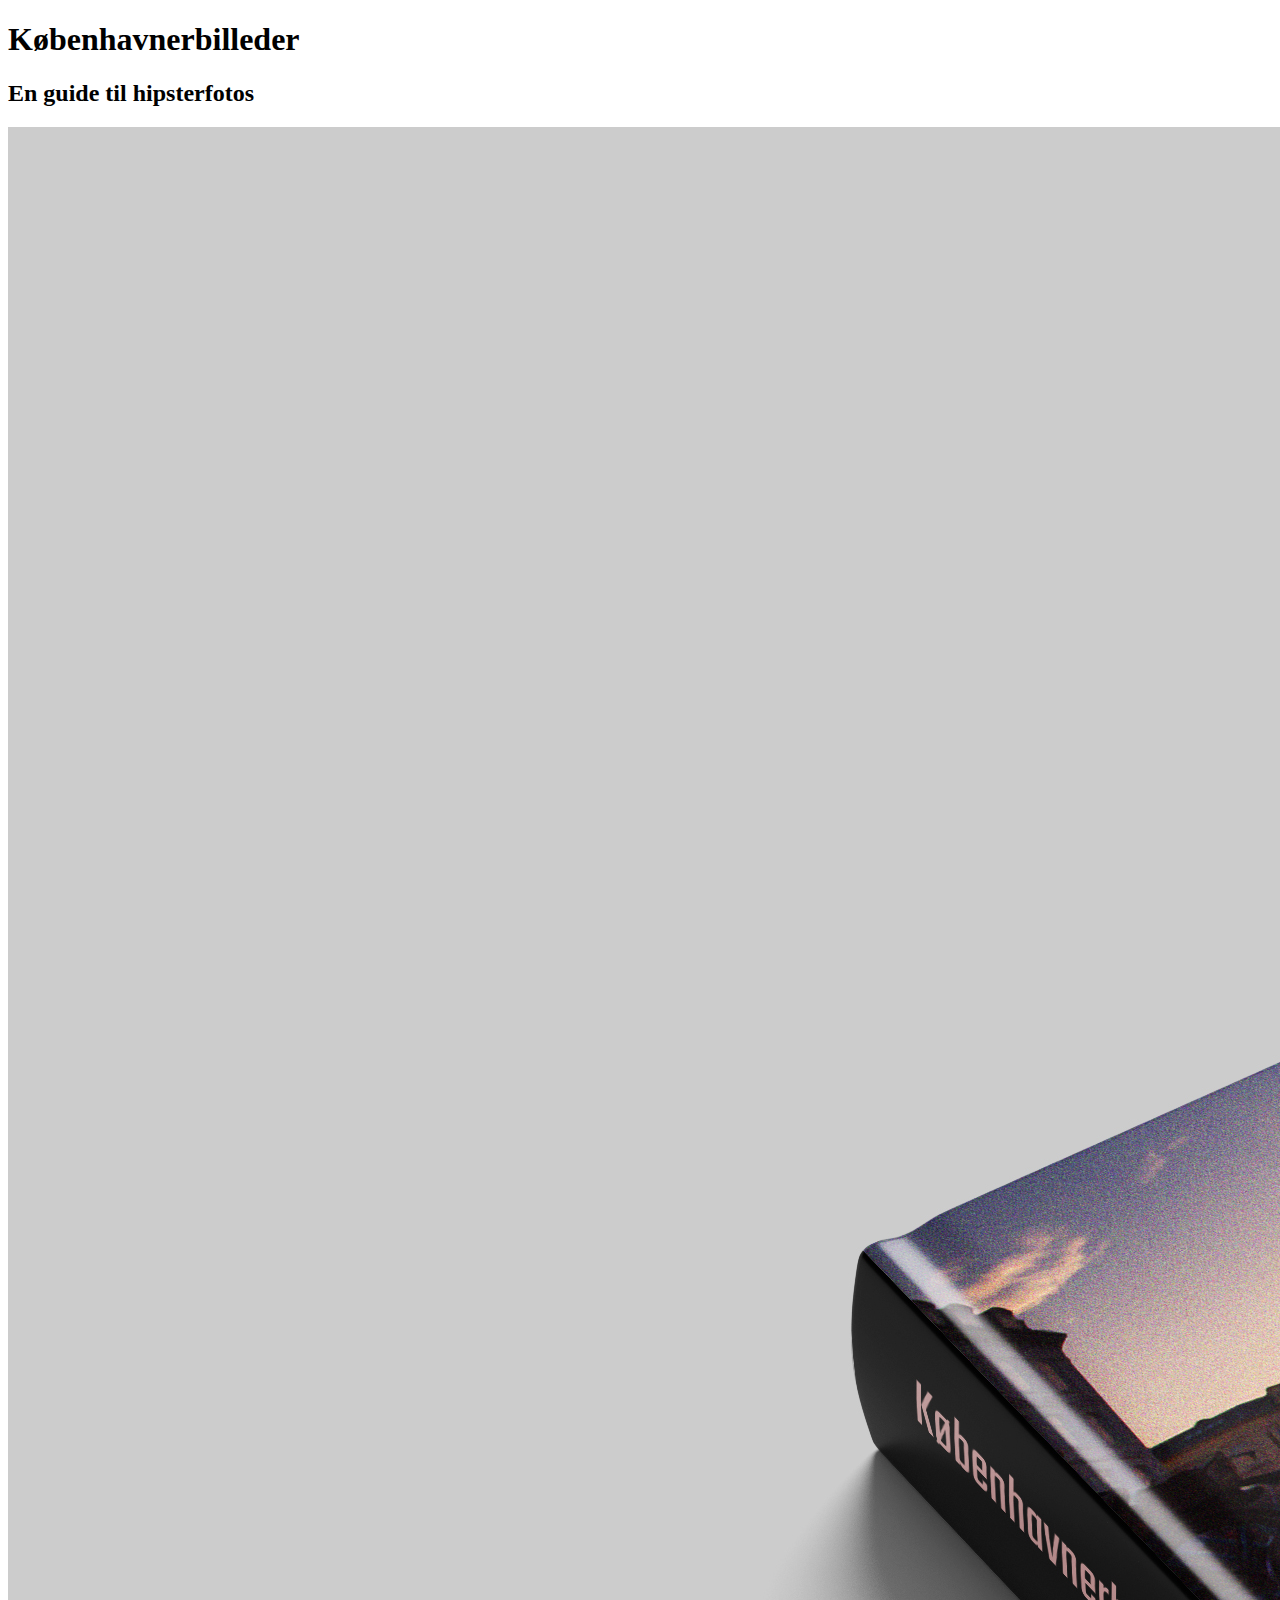
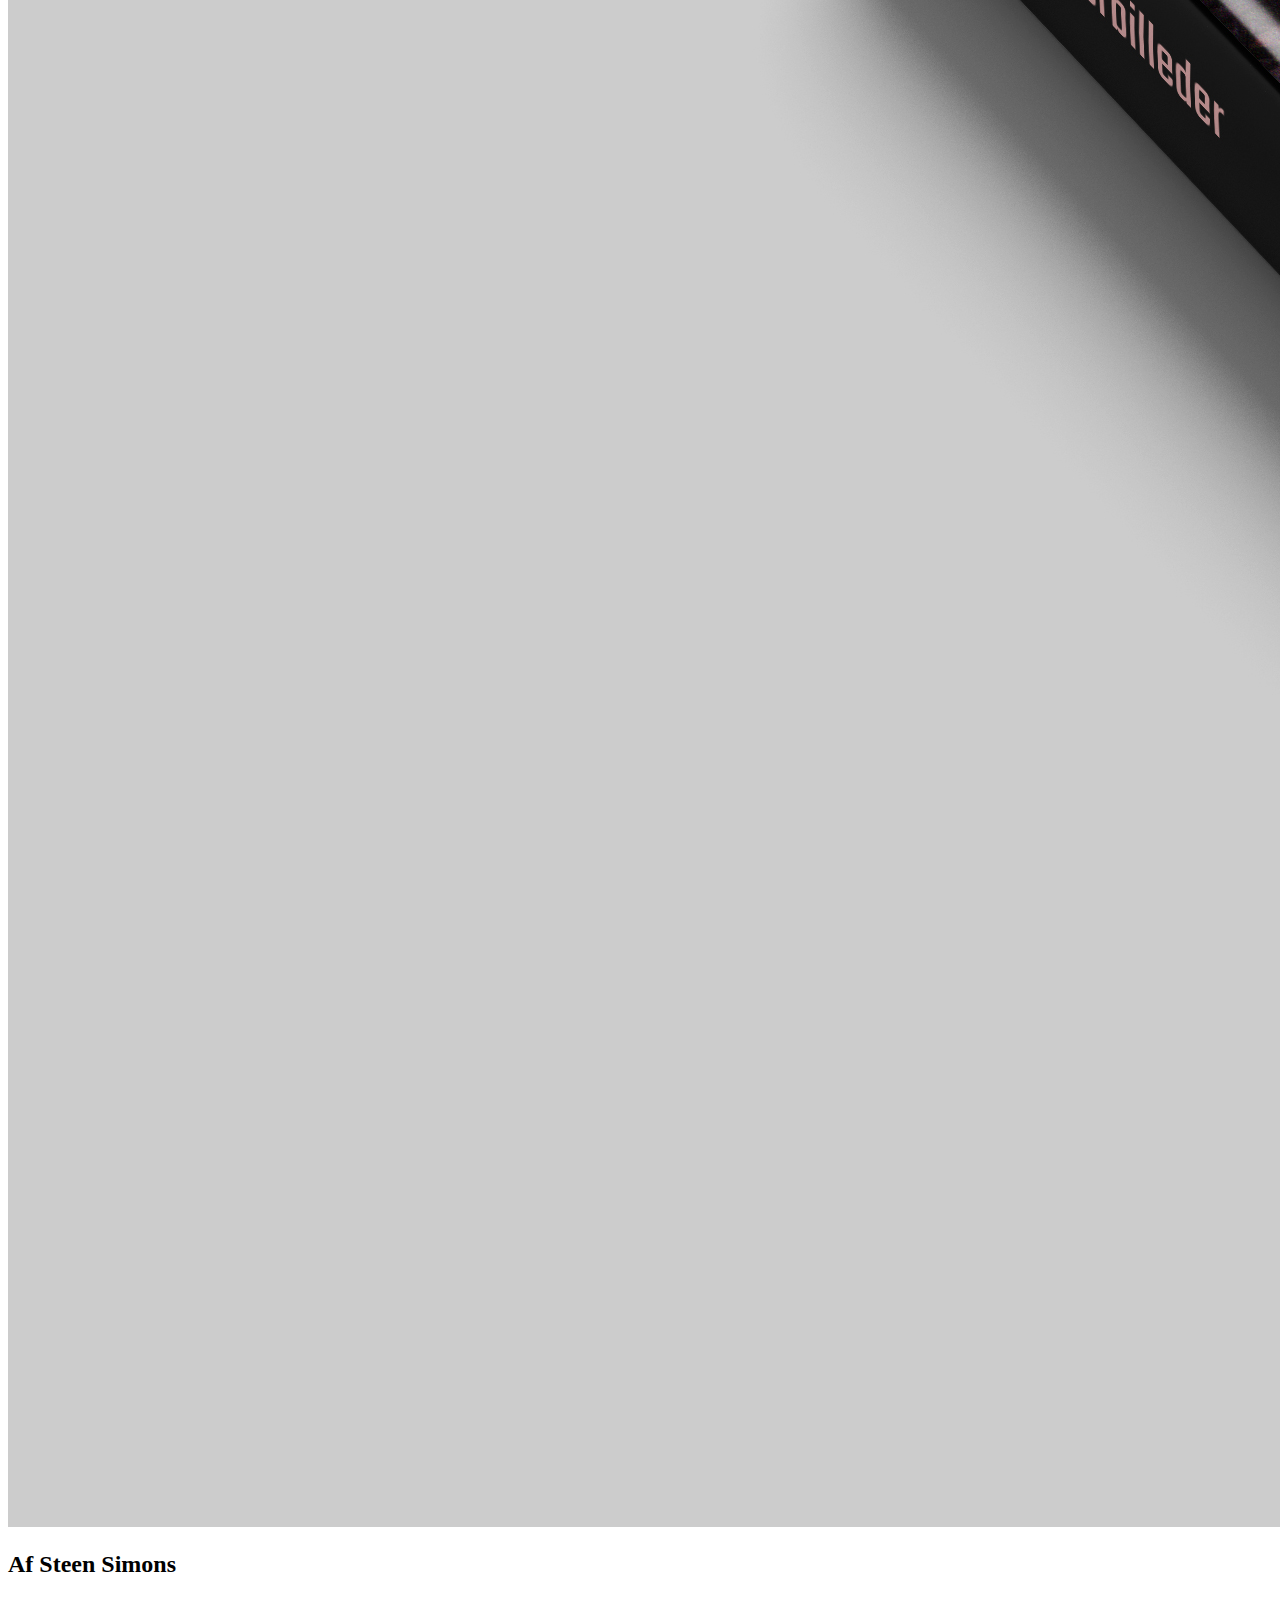
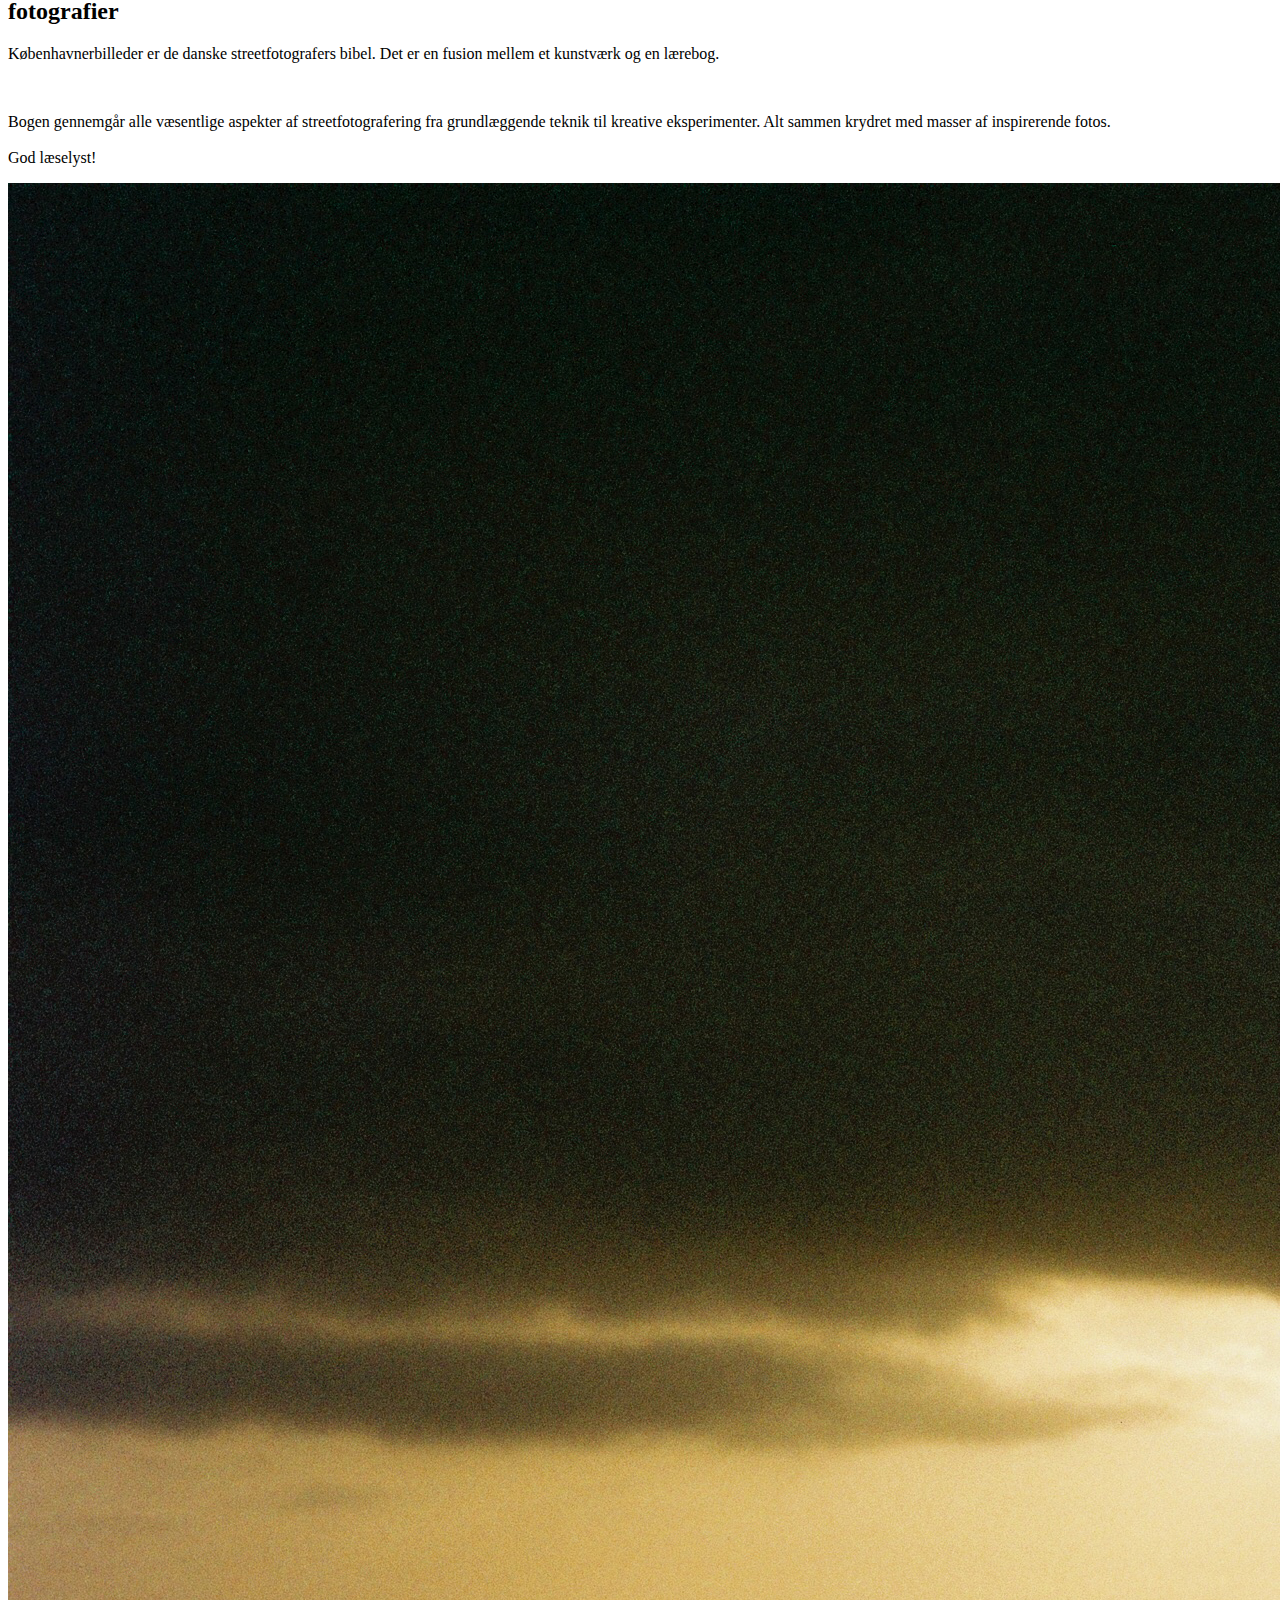
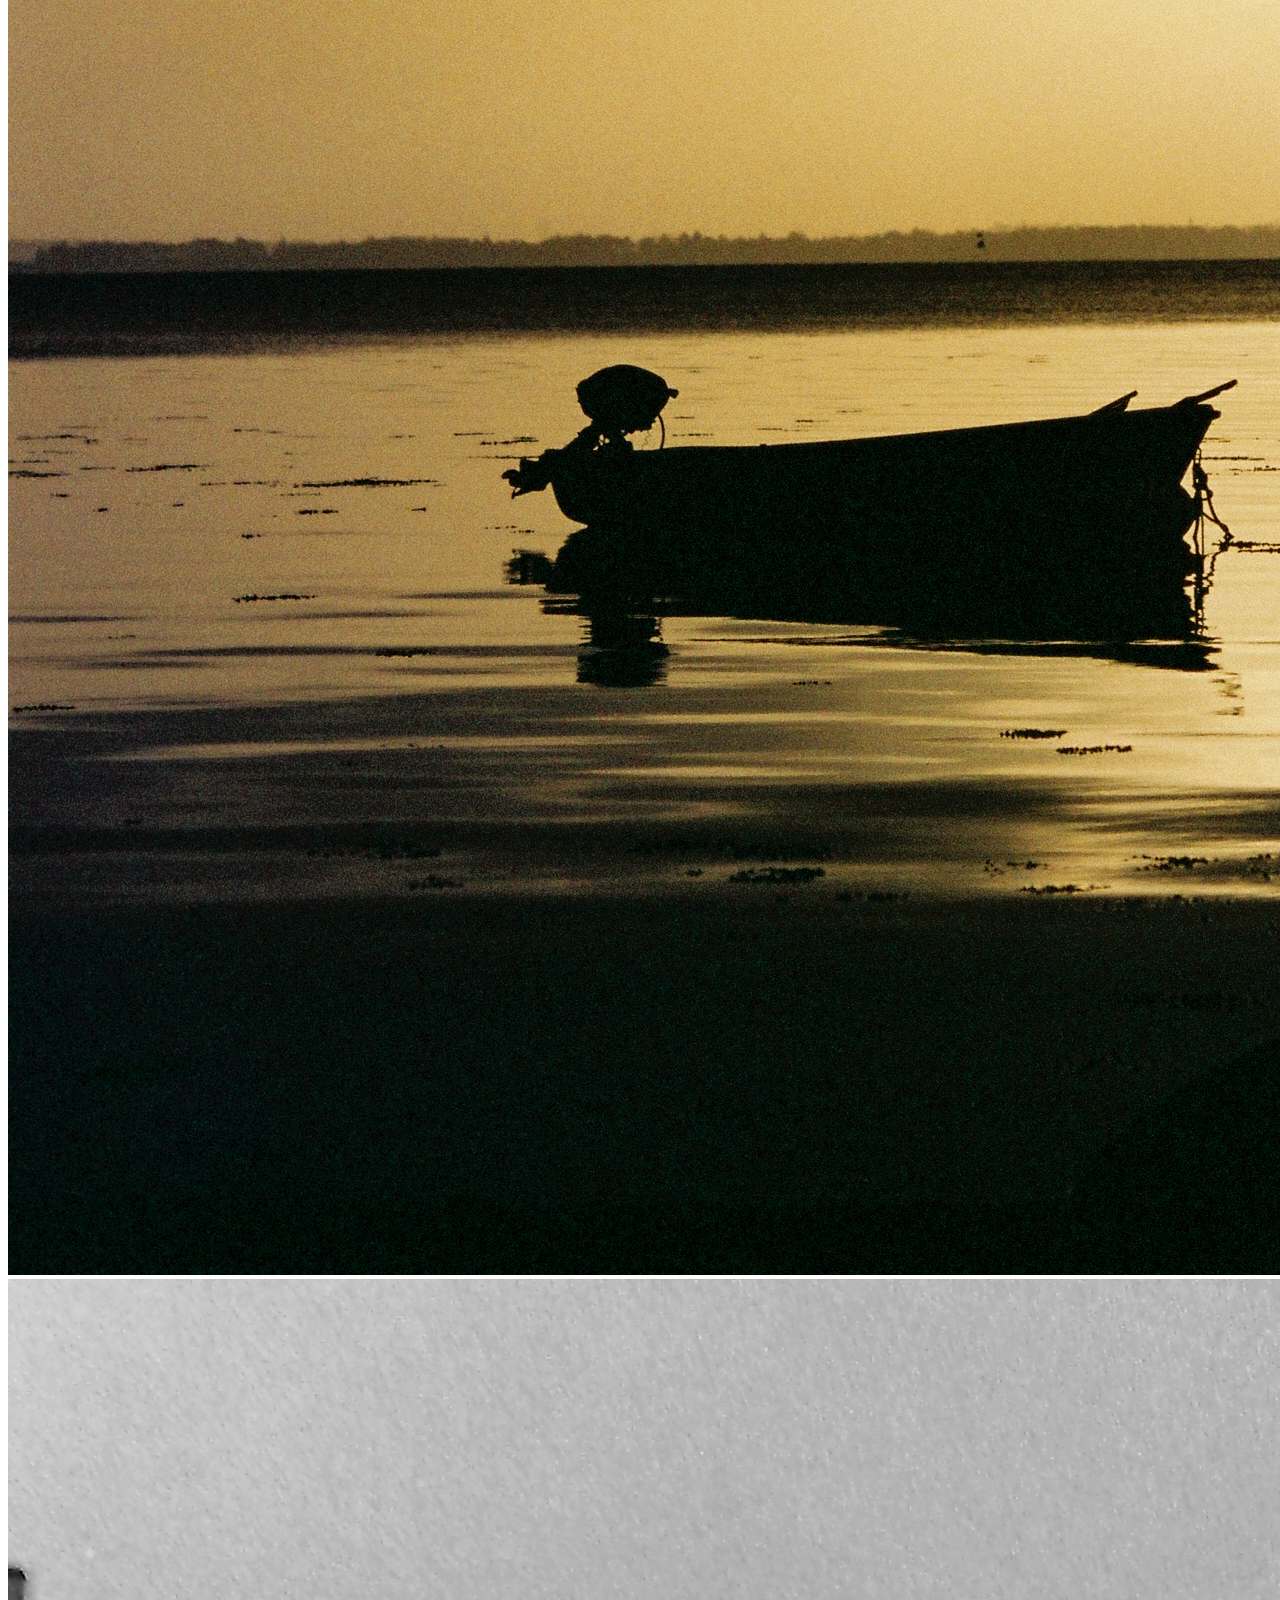
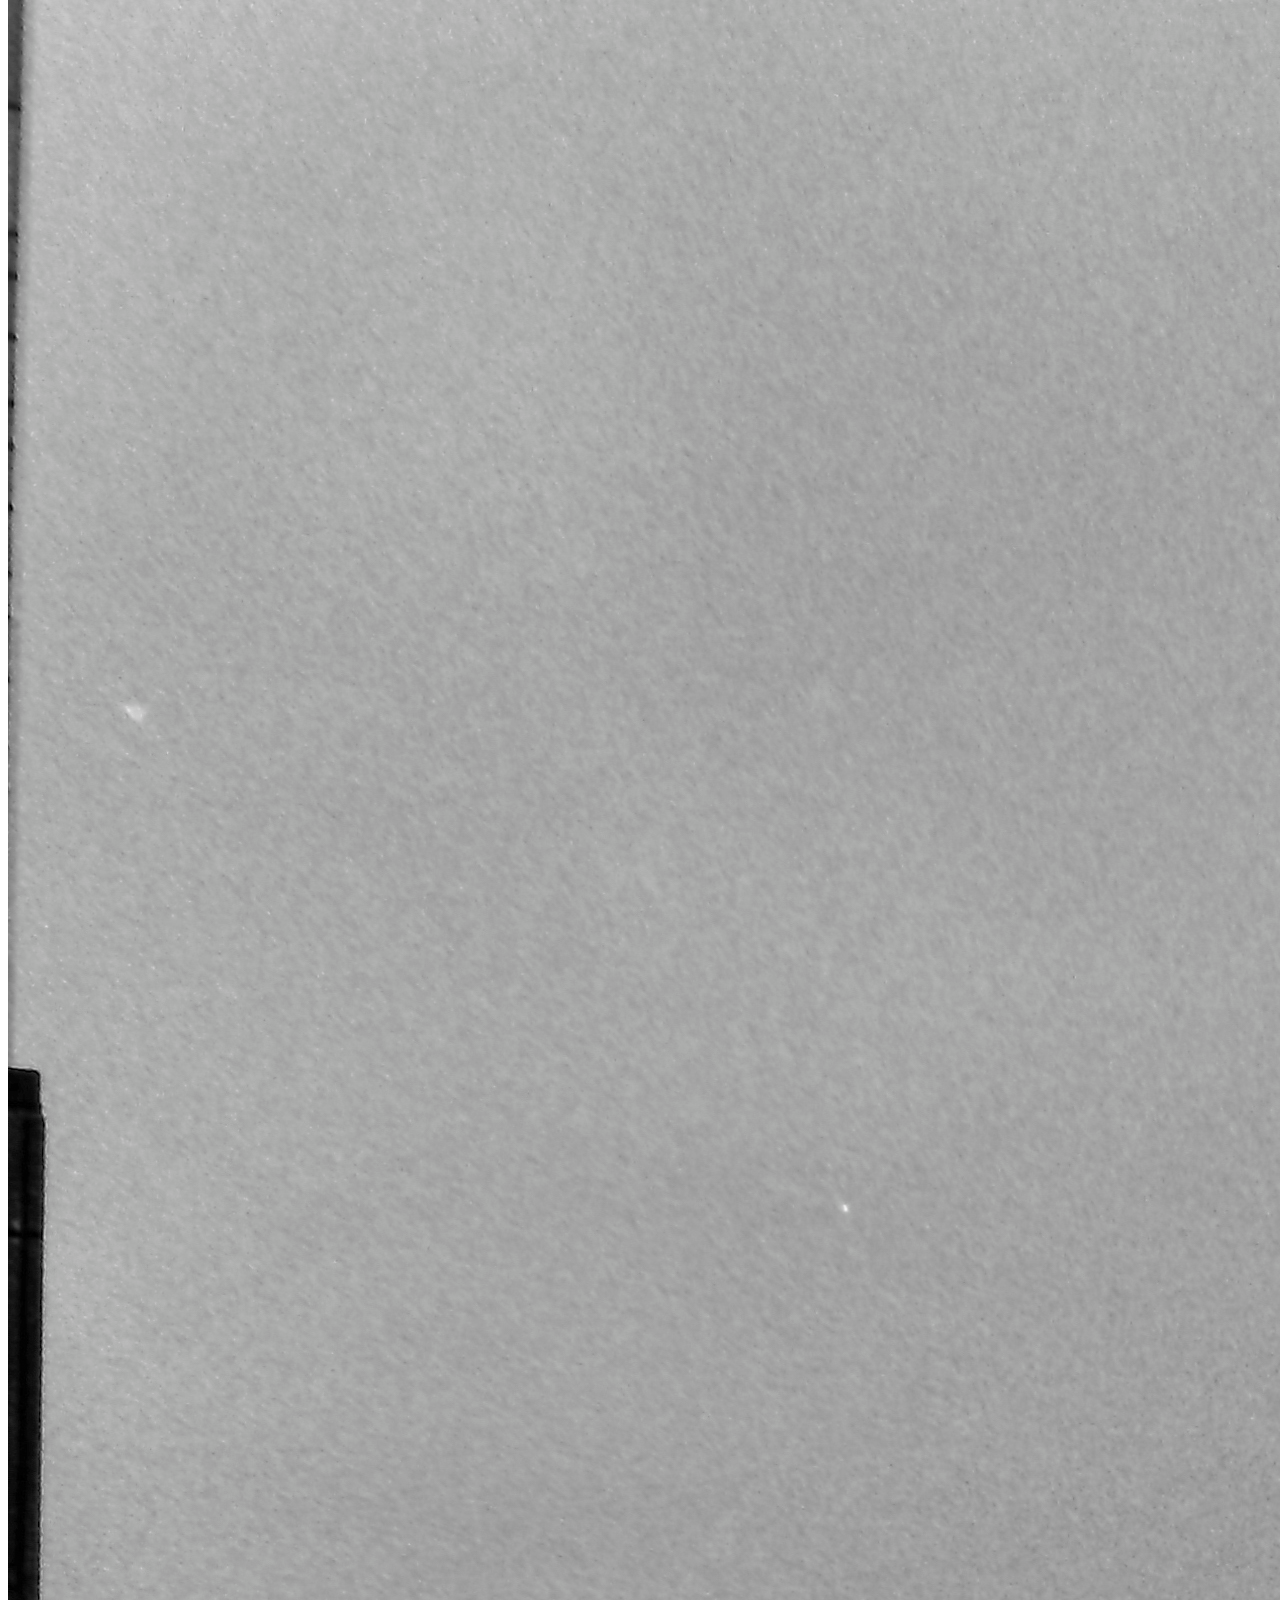
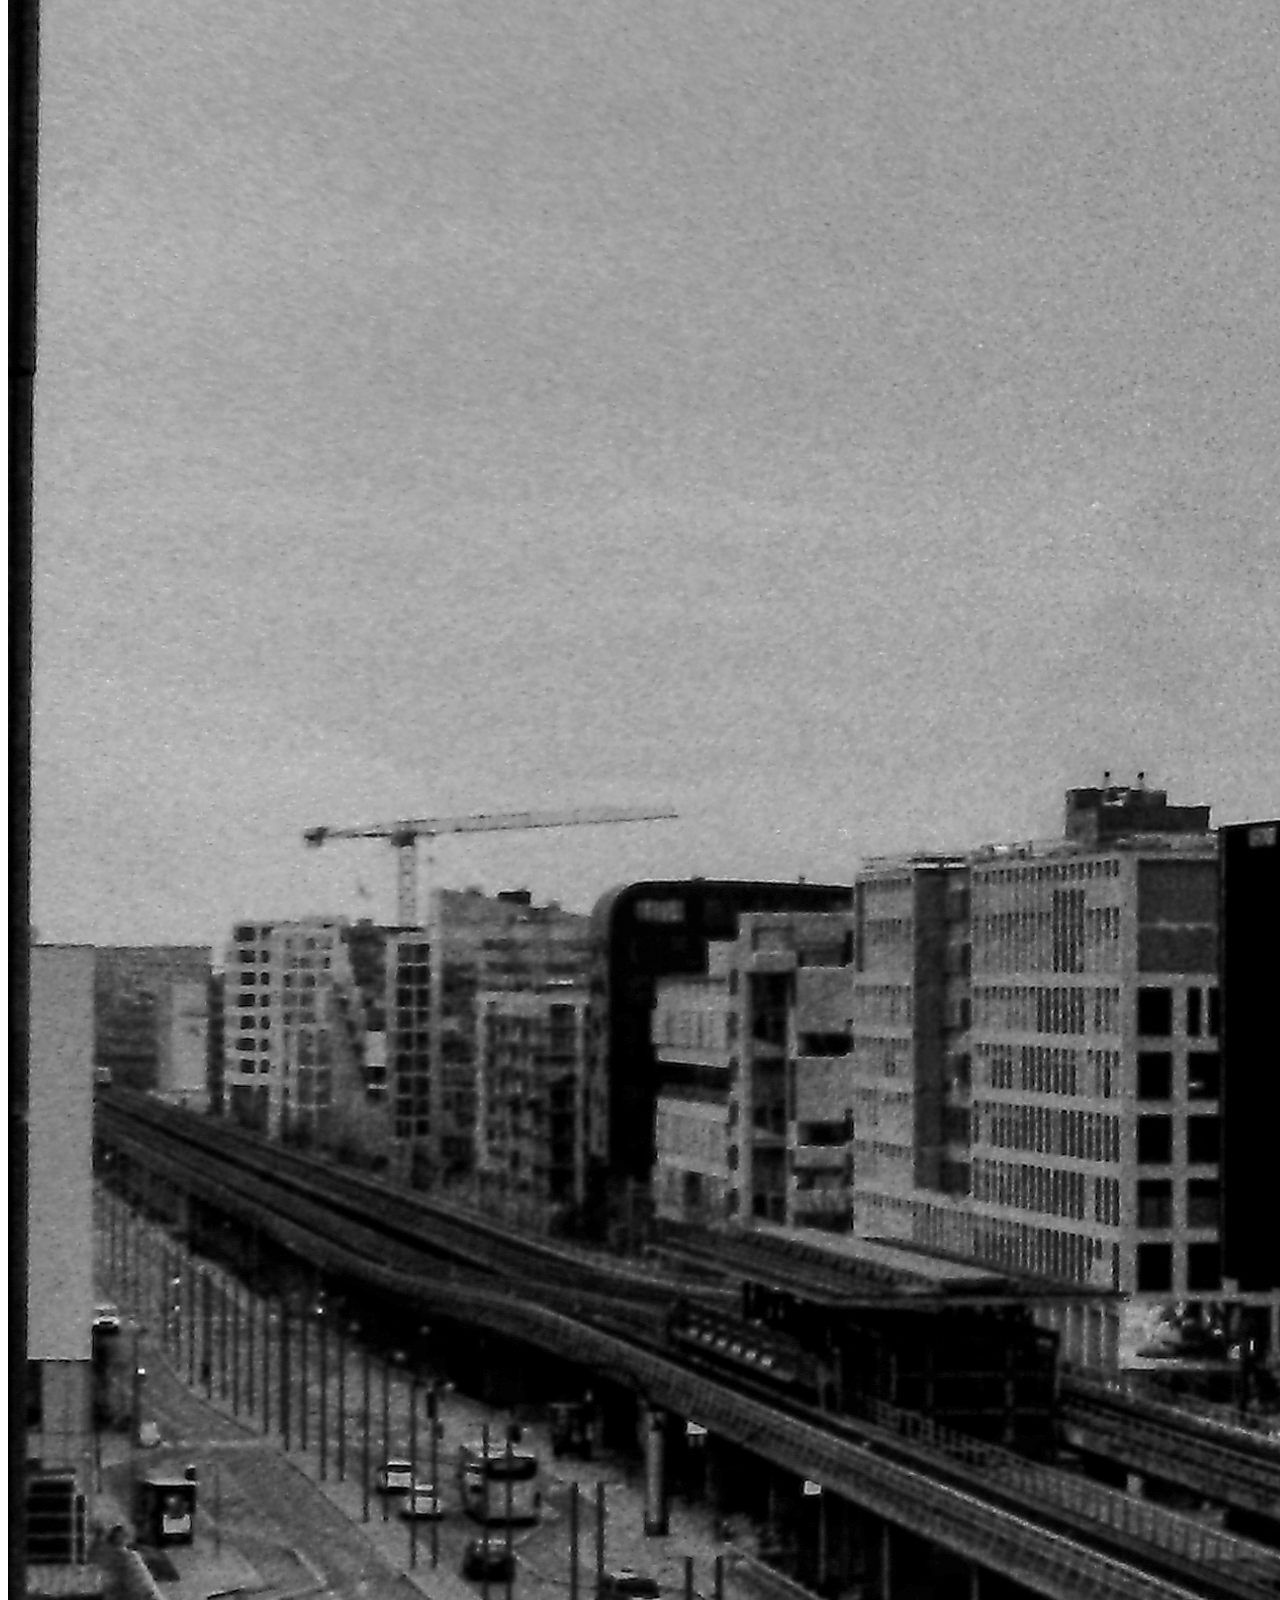
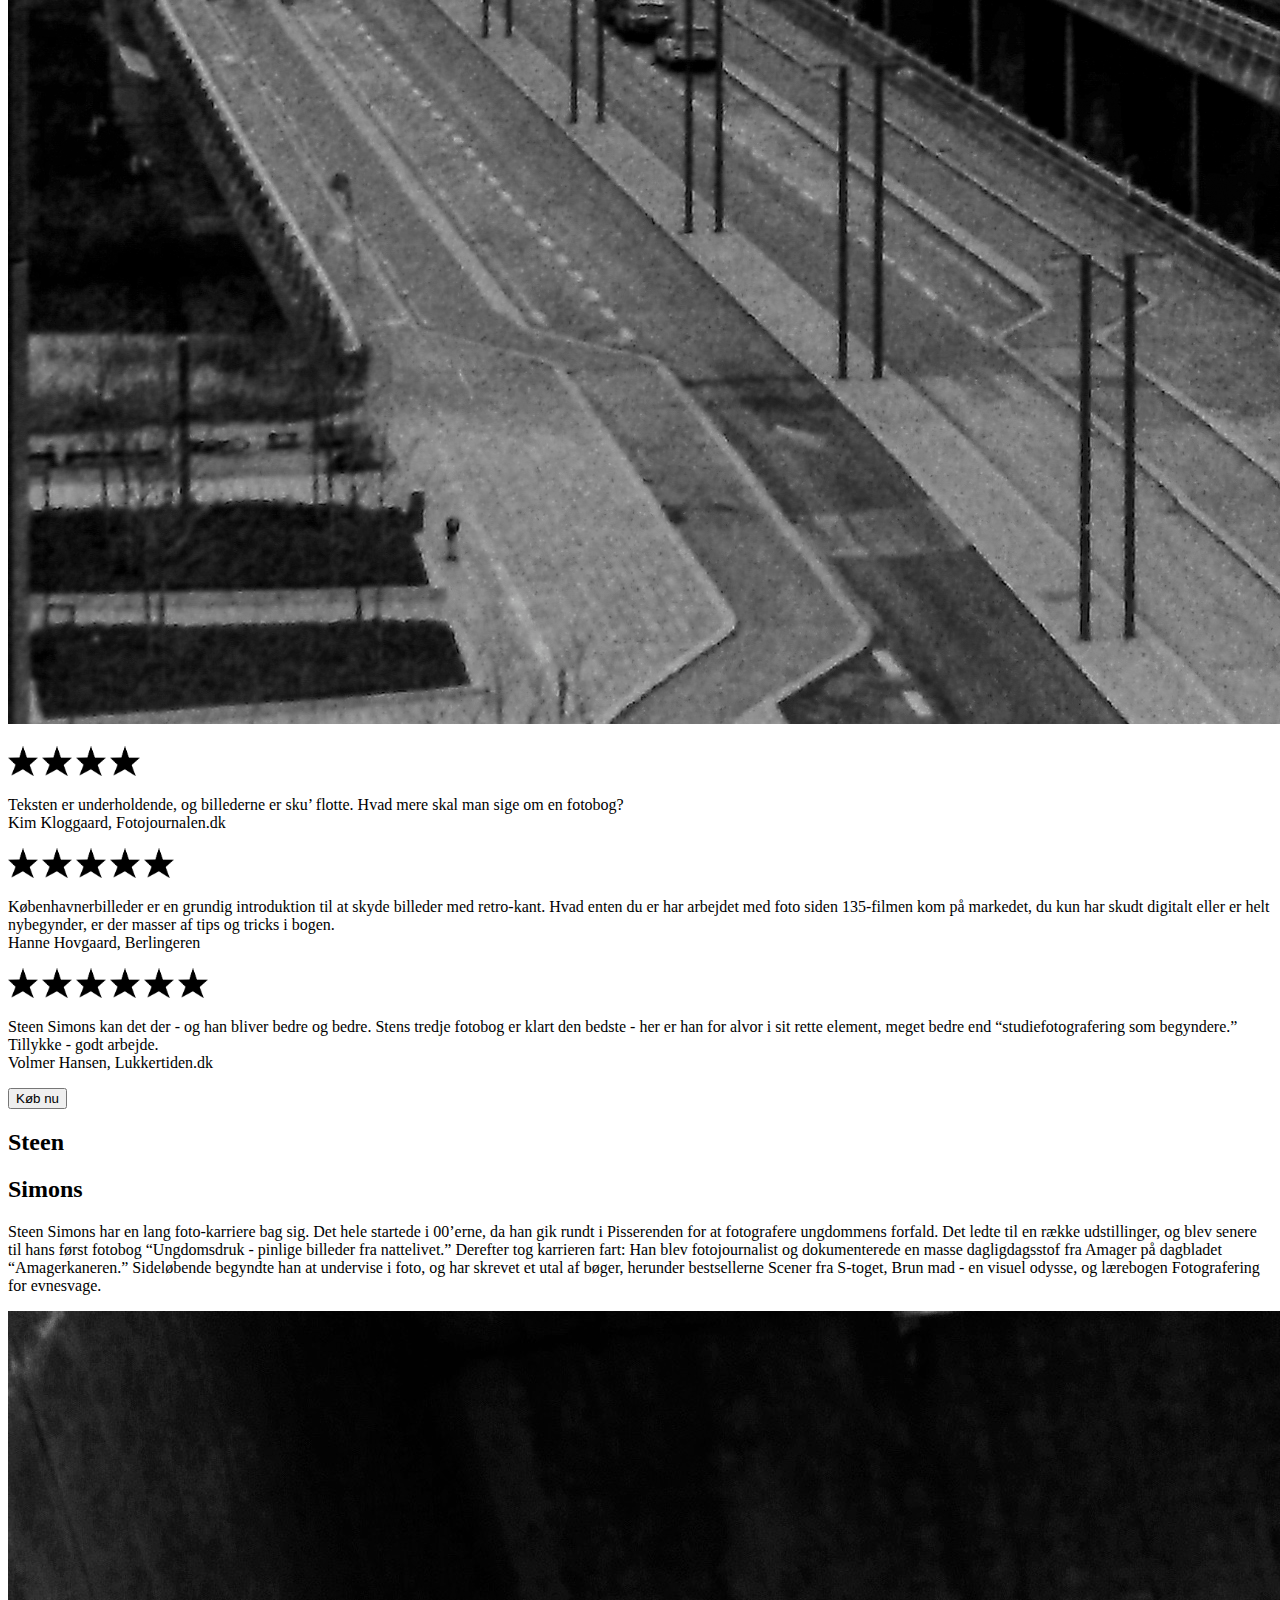
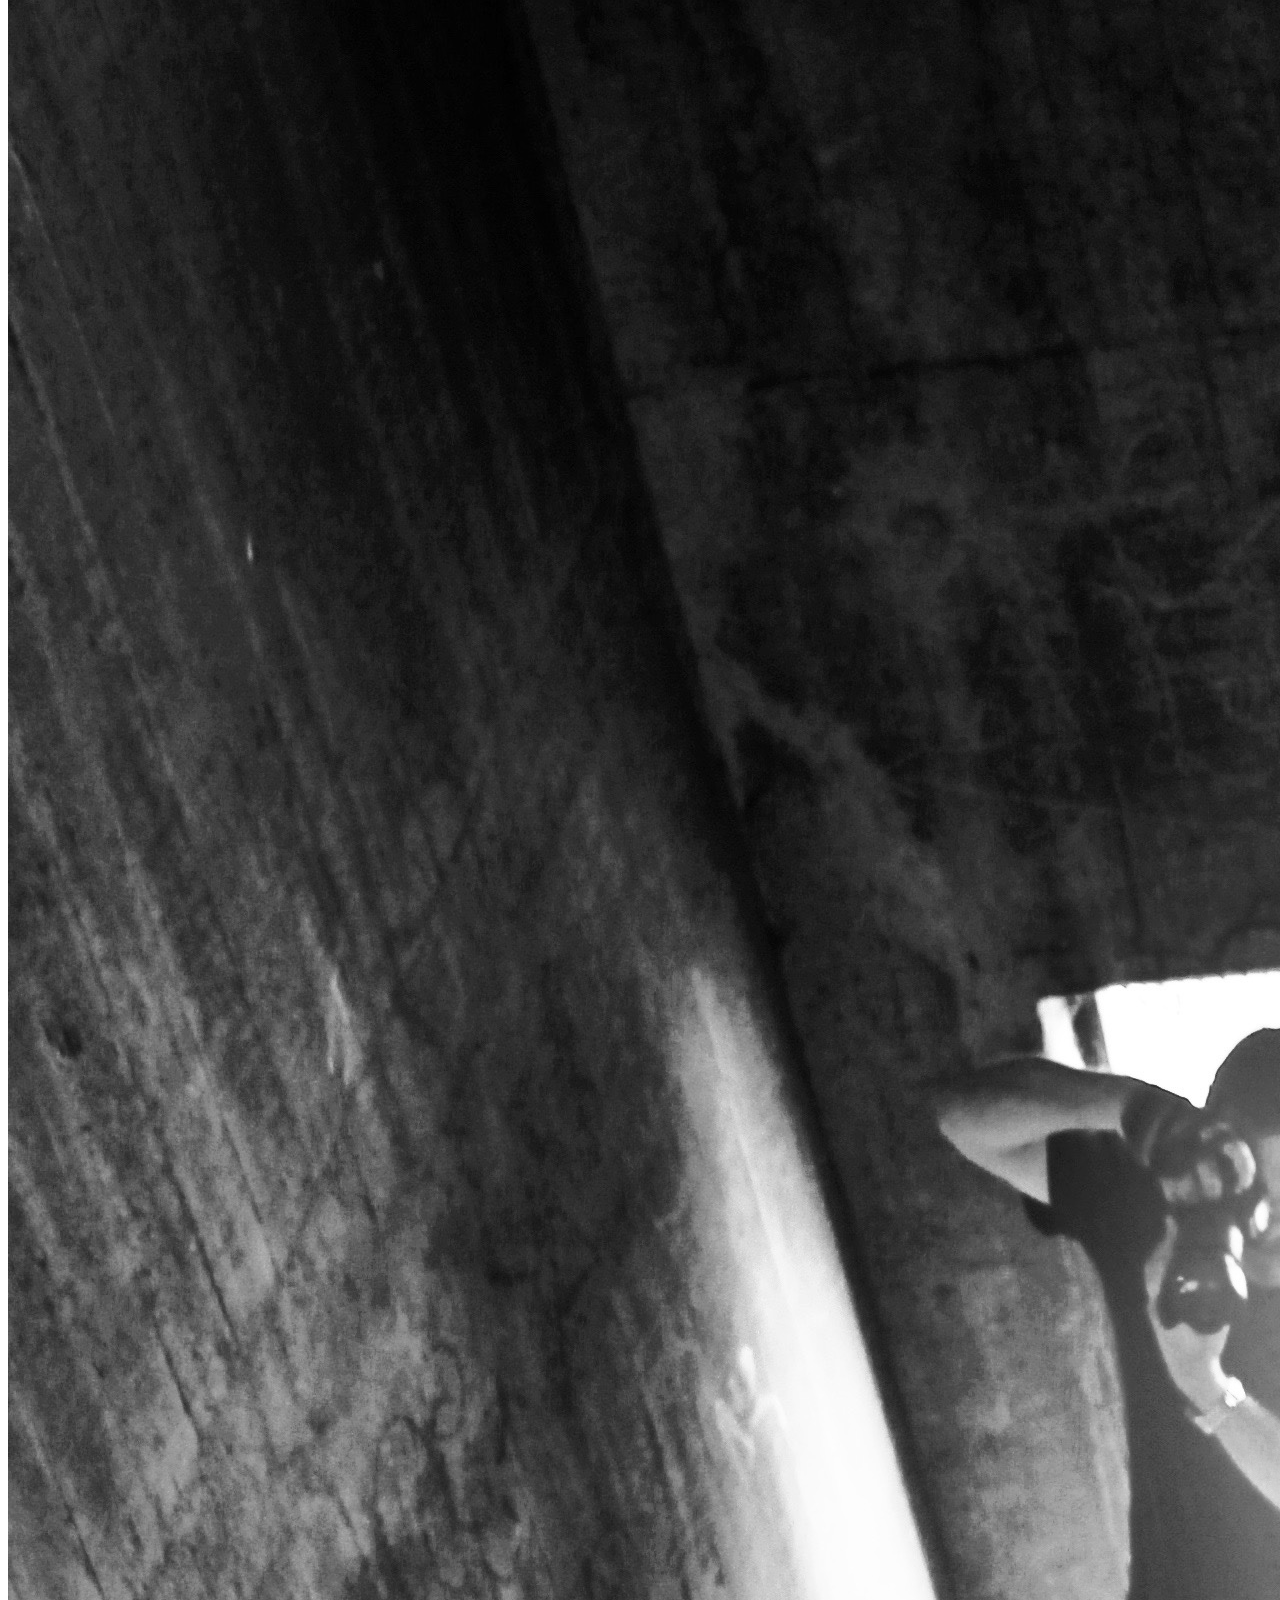
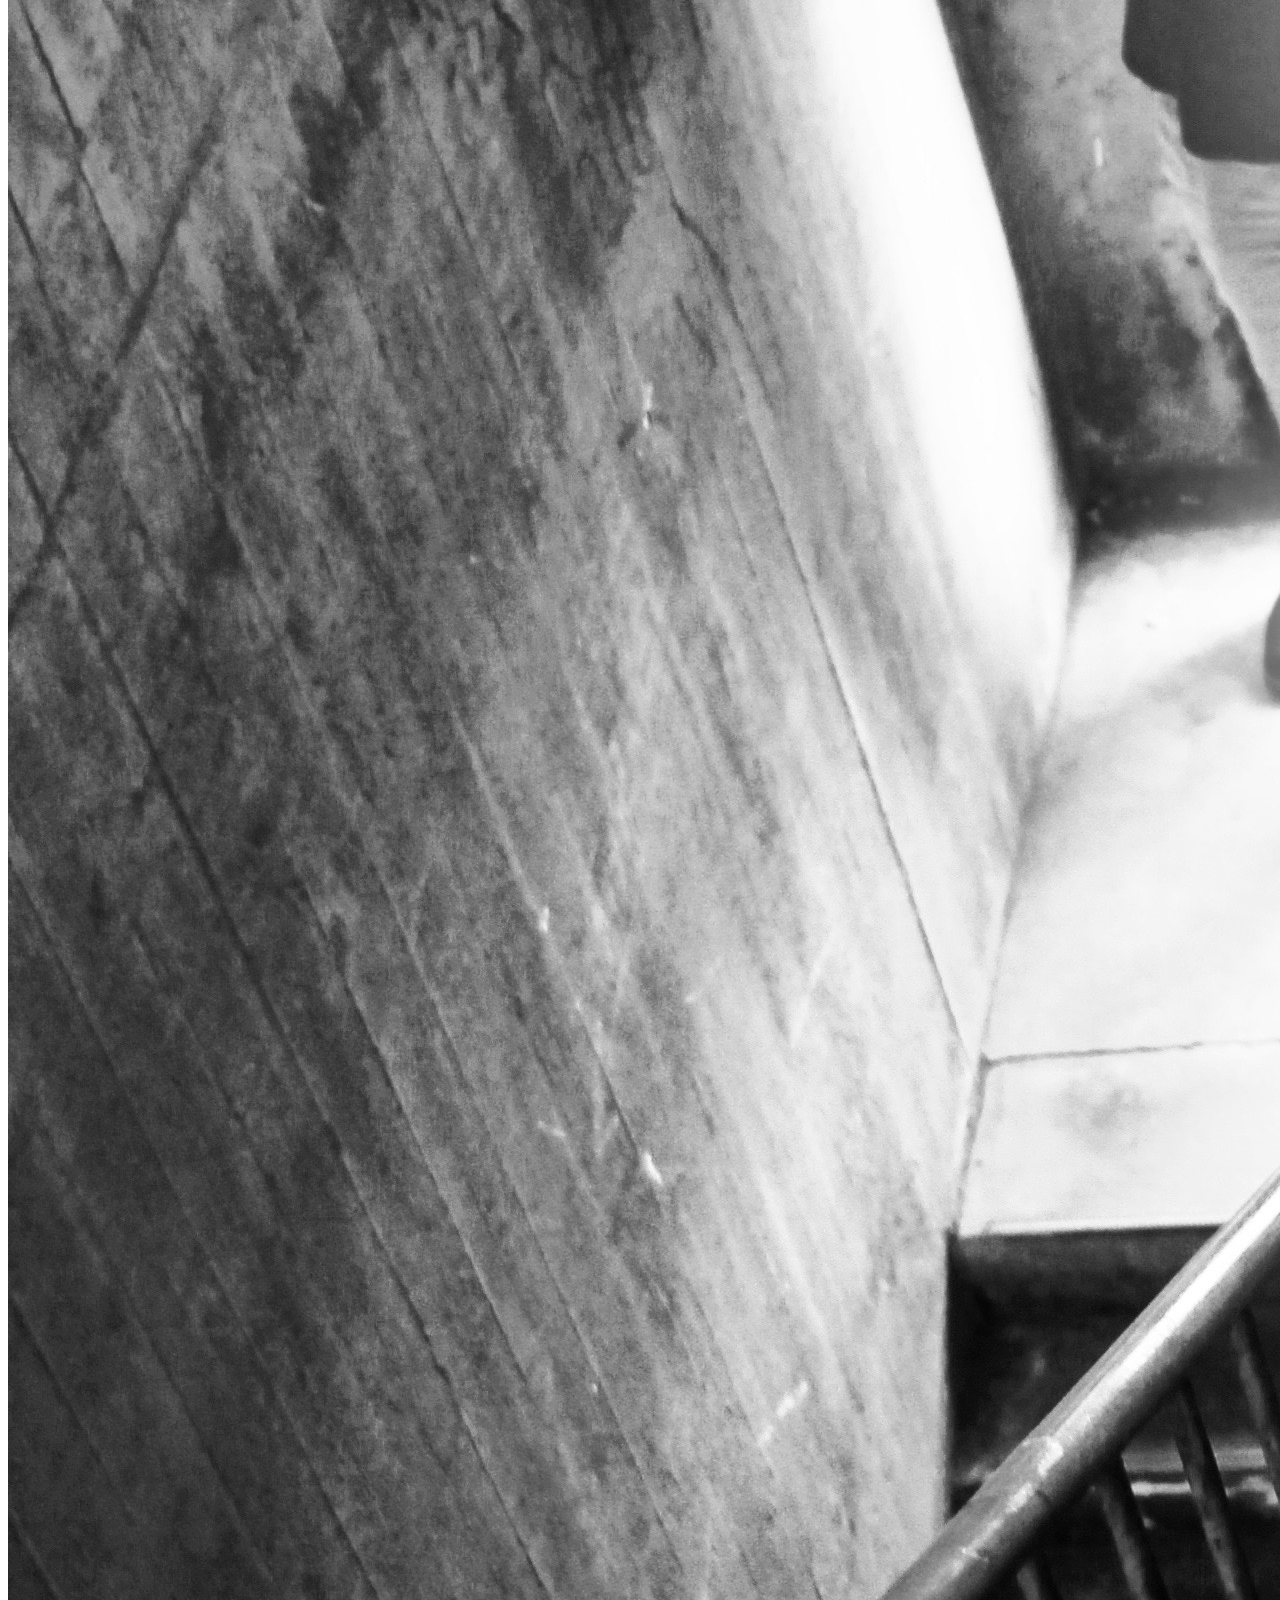
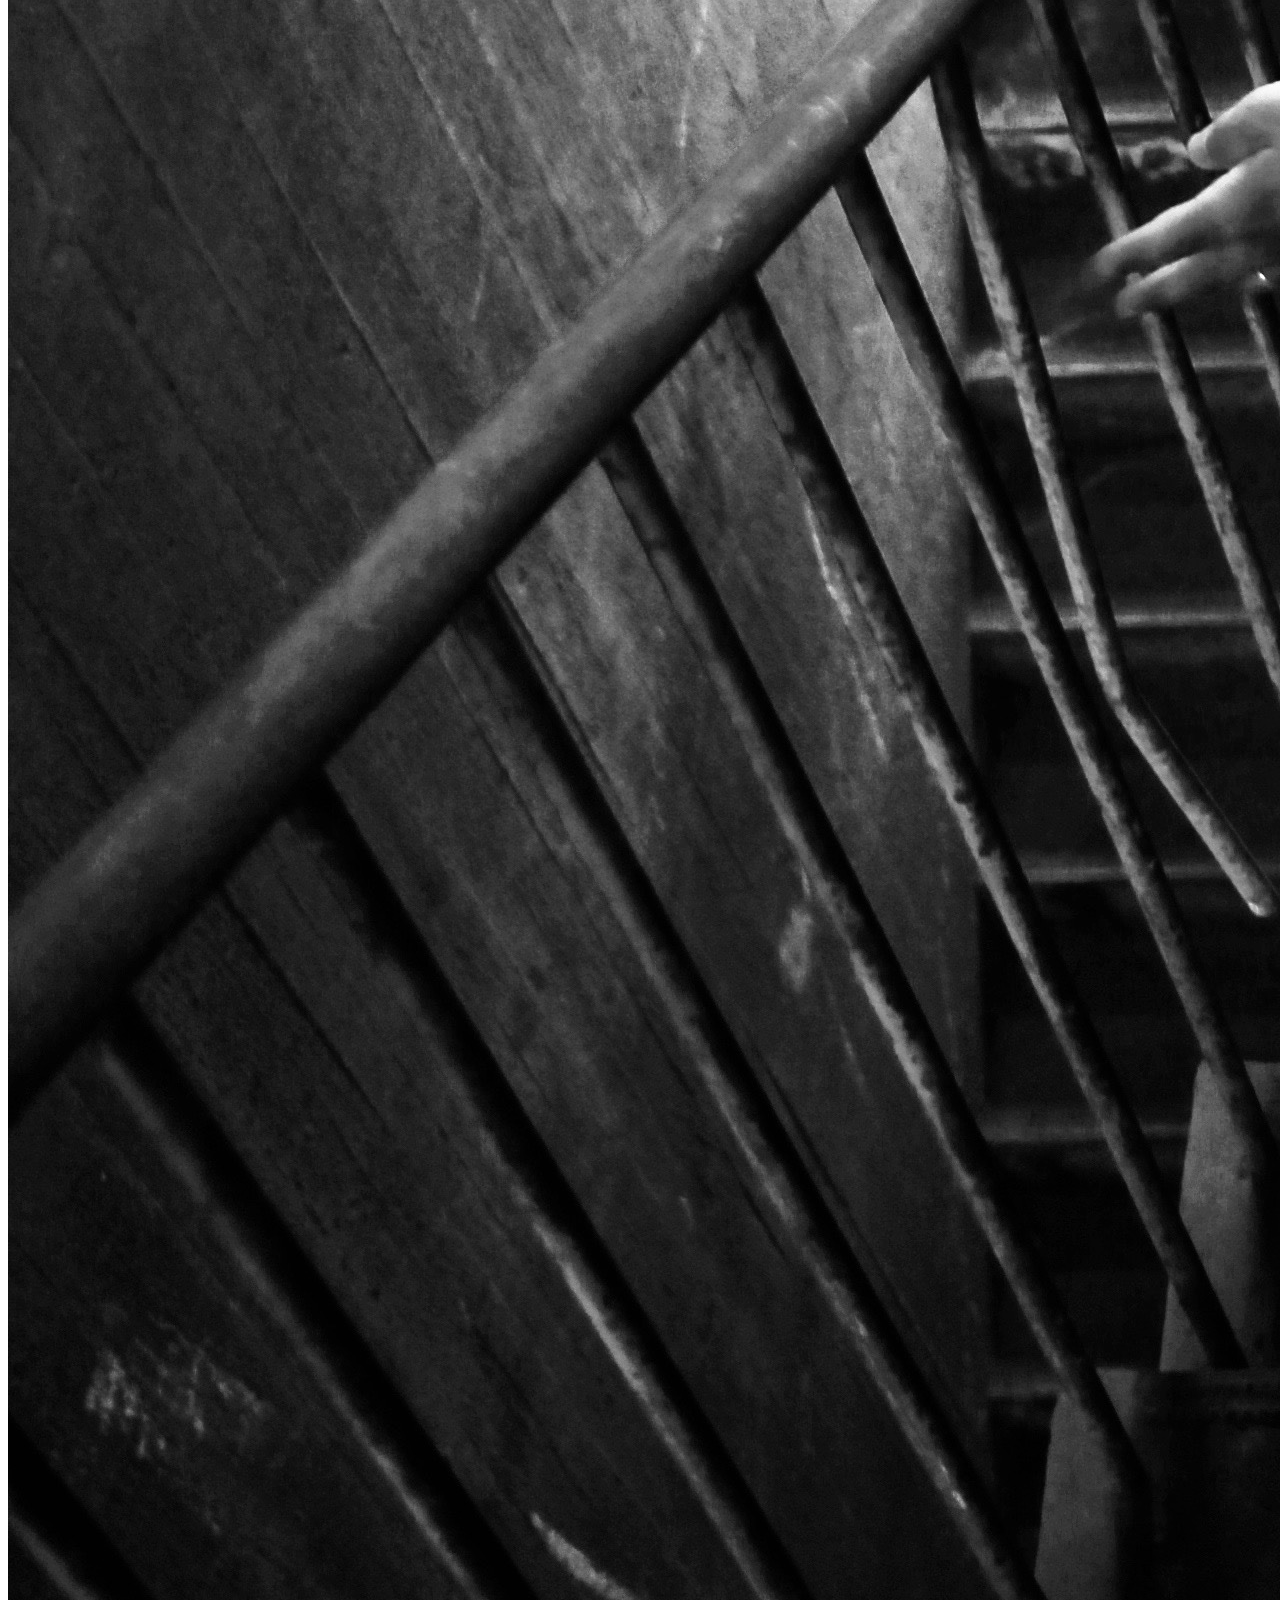
==== src/index.html @ a36d5477 "lala" ====
<!DOCTYPE html>
<html lang="en">
  <head>
    <meta charset="UTF-8" />
    <link rel="icon" type="image/svg+xml" href="/vite.svg" />
    <meta name="viewport" content="width=device-width, initial-scale=1.0" />
    <title>KØBENHAVNERBILLEDER</title>
    <link rel="preconnect" href="https://fonts.googleapis.com" />
    <link rel="preconnect" href="https://fonts.gstatic.com" crossorigin />
    <link
      href="https://fonts.googleapis.com/css2?family=Lexend+Peta:wght@400;600&display=swap"
      rel="stylesheet"
    />
  </head>
  <body class="bg-[#CDCDCD]">
    <main class="mx-auto p-4">
      <div class="text-slate-800 md:grid">
        <div class="md:grid-cols-2">
          <h1
            class="prose pt-7 pb-4 text-center text-2xl md:p-28 md:text-left md:text-6xl"
          >
            Københavnerbilleder
          </h1>
          <h2 class="text-1xl text-center italic md:text-center md:text-4xl">
            En guide til hipsterfotos
          </h2>
          <img class="p-10" src="kobenhavnerbilleder-sten-simons.jpg" alt="" />
          <h2
            class="prose pt-4 text-center text-sm uppercase md:p-20 md:pl-16 md:text-left md:text-5xl"
          >
            Af Steen Simons
          </h2>
        </div>
      </div>

      <div class="md:p-16">
        <h2
          class="prose pt-16 text-2xl font-semibold uppercase md:pb-10 md:text-5xl md:underline"
        >
          fotografier
        </h2>

        <div class="flex gap-4 pt-11">
          <p class="text-s prose md:prose md:text-2xl">
            Københavnerbilleder er de danske streetfotografers bibel. Det er en
            fusion mellem et kunstværk og en lærebog.
            <br />
          </p>
          <div class="">
            <img class="md:w-5/12 md:pb-6" src="kbh-by-night-3.jpg" alt="" />
          </div>
        </div>

        <div class="flex pt-4">
          <p class="text-s prose pb-10 pt-10 md:prose md:pb-20 md:text-2xl">
            Bogen gennemgår alle væsentlige aspekter af streetfotografering fra
            grundlæggende teknik til kreative eksperimenter. Alt sammen krydret
            med masser af inspirerende fotos. <br />
            <br />
            God læselyst!
          </p>
        </div>

        <section class="grid-cols-3 md:grid">
          <div>
            <img
              class="md:w-11/12"
              src="foraar-med-et-agfa-lebox-2-20.jpg"
              alt=""
            />
          </div>

          <div class="pt-4 md:pt-0">
            <img
              class="md:w-11/12"
              src="nikkormat-ft2-orestad-c-6.jpg"
              alt=""
            />
          </div>

          <div class="pt-4 md:pt-0">
            <img
              class="md:w-11/12 md:pt-0"
              src="nikkormat-ft2-remiseparken-7.jpg"
              alt=""
            />
          </div>
        </section>

        <section class="md:flex">
          <div>
            <div class="flex justify-center pt-10">
              <img width="30" src="star.png" alt="" />
              <img width="30" src="star.png" alt="" />
              <img width="30" src="star.png" alt="" />
              <img width="30" src="star.png" alt="" />
            </div>

            <p class="prose p-3 pt-4 text-sm italic">
              Teksten er underholdende, og billederne er sku’ flotte. Hvad mere
              skal man sige om en fotobog?
              <br />
              Kim Kloggaard, Fotojournalen.dk
            </p>
          </div>

          <div>
            <div class="flex justify-center pt-10">
              <img width="30" src="star.png" alt="" />
              <img width="30" src="star.png" alt="" />
              <img width="30" src="star.png" alt="" />
              <img width="30" src="star.png" alt="" />
              <img width="30" src="star.png" alt="" />
            </div>
            <p class="prose p-3 pt-4 text-sm italic">
              Københavnerbilleder er en grundig introduktion til at skyde
              billeder med retro-kant. Hvad enten du er har arbejdet med foto
              siden 135-filmen kom på markedet, du kun har skudt digitalt eller
              er helt nybegynder, er der masser af tips og tricks i bogen.
              <br />
              Hanne Hovgaard, Berlingeren
            </p>
          </div>

          <div>
            <div class="flex justify-center pt-11">
              <img width="30" src="star.png" alt="" />
              <img width="30" src="star.png" alt="" />
              <img width="30" src="star.png" alt="" />
              <img width="30" src="star.png" alt="" />
              <img width="30" src="star.png" alt="" />
              <img width="30" src="star.png" alt="" />
            </div>
            <p class="prose p-3 pt-4 text-sm italic">
              Steen Simons kan det der - og han bliver bedre og bedre. Stens
              tredje fotobog er klart den bedste - her er han for alvor i sit
              rette element, meget bedre end “studiefotografering som
              begyndere.” Tillykke - godt arbejde.
              <br />
              Volmer Hansen, Lukkertiden.dk
            </p>
          </div>
        </section>

        <div class="pt-20 text-center">
          <button
            class="text-m mb-8 rounded-md bg-slate-800 p-6 uppercase text-slate-200 hover:bg-slate-200 hover:text-slate-800"
          >
            Køb nu
          </button>
        </div>

        <section class="md:mt-10 md:flex md:flex-row-reverse">
          <div class="pt-11">
            <h2 class="prose text-3xl uppercase">Steen</h2>
            <h2 class="prose pb-3 text-3xl uppercase">Simons</h2>
            <p class="text-l">
              Steen Simons har en lang foto-karriere bag sig. Det hele startede
              i 00’erne, da han gik rundt i Pisserenden for at fotografere
              ungdommens forfald. Det ledte til en række udstillinger, og blev
              senere til hans først fotobog “Ungdomsdruk - pinlige billeder fra
              nattelivet.” Derefter tog karrieren fart: Han blev fotojournalist
              og dokumenterede en masse dagligdagsstof fra Amager på dagbladet
              “Amagerkaneren.” Sideløbende begyndte han at undervise i foto, og
              har skrevet et utal af bøger, herunder bestsellerne Scener fra
              S-toget, Brun mad - en visuel odysse, og lærebogen Fotografering
              for evnesvage.
            </p>
          </div>

          <div class="pt-6 pb-6 md:pt-10 md:pb-20">
            <img class="md:w-8/12" src="sten_simons.jpg" alt="" />
          </div>
        </section>

        <hr class="md:p-10" />

        <section class="grid-cols-3 md:grid md:gap-5 md:text-center">
          <div class="pb-6">
            <img
              class="md:w-11/12"
              src="vinter-2021-med-lomo-smena-17.jpg"
              alt=""
            />
          </div>

          <div class="pb-6">
            <img
              class="md:w-11/12"
              src="vinter-2021-med-lomo-smena-6.jpg"
              alt=""
            />
          </div>

          <div class="">
            <img
              class="md:w-12/12"
              src="pinhole-objektiver-ved-eghjorten-3.jpg"
              alt=""
            />
          </div>
        </section>
      </div>
    </main>

    <script type="module" src="./main.js"></script>
  </body>
</html>
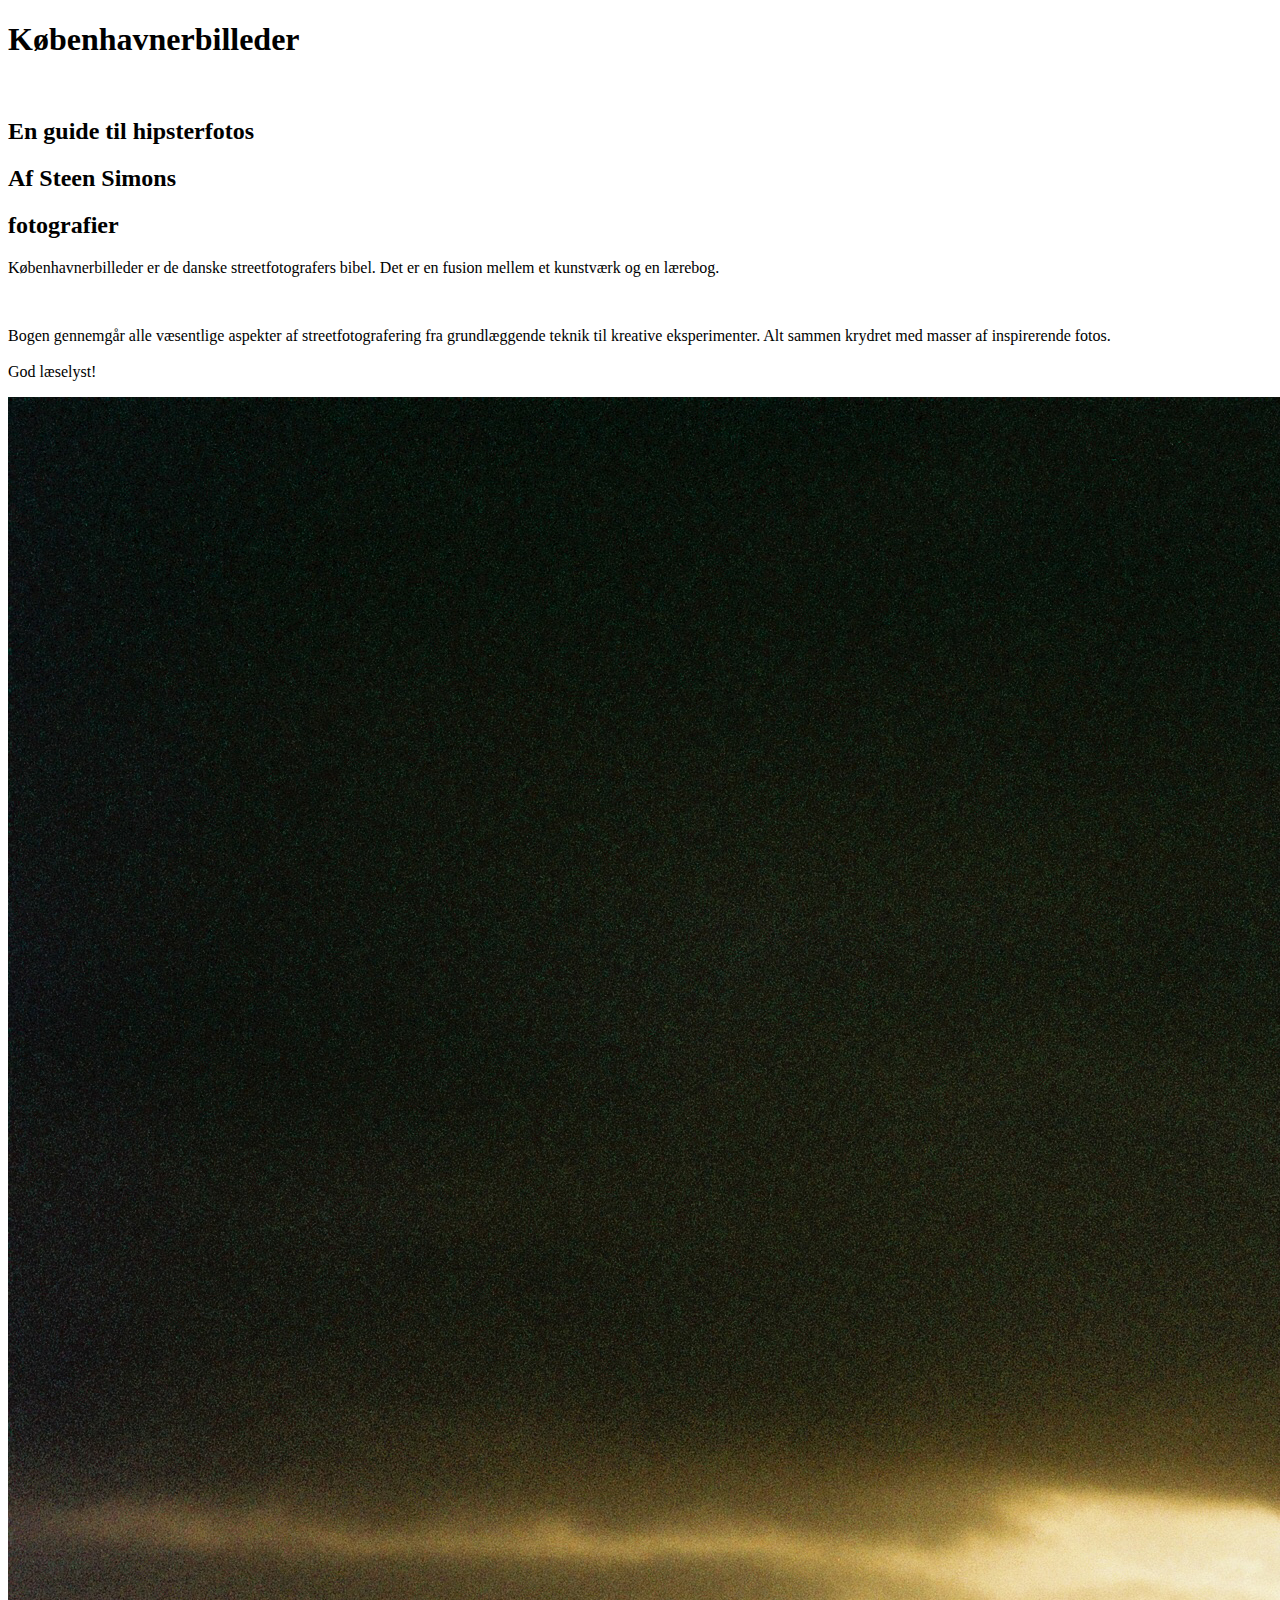
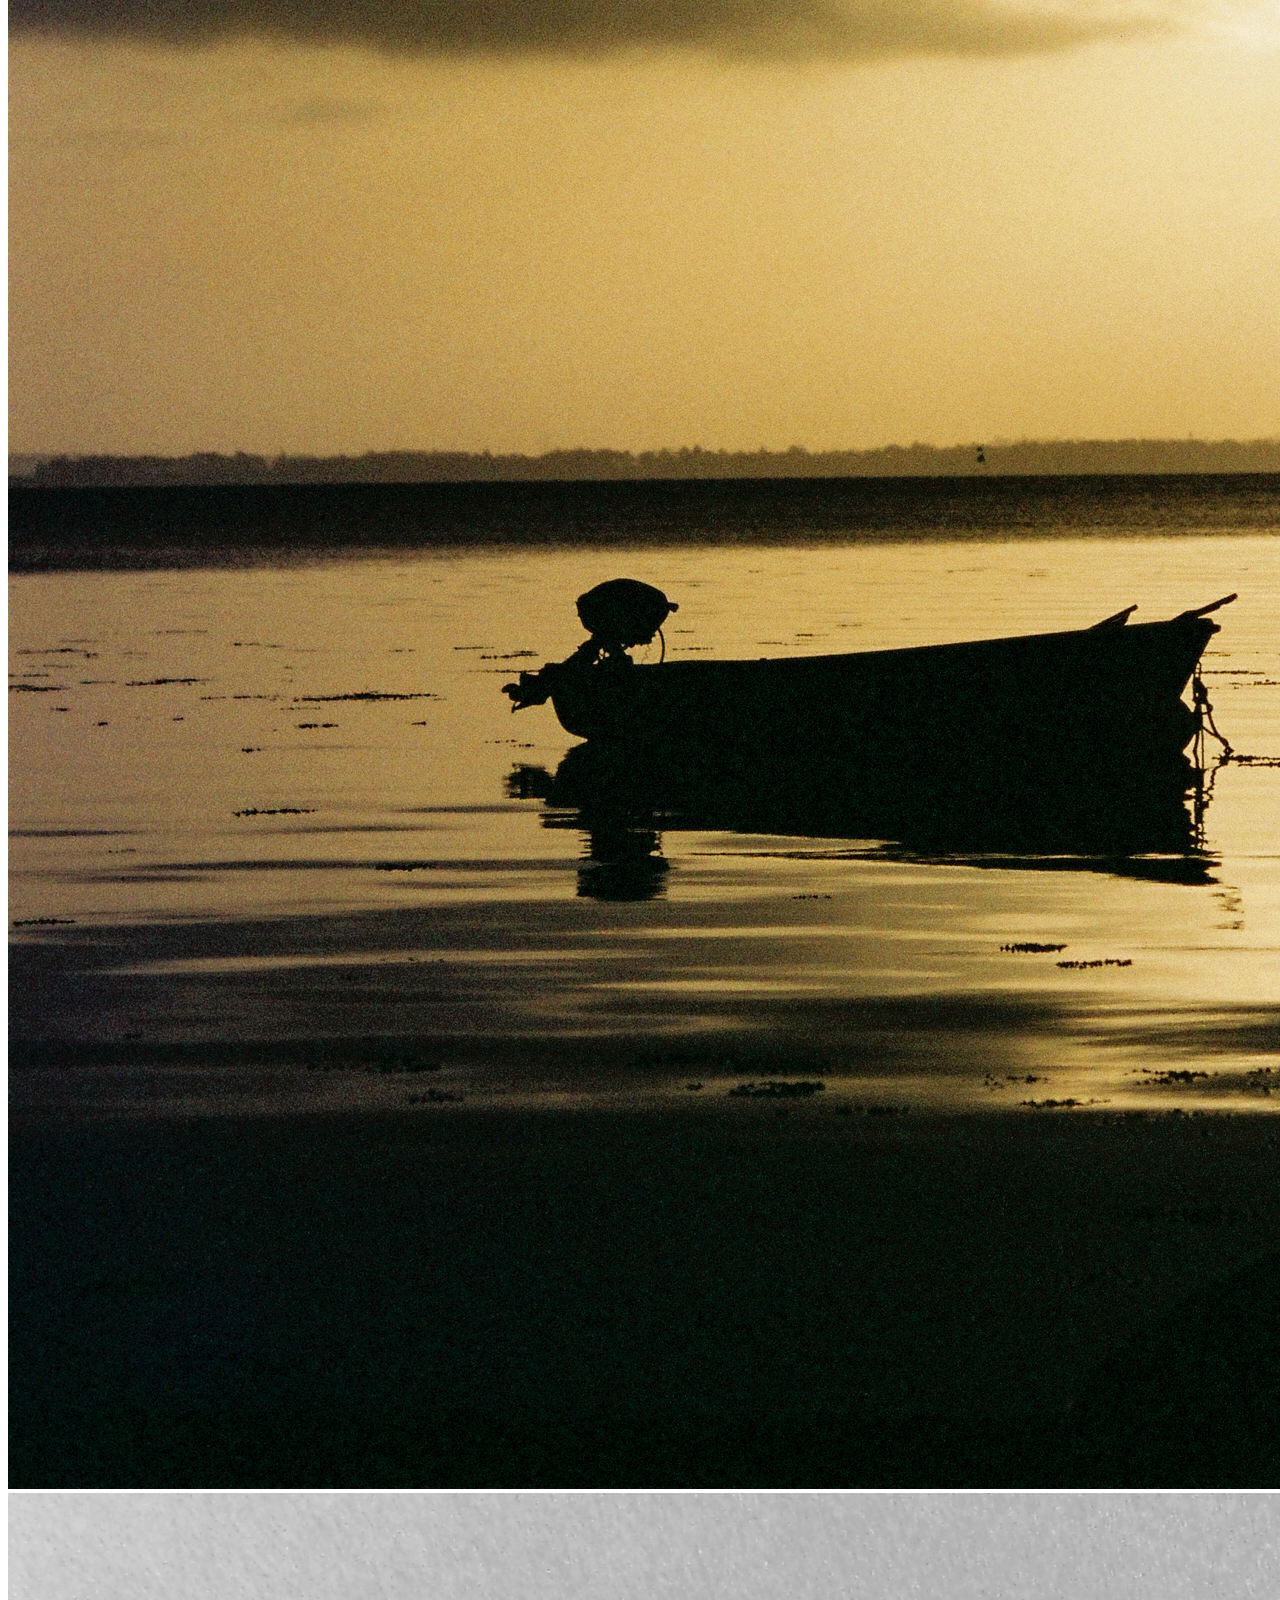
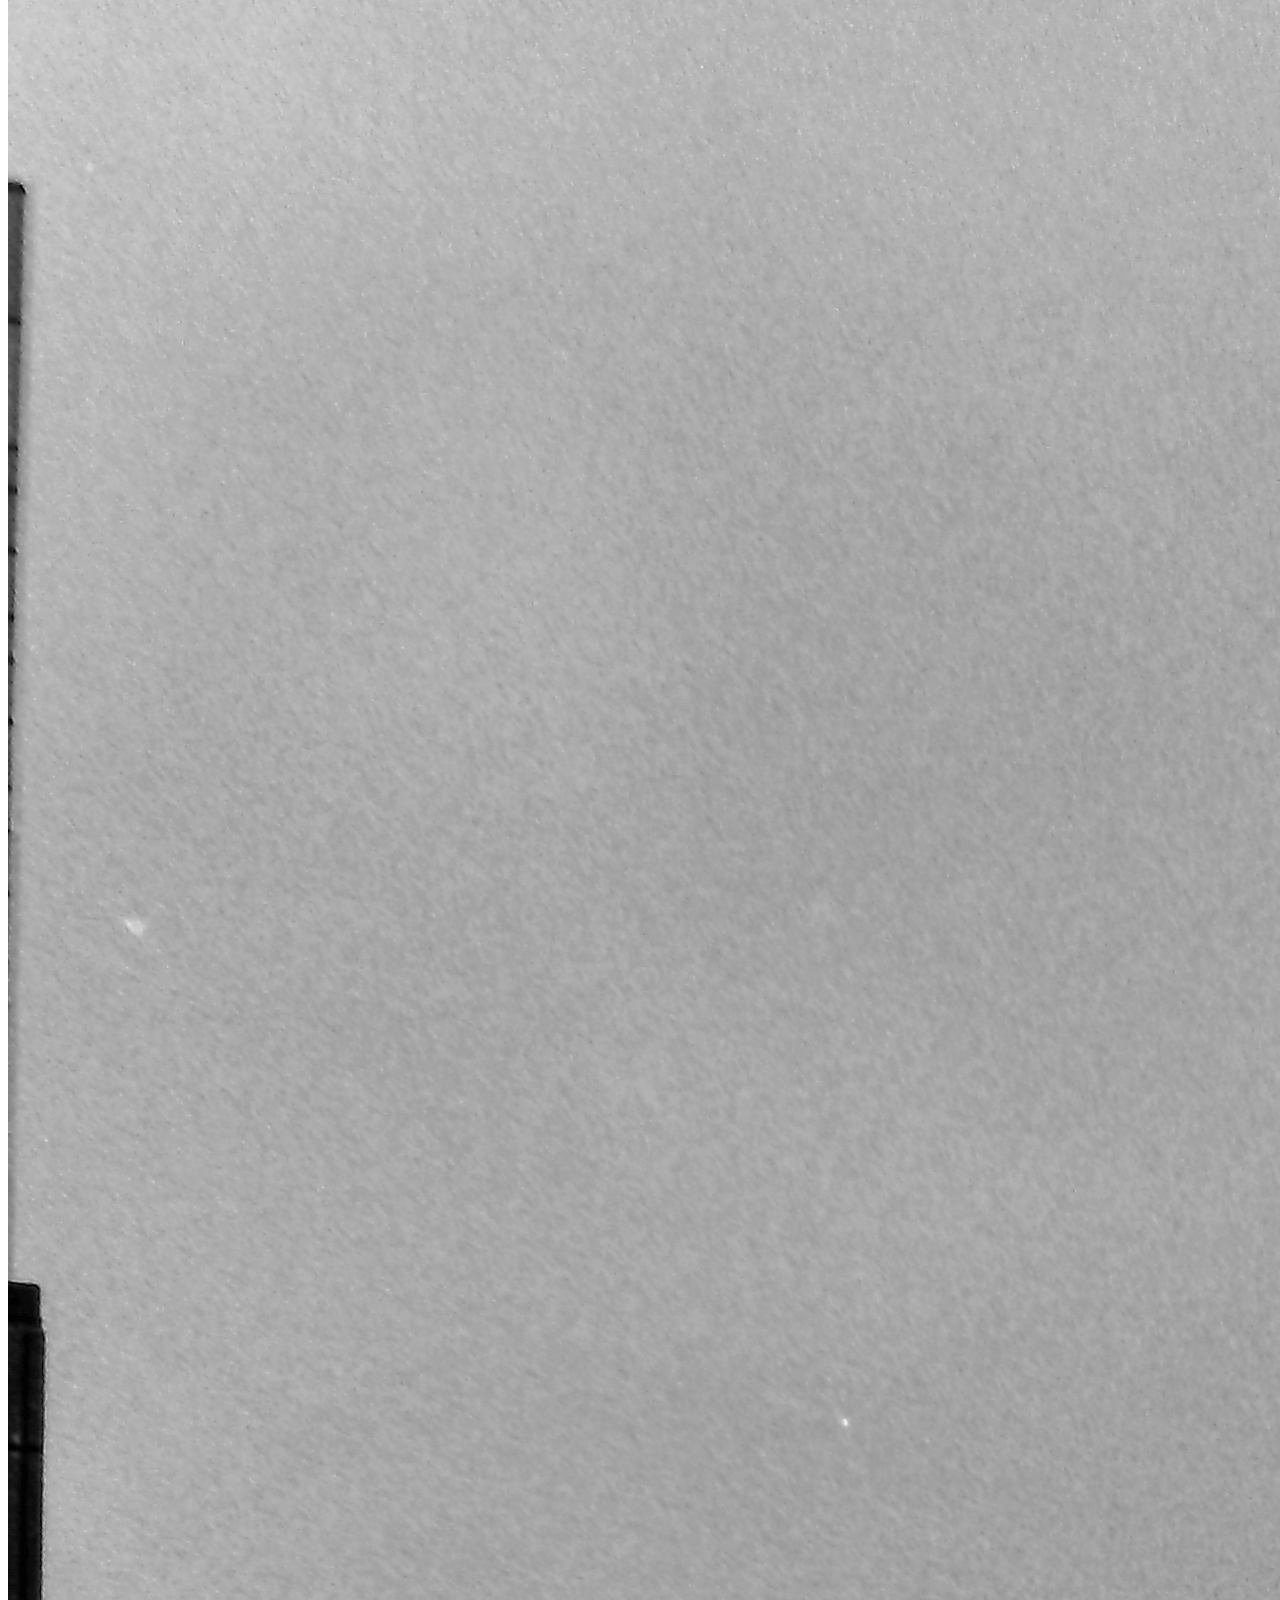
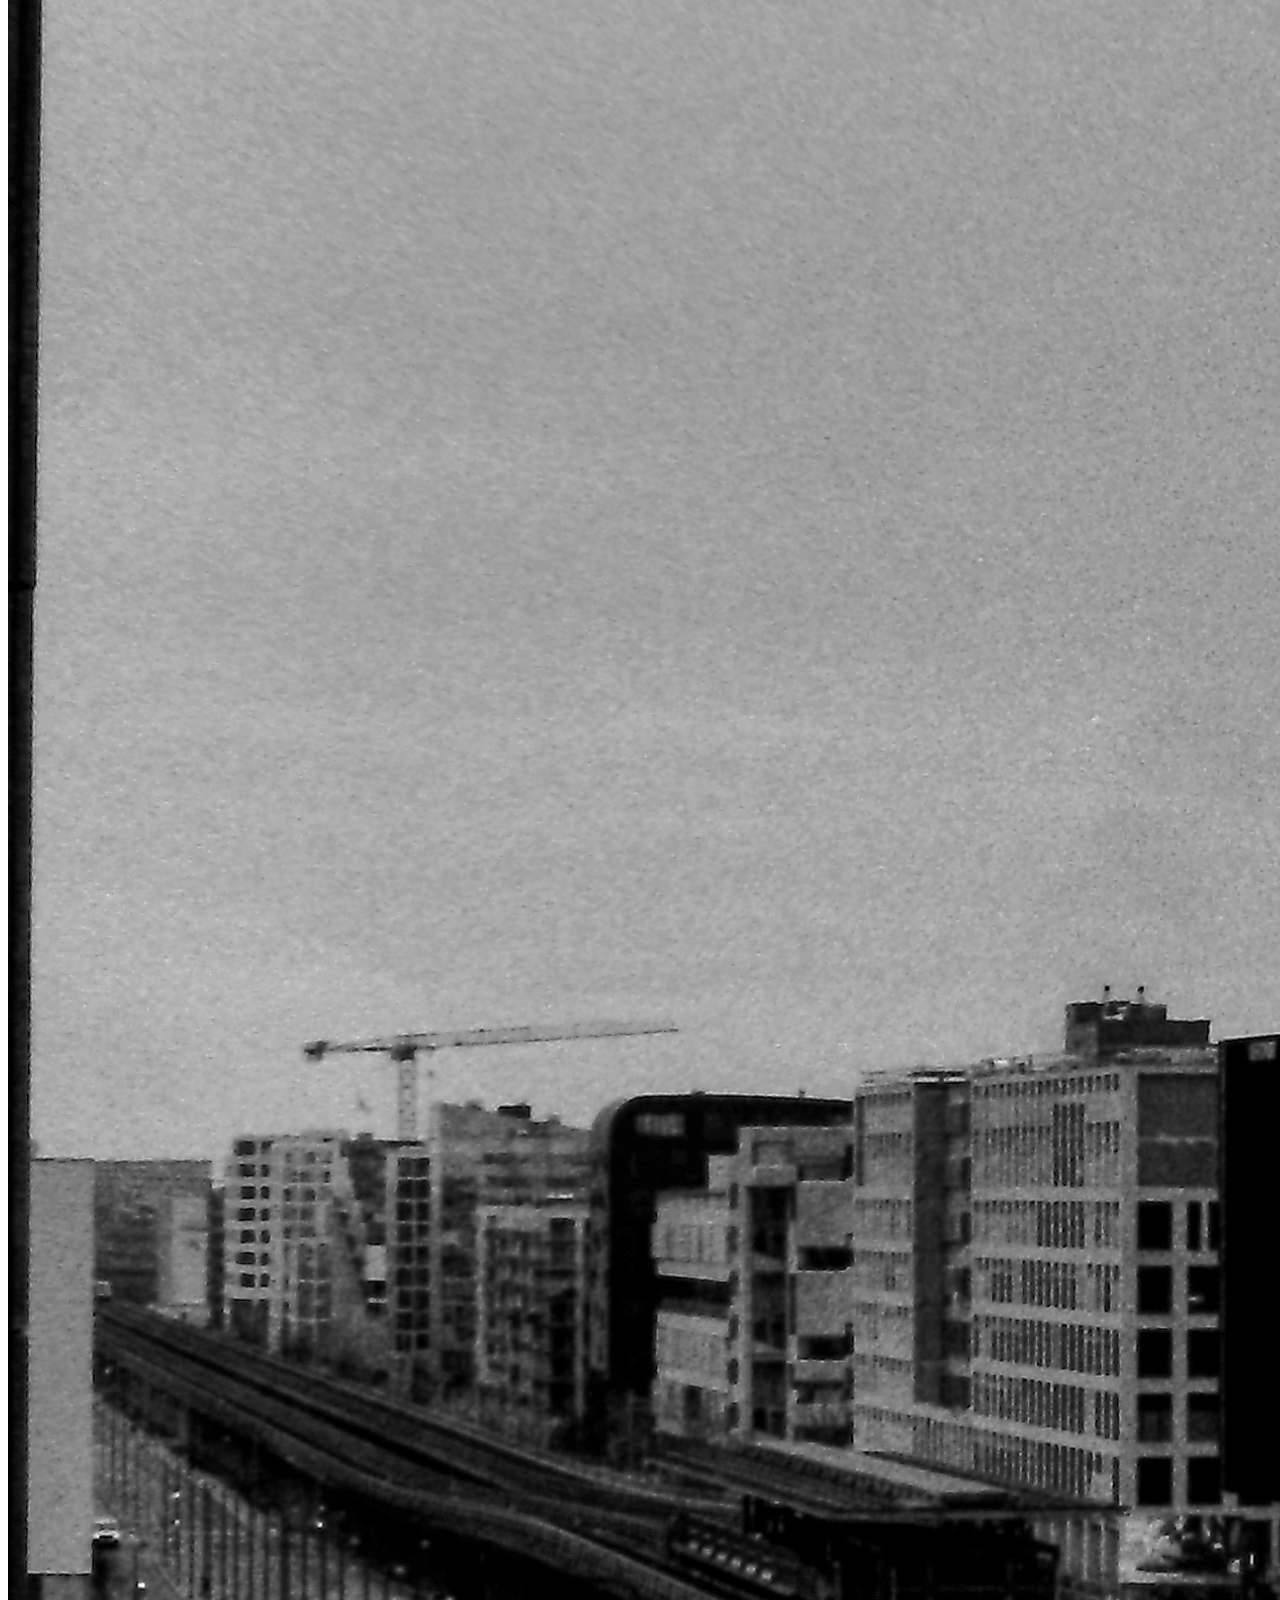
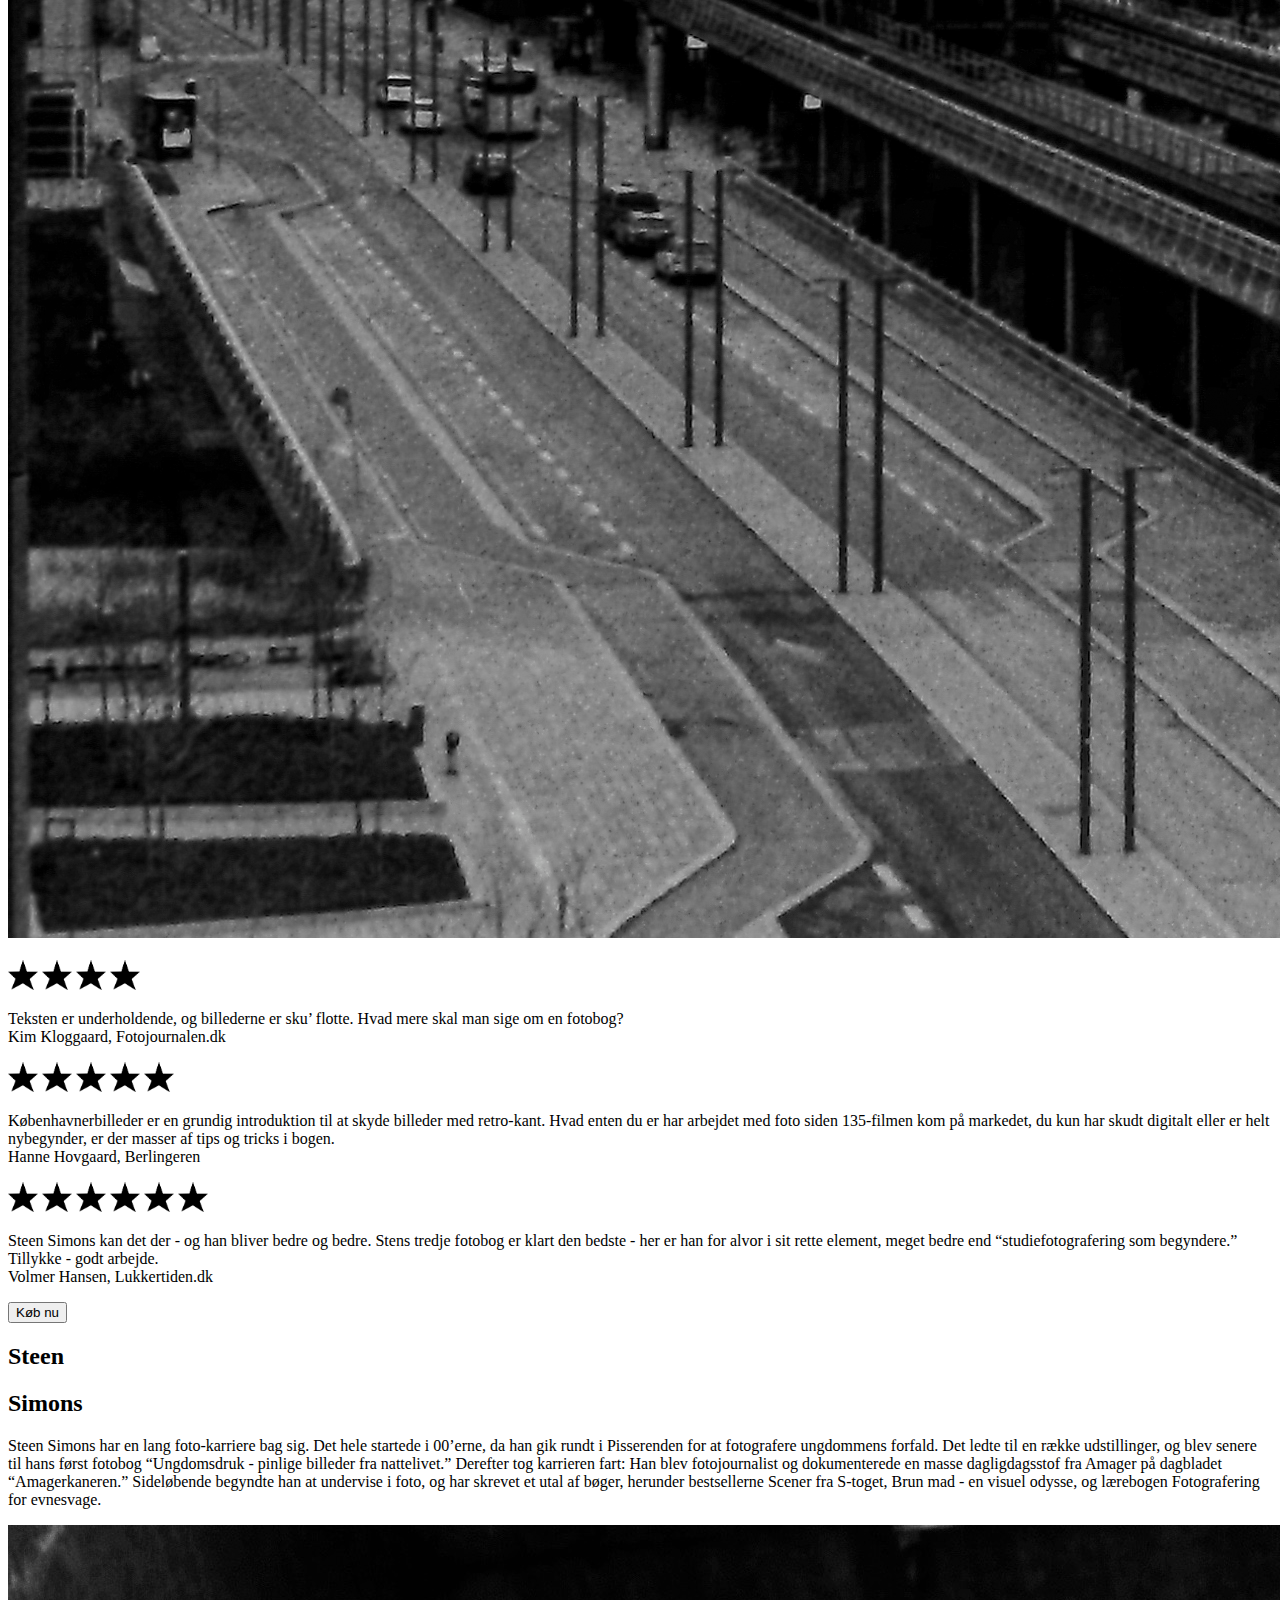
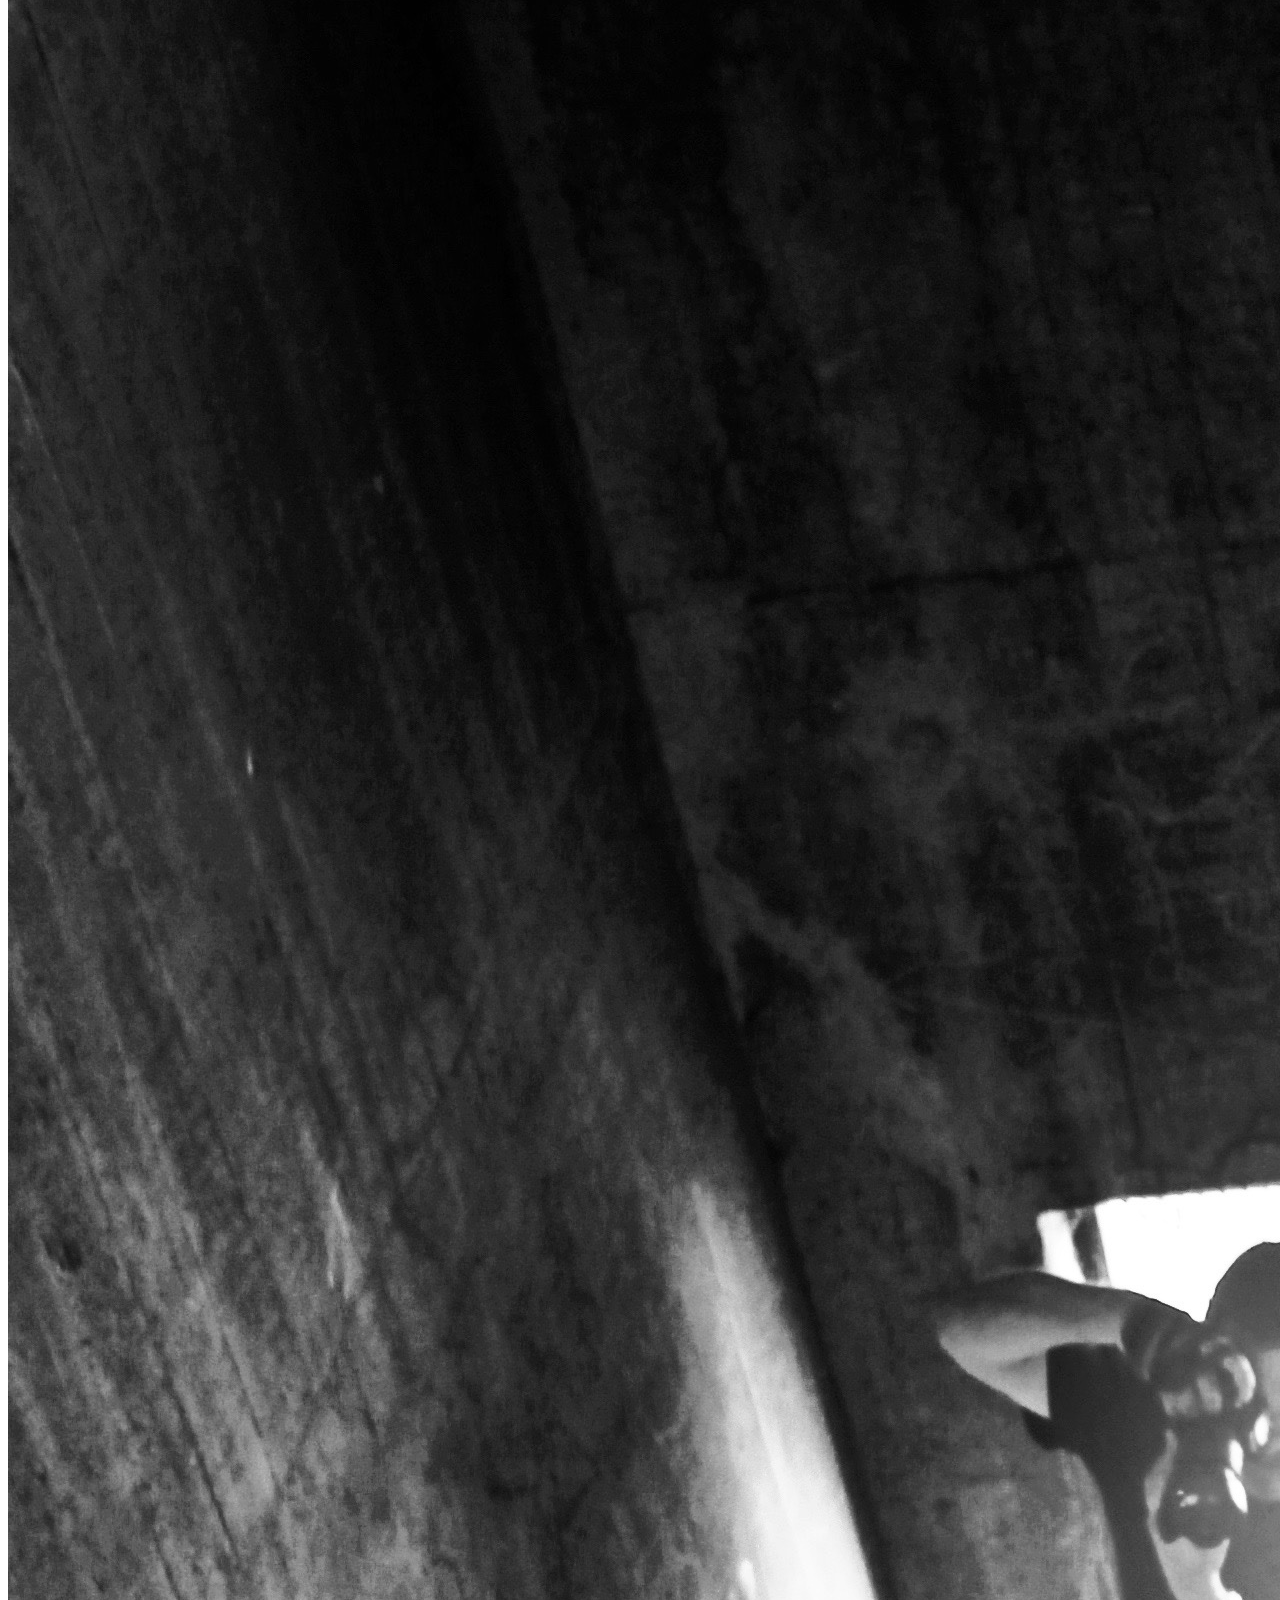
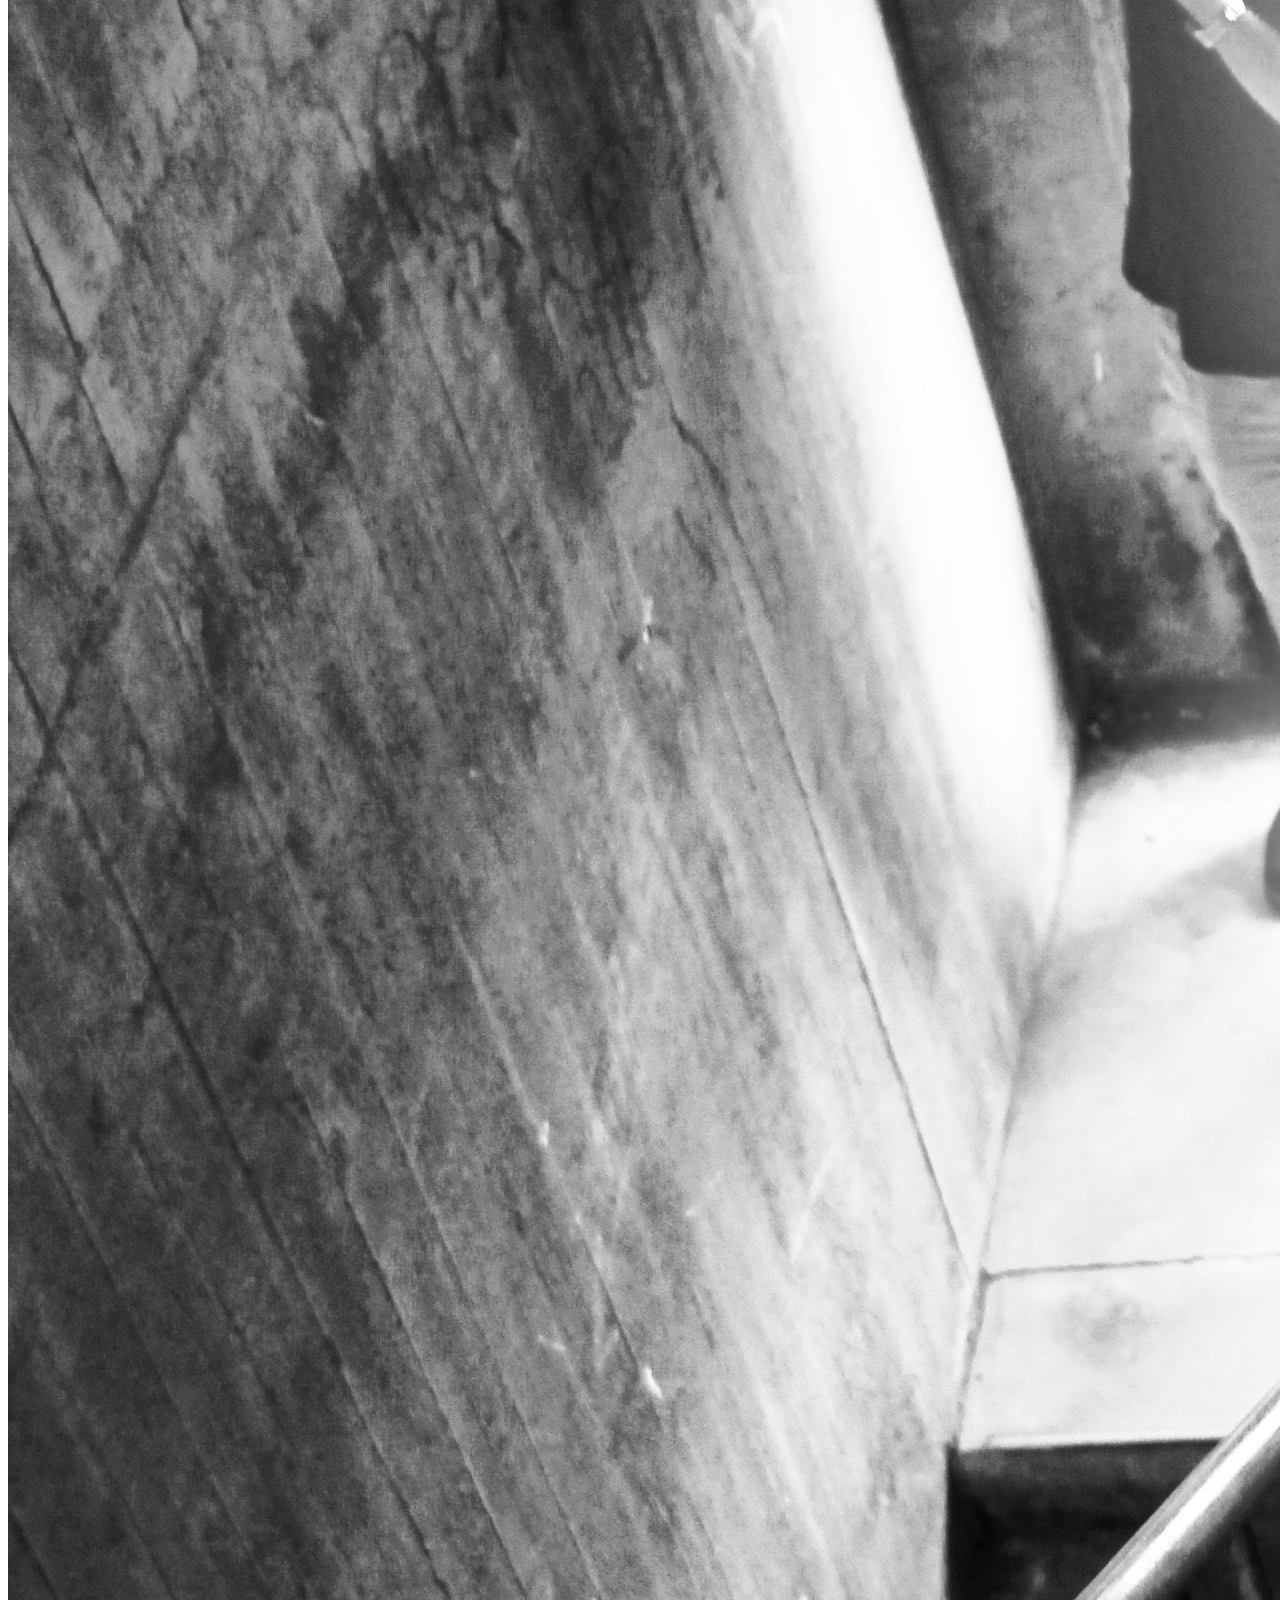
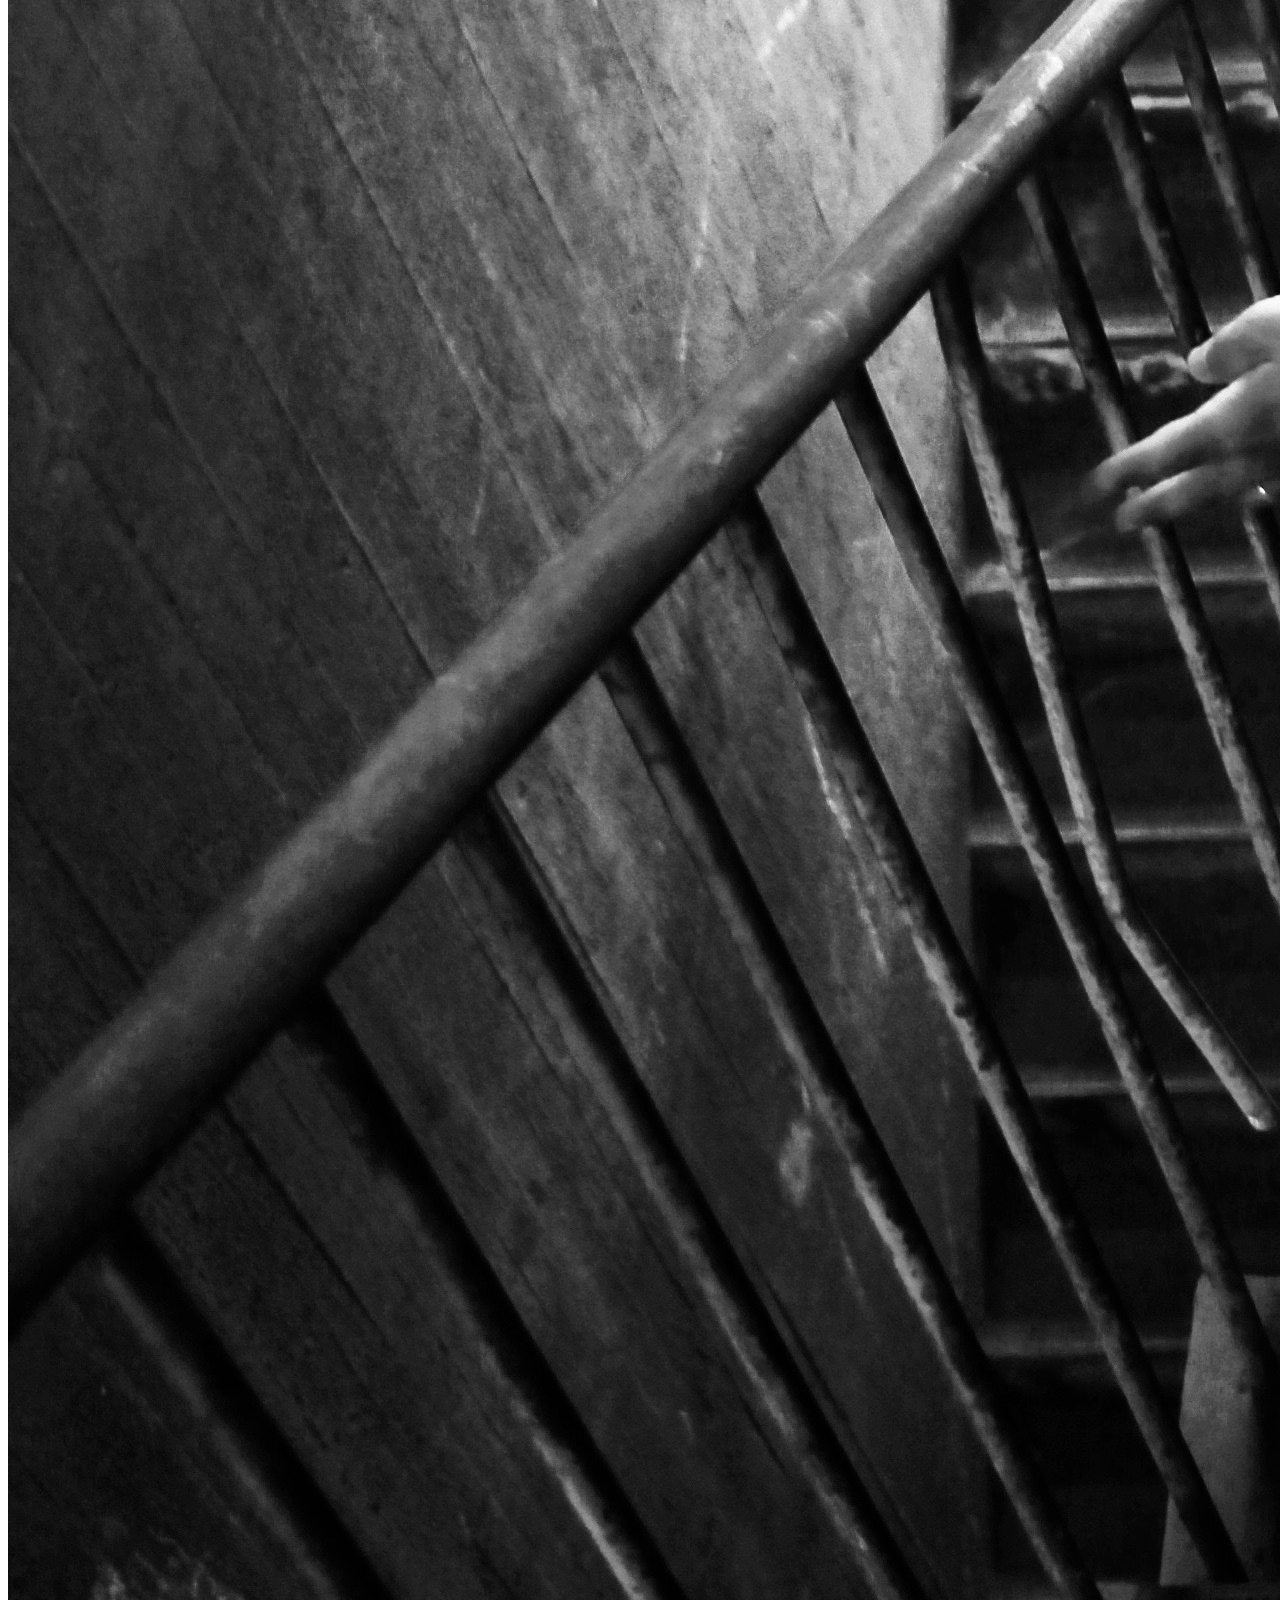
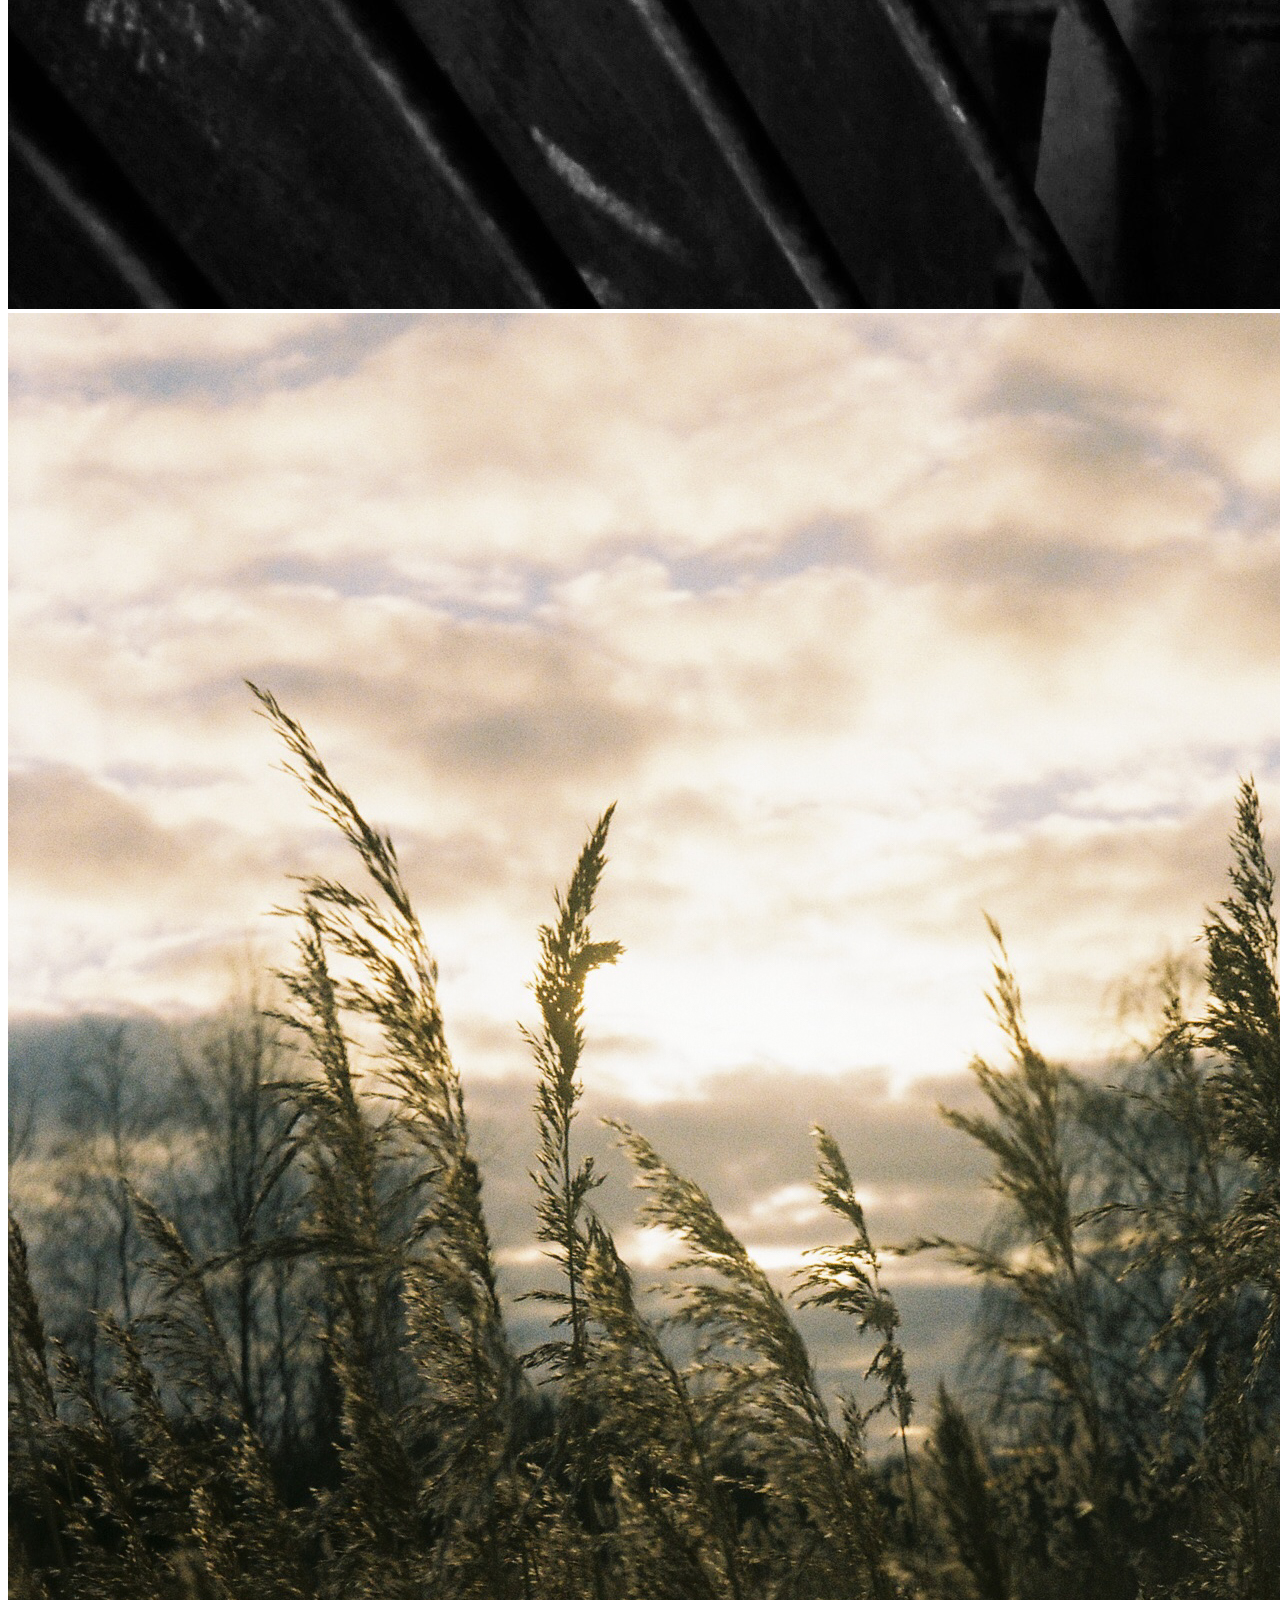
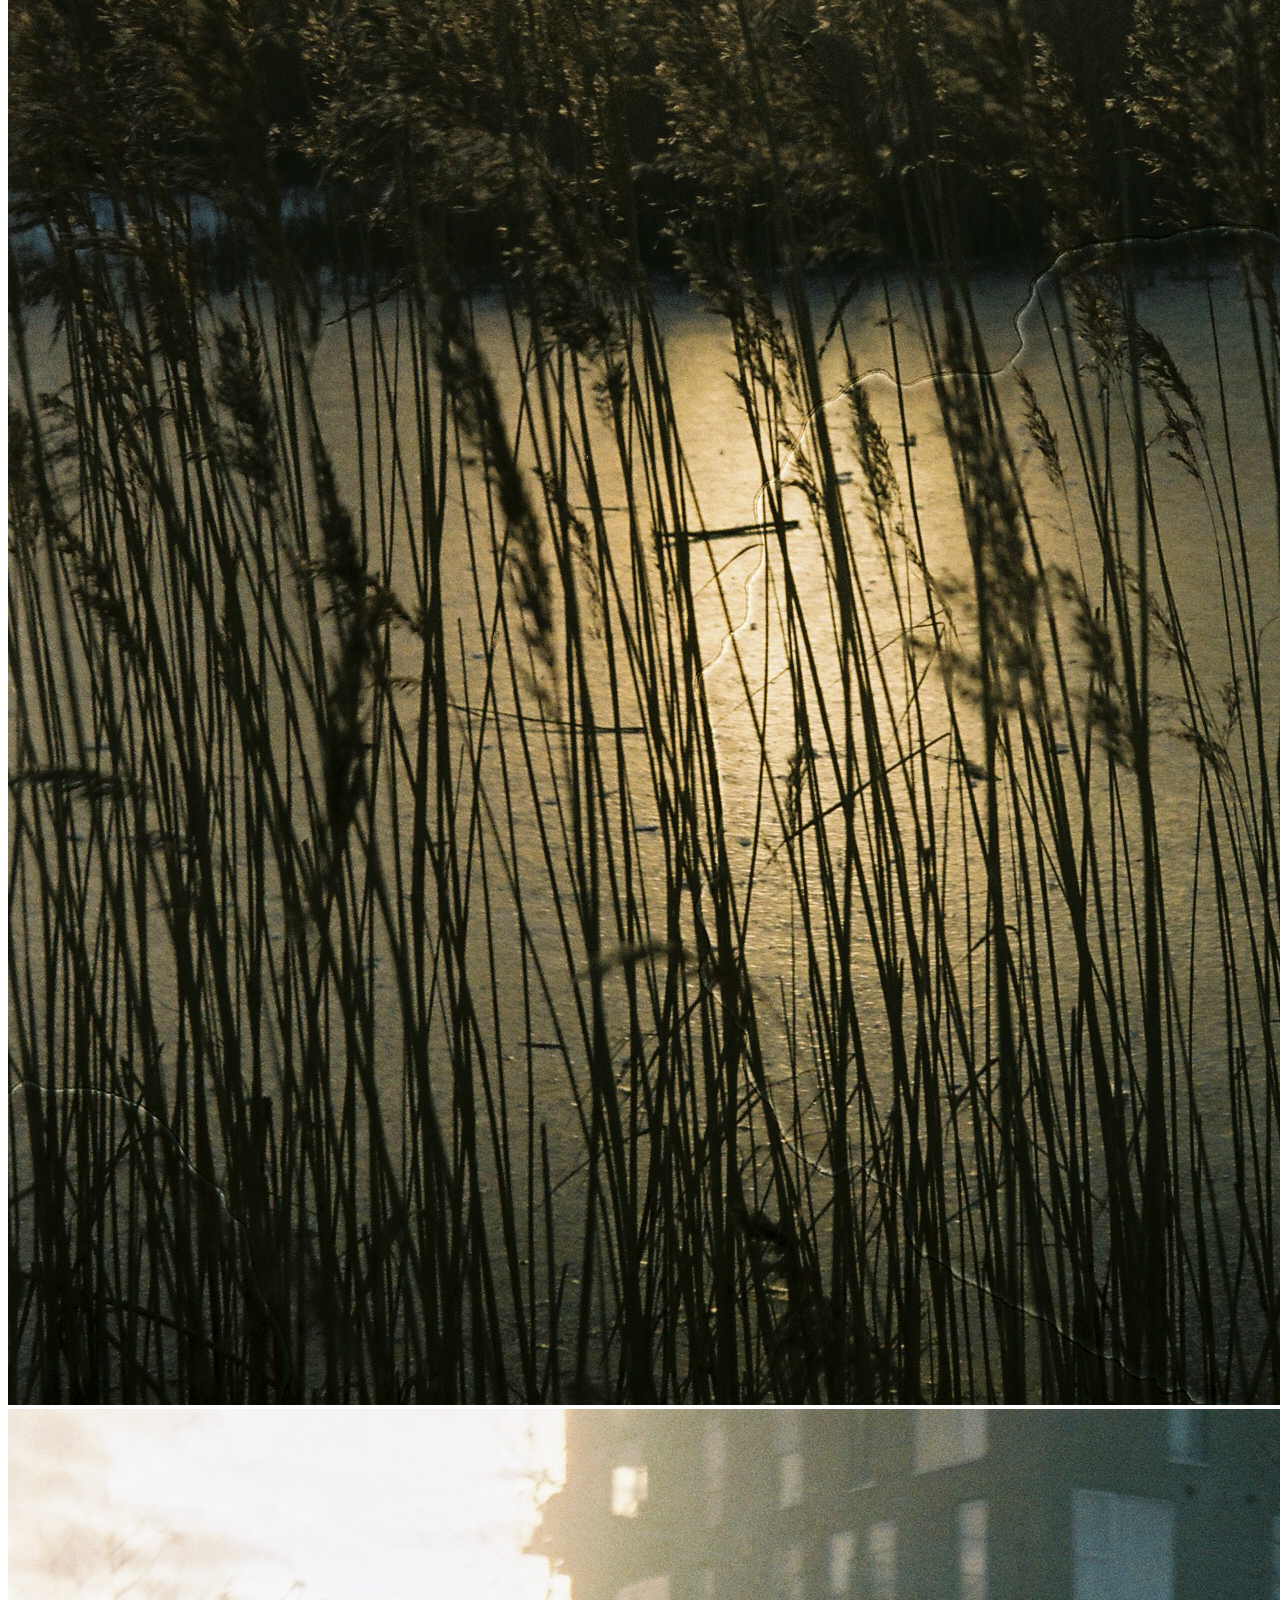
==== commit 775a9111: "new" ====
--- a/src/index.html
+++ b/src/index.html
@@ -12,21 +12,23 @@
       rel="stylesheet"
     />
   </head>
-  <body class="bg-[#CDCDCD]">
+  <body class="via-purple-3s00 bg-gradient-to-r from-purple-700 to-yellow-200">
     <main class="mx-auto p-4">
-      <div class="text-slate-800 md:grid">
+      <div class="md:grid">
         <div class="md:grid-cols-2">
           <h1
-            class="prose pt-7 pb-4 text-center text-2xl md:p-28 md:text-left md:text-6xl"
+            class="pt-14 pb-4 text-center text-2xl font-bold uppercase md:pt-28 md:text-center md:text-6xl"
           >
             Københavnerbilleder
           </h1>
-          <h2 class="text-1xl text-center italic md:text-center md:text-4xl">
+          <img class="" src="kobenhavnerbilleder-sten-simons copy.png" alt="" />
+          <h2
+            class="text-1xl pt-10 text-center italic md:text-center md:text-4xl"
+          >
             En guide til hipsterfotos
           </h2>
-          <img class="p-10" src="kobenhavnerbilleder-sten-simons.jpg" alt="" />
           <h2
-            class="prose pt-4 text-center text-sm uppercase md:p-20 md:pl-16 md:text-left md:text-5xl"
+            class="pt-4 text-center text-lg uppercase md:p-20 md:pl-16 md:text-center md:text-5xl"
           >
             Af Steen Simons
           </h2>
@@ -35,13 +37,13 @@
 
       <div class="md:p-16">
         <h2
-          class="prose pt-16 text-2xl font-semibold uppercase md:pb-10 md:text-5xl md:underline"
+          class="pt-56 text-2xl font-semibold uppercase md:pb-10 md:text-5xl md:underline"
         >
           fotografier
         </h2>
 
         <div class="flex gap-4 pt-11">
-          <p class="text-s prose md:prose md:text-2xl">
+          <p class="text-s md:text-2xl">
             Københavnerbilleder er de danske streetfotografers bibel. Det er en
             fusion mellem et kunstværk og en lærebog.
             <br />
@@ -52,7 +54,7 @@
         </div>
 
         <div class="flex pt-4">
-          <p class="text-s prose pb-10 pt-10 md:prose md:pb-20 md:text-2xl">
+          <p class="text-s pb-10 pt-10 md:pb-20 md:text-2xl">
             Bogen gennemgår alle væsentlige aspekter af streetfotografering fra
             grundlæggende teknik til kreative eksperimenter. Alt sammen krydret
             med masser af inspirerende fotos. <br />
@@ -96,7 +98,7 @@
               <img width="30" src="star.png" alt="" />
             </div>
 
-            <p class="prose p-3 pt-4 text-sm italic">
+            <p class="p-3 pt-4 text-sm italic">
               Teksten er underholdende, og billederne er sku’ flotte. Hvad mere
               skal man sige om en fotobog?
               <br />
@@ -112,7 +114,7 @@
               <img width="30" src="star.png" alt="" />
               <img width="30" src="star.png" alt="" />
             </div>
-            <p class="prose p-3 pt-4 text-sm italic">
+            <p class="p-3 pt-4 text-sm italic">
               Københavnerbilleder er en grundig introduktion til at skyde
               billeder med retro-kant. Hvad enten du er har arbejdet med foto
               siden 135-filmen kom på markedet, du kun har skudt digitalt eller
@@ -131,7 +133,7 @@
               <img width="30" src="star.png" alt="" />
               <img width="30" src="star.png" alt="" />
             </div>
-            <p class="prose p-3 pt-4 text-sm italic">
+            <p class="p-3 pt-4 text-sm italic">
               Steen Simons kan det der - og han bliver bedre og bedre. Stens
               tredje fotobog er klart den bedste - her er han for alvor i sit
               rette element, meget bedre end “studiefotografering som
@@ -152,8 +154,8 @@
 
         <section class="md:mt-10 md:flex md:flex-row-reverse">
           <div class="pt-11">
-            <h2 class="prose text-3xl uppercase">Steen</h2>
-            <h2 class="prose pb-3 text-3xl uppercase">Simons</h2>
+            <h2 class="text-3xl uppercase">Steen</h2>
+            <h2 class="pb-3 text-3xl uppercase">Simons</h2>
             <p class="text-l">
               Steen Simons har en lang foto-karriere bag sig. Det hele startede
               i 00’erne, da han gik rundt i Pisserenden for at fotografere
@@ -173,8 +175,6 @@
           </div>
         </section>
 
-        <hr class="md:p-10" />
-
         <section class="grid-cols-3 md:grid md:gap-5 md:text-center">
           <div class="pb-6">
             <img
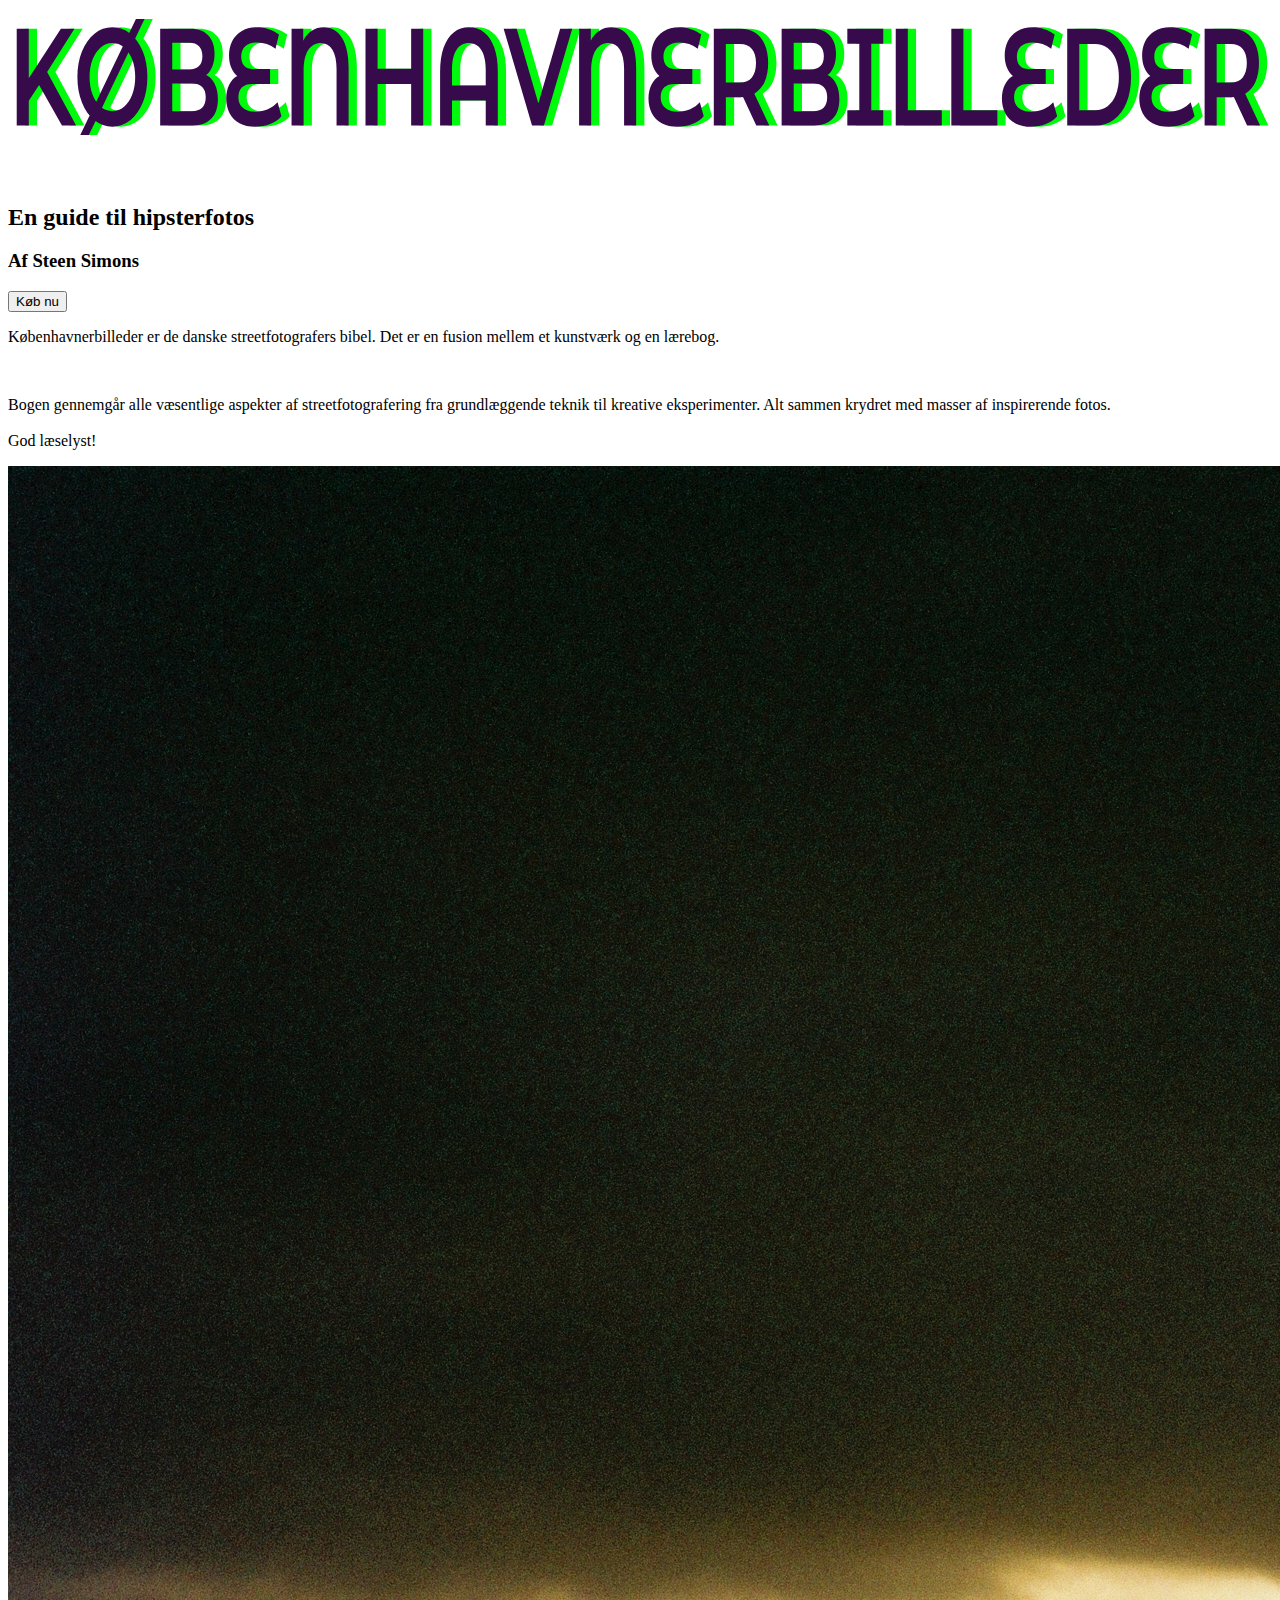
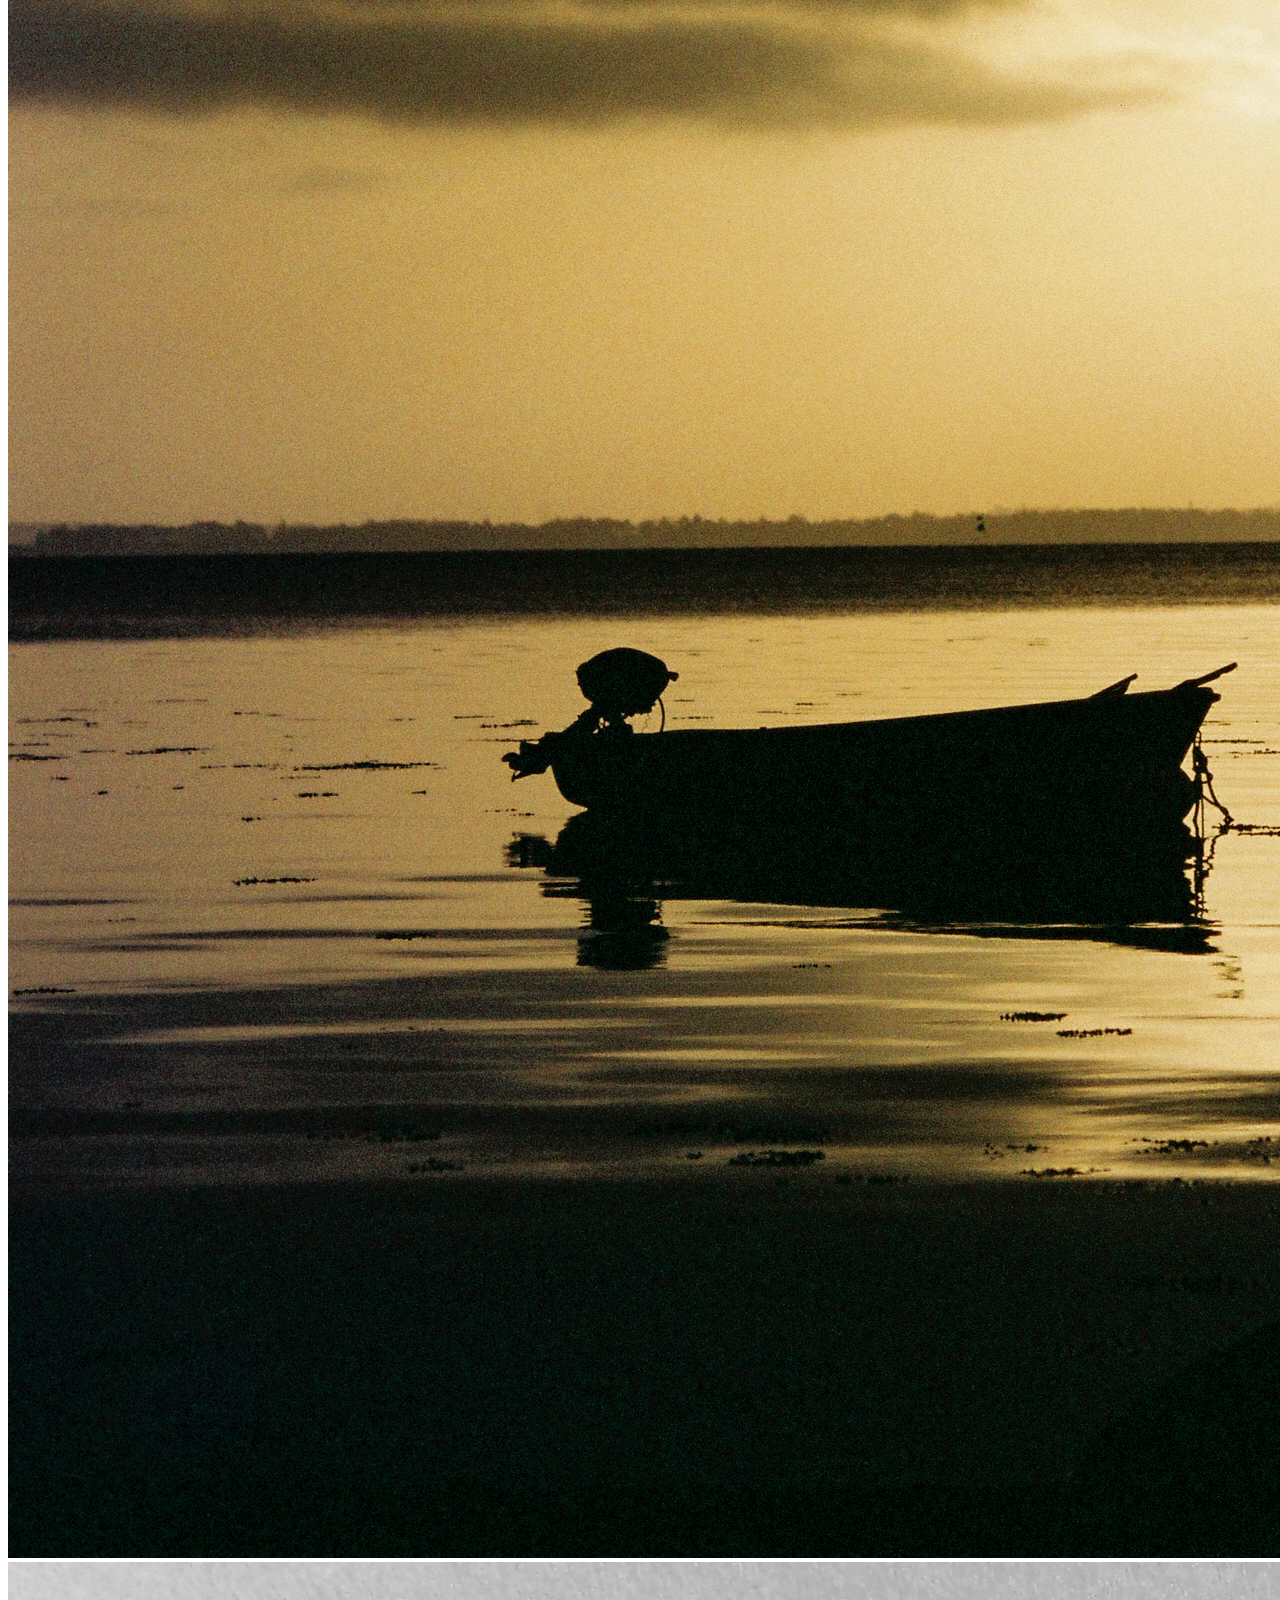
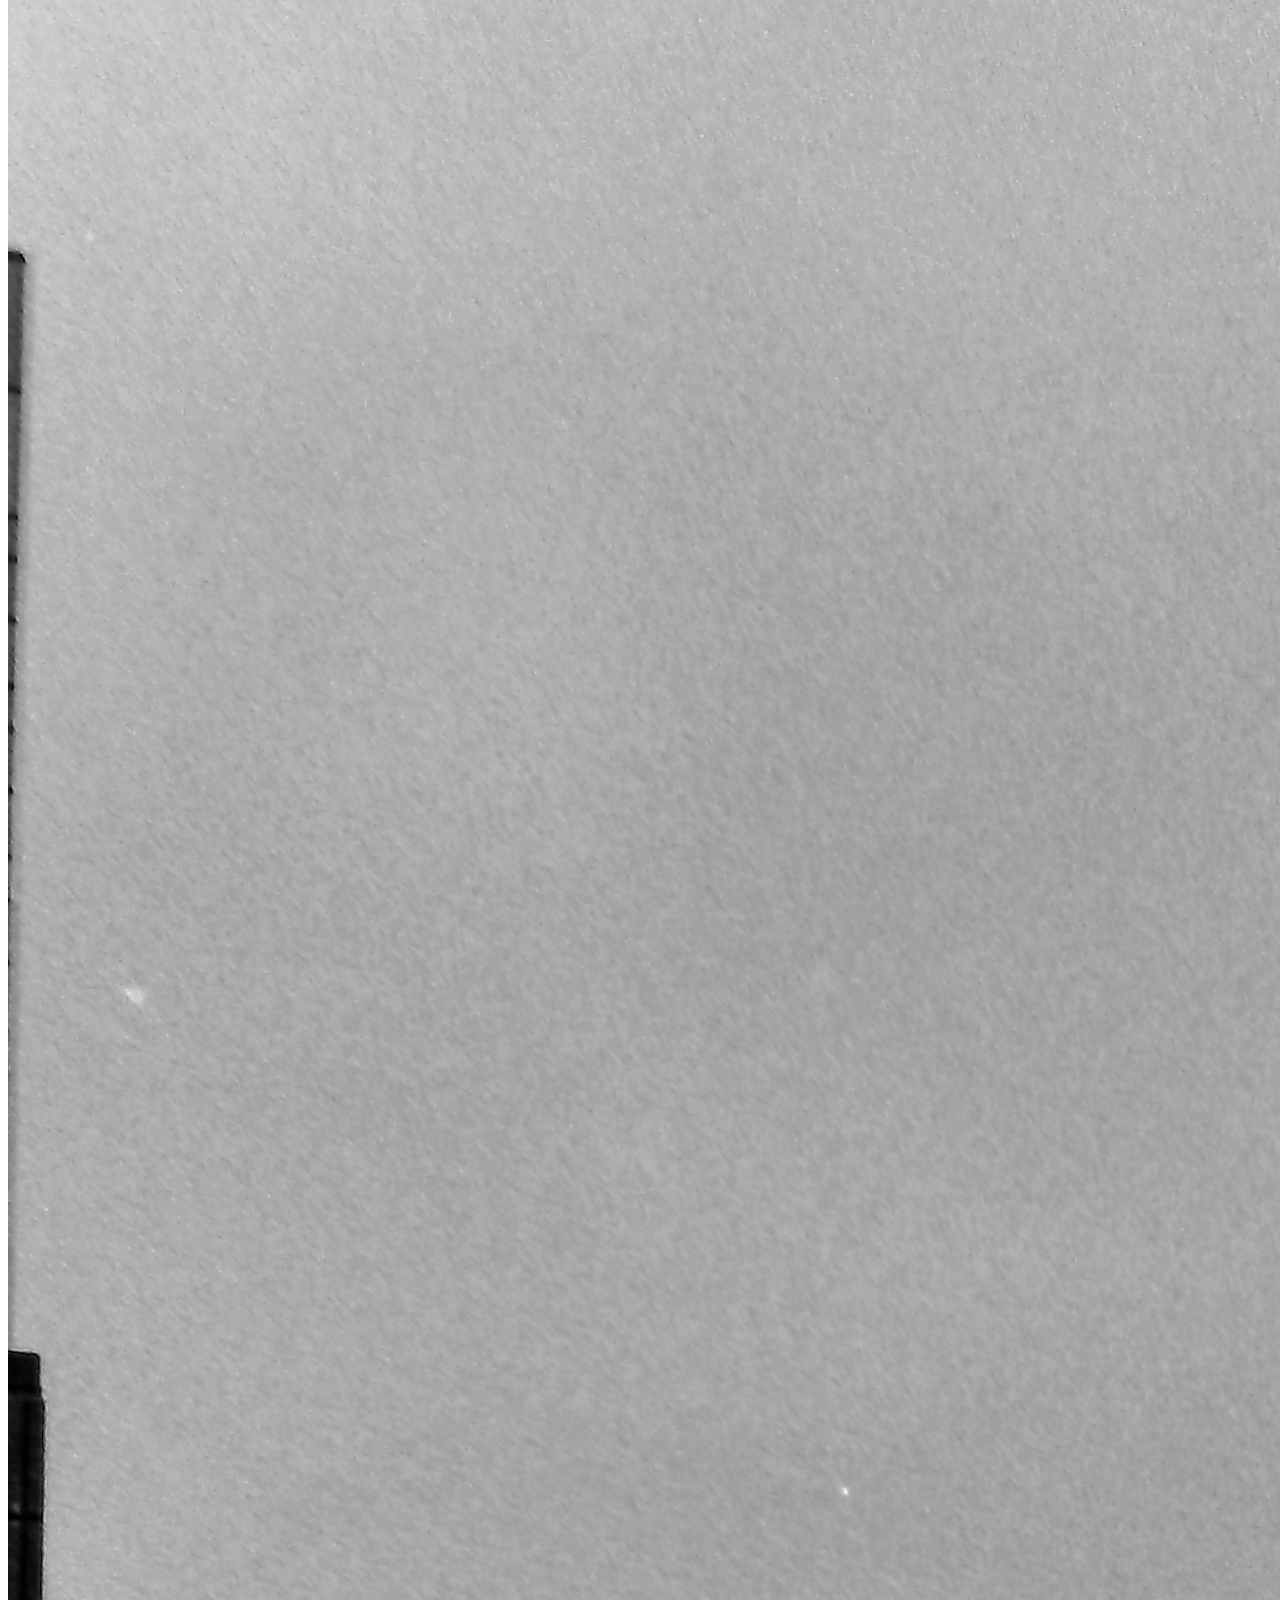
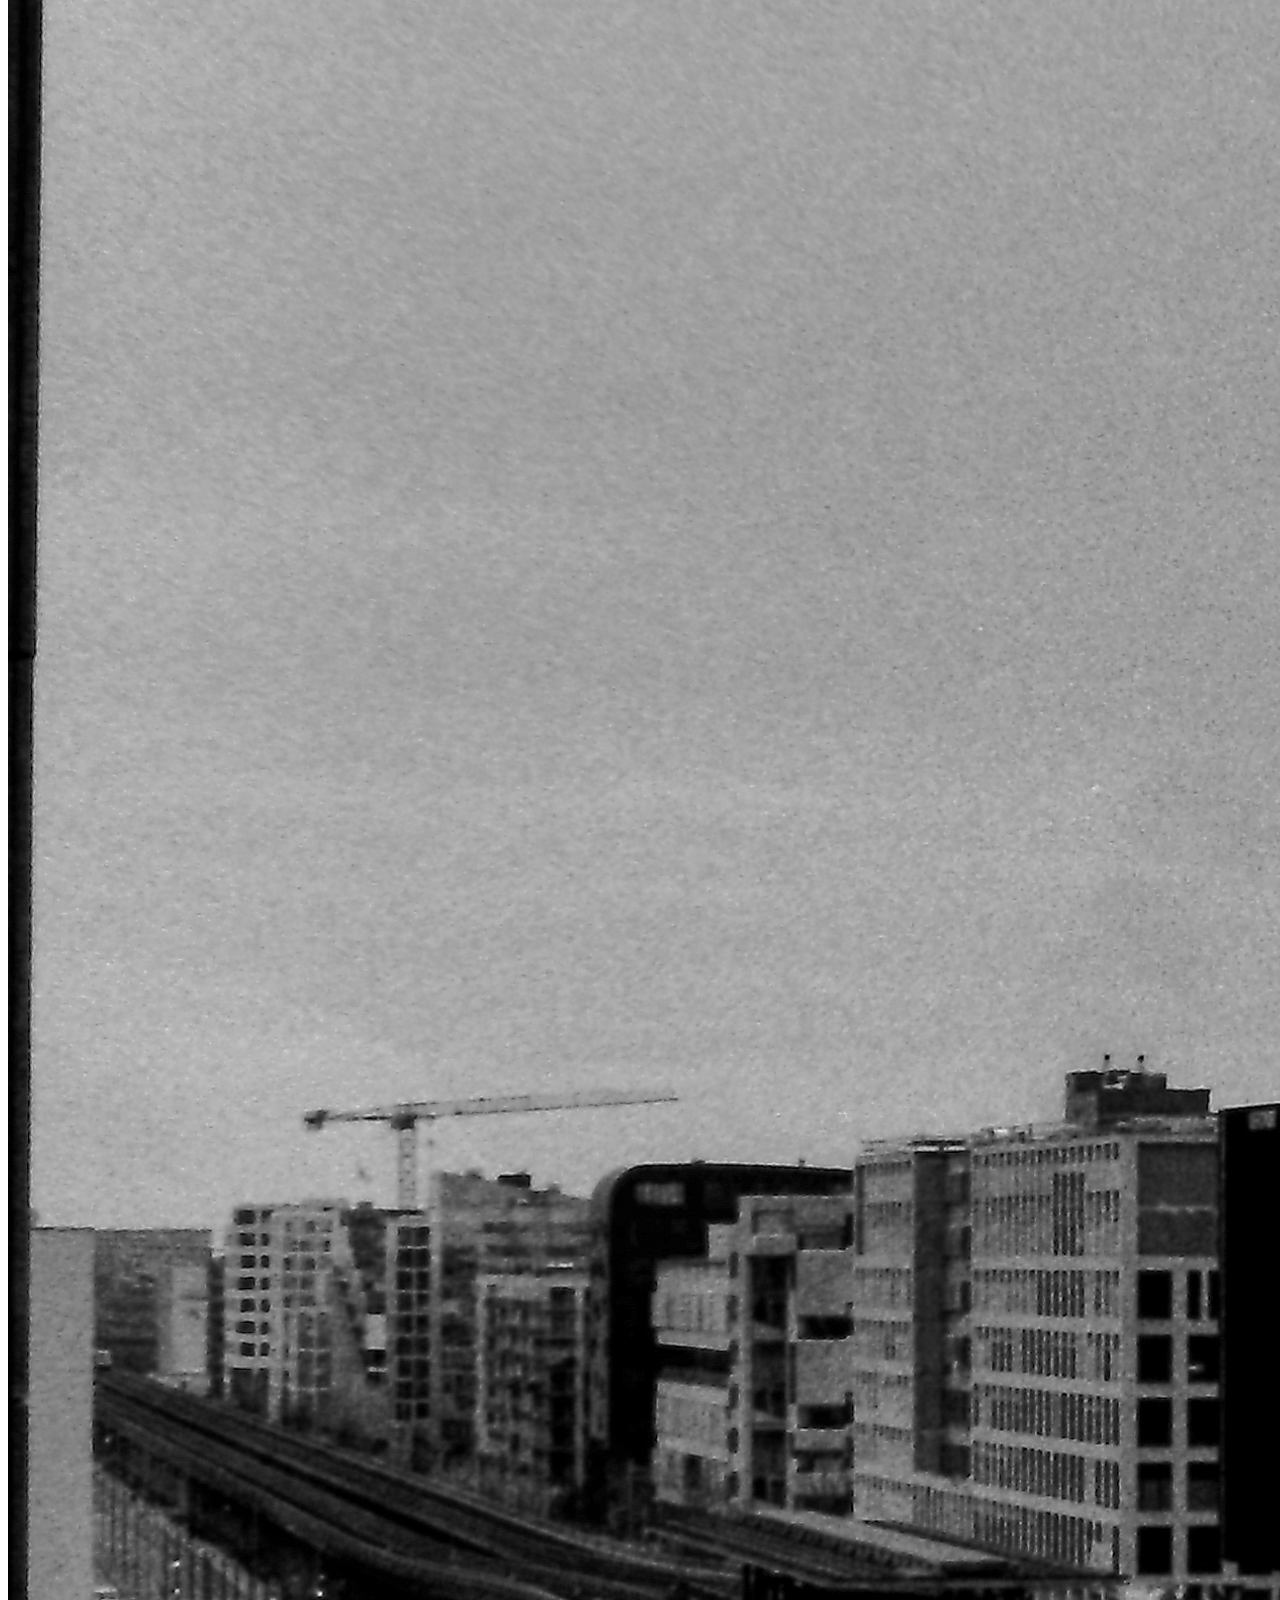
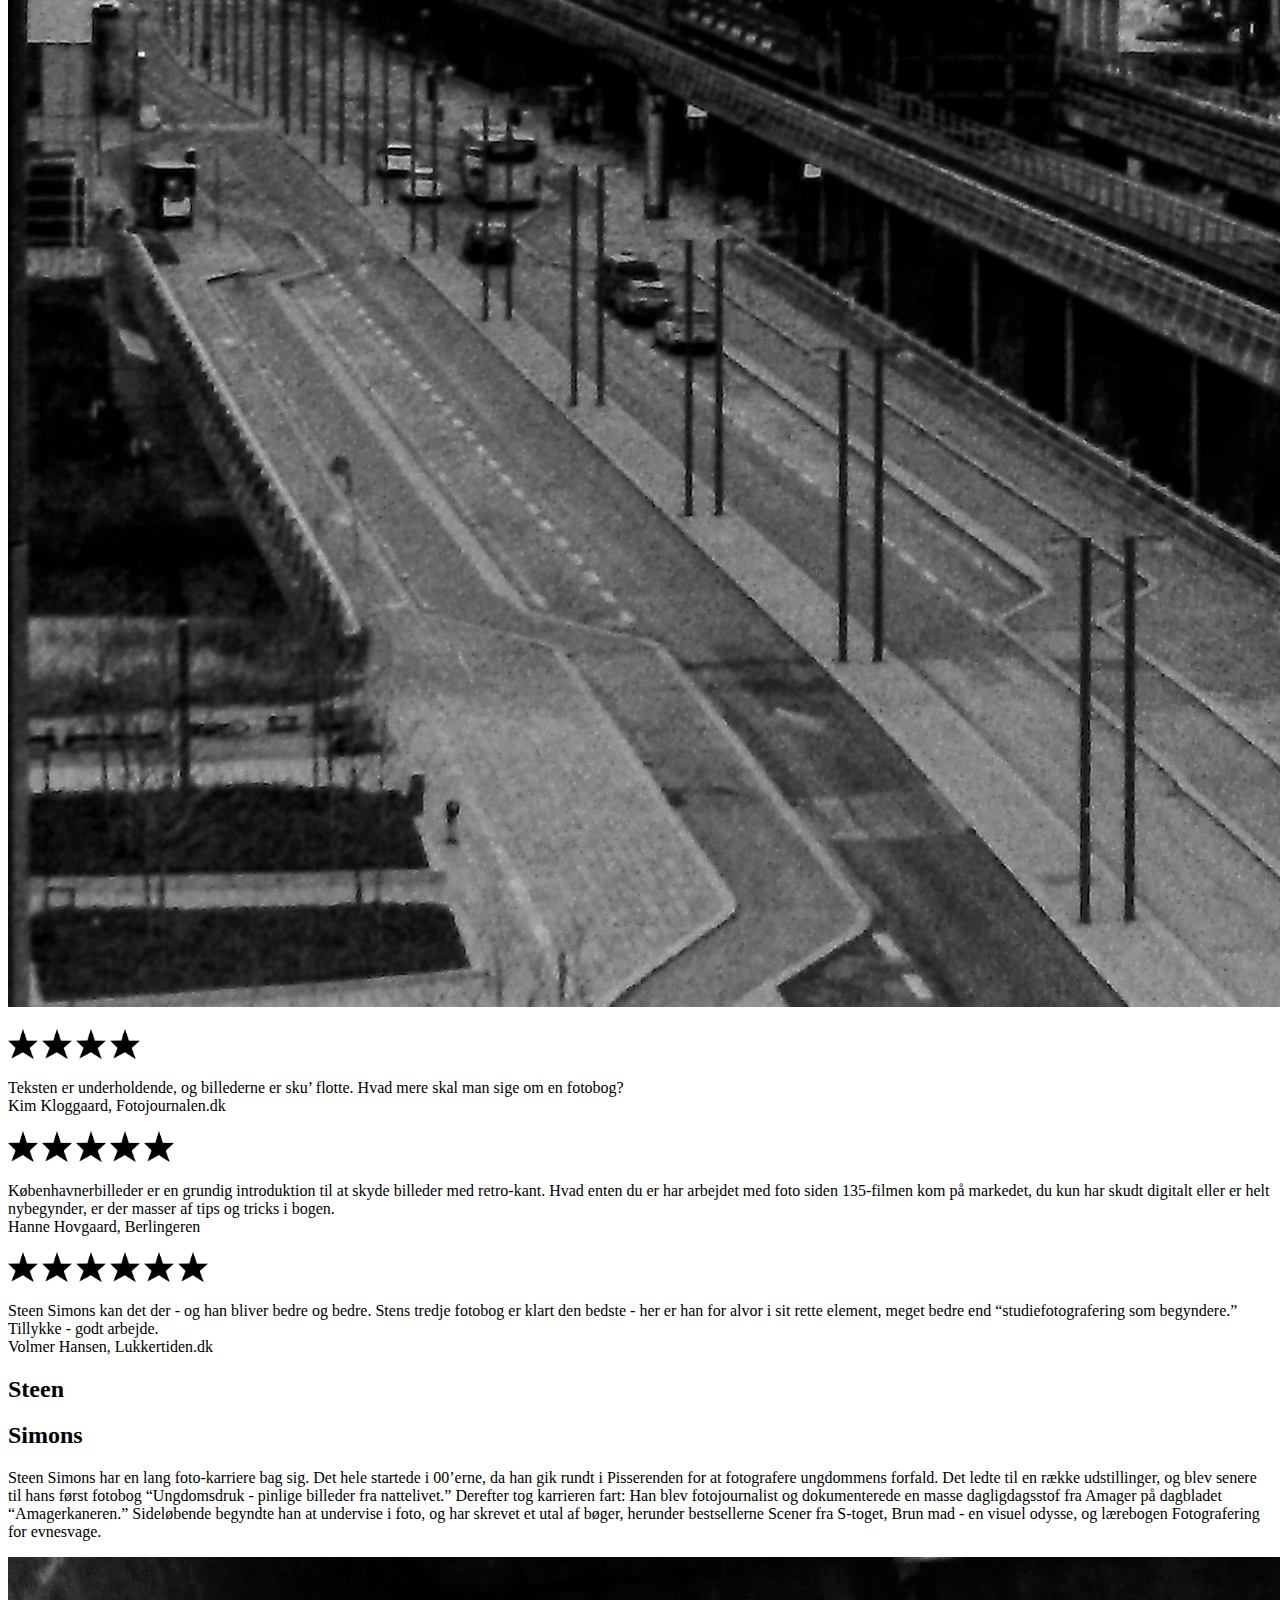
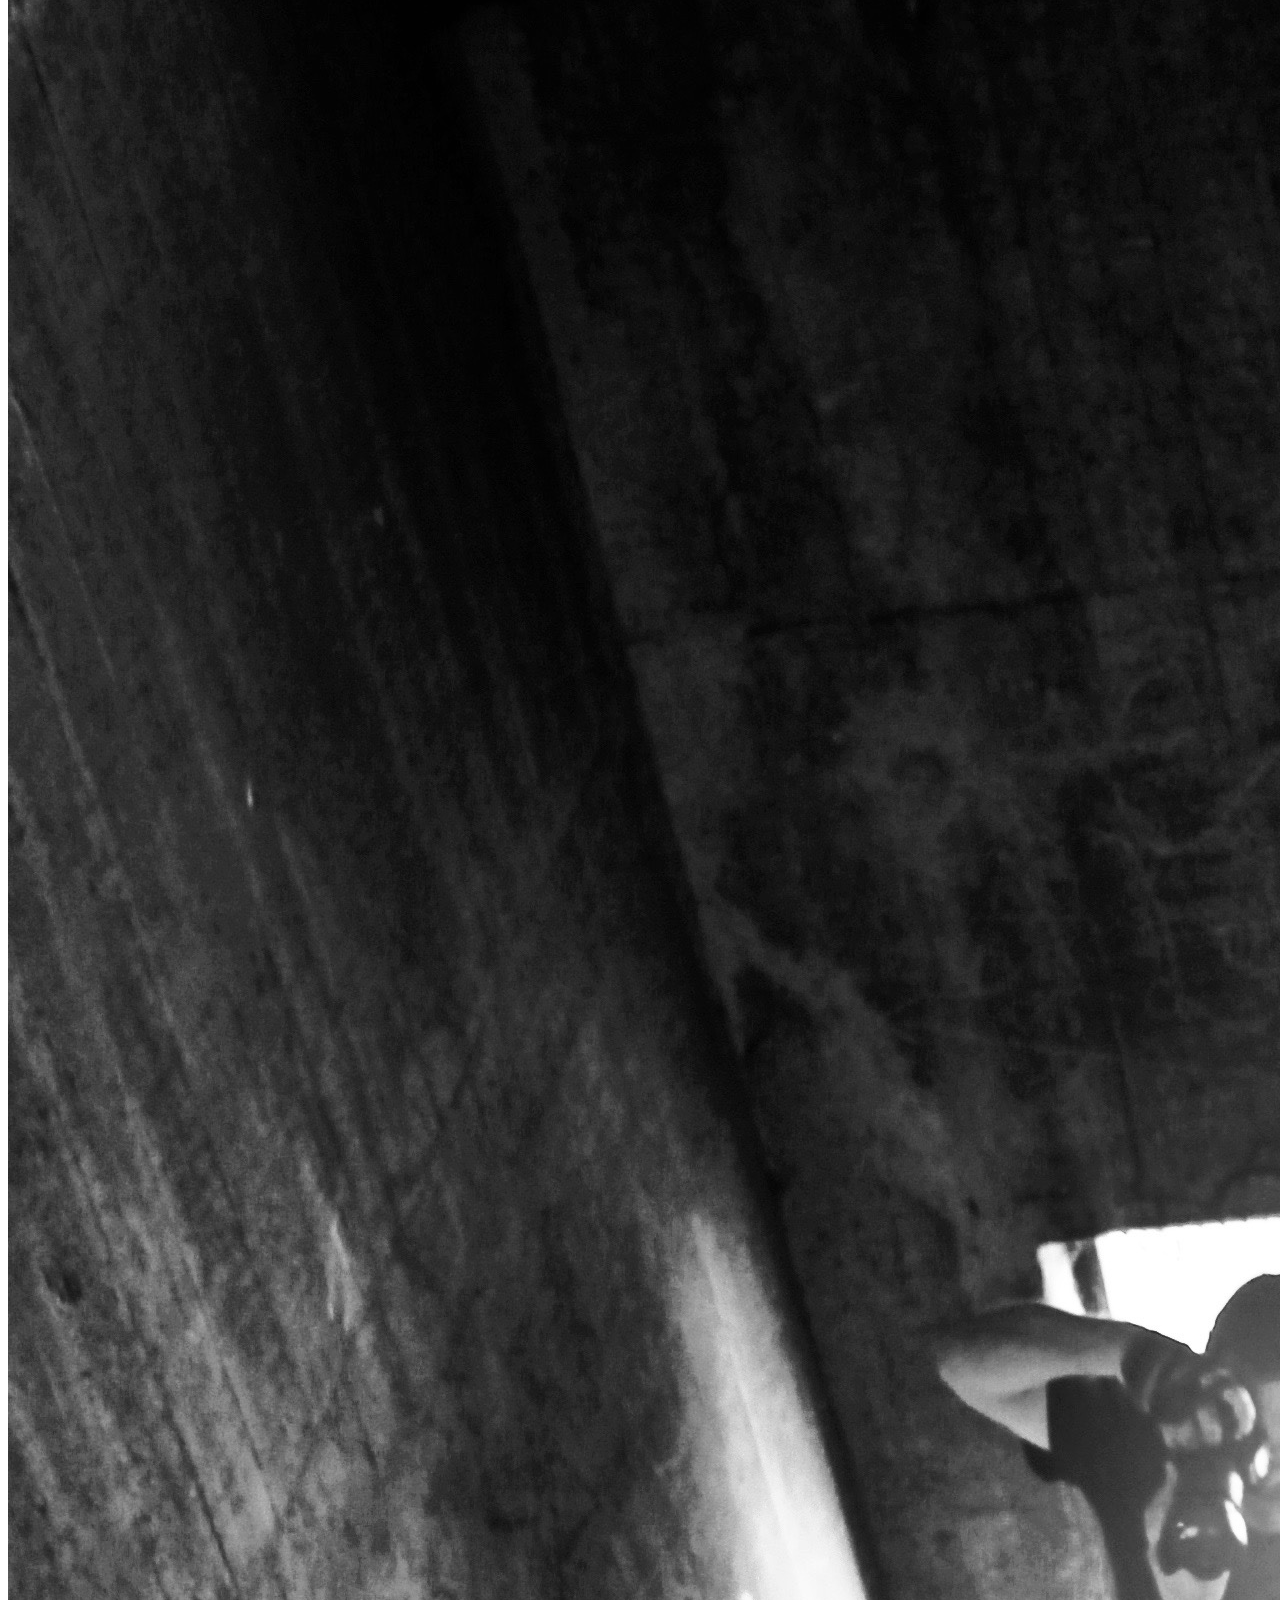
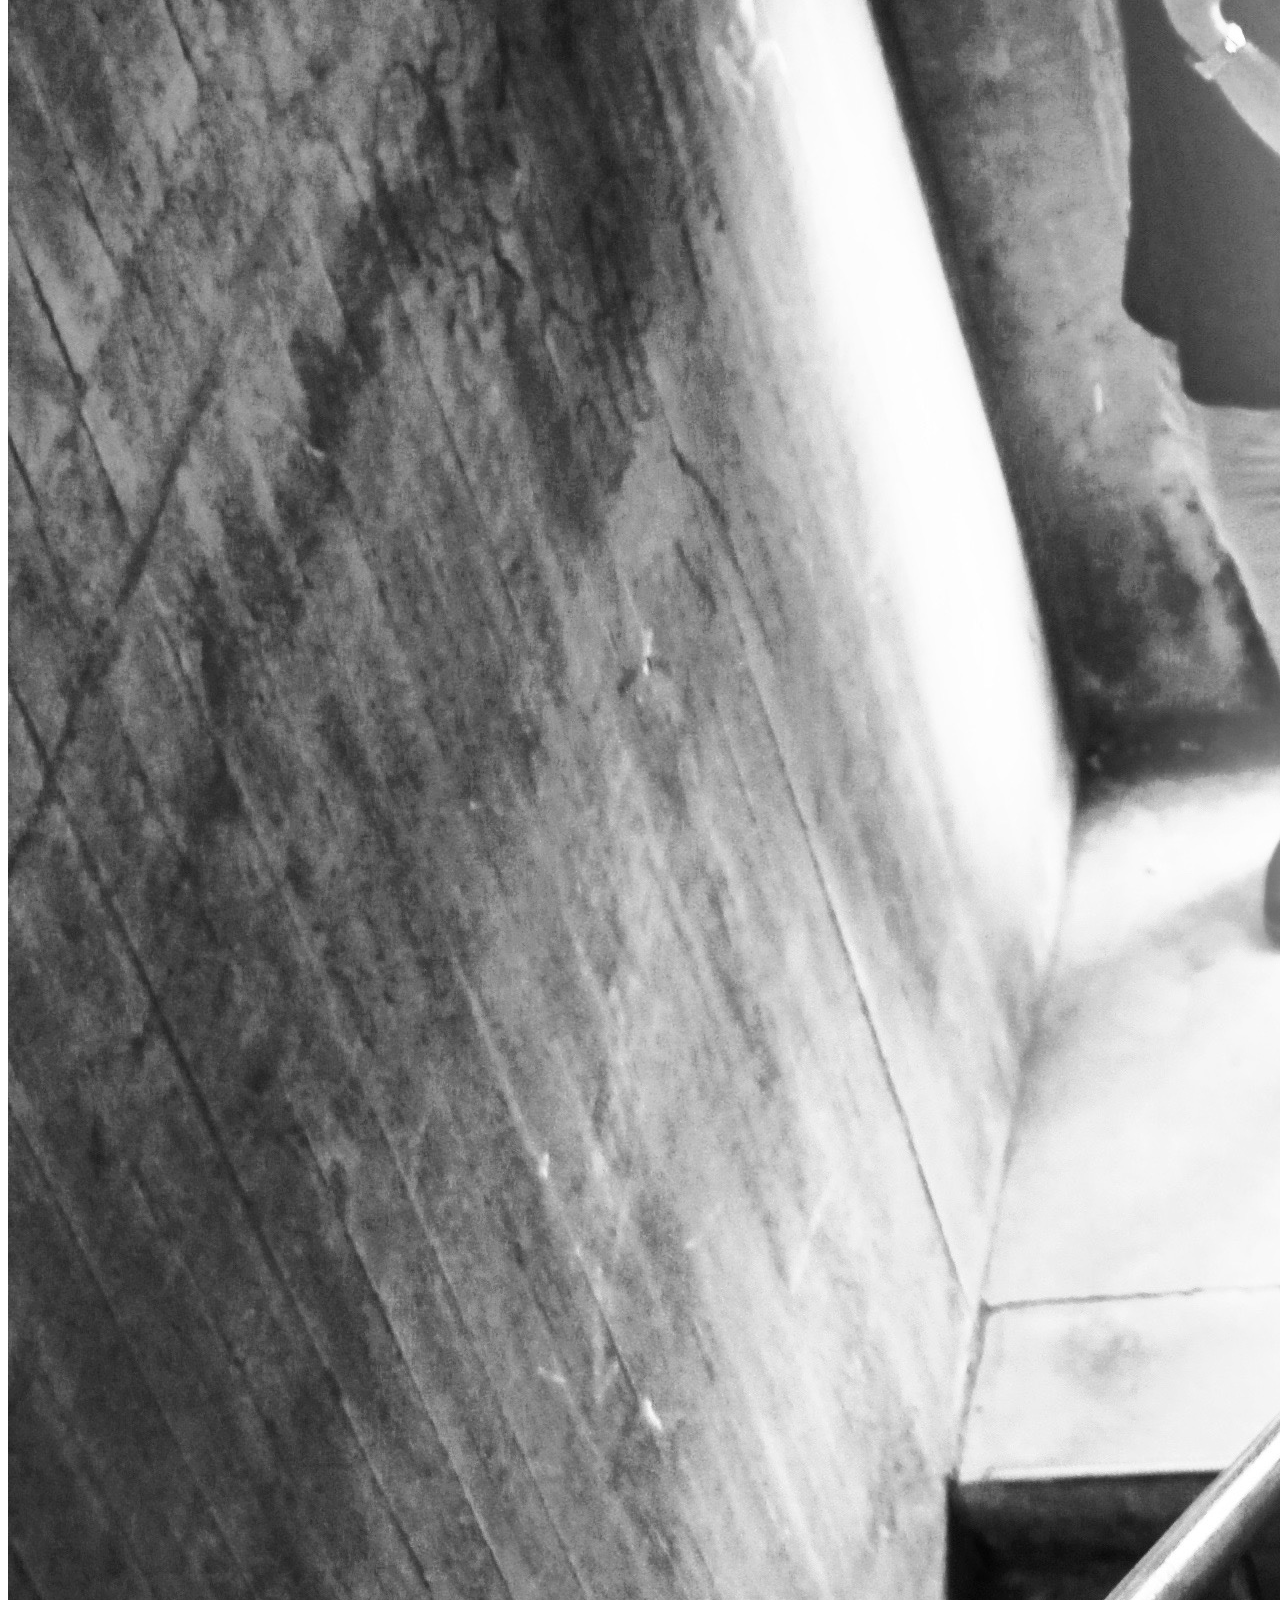
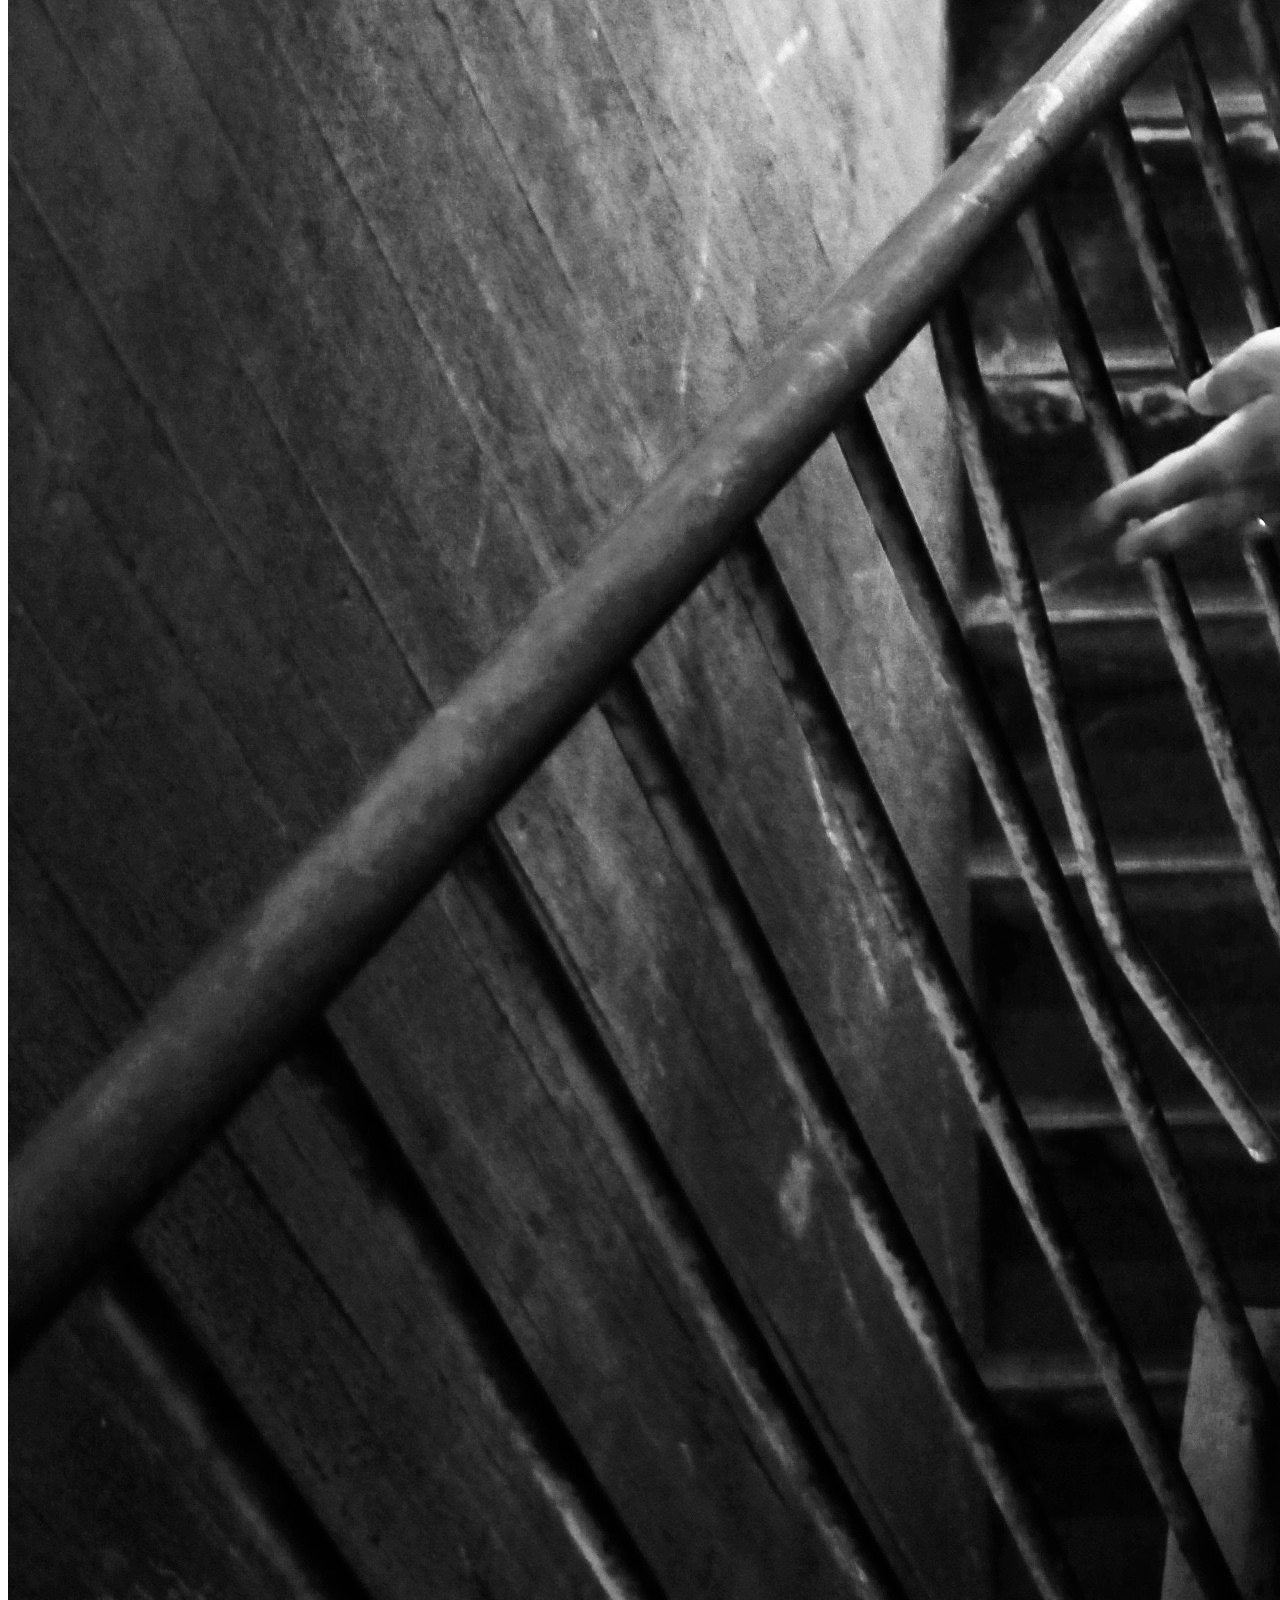
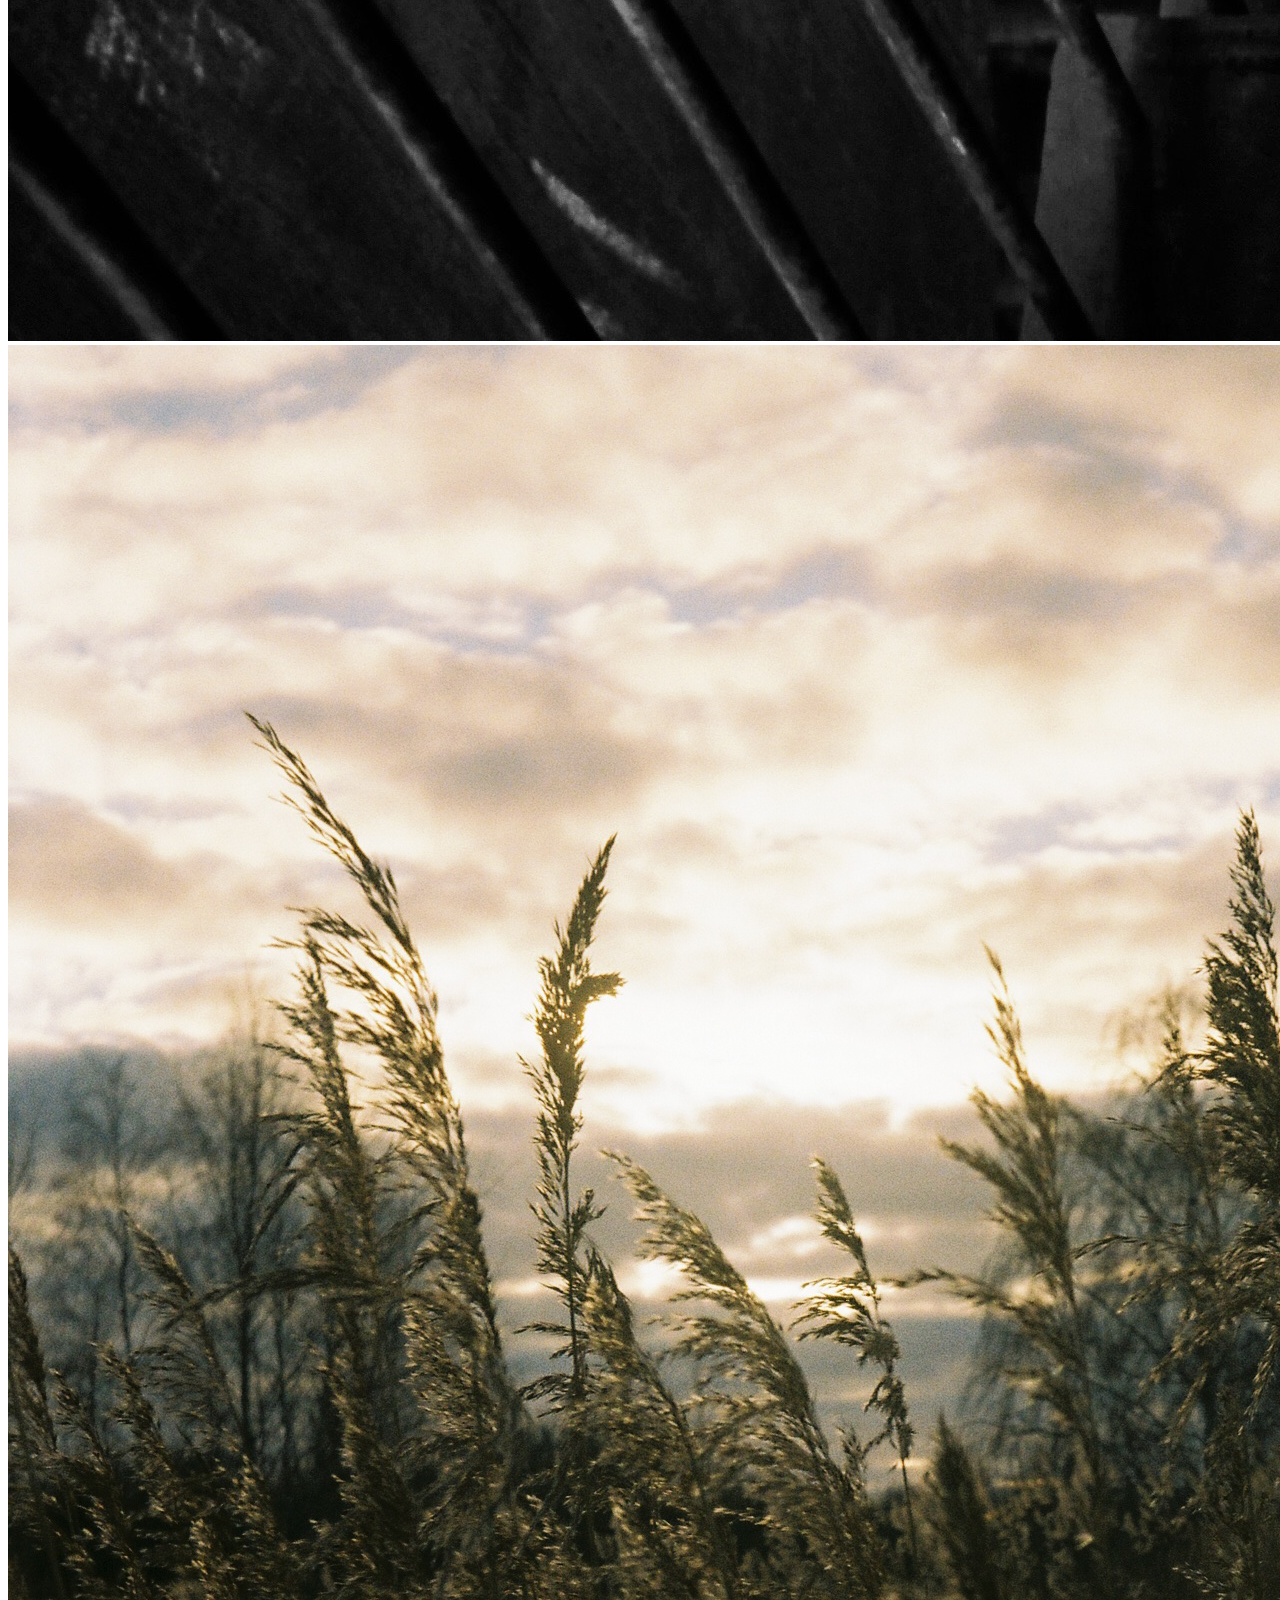
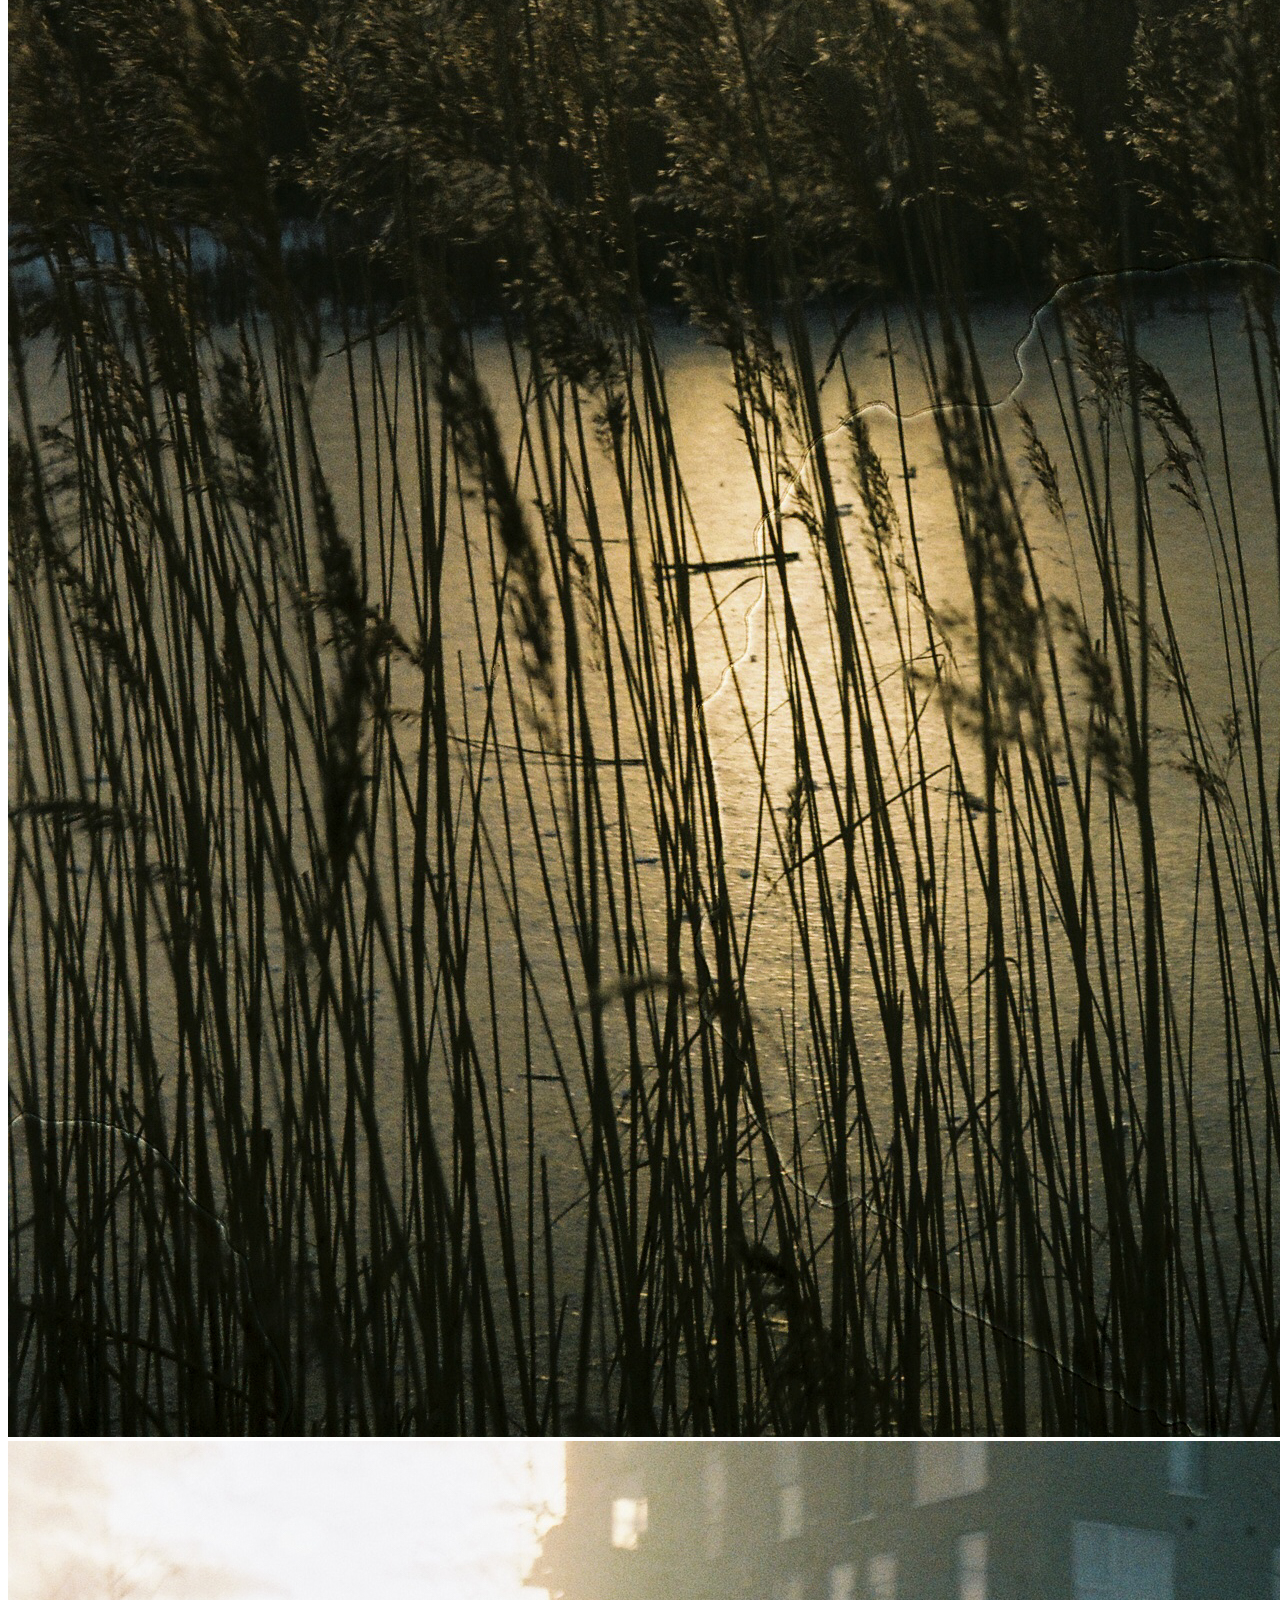
==== commit 3cc5e32d: "new1" ====
--- a/src/index.html
+++ b/src/index.html
@@ -13,43 +13,48 @@
     />
   </head>
   <body class="via-purple-3s00 bg-gradient-to-r from-purple-700 to-yellow-200">
-    <main class="mx-auto p-4">
+    <main class="m-4 mx-auto p-4">
       <div class="md:grid">
         <div class="md:grid-cols-2">
-          <h1
-            class="pt-14 pb-4 text-center text-2xl font-bold uppercase md:pt-28 md:text-center md:text-6xl"
-          >
-            Københavnerbilleder
-          </h1>
-          <img class="" src="kobenhavnerbilleder-sten-simons copy.png" alt="" />
+          <img class="p-6 md:w-8/12" src="Artboard 1.svg" alt="" />
+          <img
+            class="md:max-w-xl"
+            src="kobenhavnerbilleder-sten-simons copy.png"
+            alt=""
+          />
           <h2
-            class="text-1xl pt-10 text-center italic md:text-center md:text-4xl"
+            class="pt-8 text-center text-3xl italic md:pr-10 md:text-right md:text-4xl"
           >
             En guide til hipsterfotos
           </h2>
-          <h2
-            class="pt-4 text-center text-lg uppercase md:p-20 md:pl-16 md:text-center md:text-5xl"
+          <h3
+            class="pt-4 text-center text-lg font-normal md:pr-10 md:pb-6 md:text-right md:text-3xl md:font-semibold"
           >
             Af Steen Simons
-          </h2>
+          </h3>
         </div>
       </div>
+      <div class="text-right md:pr-10">
+        <button
+          class="mt-4 mb-8 rounded-xl bg-green-400 p-6 text-sm font-semibold uppercase shadow-2xl shadow-black md:p-10"
+        >
+          Køb nu
+        </button>
+      </div>
 
       <div class="md:p-16">
-        <h2
-          class="pt-56 text-2xl font-semibold uppercase md:pb-10 md:text-5xl md:underline"
-        >
-          fotografier
-        </h2>
-
-        <div class="flex gap-4 pt-11">
+        <div class="flex gap-4 pt-28">
           <p class="text-s md:text-2xl">
             Københavnerbilleder er de danske streetfotografers bibel. Det er en
             fusion mellem et kunstværk og en lærebog.
             <br />
           </p>
           <div class="">
-            <img class="md:w-5/12 md:pb-6" src="kbh-by-night-3.jpg" alt="" />
+            <img
+              class="rounded-3xl md:w-5/12 md:rounded-3xl md:pb-6"
+              src="kbh-by-night-3.jpg"
+              alt=""
+            />
           </div>
         </div>
 
@@ -66,7 +71,7 @@
         <section class="grid-cols-3 md:grid">
           <div>
             <img
-              class="md:w-11/12"
+              class="rounded-3xl md:w-11/12"
               src="foraar-med-et-agfa-lebox-2-20.jpg"
               alt=""
             />
@@ -74,7 +79,7 @@
 
           <div class="pt-4 md:pt-0">
             <img
-              class="md:w-11/12"
+              class="rounded-3xl md:w-11/12"
               src="nikkormat-ft2-orestad-c-6.jpg"
               alt=""
             />
@@ -82,7 +87,7 @@
 
           <div class="pt-4 md:pt-0">
             <img
-              class="md:w-11/12 md:pt-0"
+              class="rounded-3xl md:w-11/12 md:pt-0"
               src="nikkormat-ft2-remiseparken-7.jpg"
               alt=""
             />
@@ -107,7 +112,7 @@
           </div>
 
           <div>
-            <div class="flex justify-center pt-10">
+            <div class="flex justify-center">
               <img width="30" src="star.png" alt="" />
               <img width="30" src="star.png" alt="" />
               <img width="30" src="star.png" alt="" />
@@ -143,14 +148,6 @@
             </p>
           </div>
         </section>
-
-        <div class="pt-20 text-center">
-          <button
-            class="text-m mb-8 rounded-md bg-slate-800 p-6 uppercase text-slate-200 hover:bg-slate-200 hover:text-slate-800"
-          >
-            Køb nu
-          </button>
-        </div>
 
         <section class="md:mt-10 md:flex md:flex-row-reverse">
           <div class="pt-11">
@@ -171,14 +168,14 @@
           </div>
 
           <div class="pt-6 pb-6 md:pt-10 md:pb-20">
-            <img class="md:w-8/12" src="sten_simons.jpg" alt="" />
+            <img class="rounded-3xl md:w-8/12" src="sten_simons.jpg" alt="" />
           </div>
         </section>
 
         <section class="grid-cols-3 md:grid md:gap-5 md:text-center">
           <div class="pb-6">
             <img
-              class="md:w-11/12"
+              class="rounded-3xl md:w-11/12"
               src="vinter-2021-med-lomo-smena-17.jpg"
               alt=""
             />
@@ -186,7 +183,7 @@
 
           <div class="pb-6">
             <img
-              class="md:w-11/12"
+              class="rounded-3xl md:w-11/12"
               src="vinter-2021-med-lomo-smena-6.jpg"
               alt=""
             />
@@ -194,7 +191,7 @@
 
           <div class="">
             <img
-              class="md:w-12/12"
+              class="md:w-12/12 rounded-3xl"
               src="pinhole-objektiver-ved-eghjorten-3.jpg"
               alt=""
             />
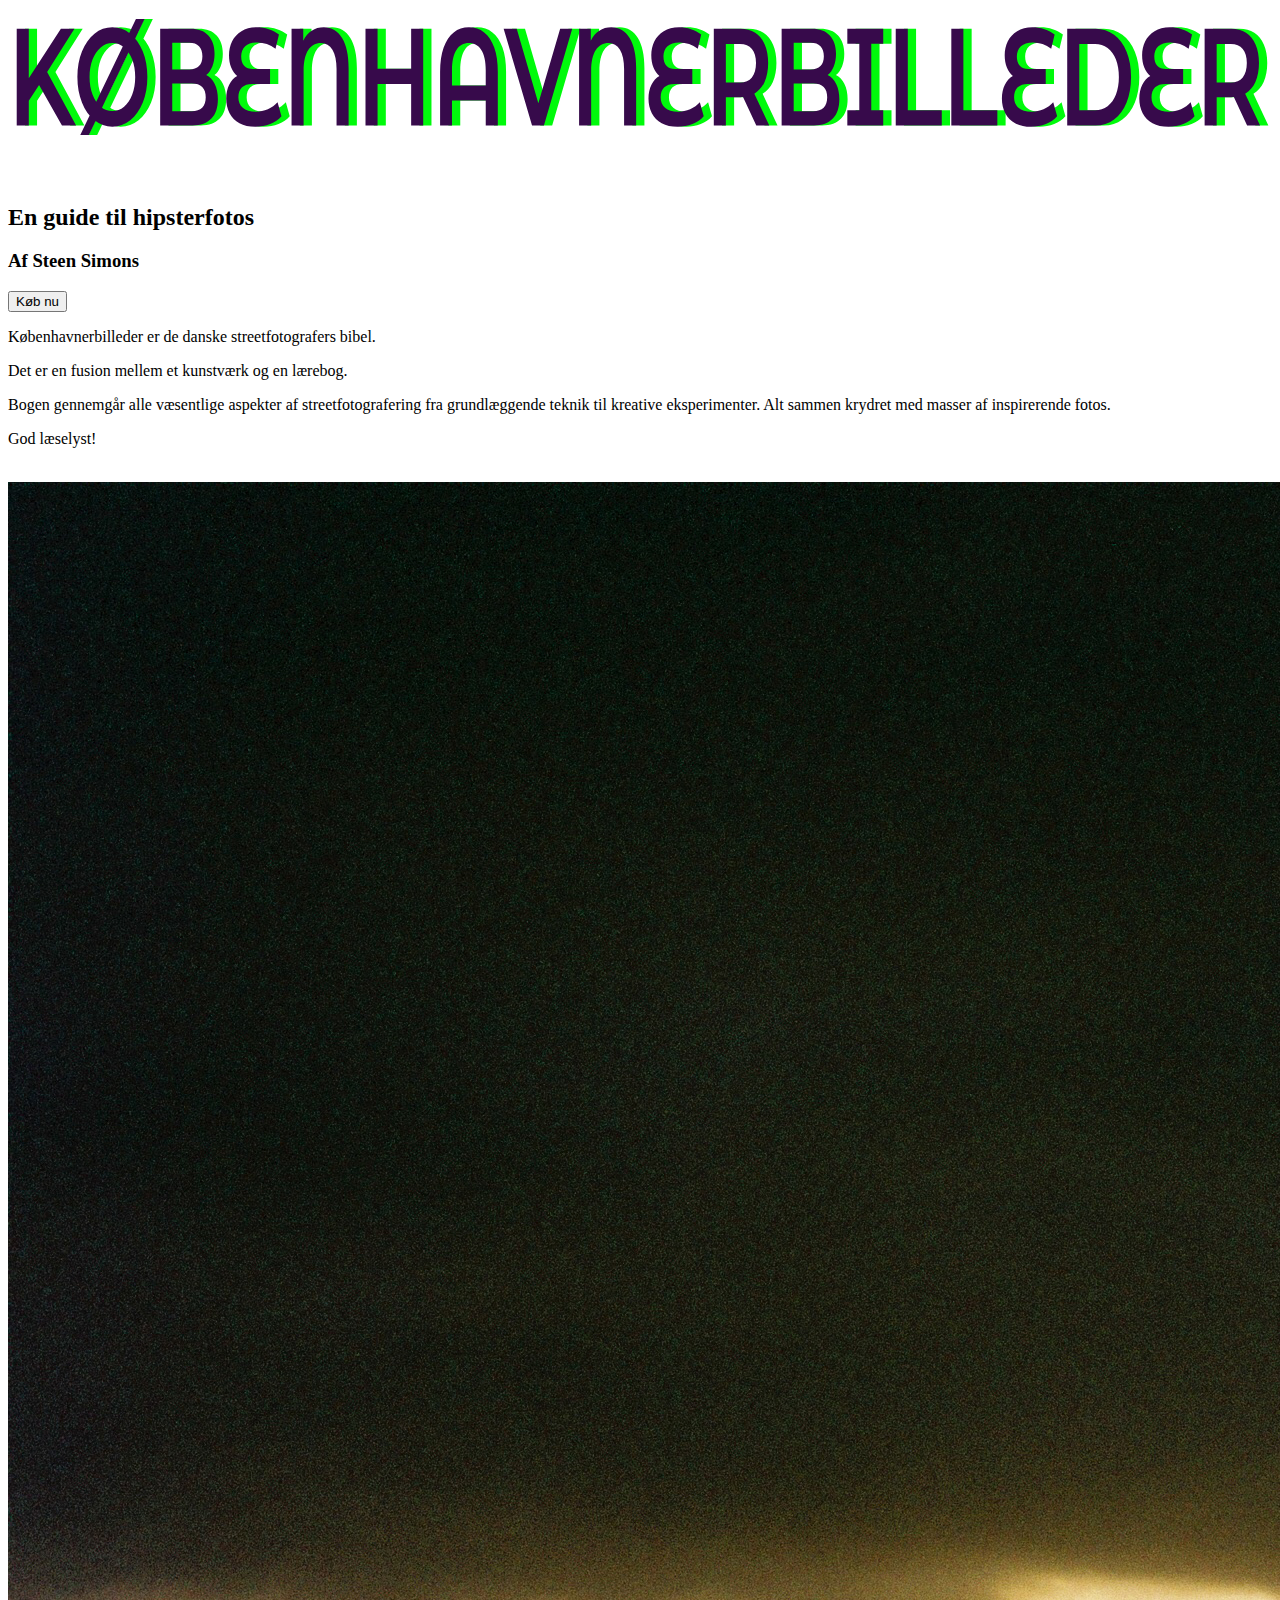
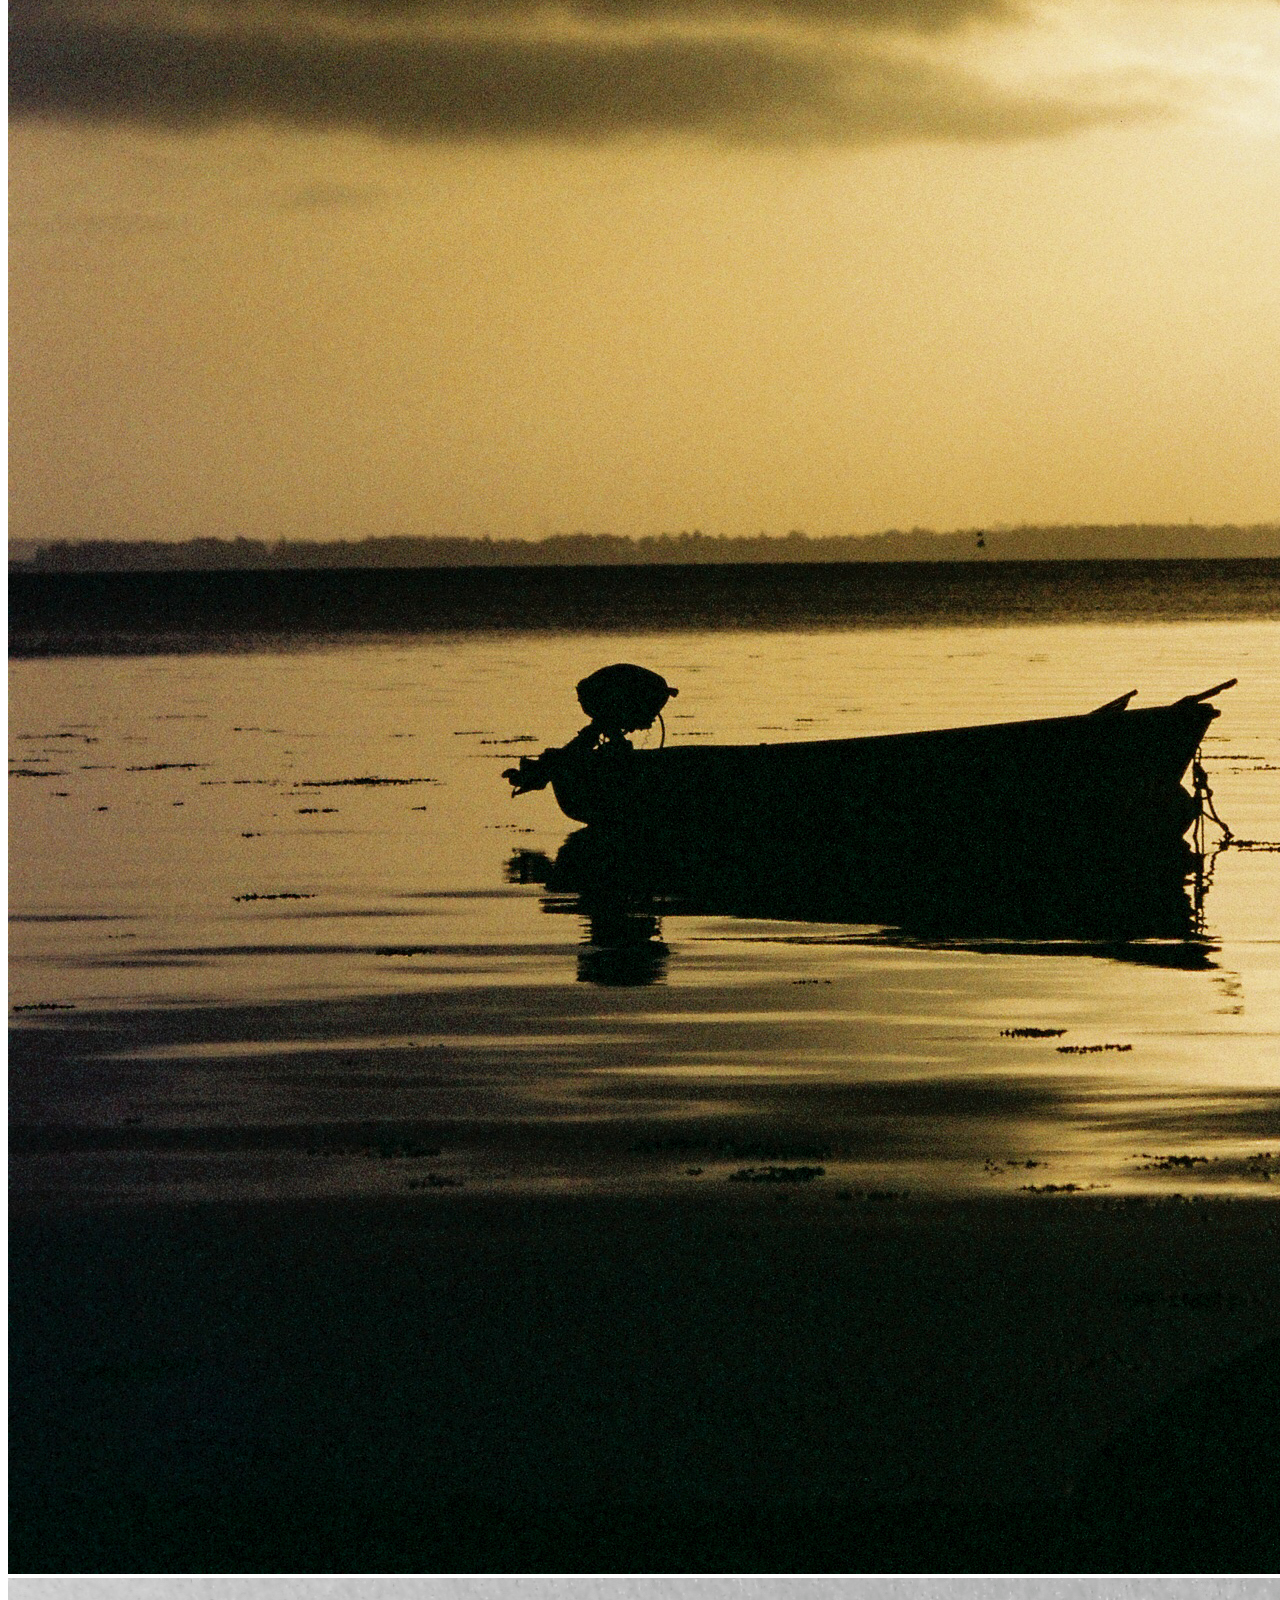
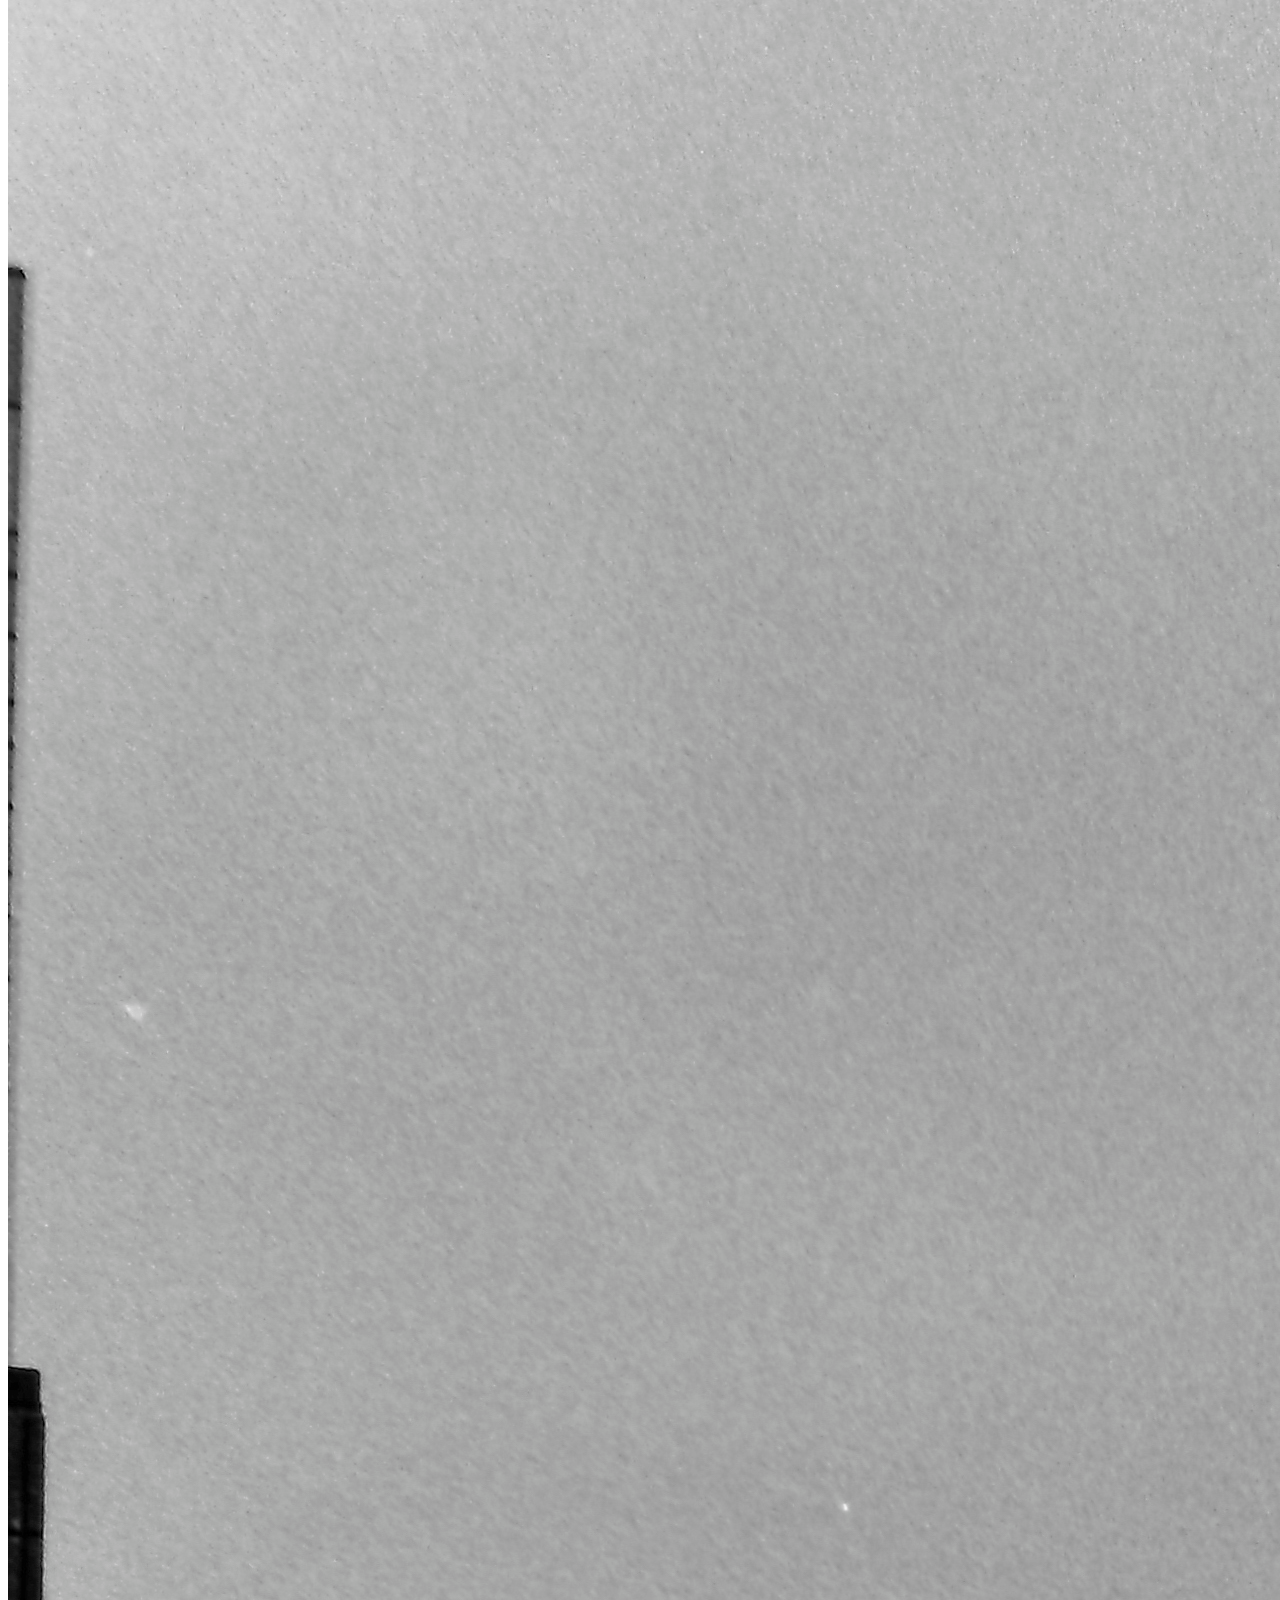
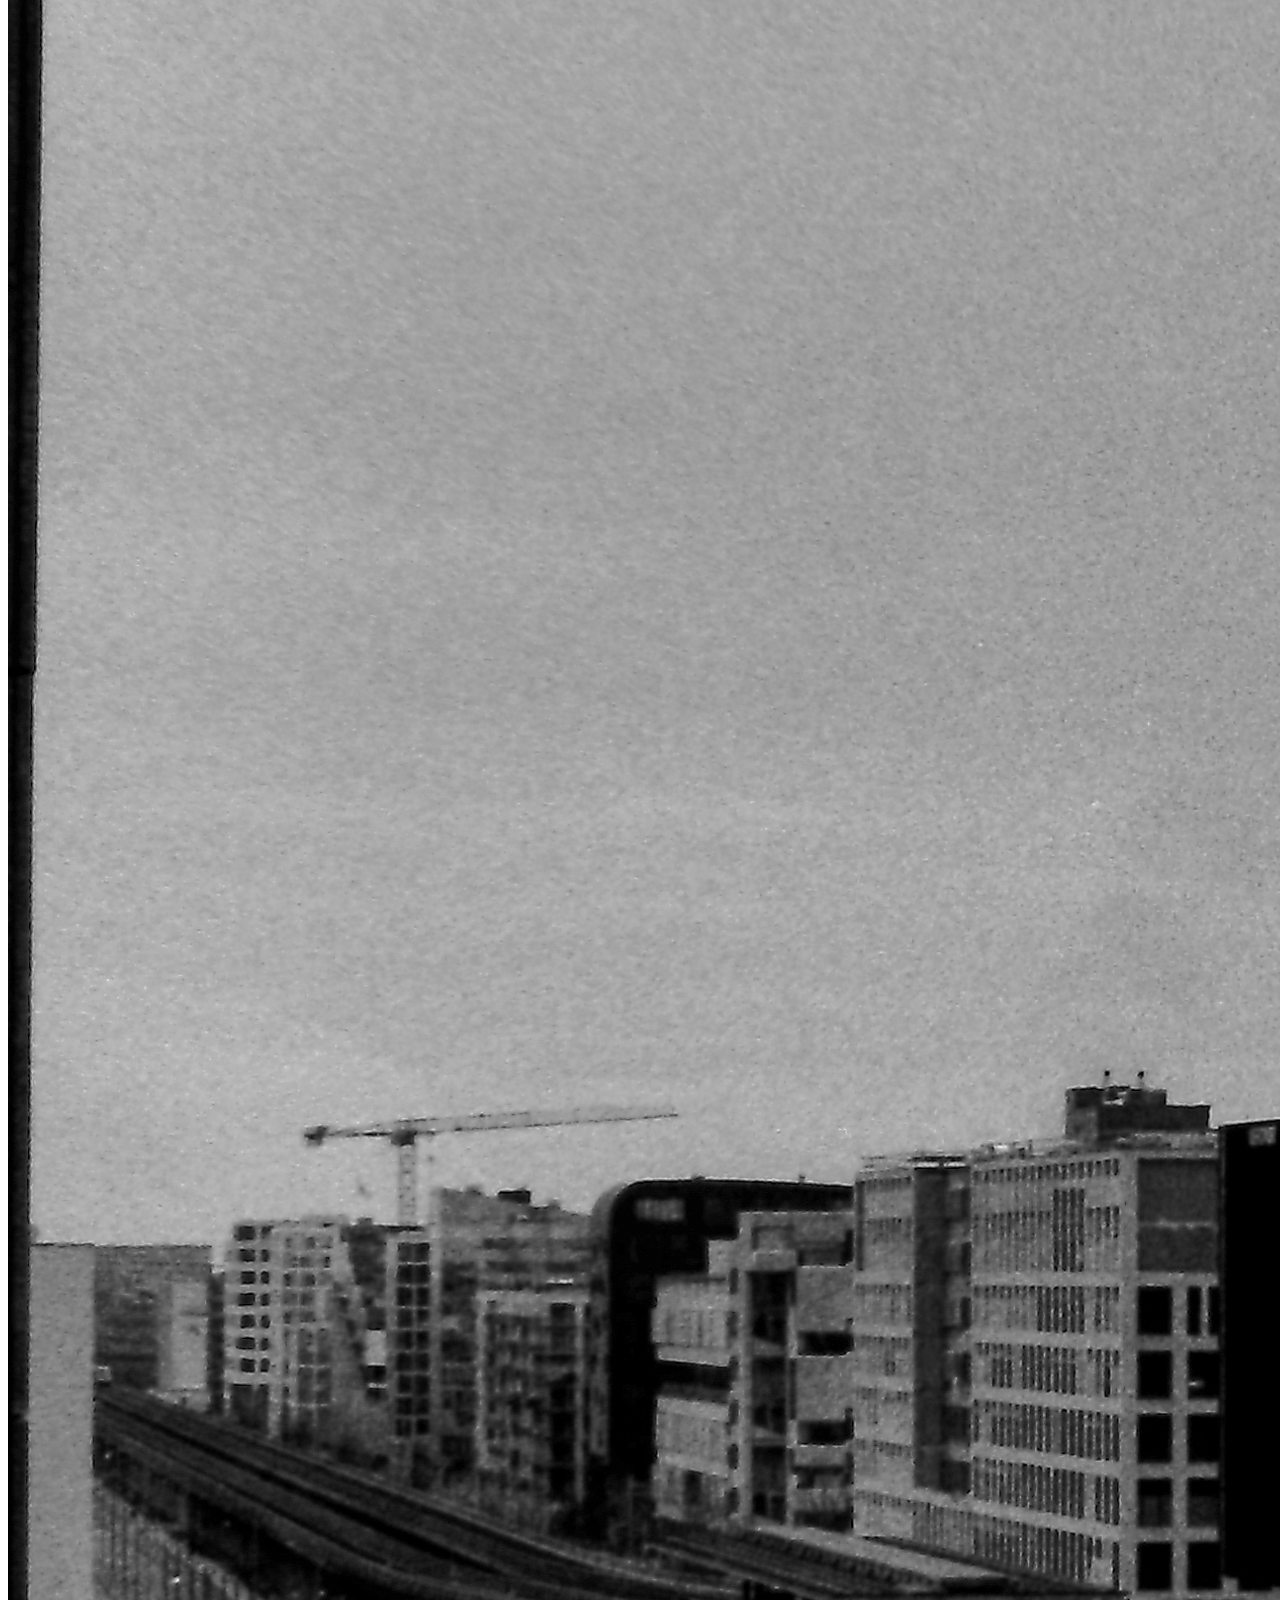
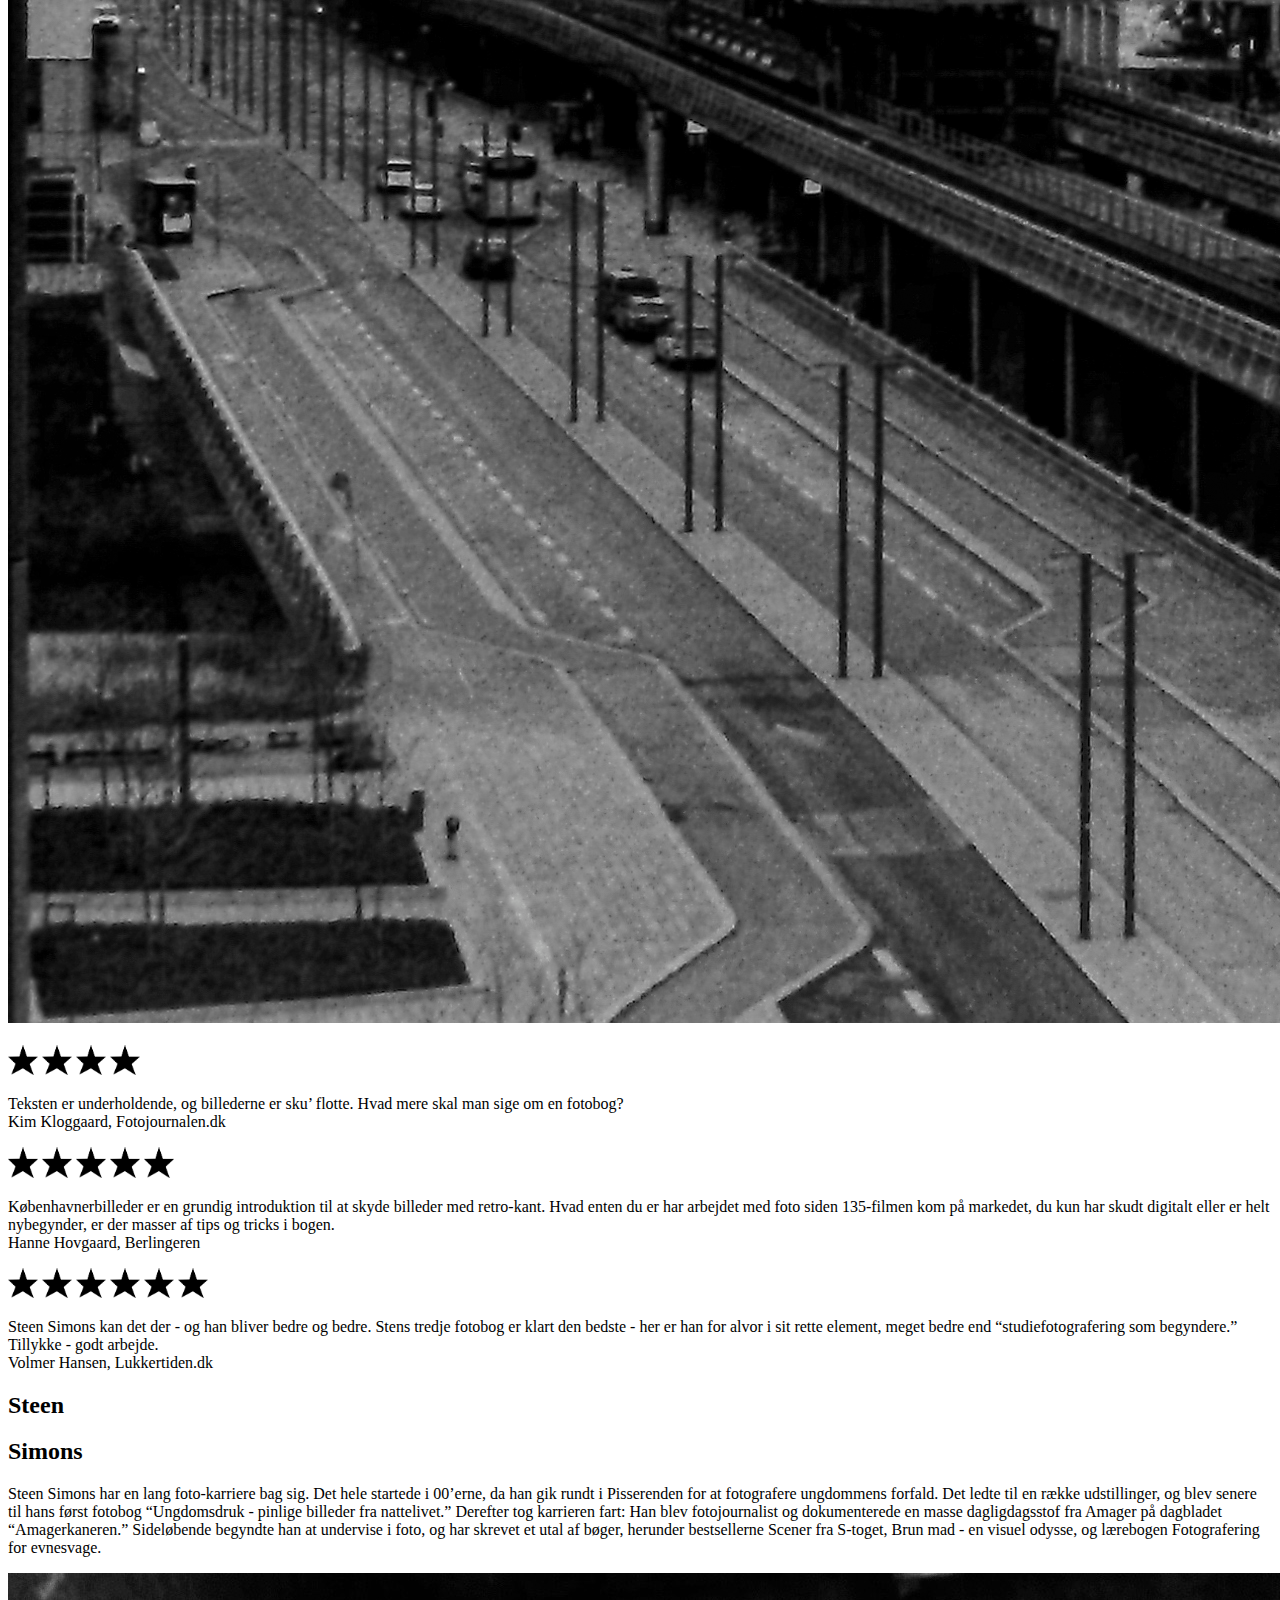
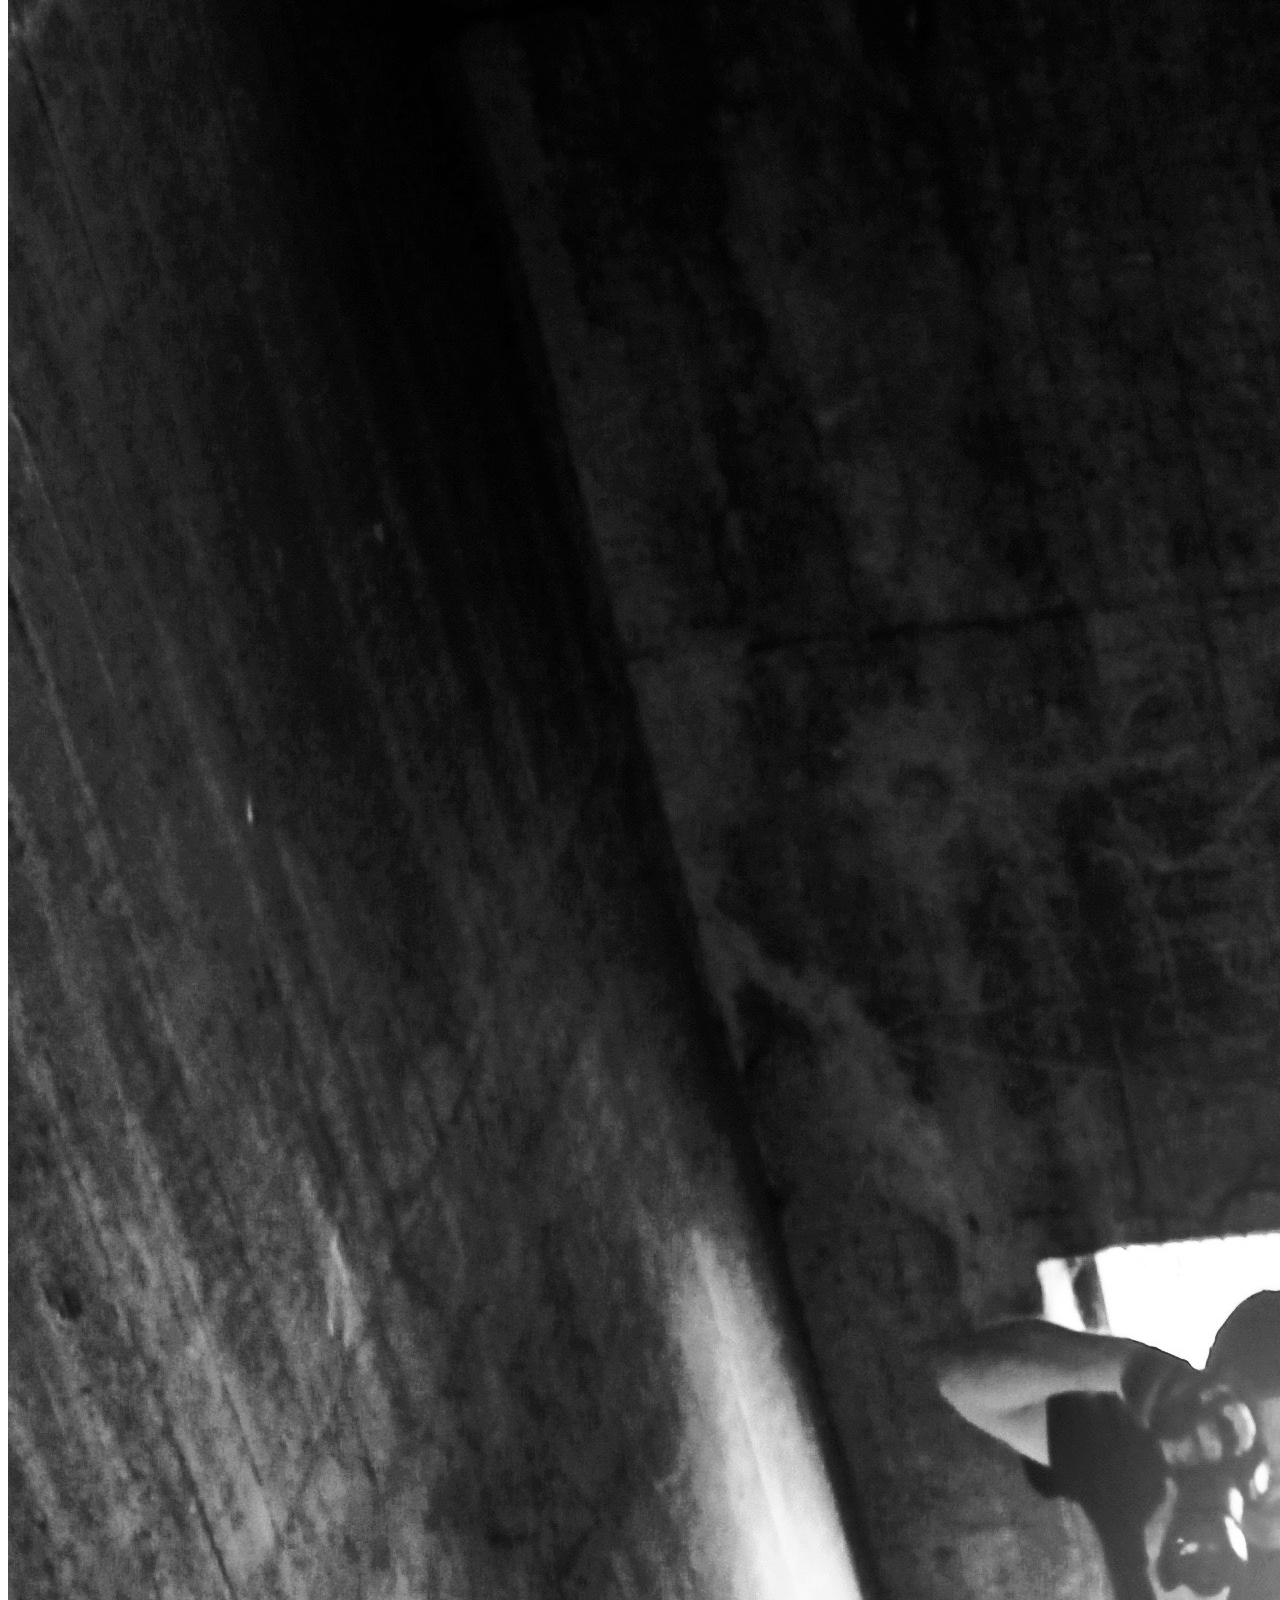
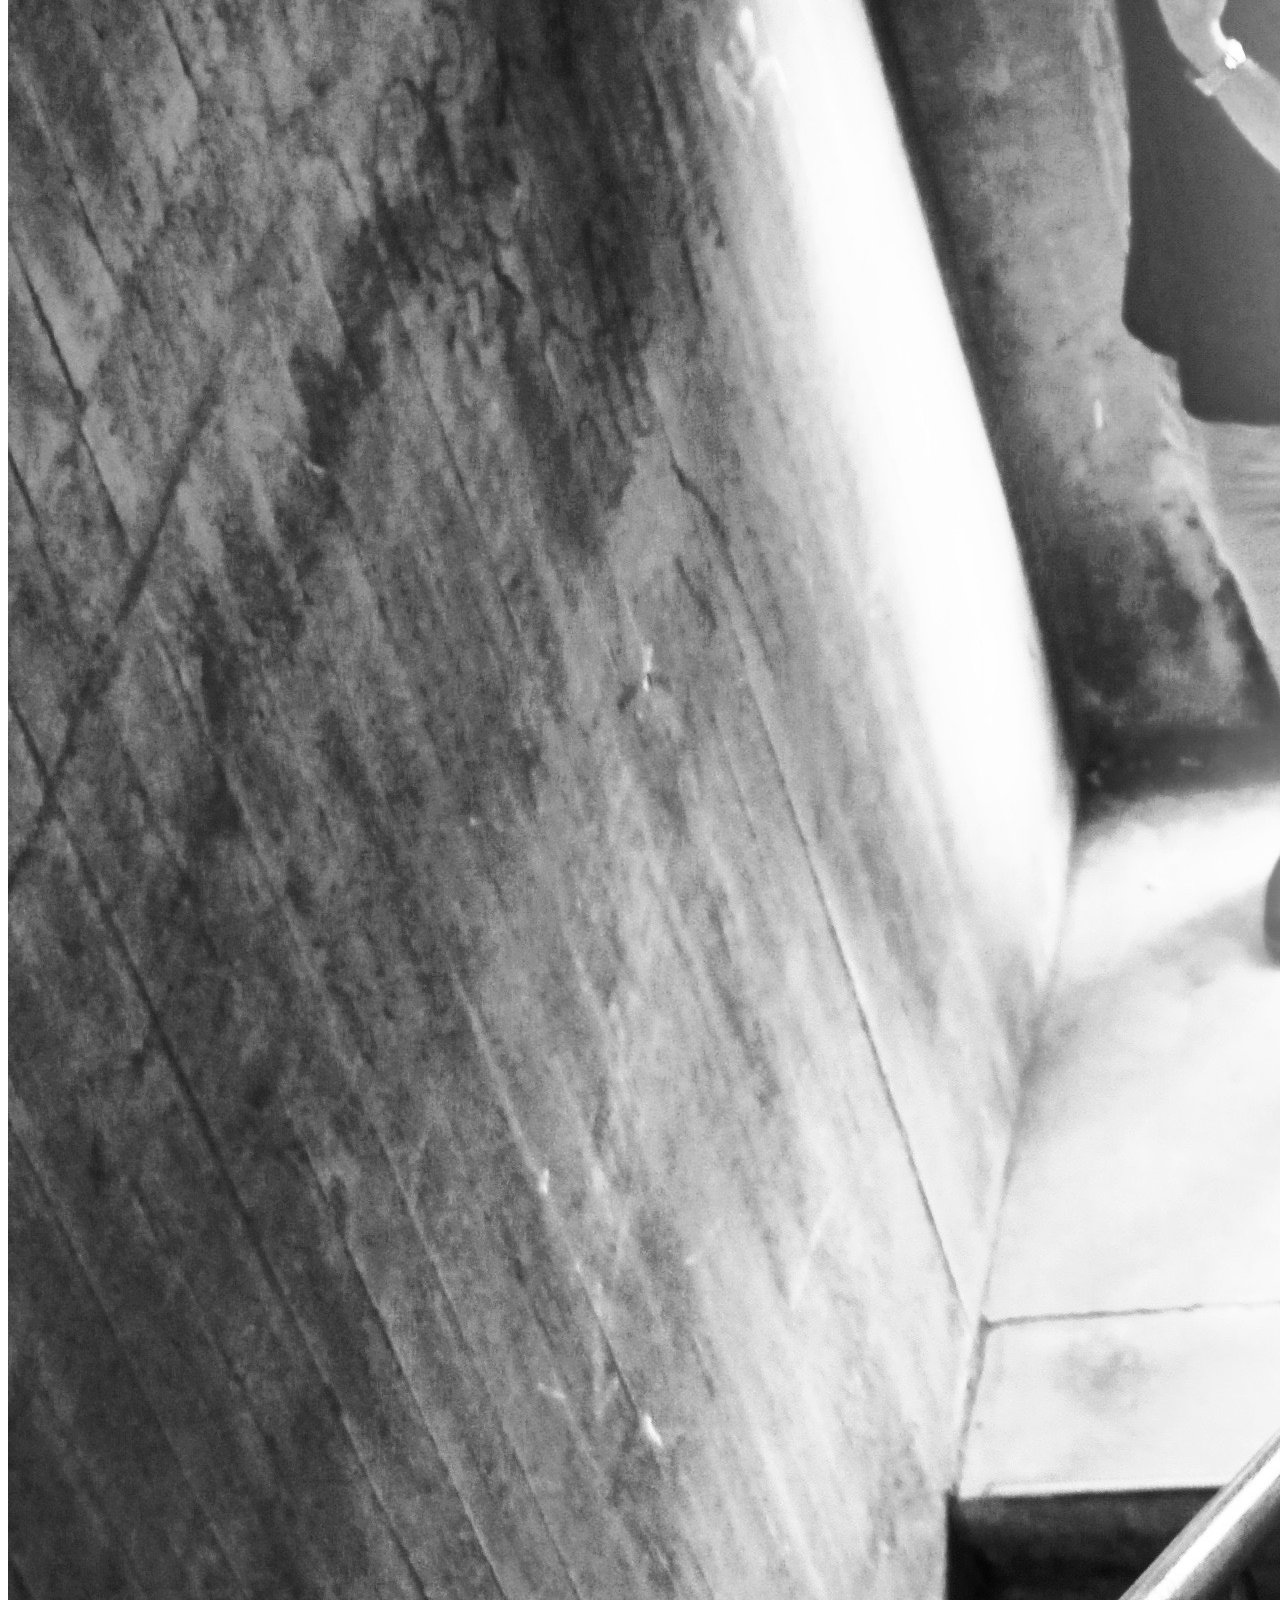
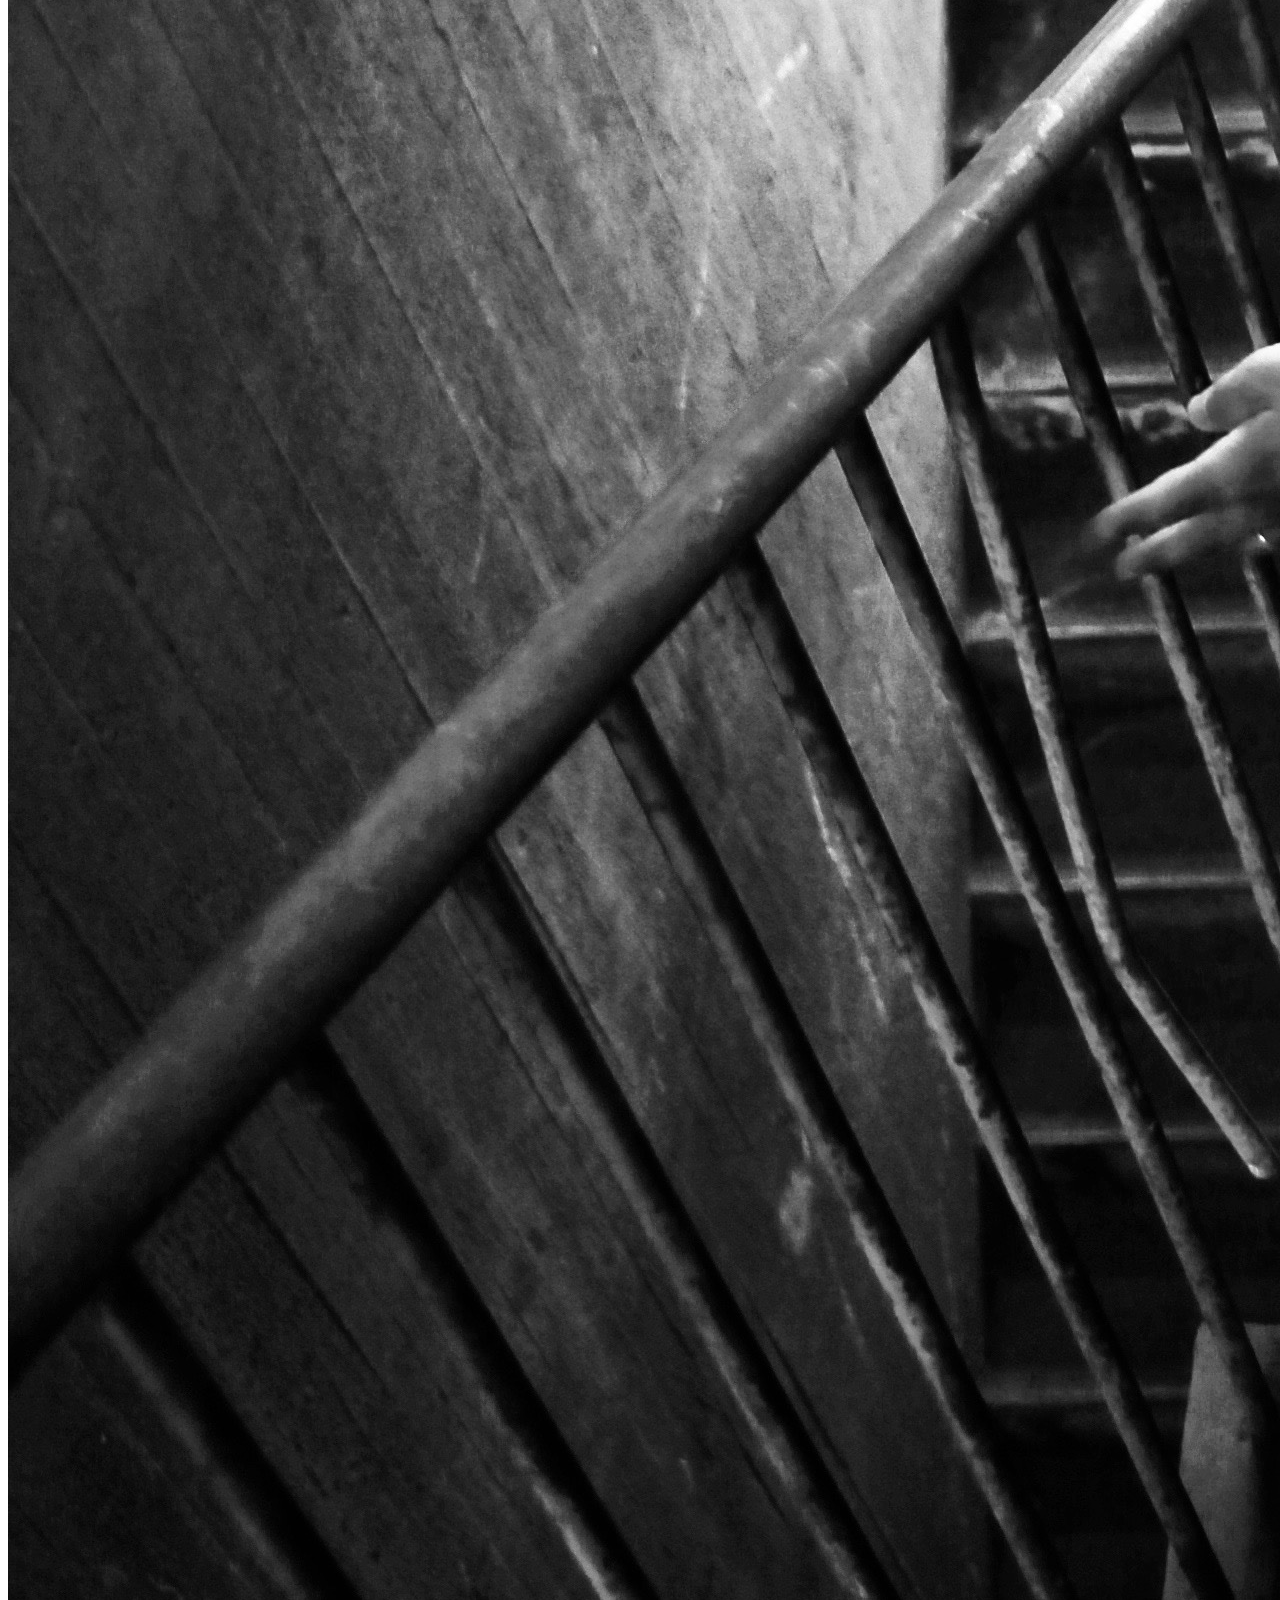
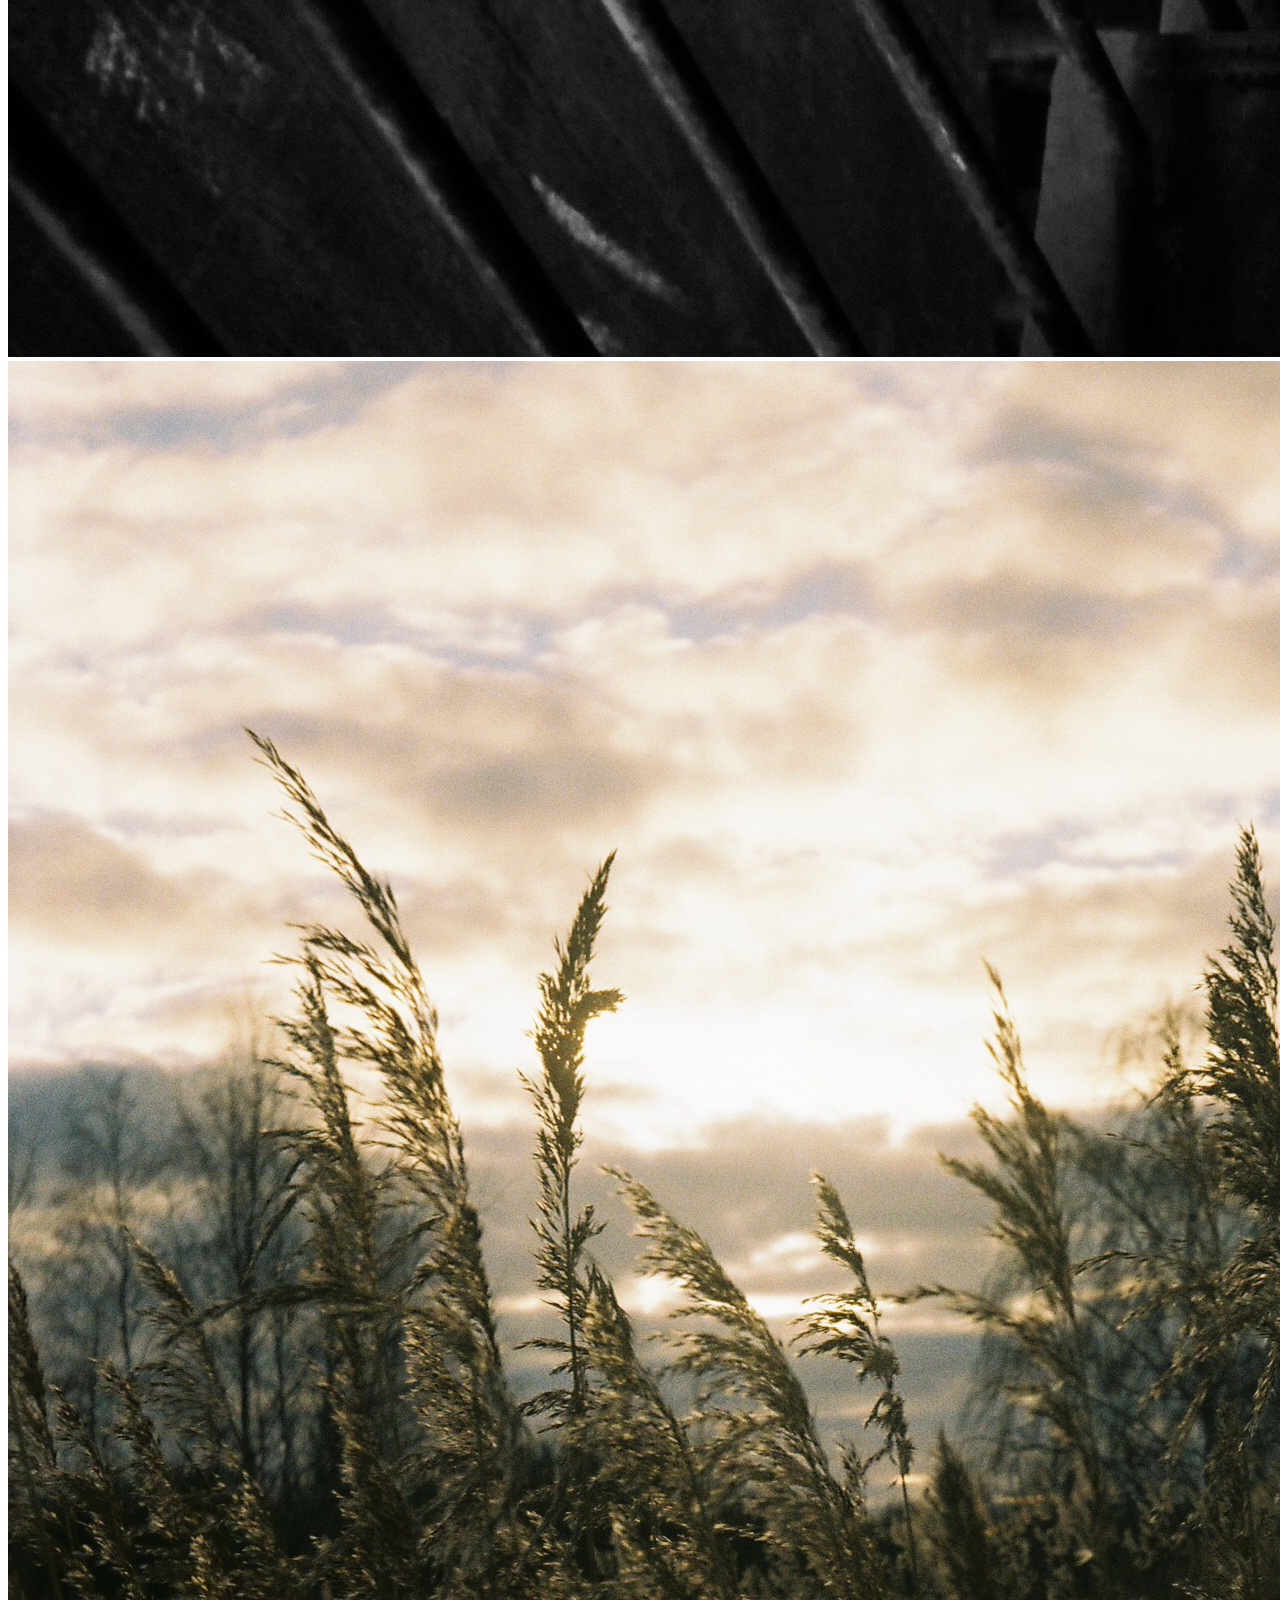
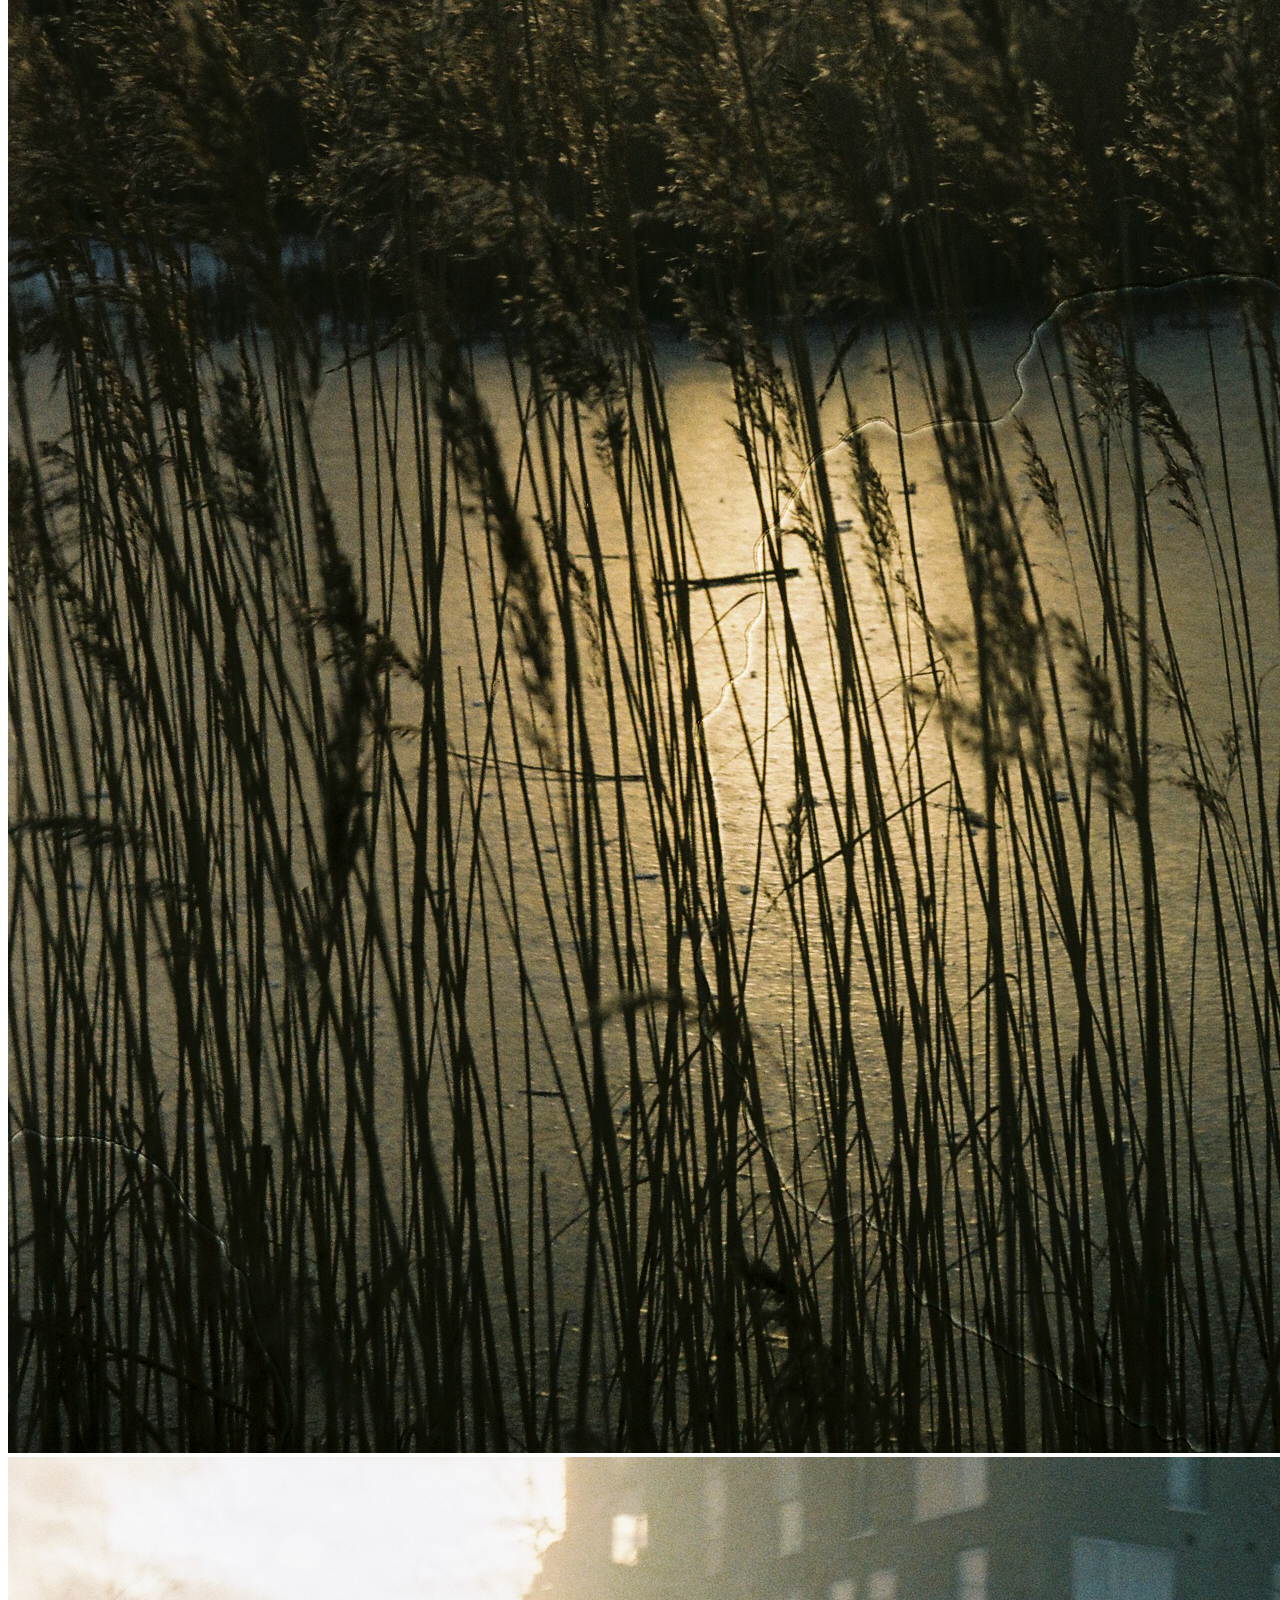
==== commit 0e1b8419: "new2" ====
--- a/src/index.html
+++ b/src/index.html
@@ -12,8 +12,8 @@
       rel="stylesheet"
     />
   </head>
-  <body class="via-purple-3s00 bg-gradient-to-r from-purple-700 to-yellow-200">
-    <main class="m-4 mx-auto p-4">
+  <body class="bg-gradient-to-r from-purple-700 via-purple-300 to-yellow-200">
+    <main class="mx-auto p-4">
       <div class="md:grid">
         <div class="md:grid-cols-2">
           <img class="p-6 md:w-8/12" src="Artboard 1.svg" alt="" />
@@ -23,12 +23,12 @@
             alt=""
           />
           <h2
-            class="pt-8 text-center text-3xl italic md:pr-10 md:text-right md:text-4xl"
+            class="pt-8 text-center text-3xl italic md:pr-10 md:pt-5 md:pb-3 md:text-right md:text-4xl"
           >
             En guide til hipsterfotos
           </h2>
           <h3
-            class="pt-4 text-center text-lg font-normal md:pr-10 md:pb-6 md:text-right md:text-3xl md:font-semibold"
+            class="pt-4 text-center text-lg font-normal md:pr-10 md:pb-6 md:text-right md:text-3xl"
           >
             Af Steen Simons
           </h3>
@@ -36,29 +36,39 @@
       </div>
       <div class="text-right md:pr-10">
         <button
-          class="mt-4 mb-8 rounded-xl bg-green-400 p-6 text-sm font-semibold uppercase shadow-2xl shadow-black md:p-10"
+          class="md: mt-4 mb-8 rounded-xl bg-green-400 p-6 text-sm font-semibold uppercase shadow-2xl shadow-black md:p-10"
         >
           Køb nu
         </button>
       </div>
 
+      <div
+        class="m-4 mb-10 mt-7 rounded-xl bg-purple-400 p-7 shadow-2xl shadow-purple-900"
+      >
+        <p class="m-4 text-lg font-semibold md:text-3xl">
+          Københavnerbilleder er de danske streetfotografers bibel.
+        </p>
+        <p class="m-4 text-lg font-semibold md:text-3xl">
+          Det er en fusion mellem et kunstværk og en lærebog.
+        </p>
+
+        <p class="text-s m-4 md:text-3xl">
+          Bogen gennemgår alle væsentlige aspekter af streetfotografering fra
+          grundlæggende teknik til kreative eksperimenter. Alt sammen krydret
+          med masser af inspirerende fotos.
+        </p>
+
+        <p class="text-s m-4 mb-10 md:text-3xl">God læselyst!</p>
+
+        <img
+          class="rounded-3xl md:w-5/12 md:rounded-3xl"
+          src="kbh-by-night-3.jpg"
+          alt=""
+        />
+      </div>
+
       <div class="md:p-16">
-        <div class="flex gap-4 pt-28">
-          <p class="text-s md:text-2xl">
-            Københavnerbilleder er de danske streetfotografers bibel. Det er en
-            fusion mellem et kunstværk og en lærebog.
-            <br />
-          </p>
-          <div class="">
-            <img
-              class="rounded-3xl md:w-5/12 md:rounded-3xl md:pb-6"
-              src="kbh-by-night-3.jpg"
-              alt=""
-            />
-          </div>
-        </div>
-
-        <div class="flex pt-4">
+        <!-- <div class="flex pt-4">
           <p class="text-s pb-10 pt-10 md:pb-20 md:text-2xl">
             Bogen gennemgår alle væsentlige aspekter af streetfotografering fra
             grundlæggende teknik til kreative eksperimenter. Alt sammen krydret
@@ -66,7 +76,7 @@
             <br />
             God læselyst!
           </p>
-        </div>
+        </div> -->
 
         <section class="grid-cols-3 md:grid">
           <div>
@@ -96,14 +106,14 @@
 
         <section class="md:flex">
           <div>
-            <div class="flex justify-center pt-10">
+            <div class="flex justify-center pt-4">
               <img width="30" src="star.png" alt="" />
               <img width="30" src="star.png" alt="" />
               <img width="30" src="star.png" alt="" />
               <img width="30" src="star.png" alt="" />
             </div>
 
-            <p class="p-3 pt-4 text-sm italic">
+            <p class="p-3 text-sm italic">
               Teksten er underholdende, og billederne er sku’ flotte. Hvad mere
               skal man sige om en fotobog?
               <br />
@@ -112,14 +122,14 @@
           </div>
 
           <div>
-            <div class="flex justify-center">
+            <div class="flex justify-center pt-4 md:pl-56">
               <img width="30" src="star.png" alt="" />
               <img width="30" src="star.png" alt="" />
               <img width="30" src="star.png" alt="" />
               <img width="30" src="star.png" alt="" />
               <img width="30" src="star.png" alt="" />
             </div>
-            <p class="p-3 pt-4 text-sm italic">
+            <p class="p-3 pt-4 text-sm italic md:pl-64">
               Københavnerbilleder er en grundig introduktion til at skyde
               billeder med retro-kant. Hvad enten du er har arbejdet med foto
               siden 135-filmen kom på markedet, du kun har skudt digitalt eller
@@ -130,7 +140,7 @@
           </div>
 
           <div>
-            <div class="flex justify-center pt-11">
+            <div class="flex justify-center p-4">
               <img width="30" src="star.png" alt="" />
               <img width="30" src="star.png" alt="" />
               <img width="30" src="star.png" alt="" />
@@ -138,7 +148,7 @@
               <img width="30" src="star.png" alt="" />
               <img width="30" src="star.png" alt="" />
             </div>
-            <p class="p-3 pt-4 text-sm italic">
+            <p class="p-3 text-sm italic md:pl-28">
               Steen Simons kan det der - og han bliver bedre og bedre. Stens
               tredje fotobog er klart den bedste - her er han for alvor i sit
               rette element, meget bedre end “studiefotografering som
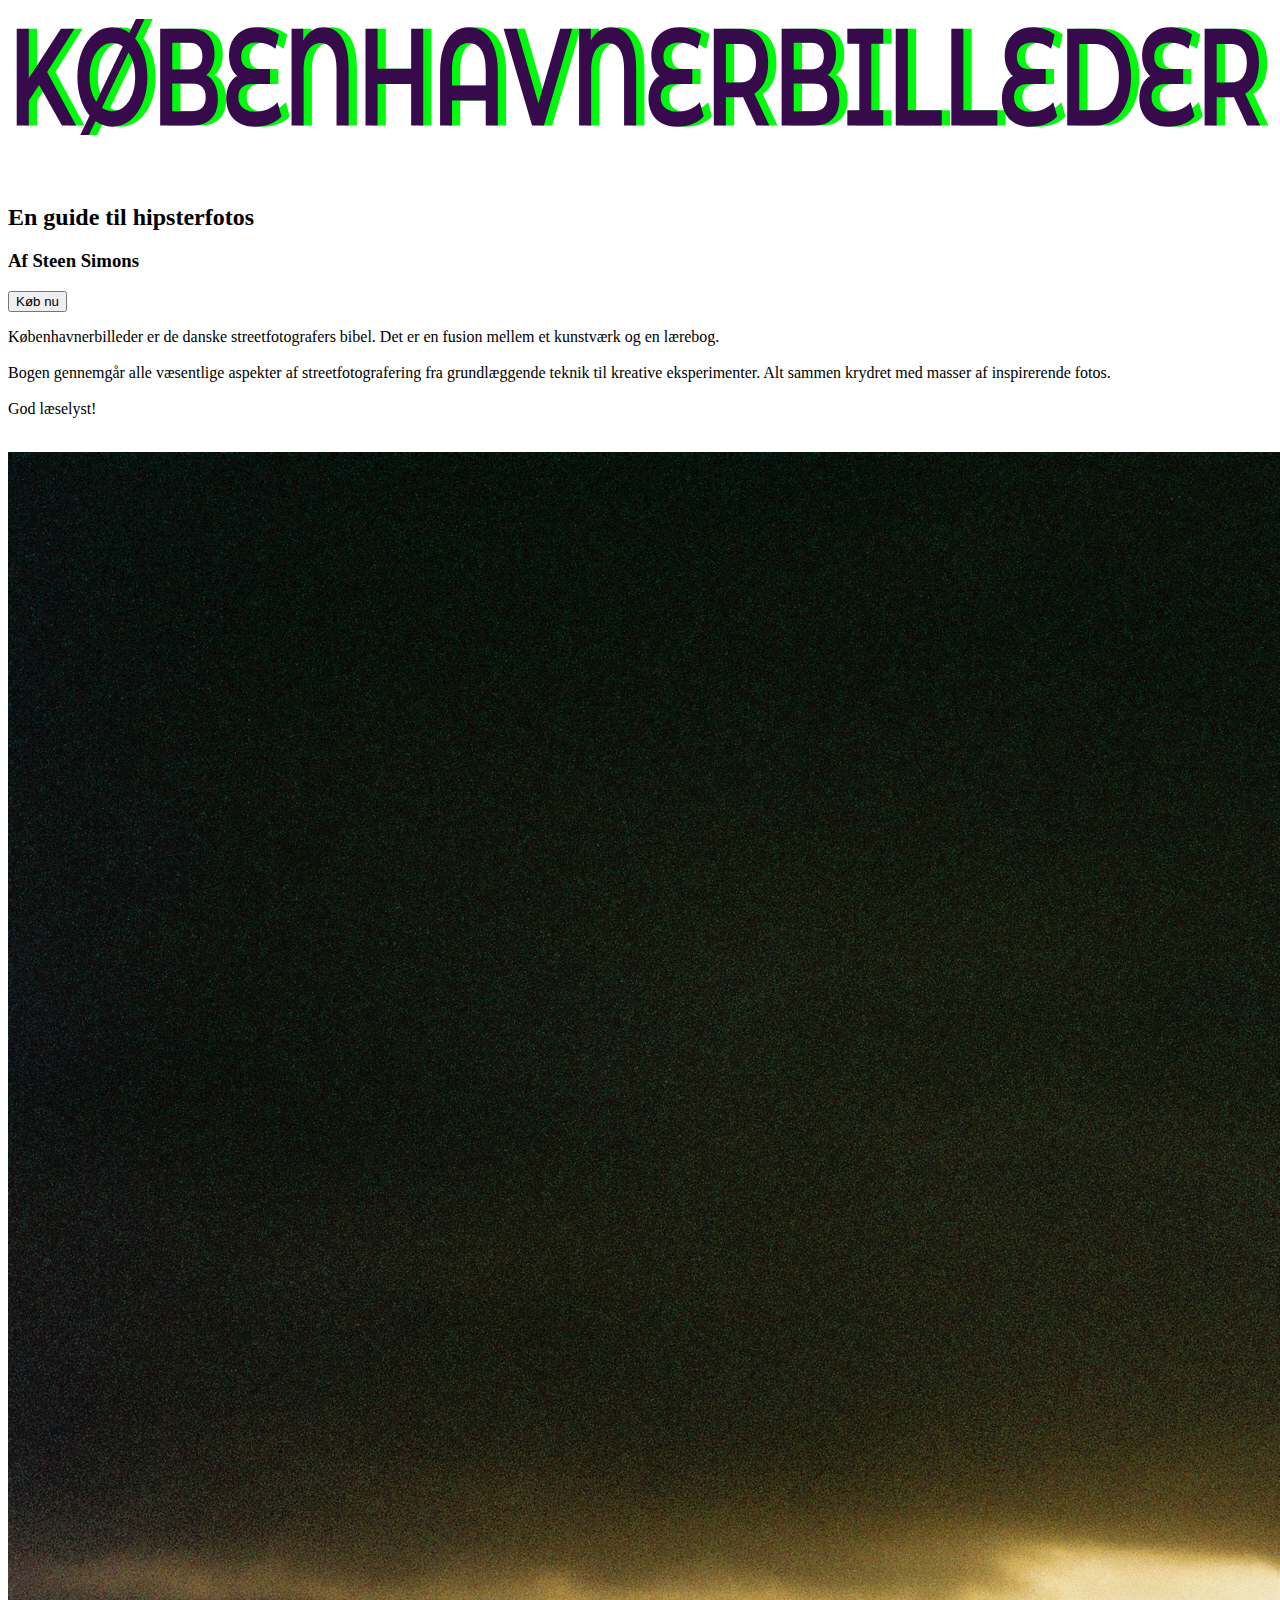
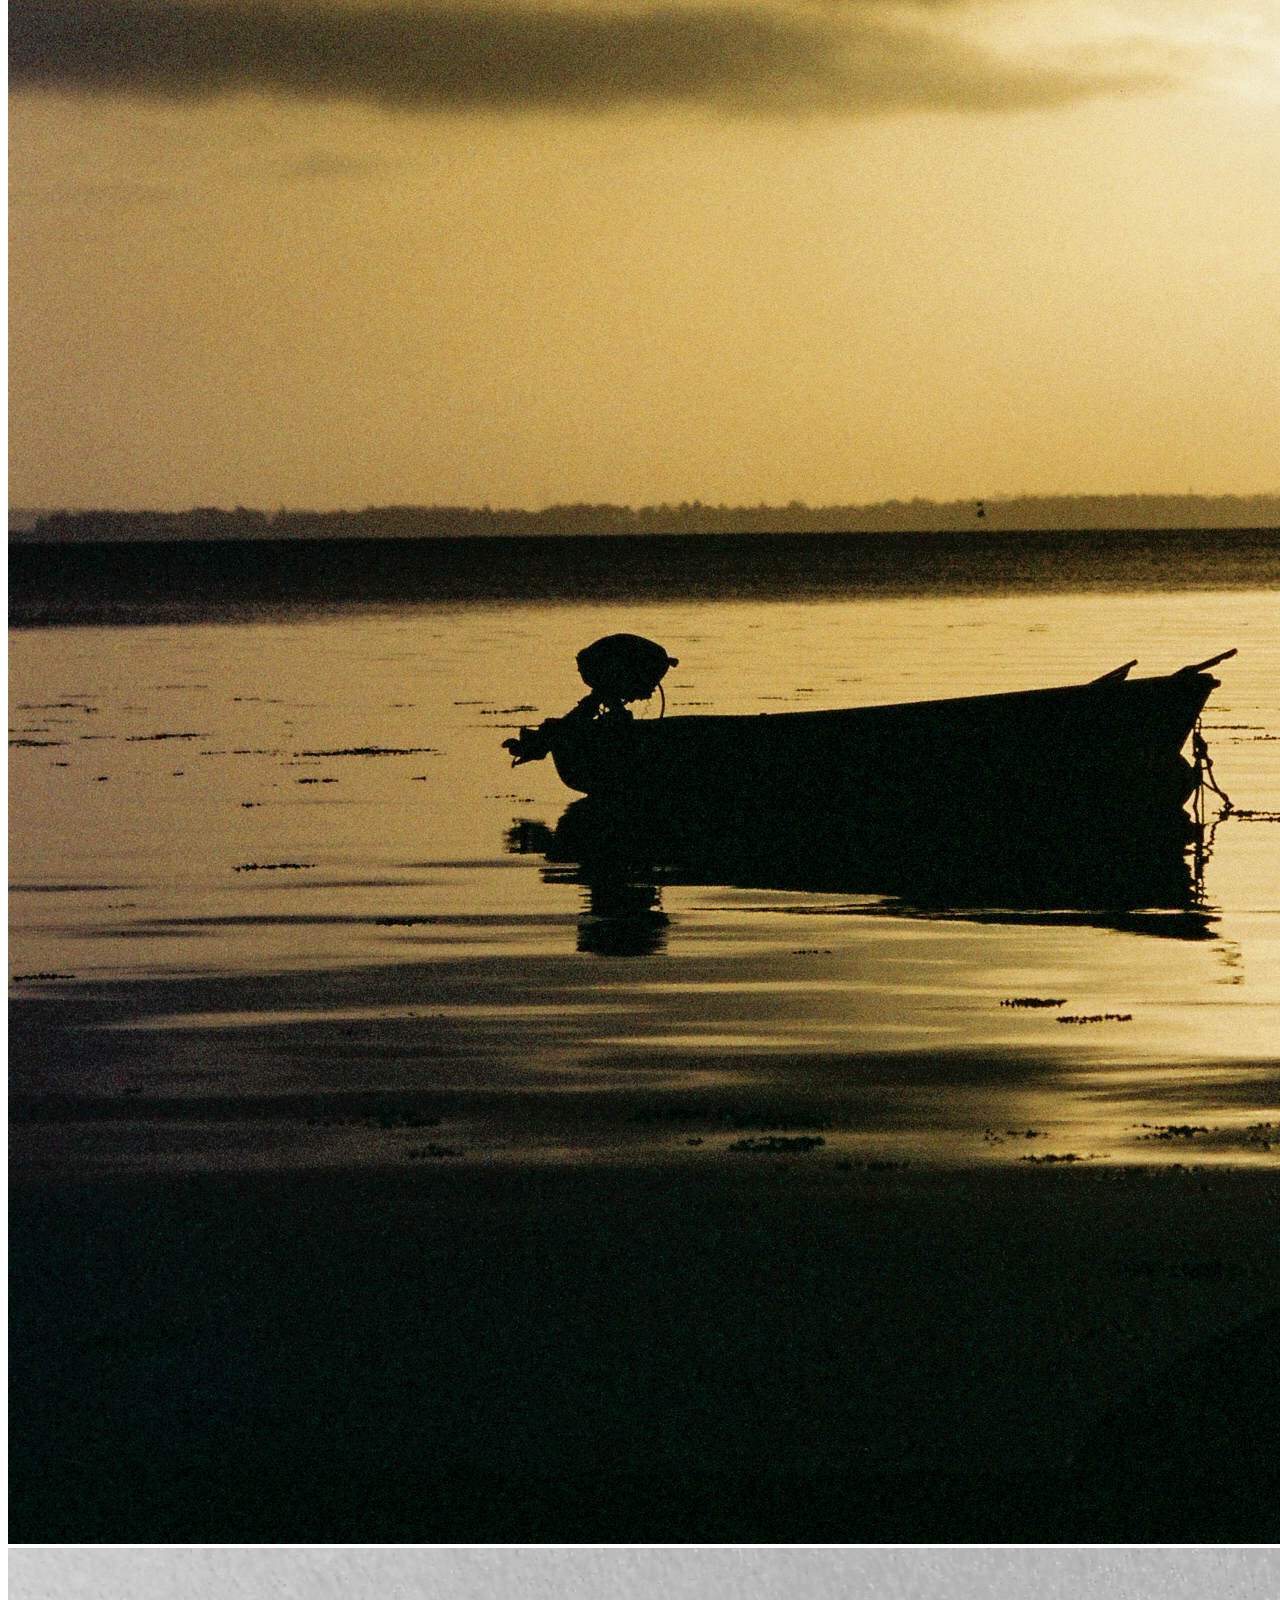
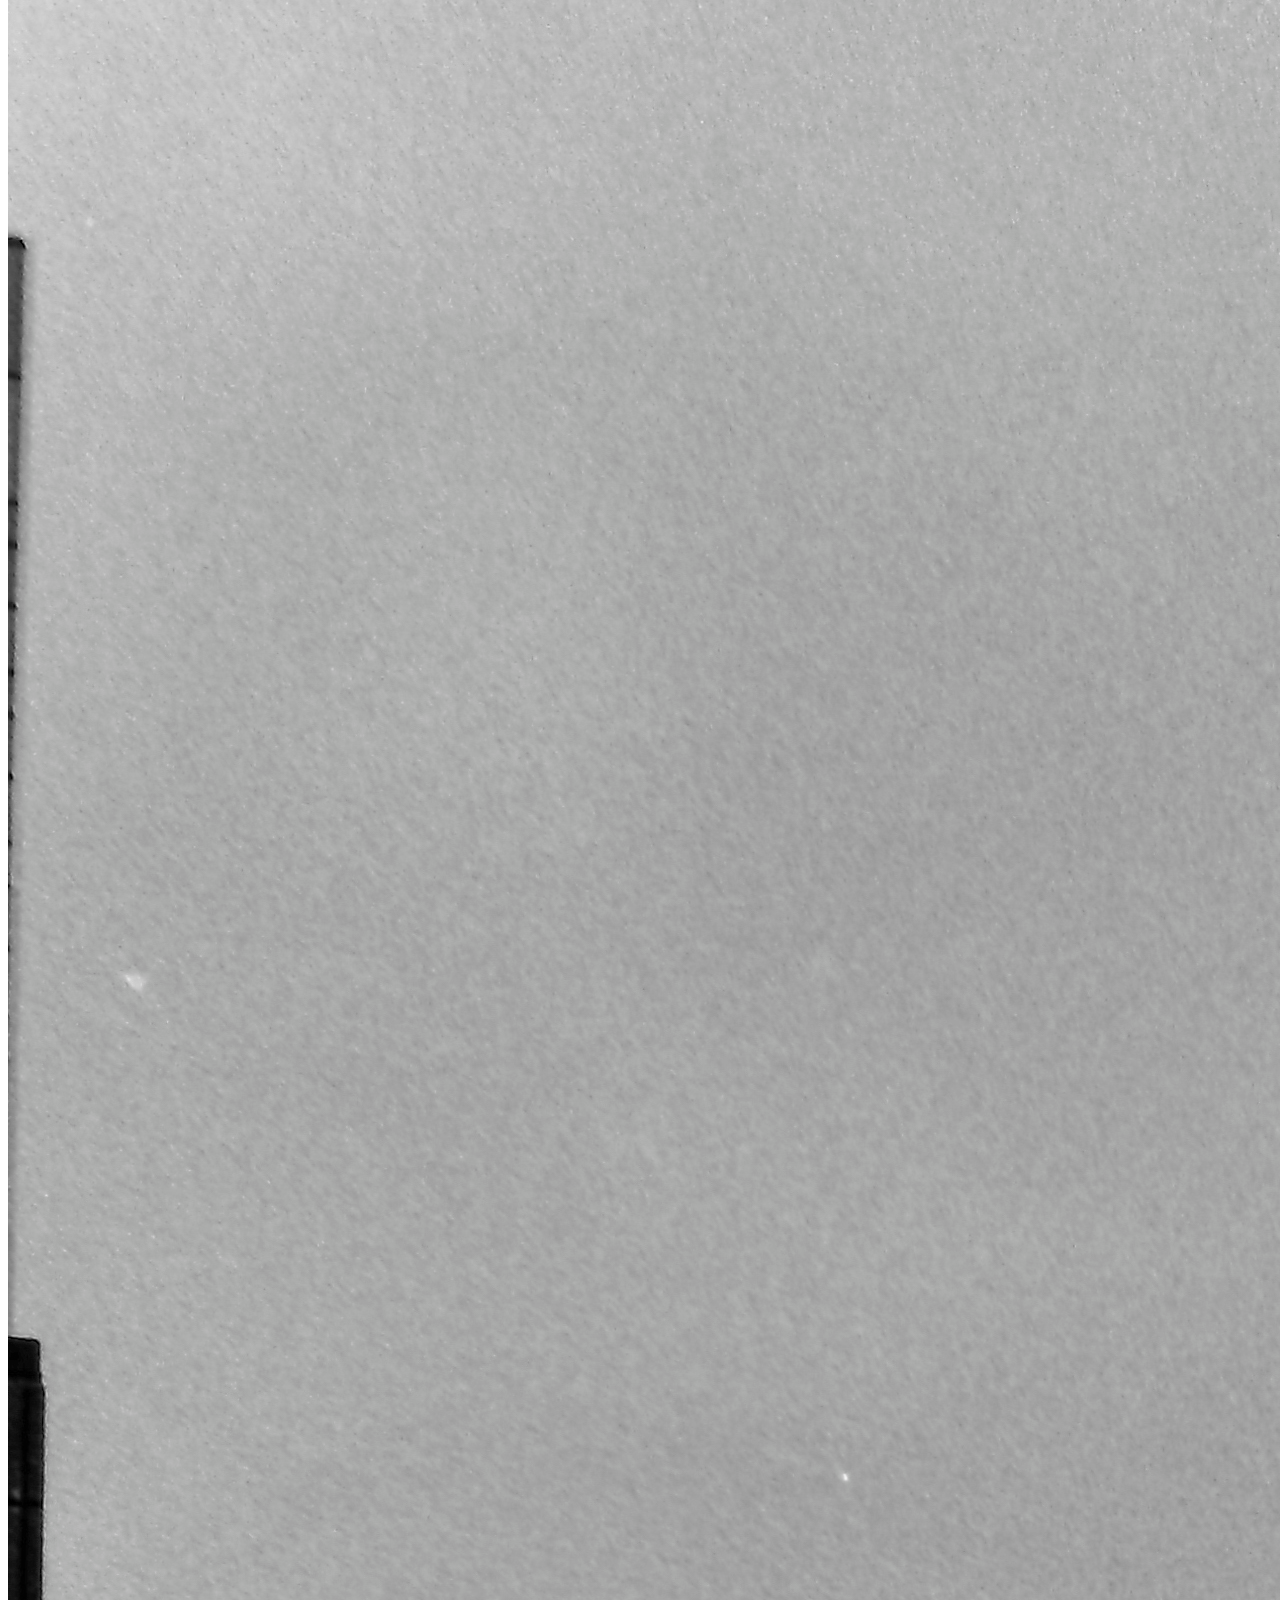
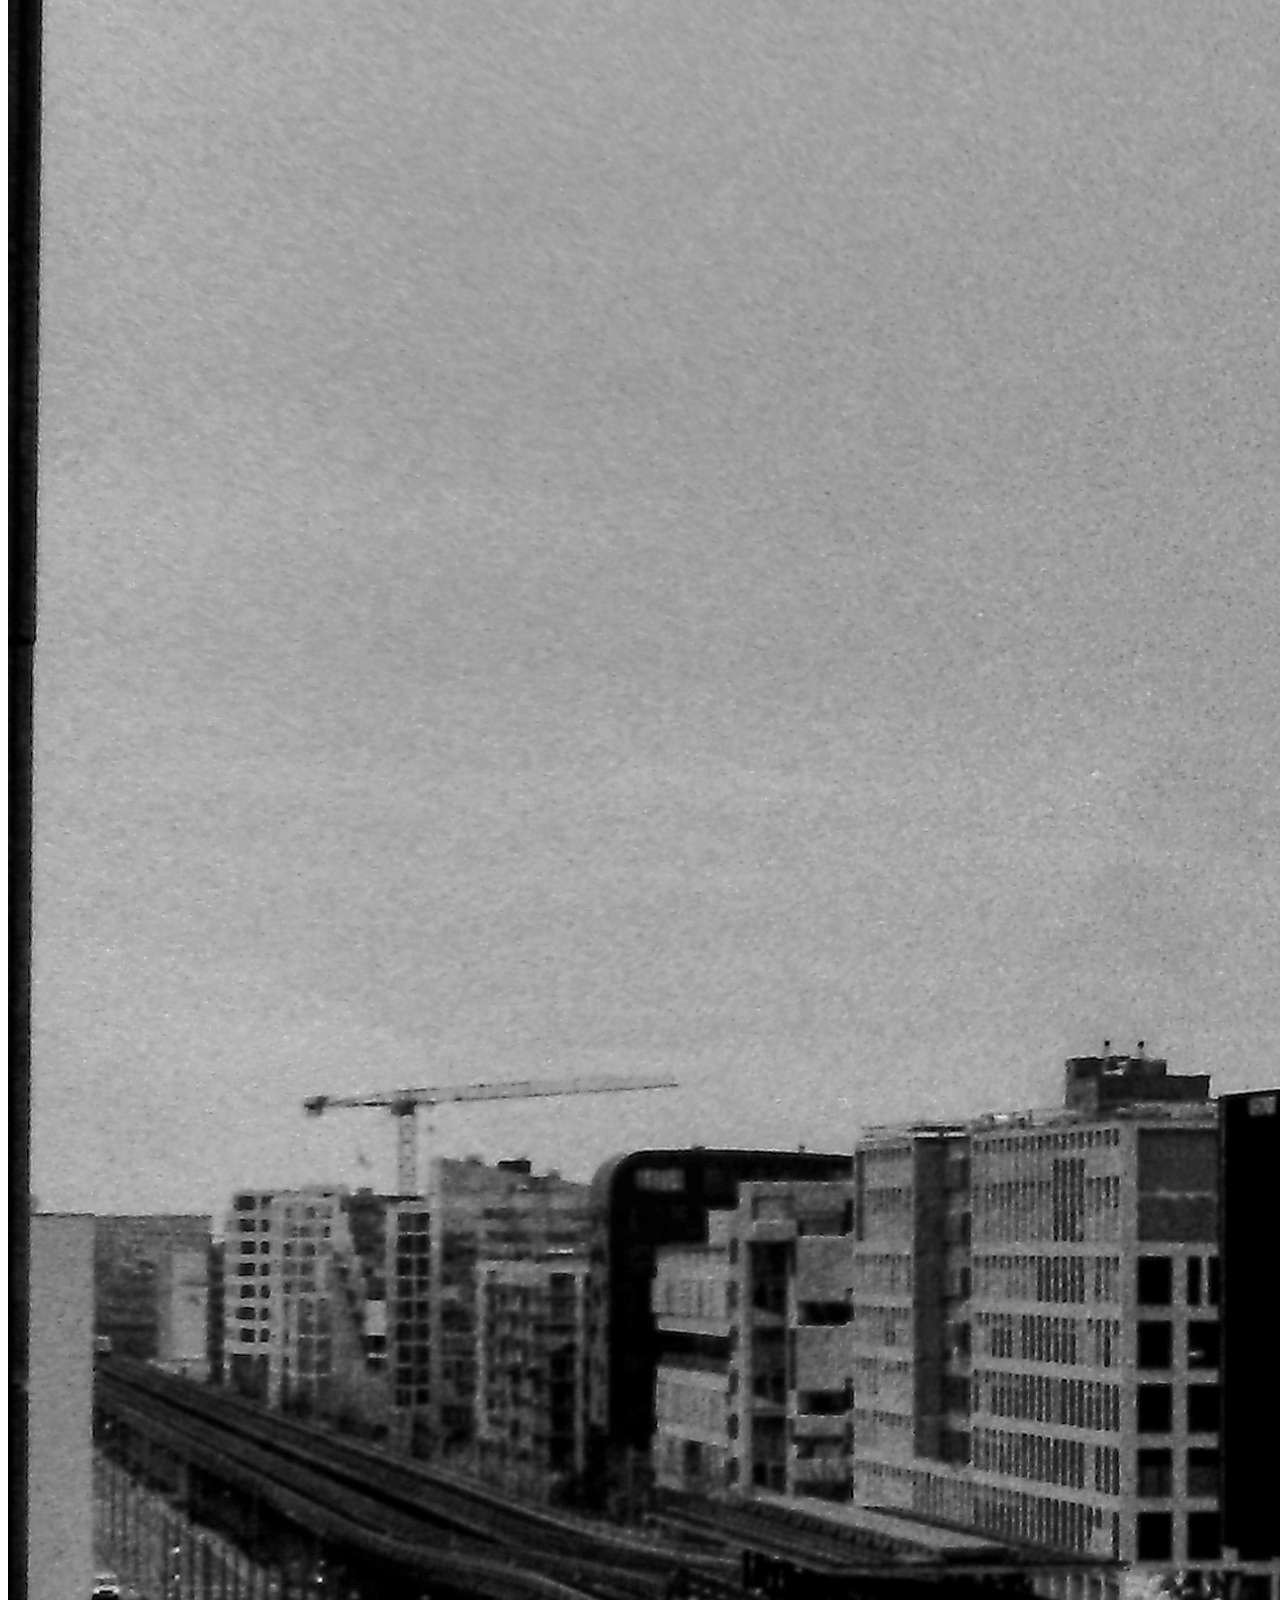
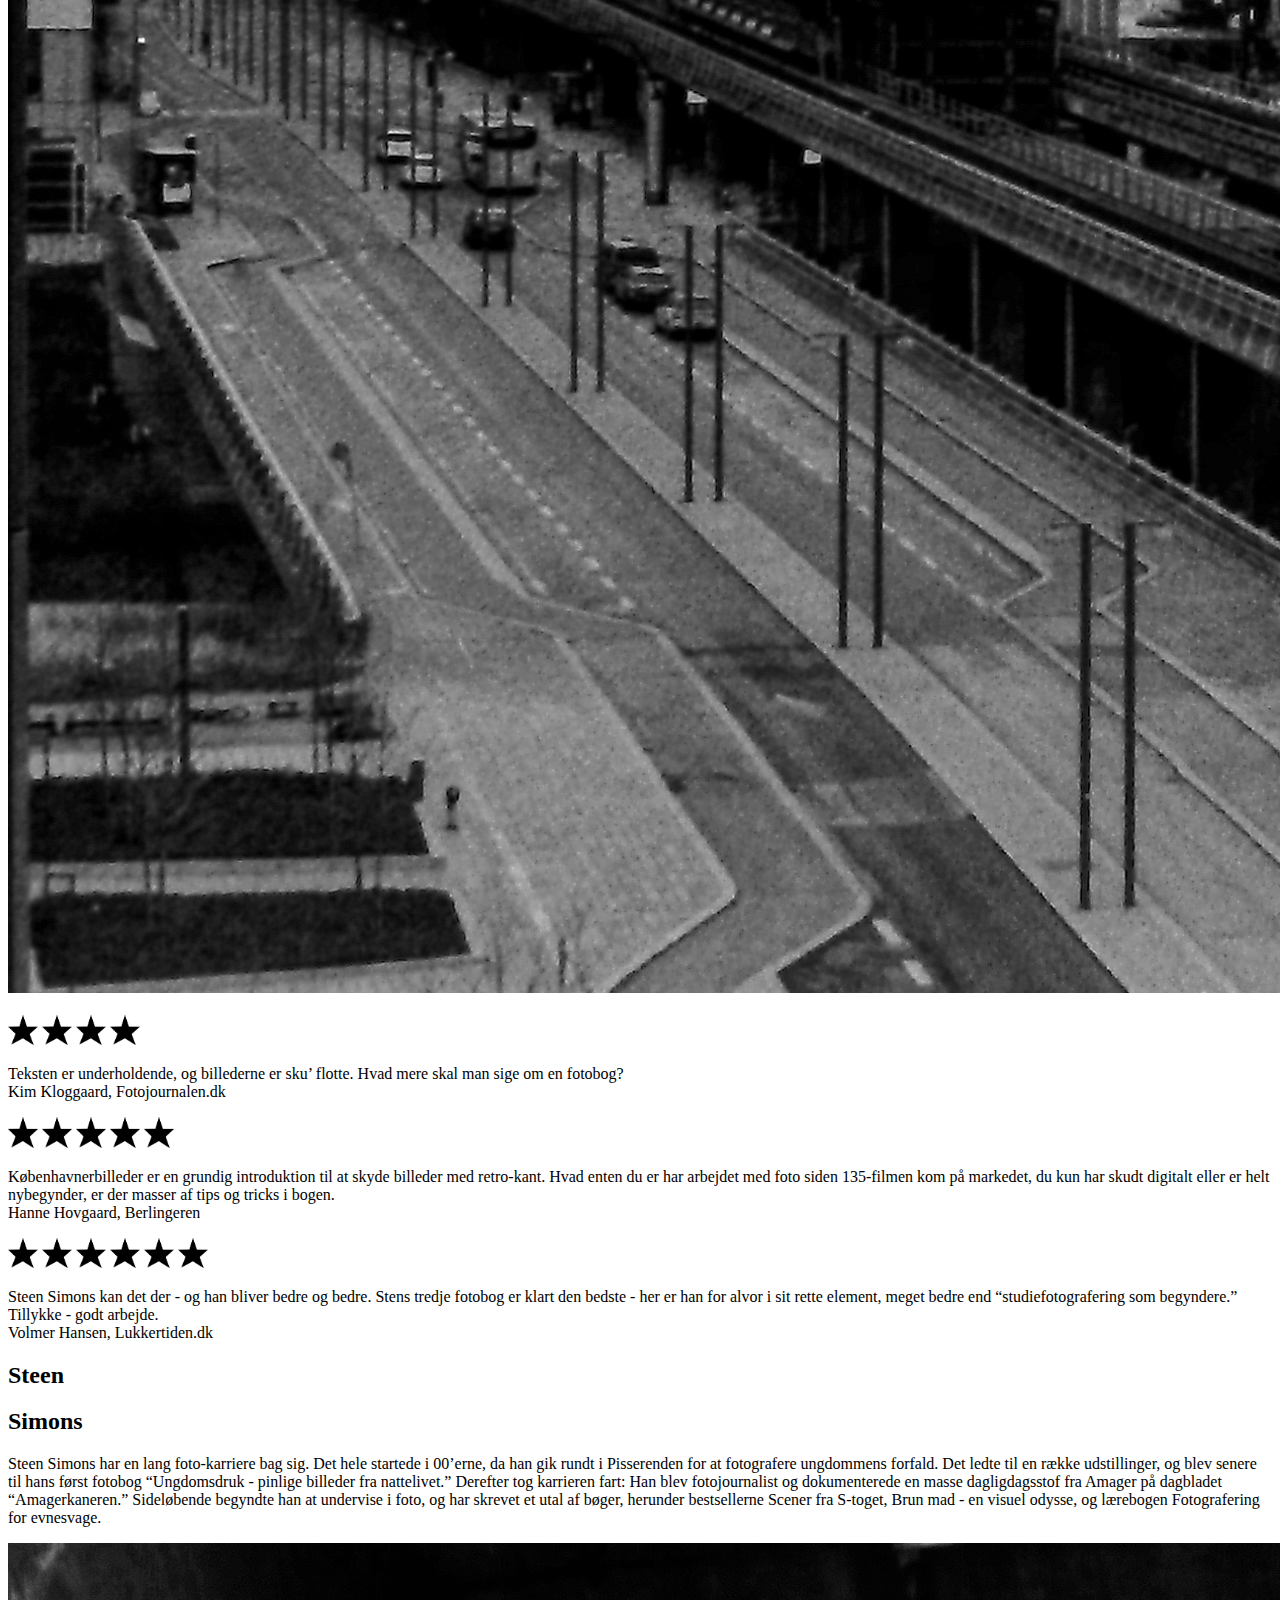
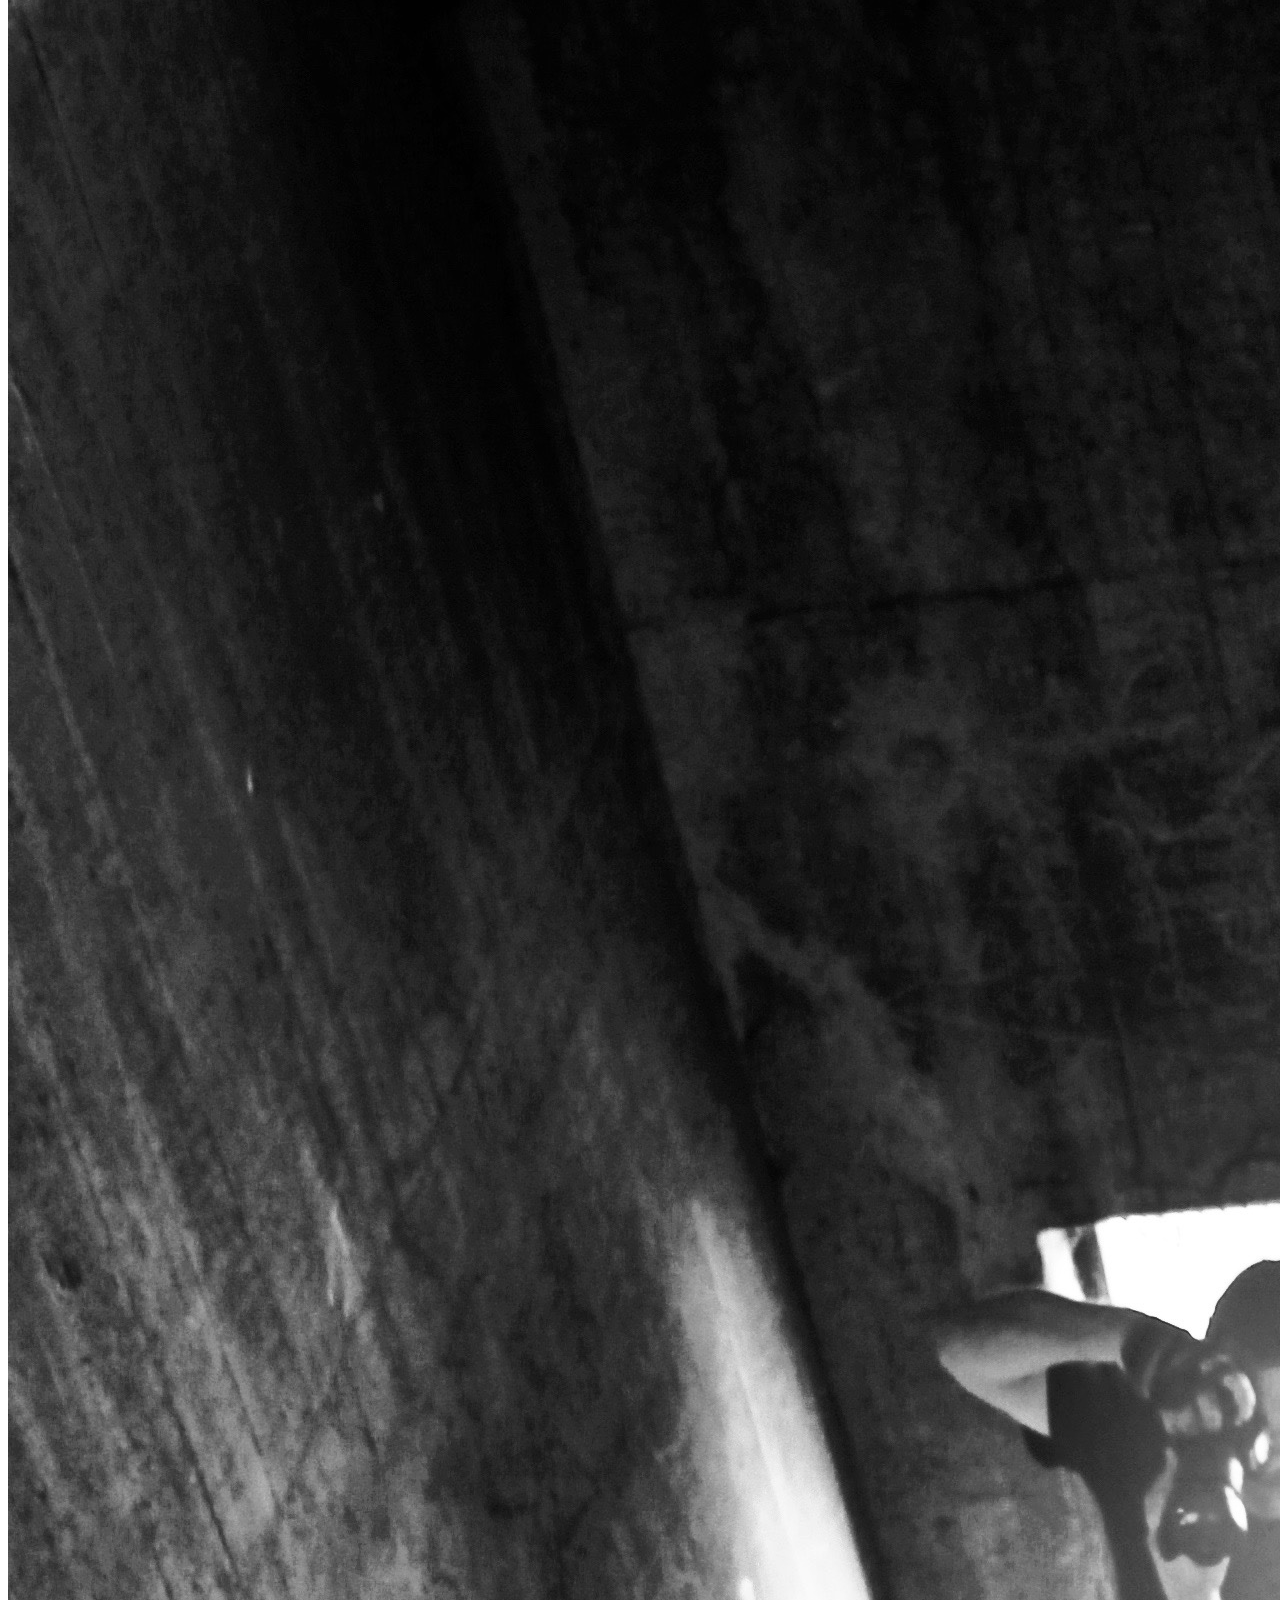
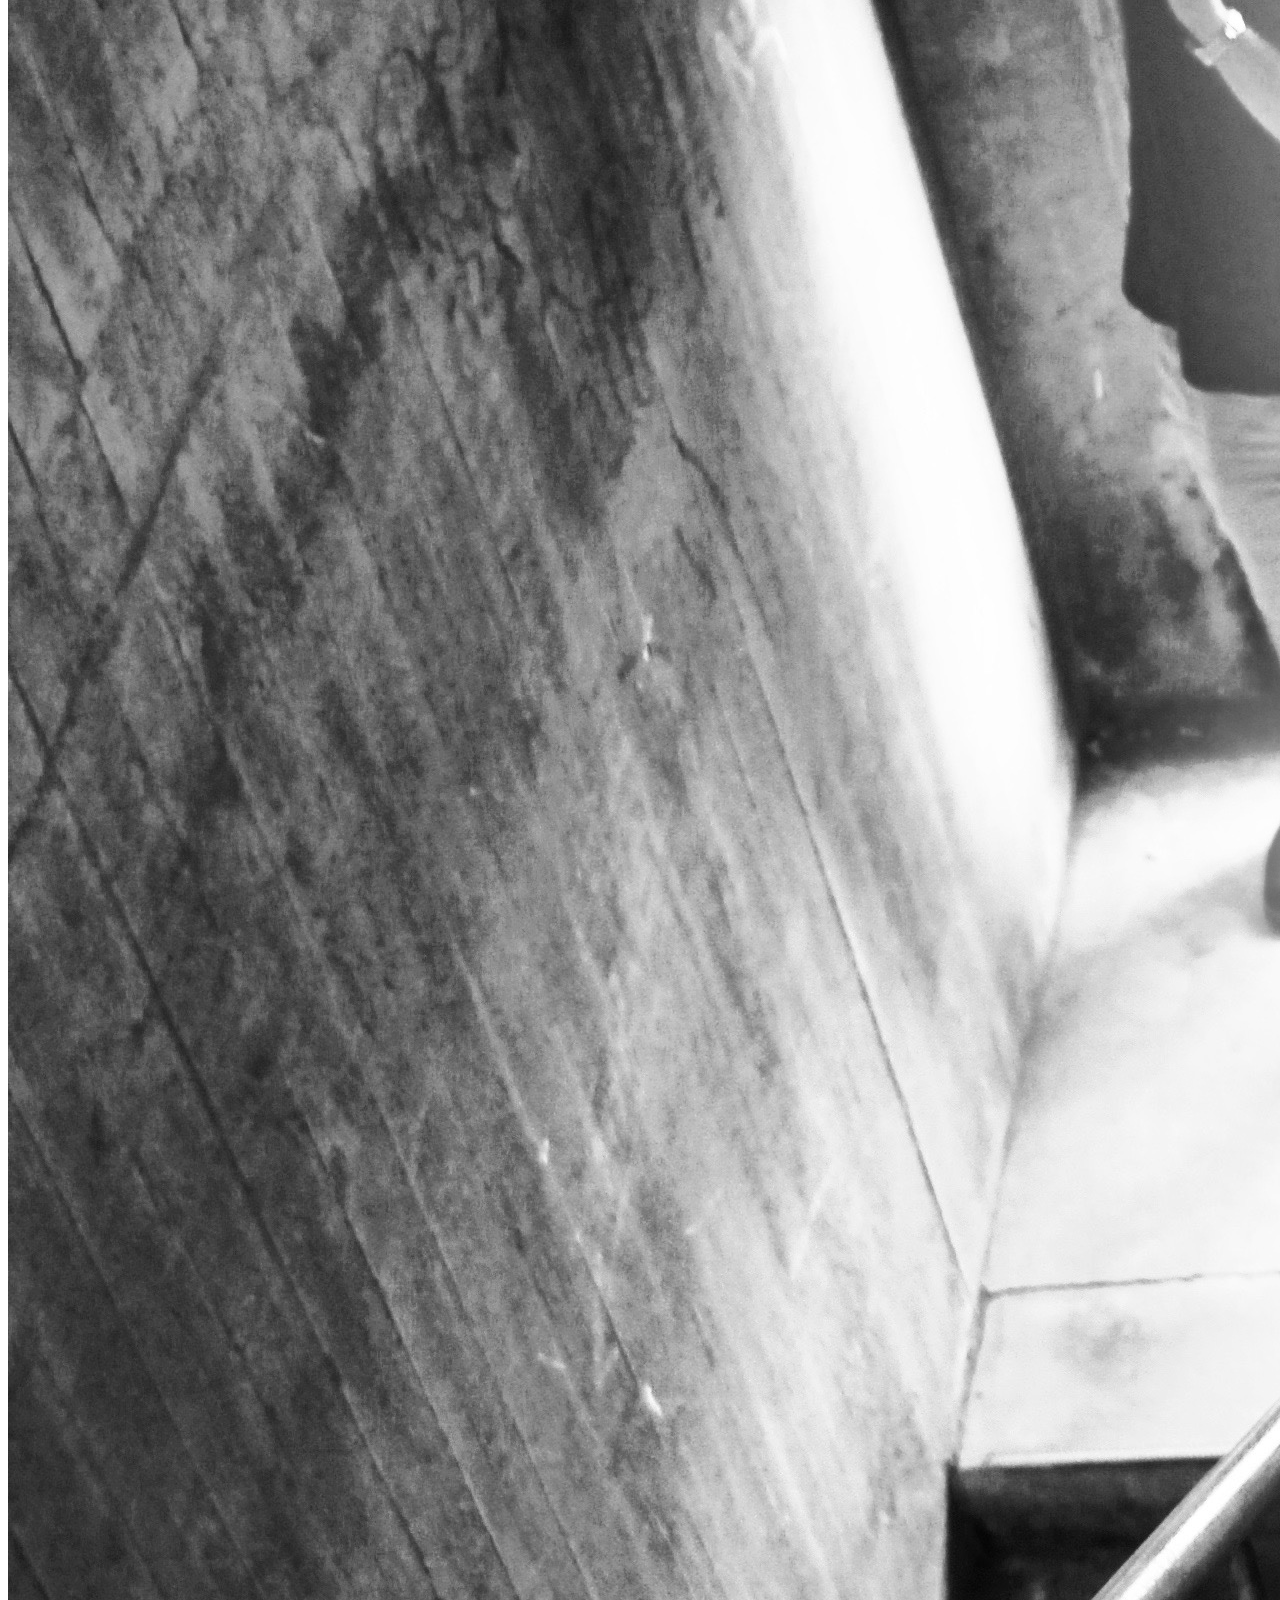
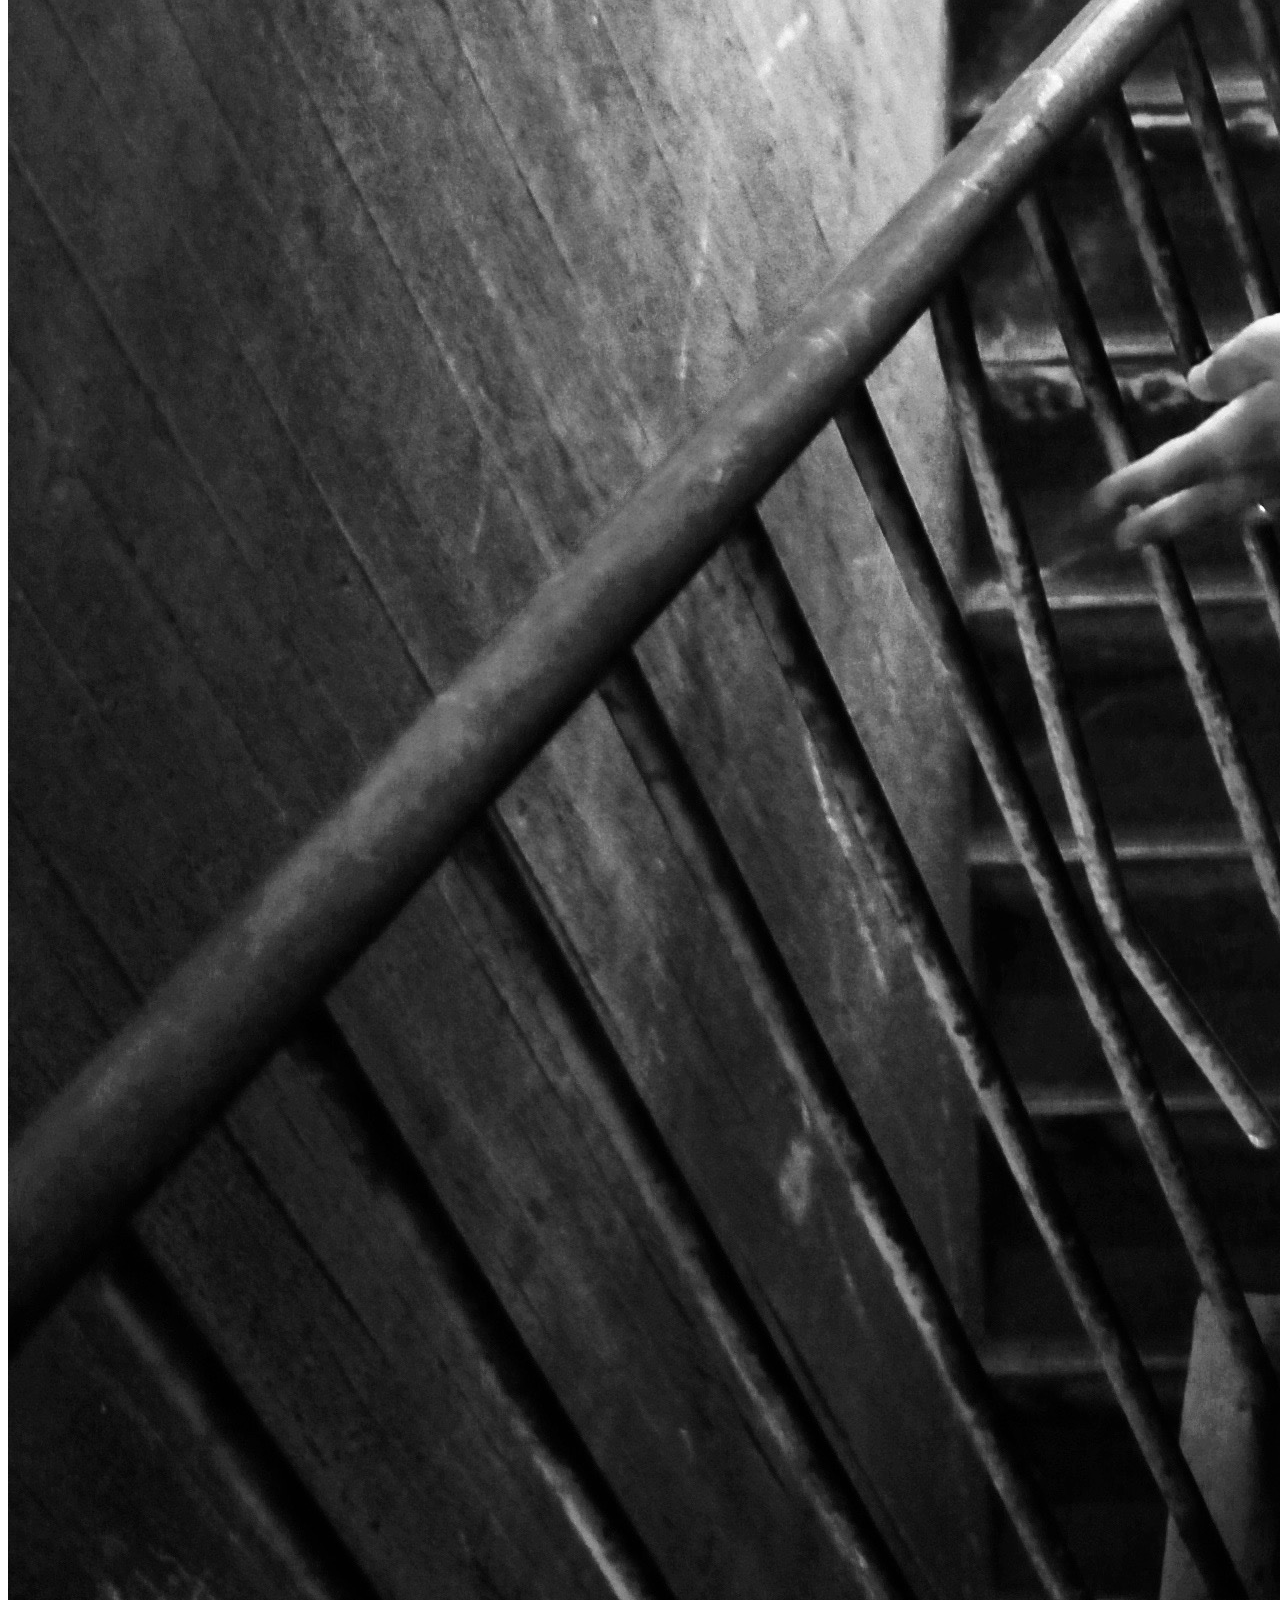
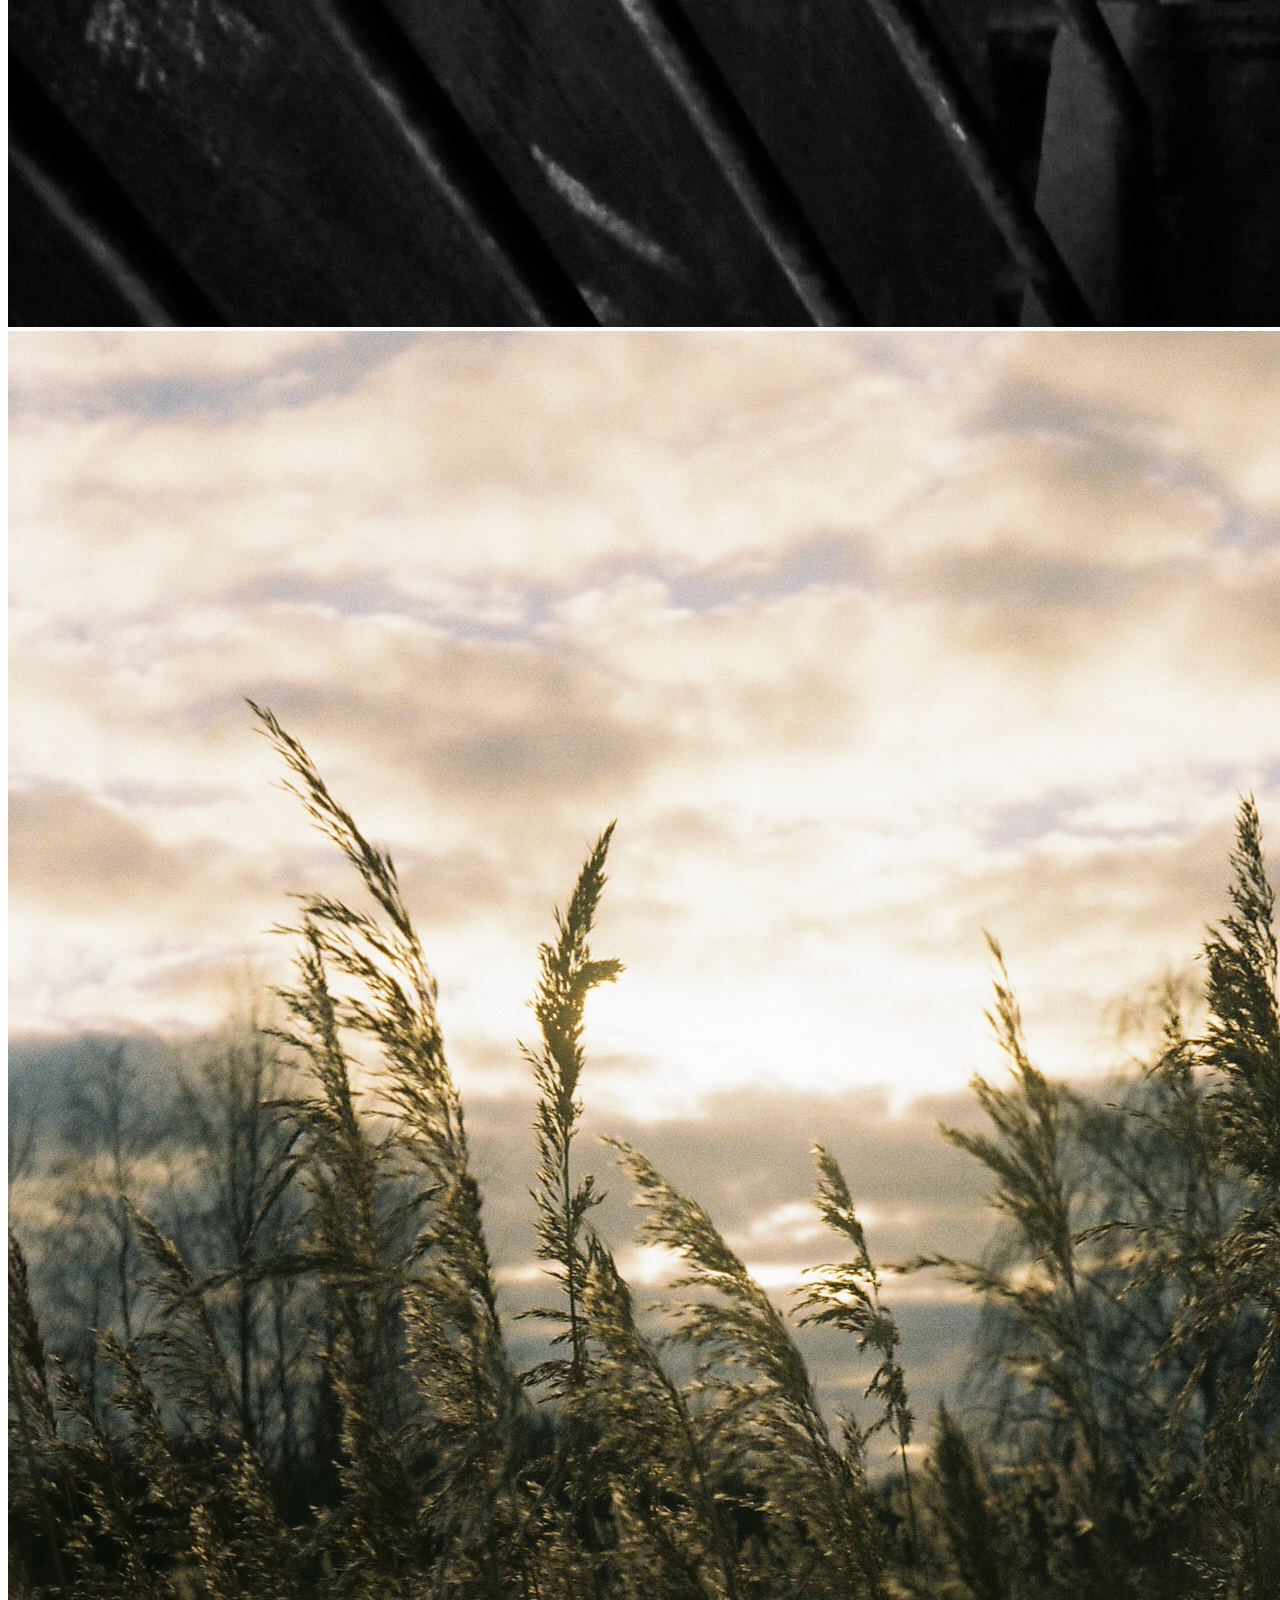
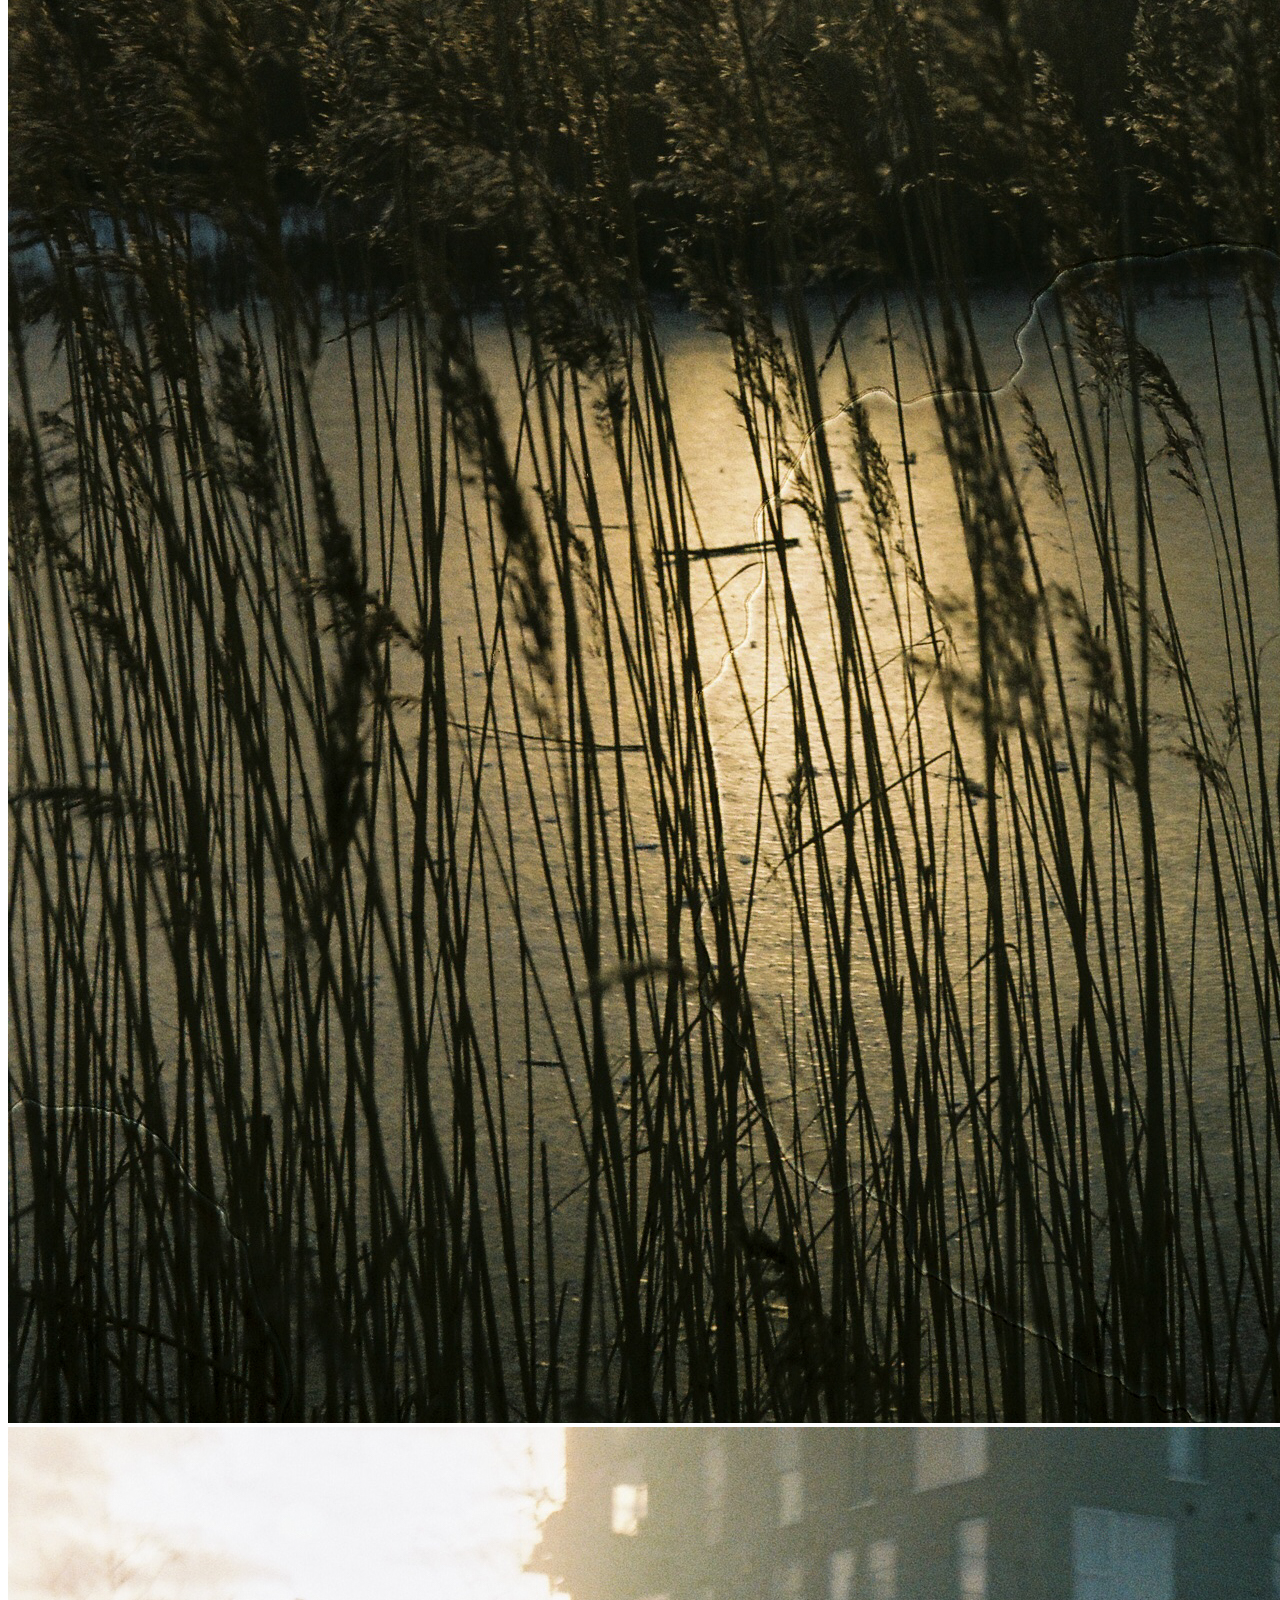
==== commit 16baa5d6: "new4" ====
--- a/src/index.html
+++ b/src/index.html
@@ -13,7 +13,7 @@
     />
   </head>
   <body class="bg-gradient-to-r from-purple-700 via-purple-300 to-yellow-200">
-    <main class="mx-auto p-4">
+    <main class="mx-auto p-4 md:p-10">
       <div class="md:grid">
         <div class="md:grid-cols-2">
           <img class="p-6 md:w-8/12" src="Artboard 1.svg" alt="" />
@@ -28,7 +28,7 @@
             En guide til hipsterfotos
           </h2>
           <h3
-            class="pt-4 text-center text-lg font-normal md:pr-10 md:pb-6 md:text-right md:text-3xl"
+            class="pt-4 text-center text-lg font-normal md:pr-10 md:pb-6 md:pt-8 md:text-right md:text-3xl"
           >
             Af Steen Simons
           </h3>
@@ -36,49 +36,42 @@
       </div>
       <div class="text-right md:pr-10">
         <button
-          class="md: mt-4 mb-8 rounded-xl bg-green-400 p-6 text-sm font-semibold uppercase shadow-2xl shadow-black md:p-10"
+          class="md: mt-4 mb-8 rounded-xl bg-green-400 p-6 text-sm font-semibold uppercase shadow-2xl shadow-black md:p-10 md:text-xl"
         >
           Køb nu
         </button>
       </div>
 
       <div
-        class="m-4 mb-10 mt-7 rounded-xl bg-purple-400 p-7 shadow-2xl shadow-purple-900"
+        class="m-4 mb-10 mt-14 rounded-xl bg-purple-900 pt-4 shadow-2xl shadow-black md:p-20"
       >
-        <p class="m-4 text-lg font-semibold md:text-3xl">
-          Københavnerbilleder er de danske streetfotografers bibel.
-        </p>
-        <p class="m-4 text-lg font-semibold md:text-3xl">
-          Det er en fusion mellem et kunstværk og en lærebog.
-        </p>
-
-        <p class="text-s m-4 md:text-3xl">
-          Bogen gennemgår alle væsentlige aspekter af streetfotografering fra
-          grundlæggende teknik til kreative eksperimenter. Alt sammen krydret
-          med masser af inspirerende fotos.
-        </p>
-
-        <p class="text-s m-4 mb-10 md:text-3xl">God læselyst!</p>
-
-        <img
-          class="rounded-3xl md:w-5/12 md:rounded-3xl"
-          src="kbh-by-night-3.jpg"
-          alt=""
-        />
-      </div>
-
-      <div class="md:p-16">
-        <!-- <div class="flex pt-4">
-          <p class="text-s pb-10 pt-10 md:pb-20 md:text-2xl">
+        <div class="md:flex">
+          <p
+            class="mr-8 ml-8 mt-4 mb-5 text-sm text-purple-100 md:p-2 md:text-2xl"
+          >
+            Københavnerbilleder er de danske streetfotografers bibel. Det er en
+            fusion mellem et kunstværk og en lærebog.
+            <br />
+            <br />
             Bogen gennemgår alle væsentlige aspekter af streetfotografering fra
             grundlæggende teknik til kreative eksperimenter. Alt sammen krydret
             med masser af inspirerende fotos. <br />
             <br />
             God læselyst!
           </p>
-        </div> -->
-
-        <section class="grid-cols-3 md:grid">
+
+          <div class="">
+            <img
+              class="rounded-3xl bg-purple-400 p-4 shadow-2xl shadow-black md:max-w-sm md:rounded-3xl"
+              src="kbh-by-night-3.jpg"
+              alt=""
+            />
+          </div>
+        </div>
+      </div>
+
+      <div class="p-2 md:p-20">
+        <section class="grid-cols-3 p-2 md:grid">
           <div>
             <img
               class="rounded-3xl md:w-11/12"
@@ -160,9 +153,9 @@
         </section>
 
         <section class="md:mt-10 md:flex md:flex-row-reverse">
-          <div class="pt-11">
-            <h2 class="text-3xl uppercase">Steen</h2>
-            <h2 class="pb-3 text-3xl uppercase">Simons</h2>
+          <div class="pt-20">
+            <h2 class="text-3xl">Steen</h2>
+            <h2 class="pb-3 text-3xl">Simons</h2>
             <p class="text-l">
               Steen Simons har en lang foto-karriere bag sig. Det hele startede
               i 00’erne, da han gik rundt i Pisserenden for at fotografere
@@ -211,5 +204,6 @@
     </main>
 
     <script type="module" src="./main.js"></script>
+    <footer class="bg-black"></footer>
   </body>
 </html>
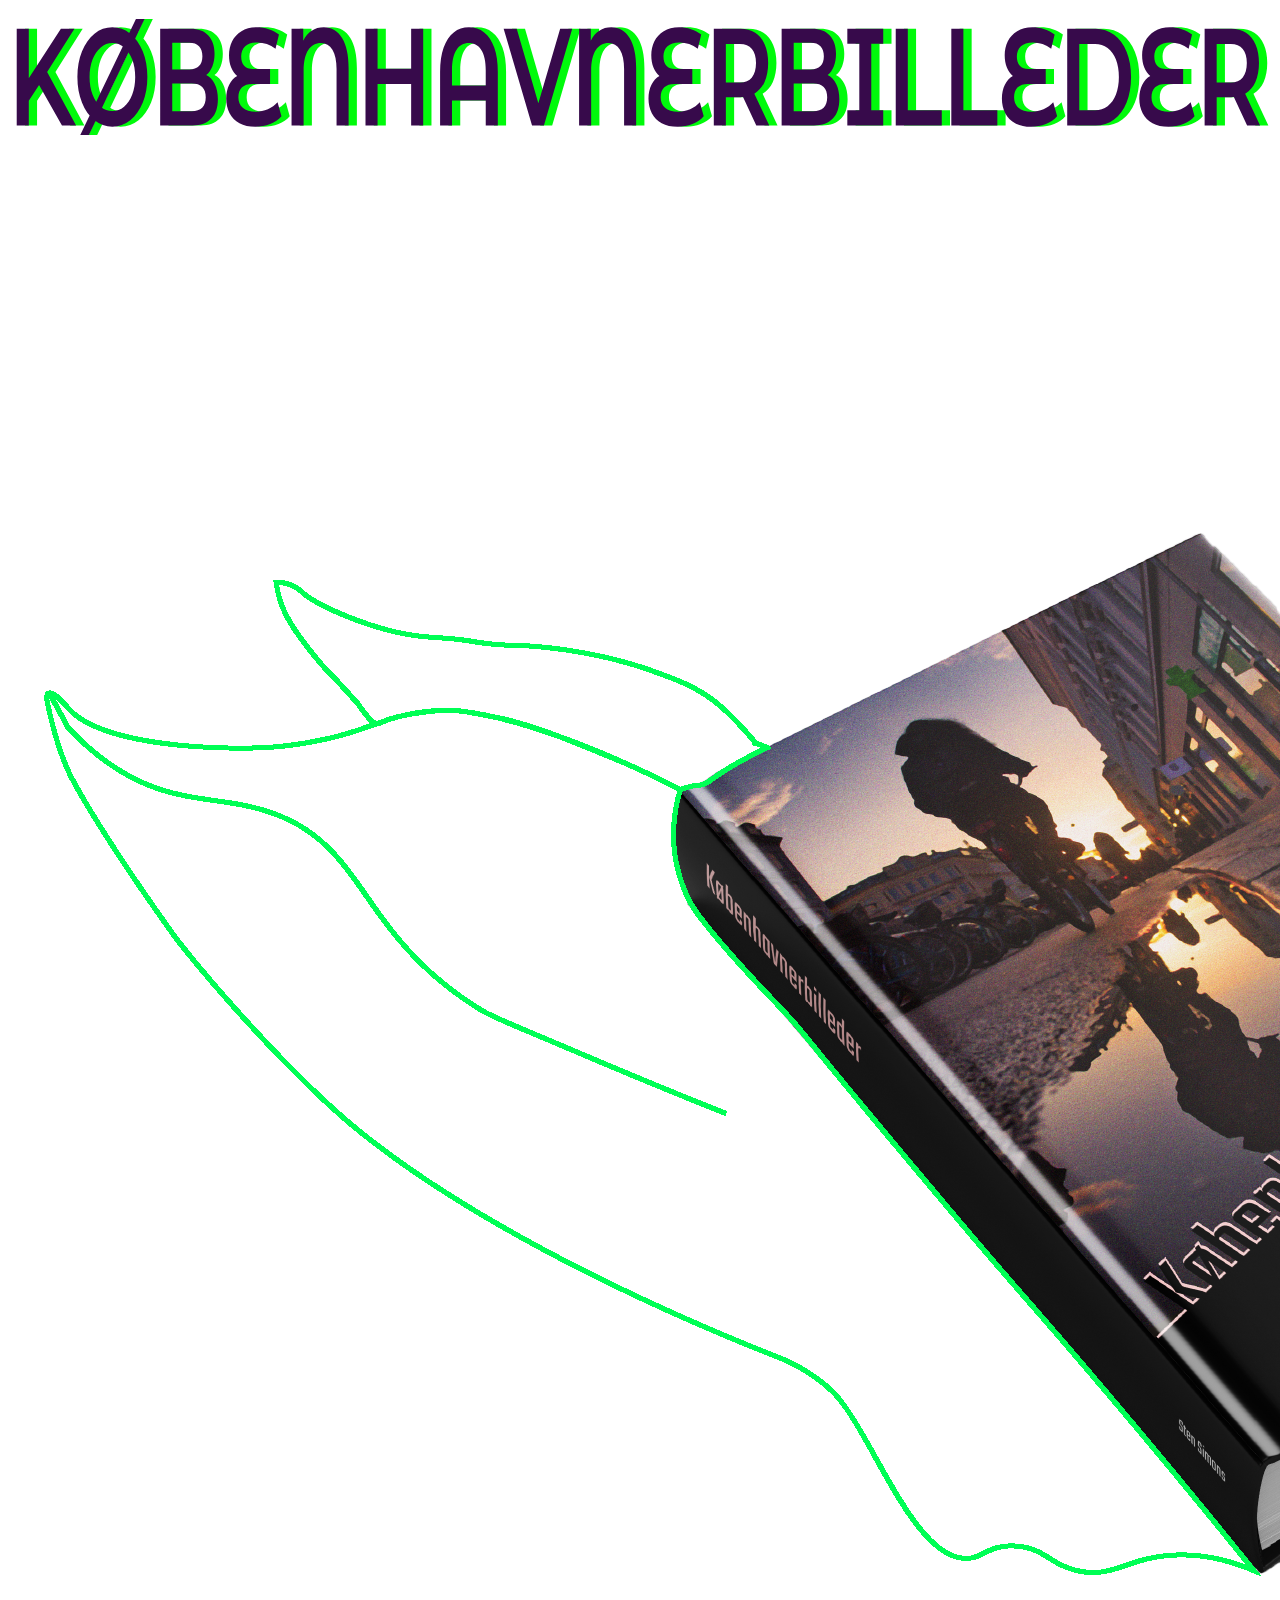
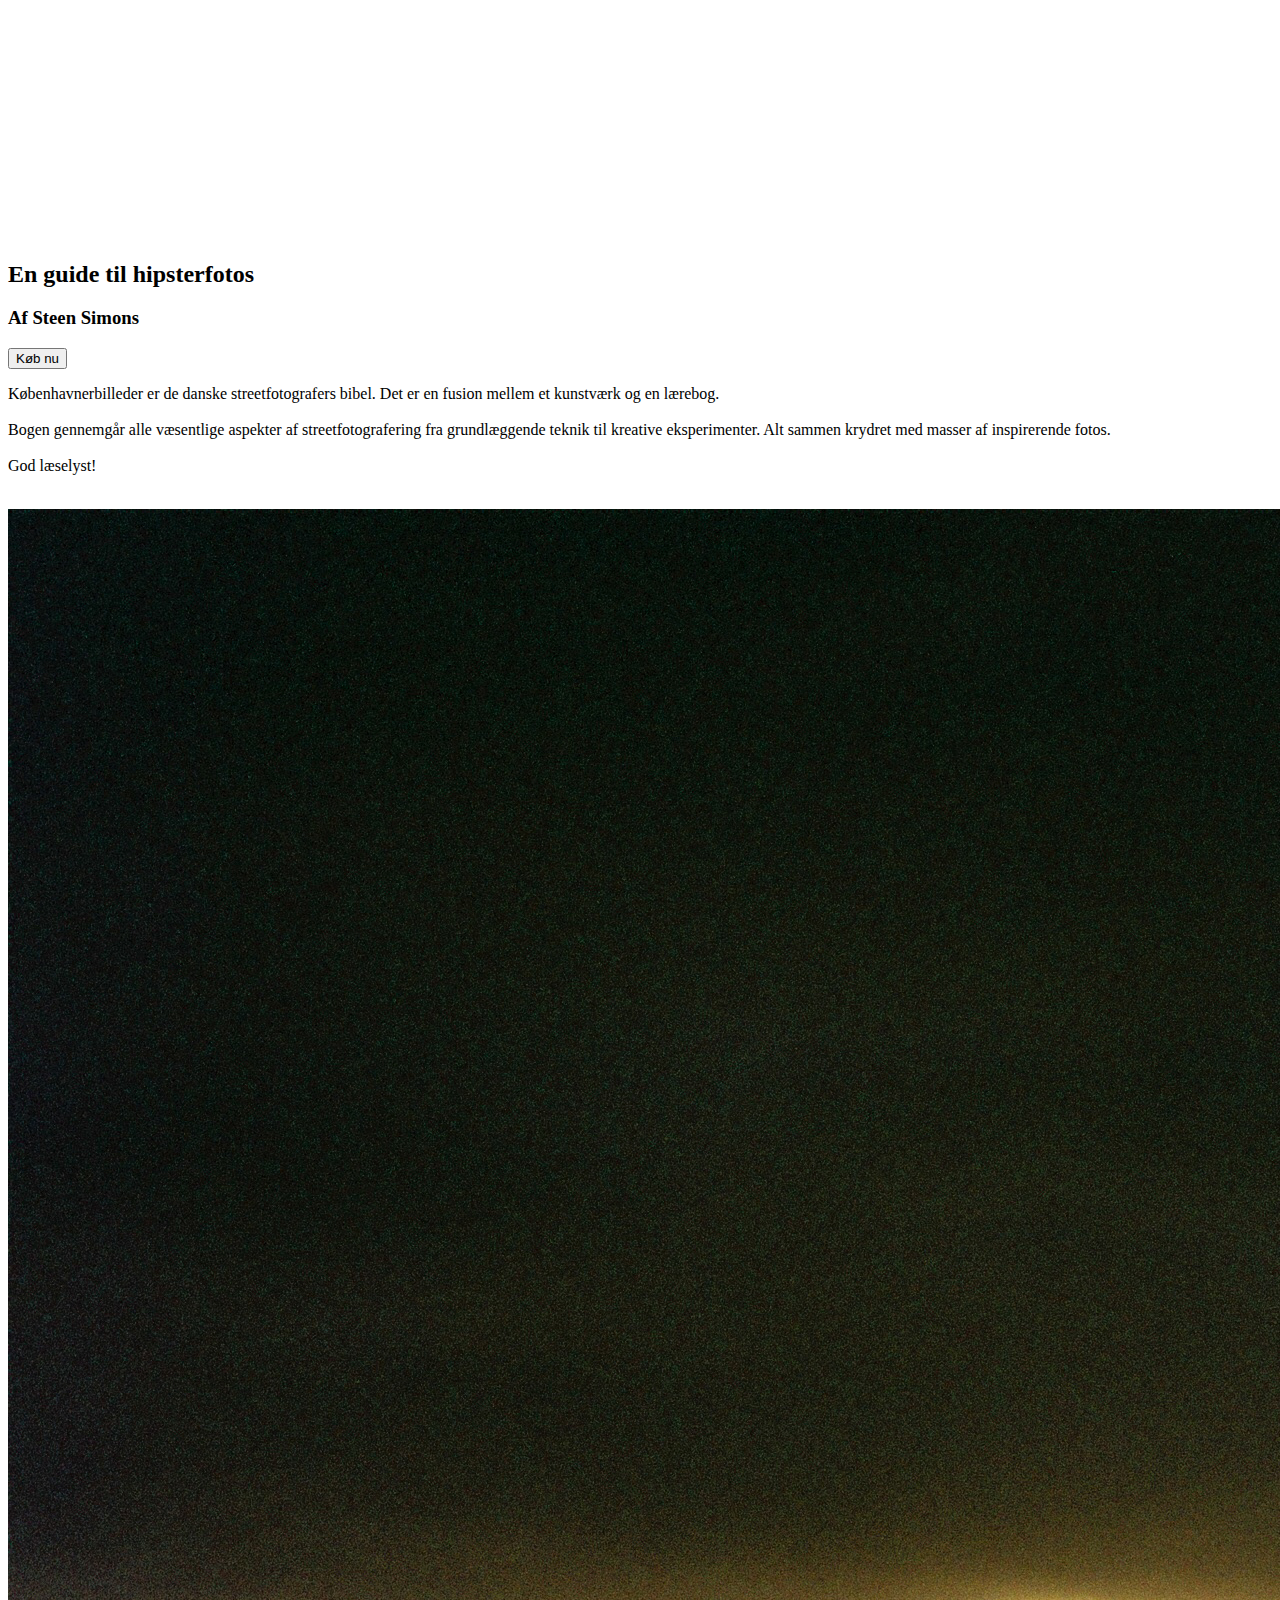
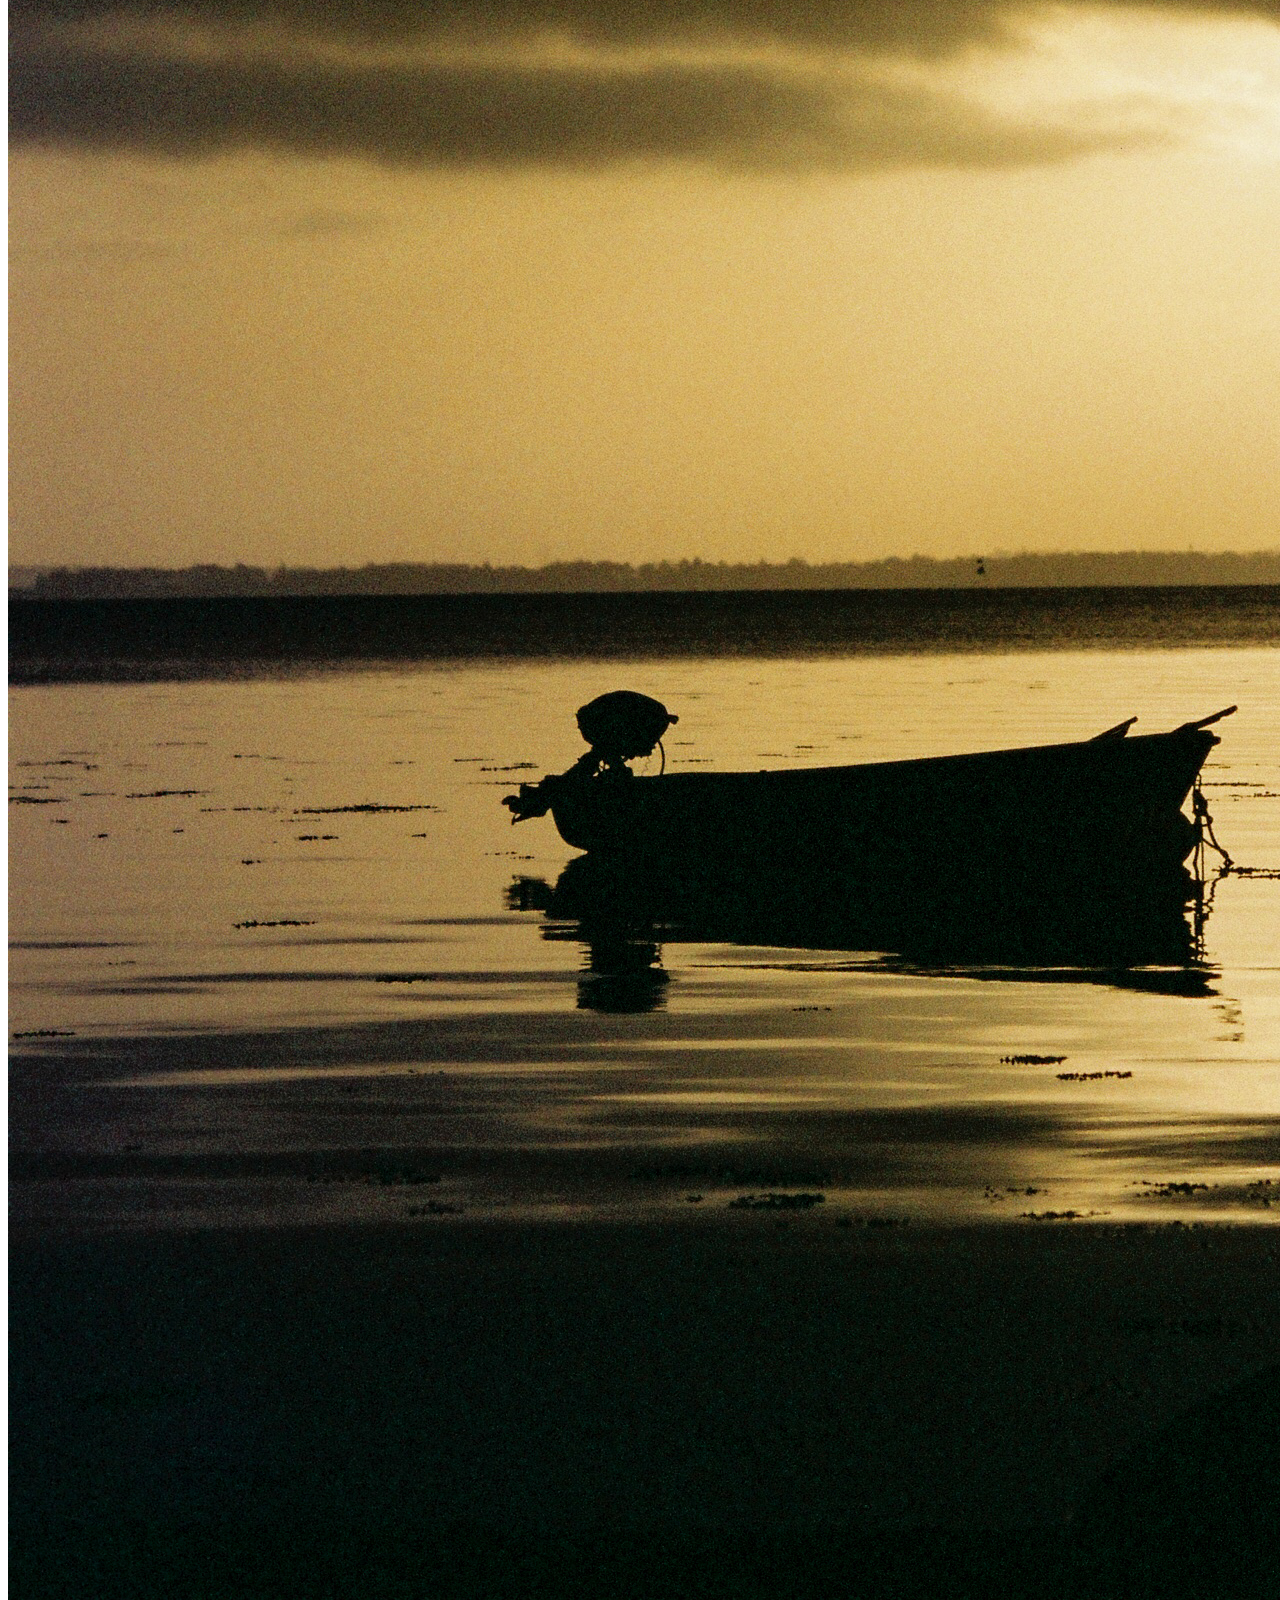
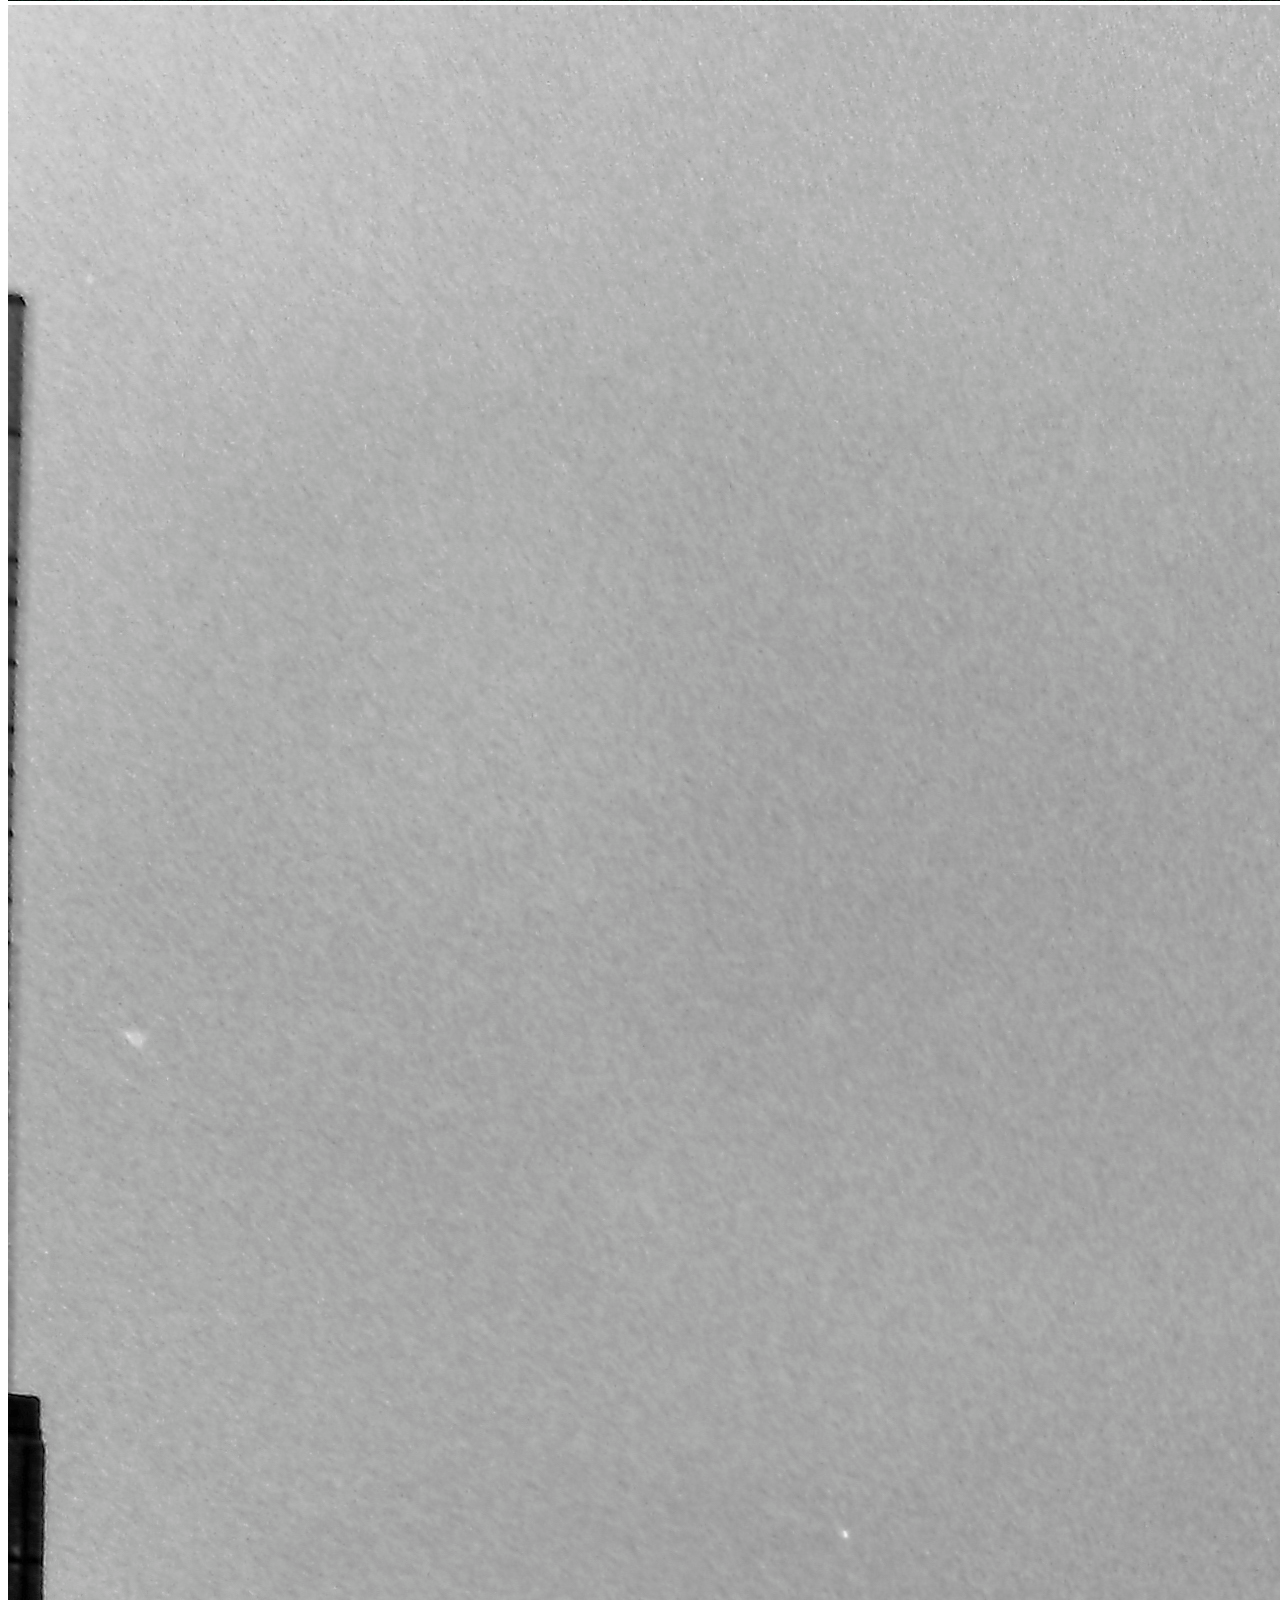
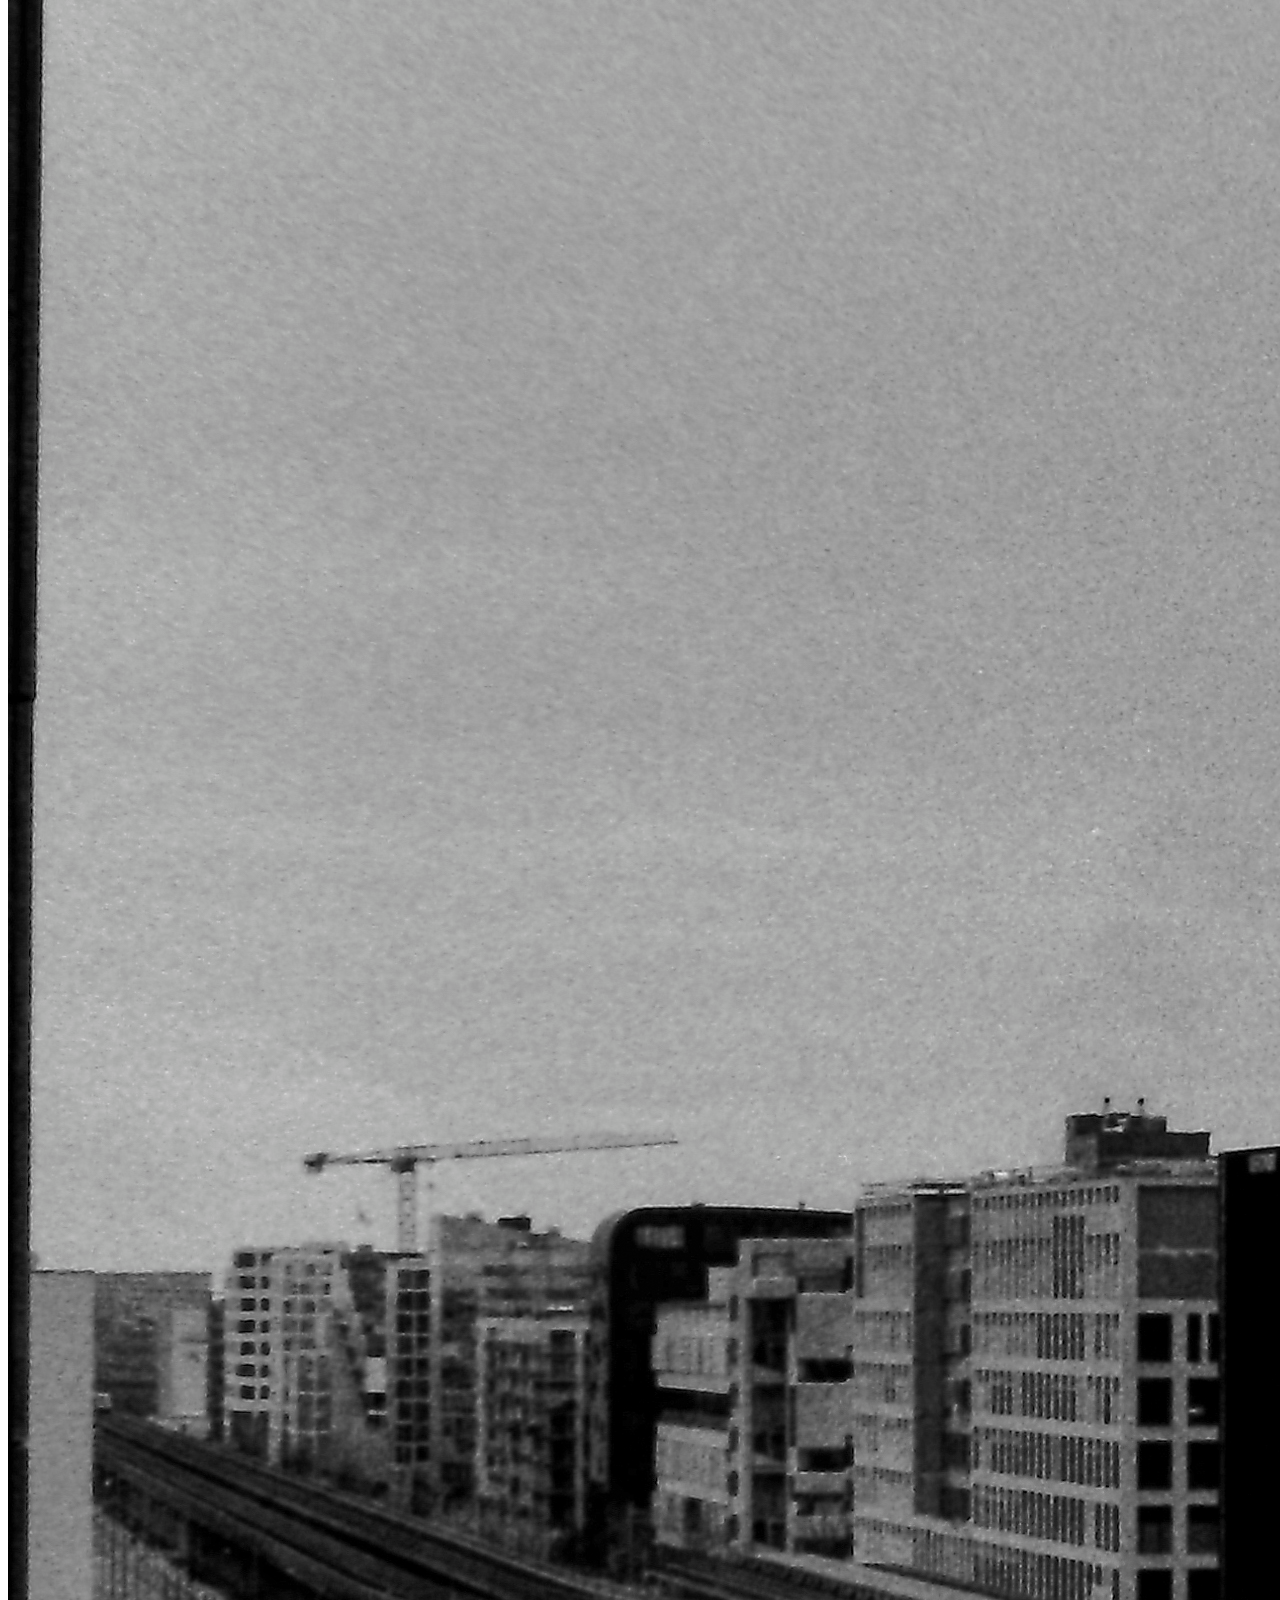
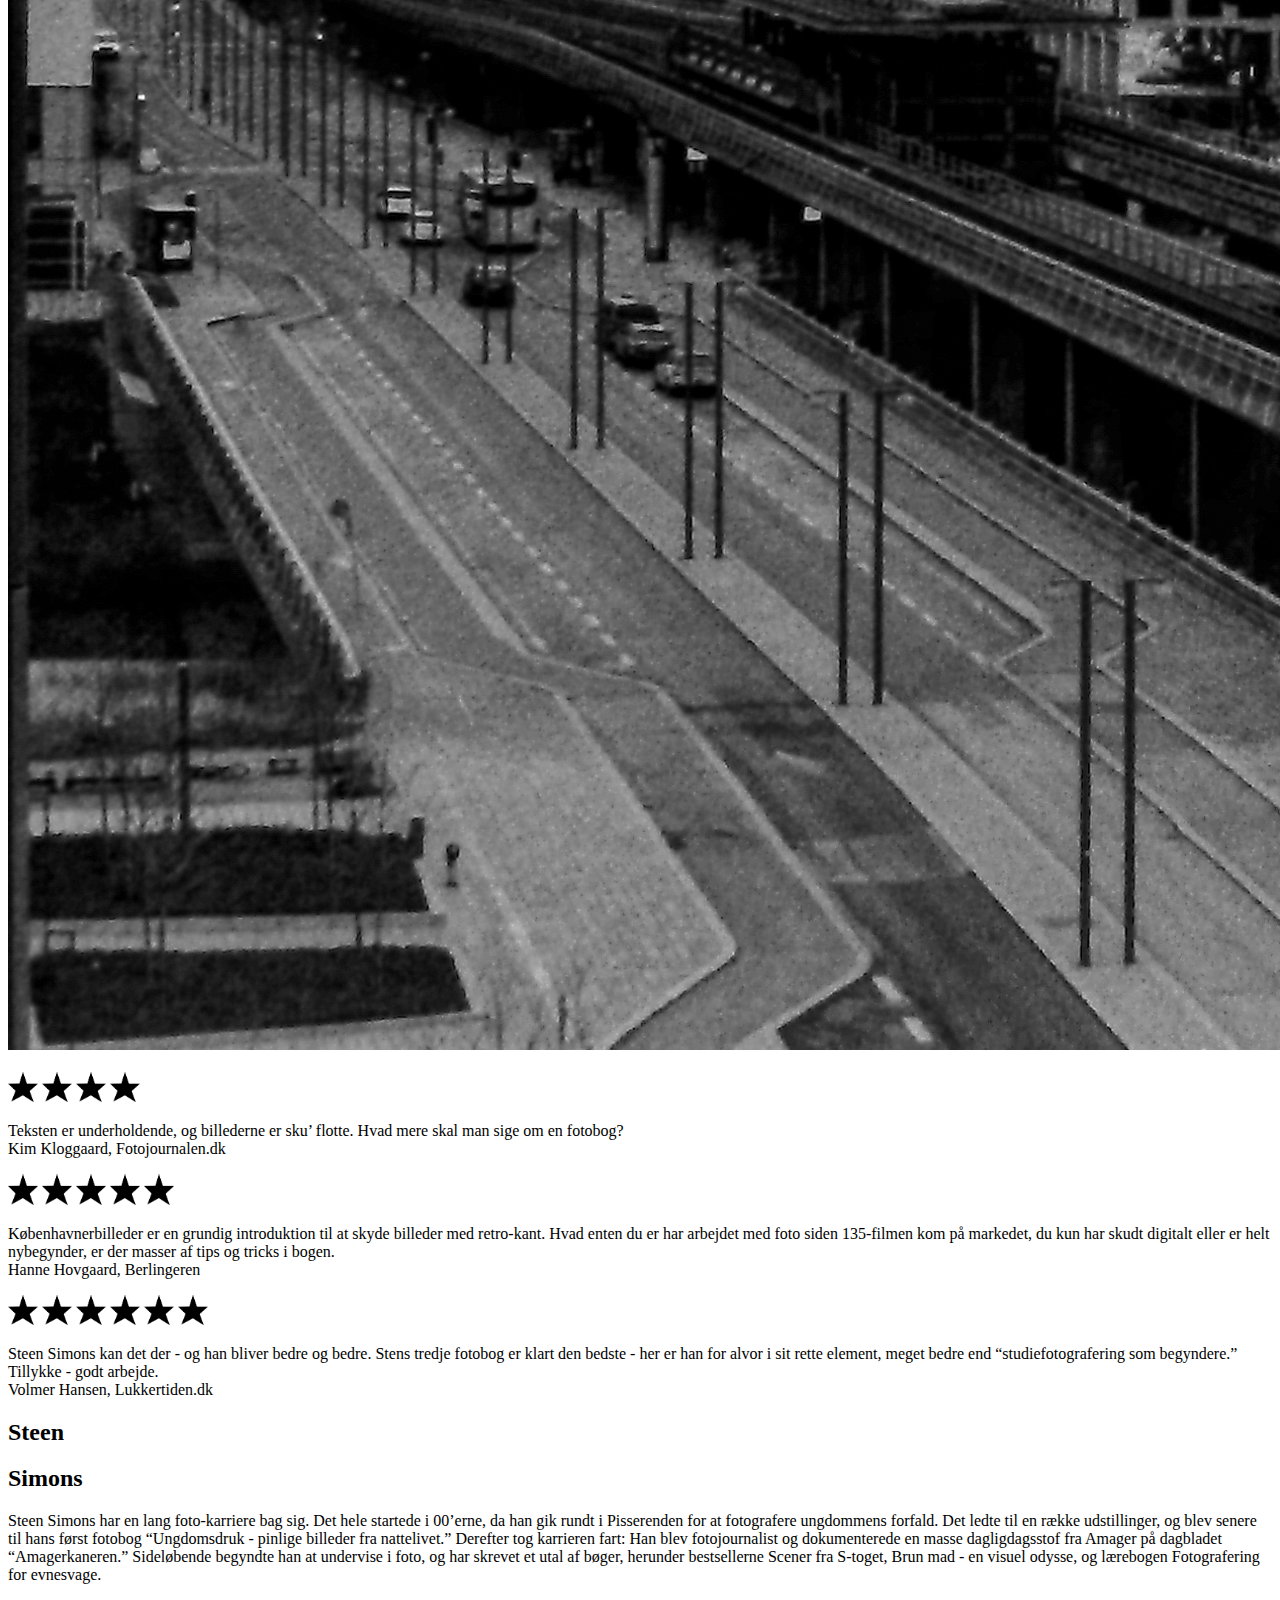
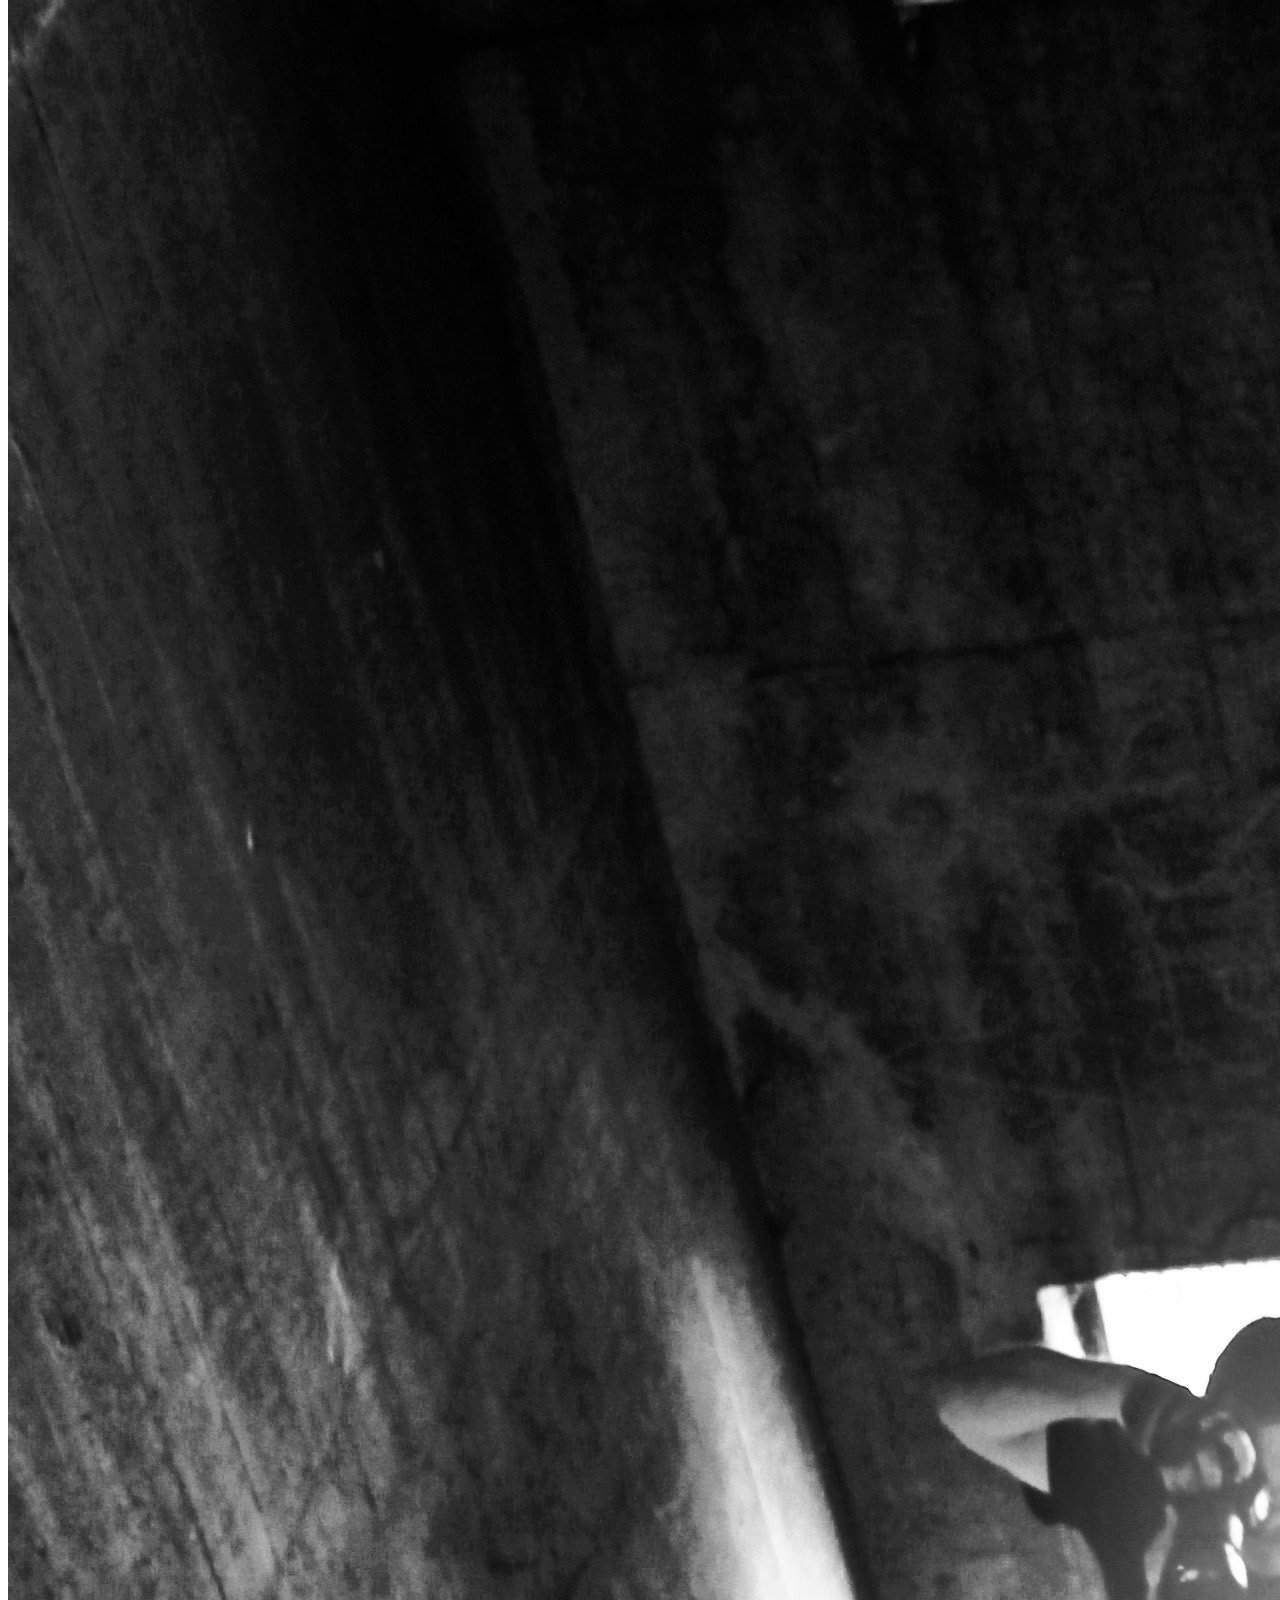
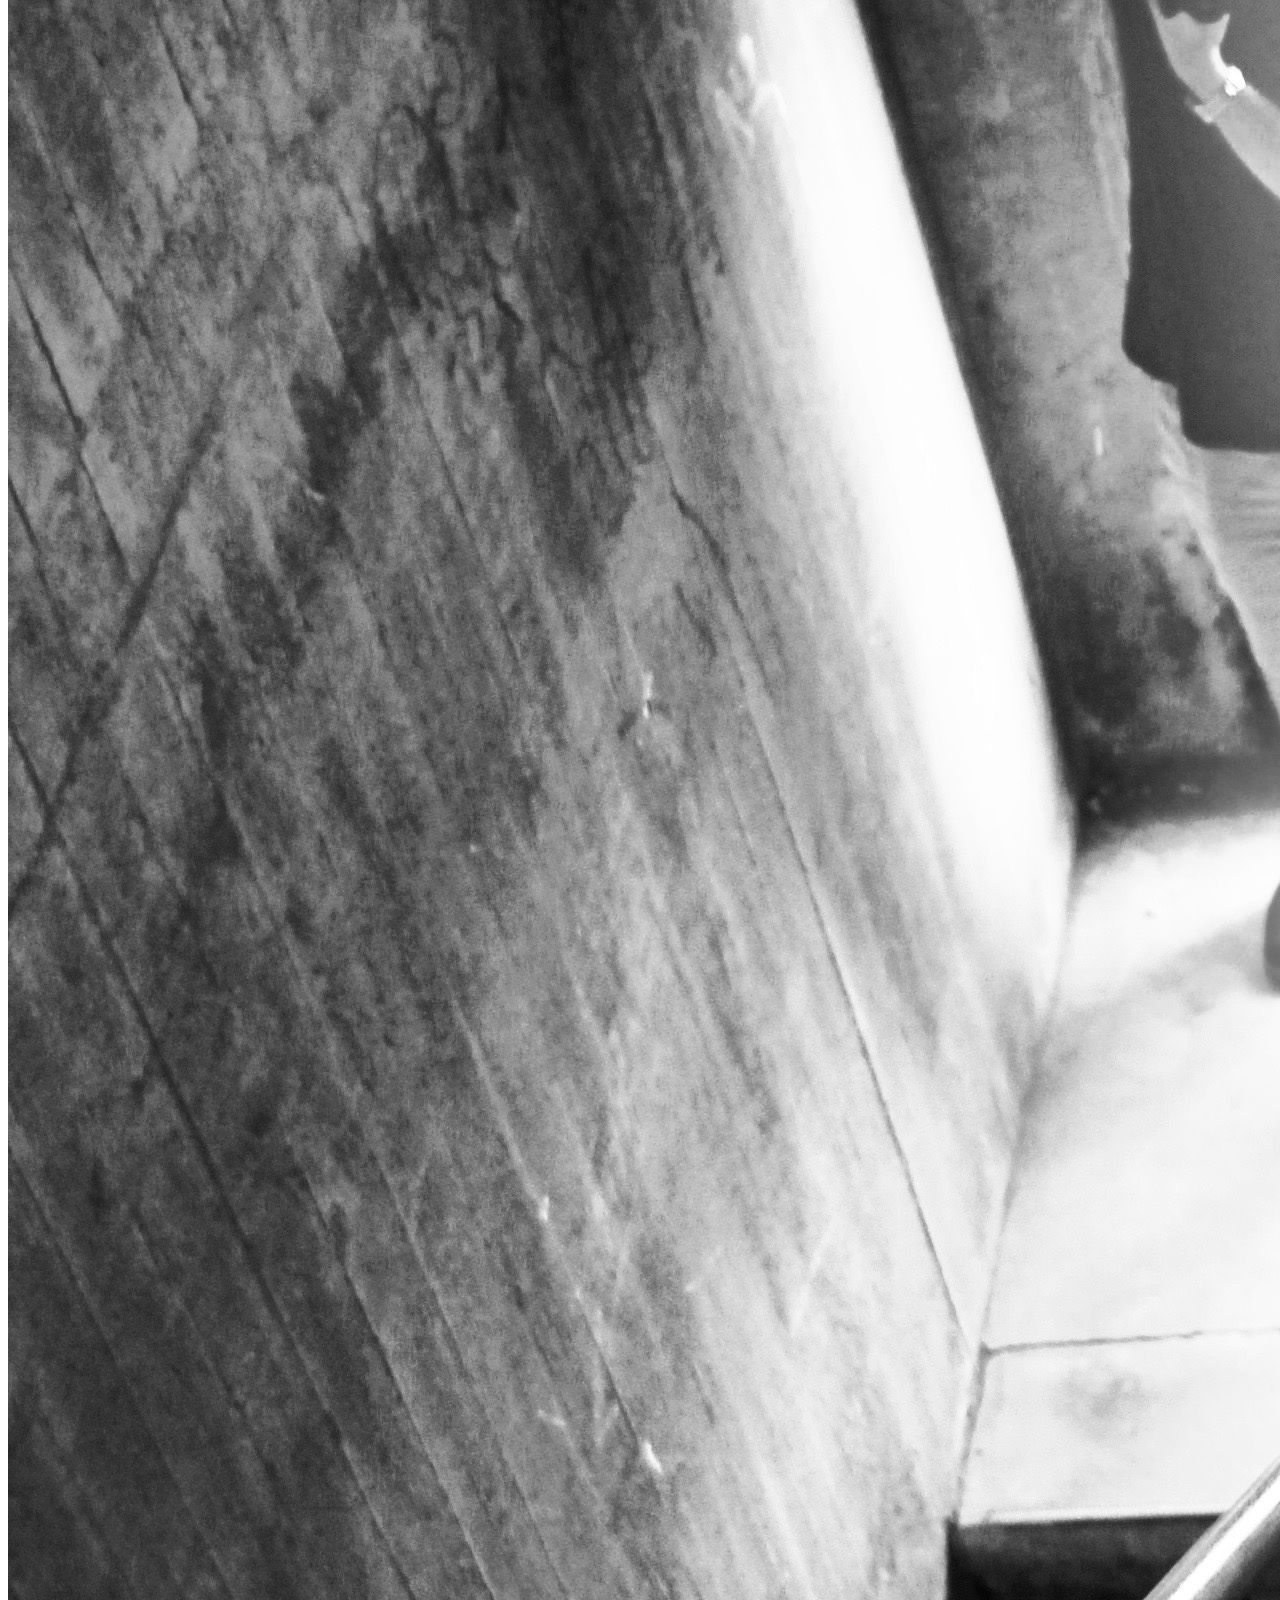
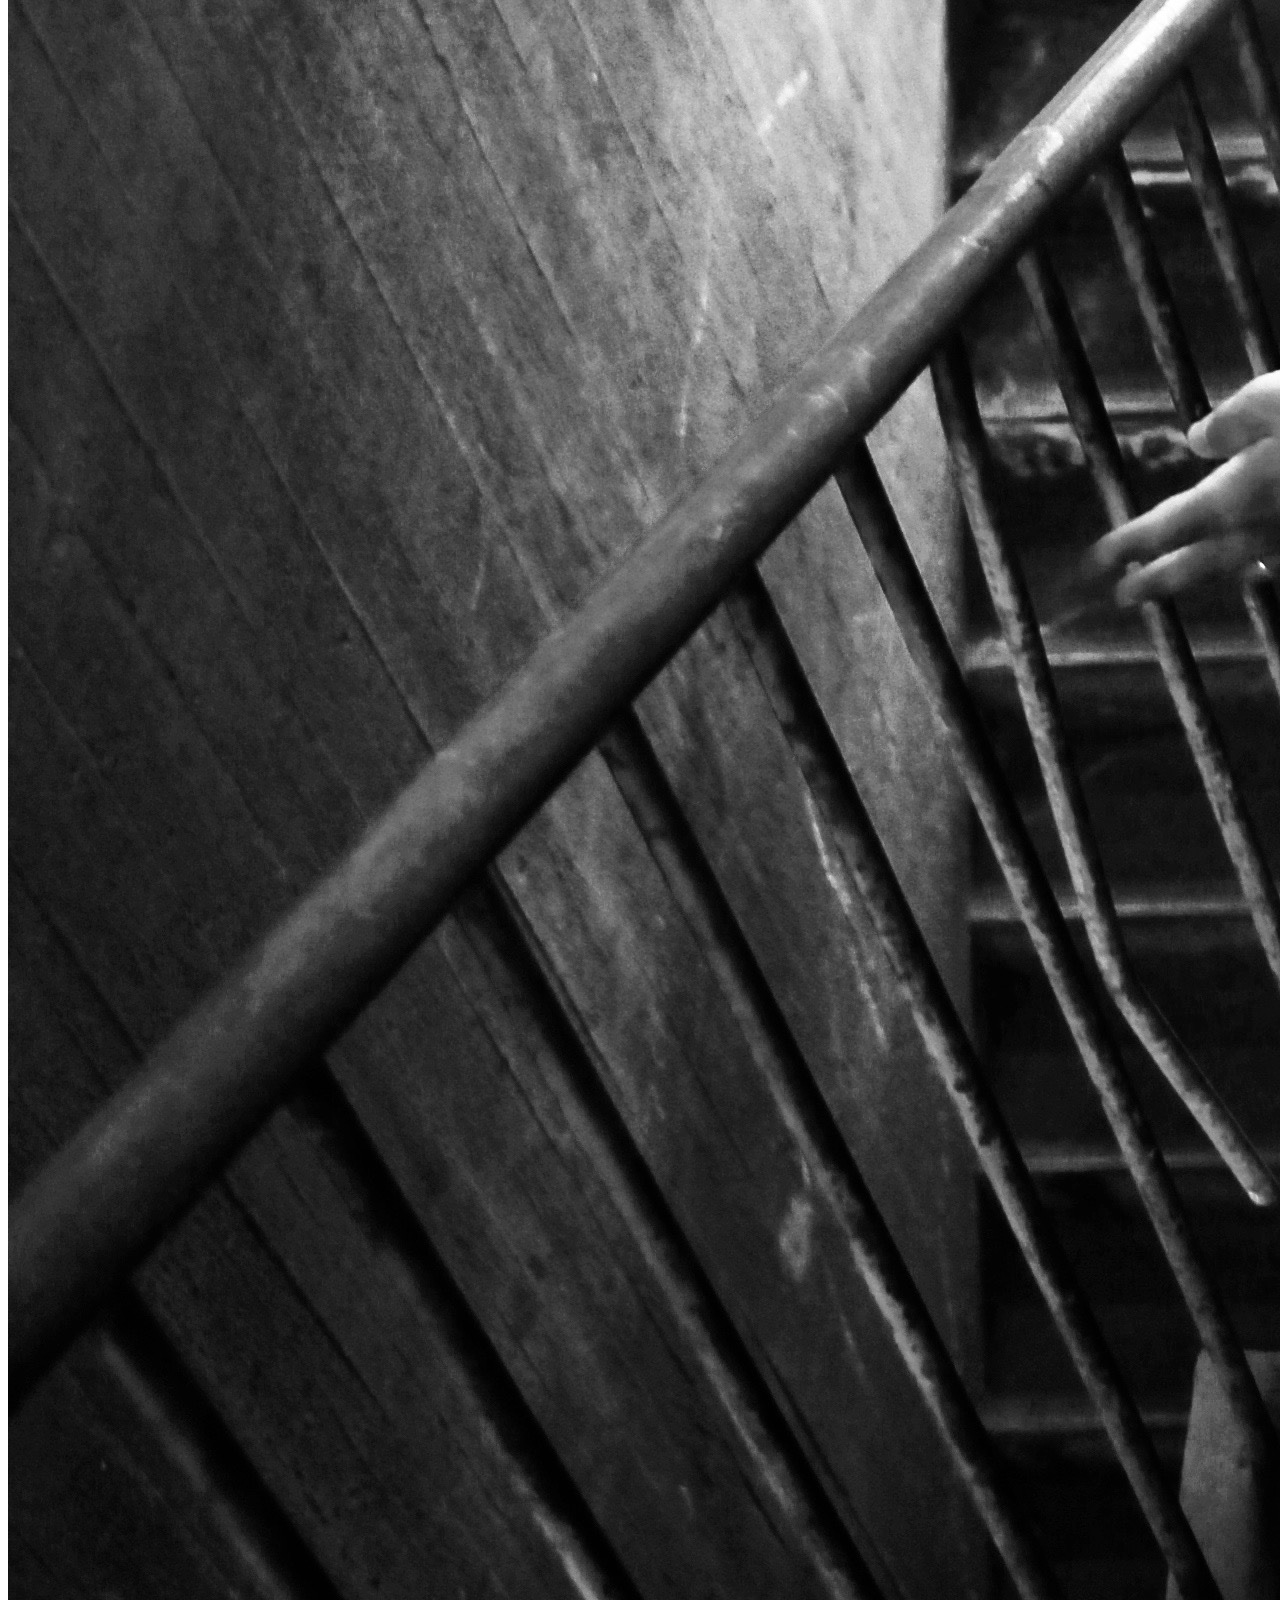
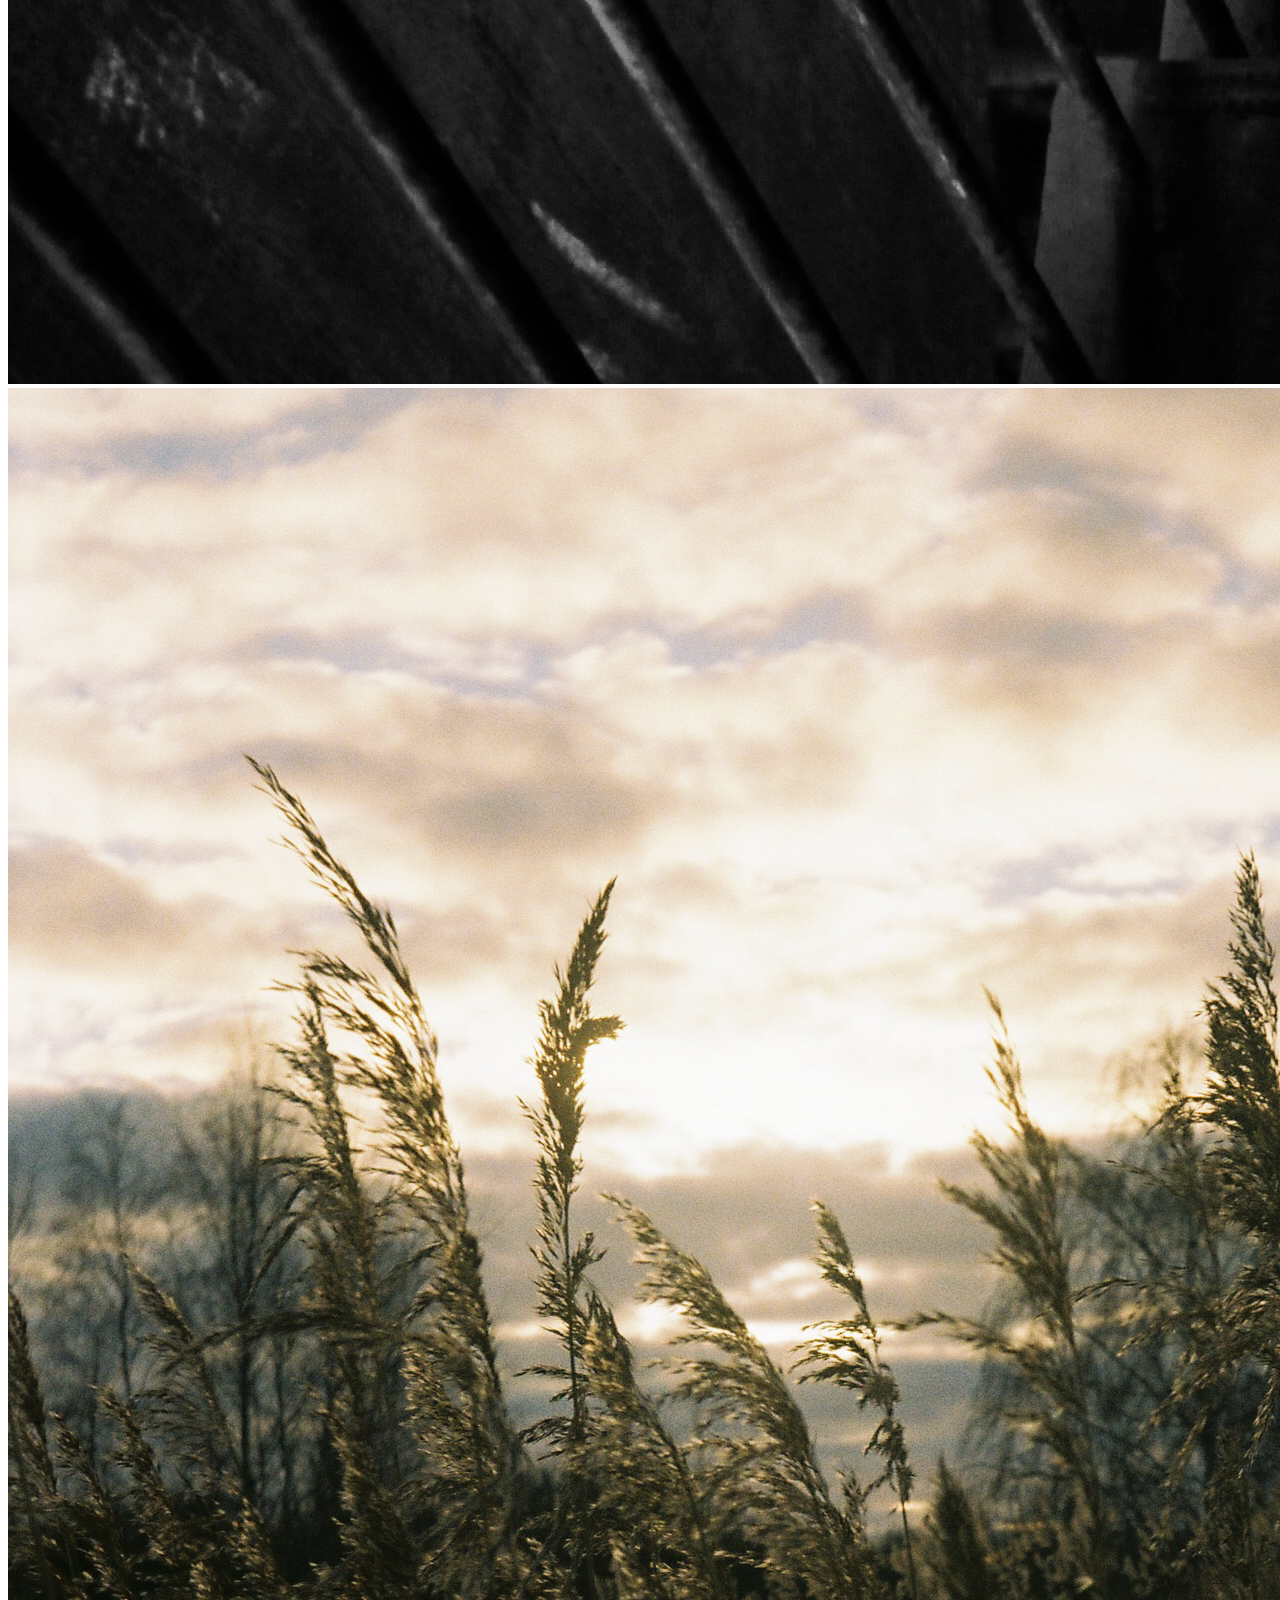
==== commit 4a6d6885: "new5" ====
--- a/src/index.html
+++ b/src/index.html
@@ -16,27 +16,27 @@
     <main class="mx-auto p-4 md:p-10">
       <div class="md:grid">
         <div class="md:grid-cols-2">
-          <img class="p-6 md:w-8/12" src="Artboard 1.svg" alt="" />
           <img
-            class="md:max-w-xl"
-            src="kobenhavnerbilleder-sten-simons copy.png"
+            class="rounded-2xl bg-purple-200 p-6 md:w-8/12"
+            src="Artboard 1.svg"
             alt=""
           />
+          <img class="md:max-w-2xl" src="bog_bg.png" />
           <h2
-            class="pt-8 text-center text-3xl italic md:pr-10 md:pt-5 md:pb-3 md:text-right md:text-4xl"
+            class="pt-4 text-center text-3xl italic outline-double outline-green-400 md:pr-10 md:pt-5 md:pb-3 md:text-right md:text-5xl"
           >
             En guide til hipsterfotos
           </h2>
           <h3
-            class="pt-4 text-center text-lg font-normal md:pr-10 md:pb-6 md:pt-8 md:text-right md:text-3xl"
+            class="pt-4 text-center text-lg font-bold md:pr-10 md:pb-10 md:pt-14 md:text-right md:text-4xl"
           >
             Af Steen Simons
           </h3>
         </div>
       </div>
-      <div class="text-right md:pr-10">
+      <div class="text-center md:pr-10">
         <button
-          class="md: mt-4 mb-8 rounded-xl bg-green-400 p-6 text-sm font-semibold uppercase shadow-2xl shadow-black md:p-10 md:text-xl"
+          class="md: mt-4 mb-8 rounded-xl bg-green-400 p-6 text-sm font-semibold shadow-2xl shadow-black md:p-10 md:text-xl"
         >
           Køb nu
         </button>
@@ -204,6 +204,6 @@
     </main>
 
     <script type="module" src="./main.js"></script>
-    <footer class="bg-black"></footer>
+    <footer class="bg-purple-900 text-yellow-100">bla bla bla</footer>
   </body>
 </html>
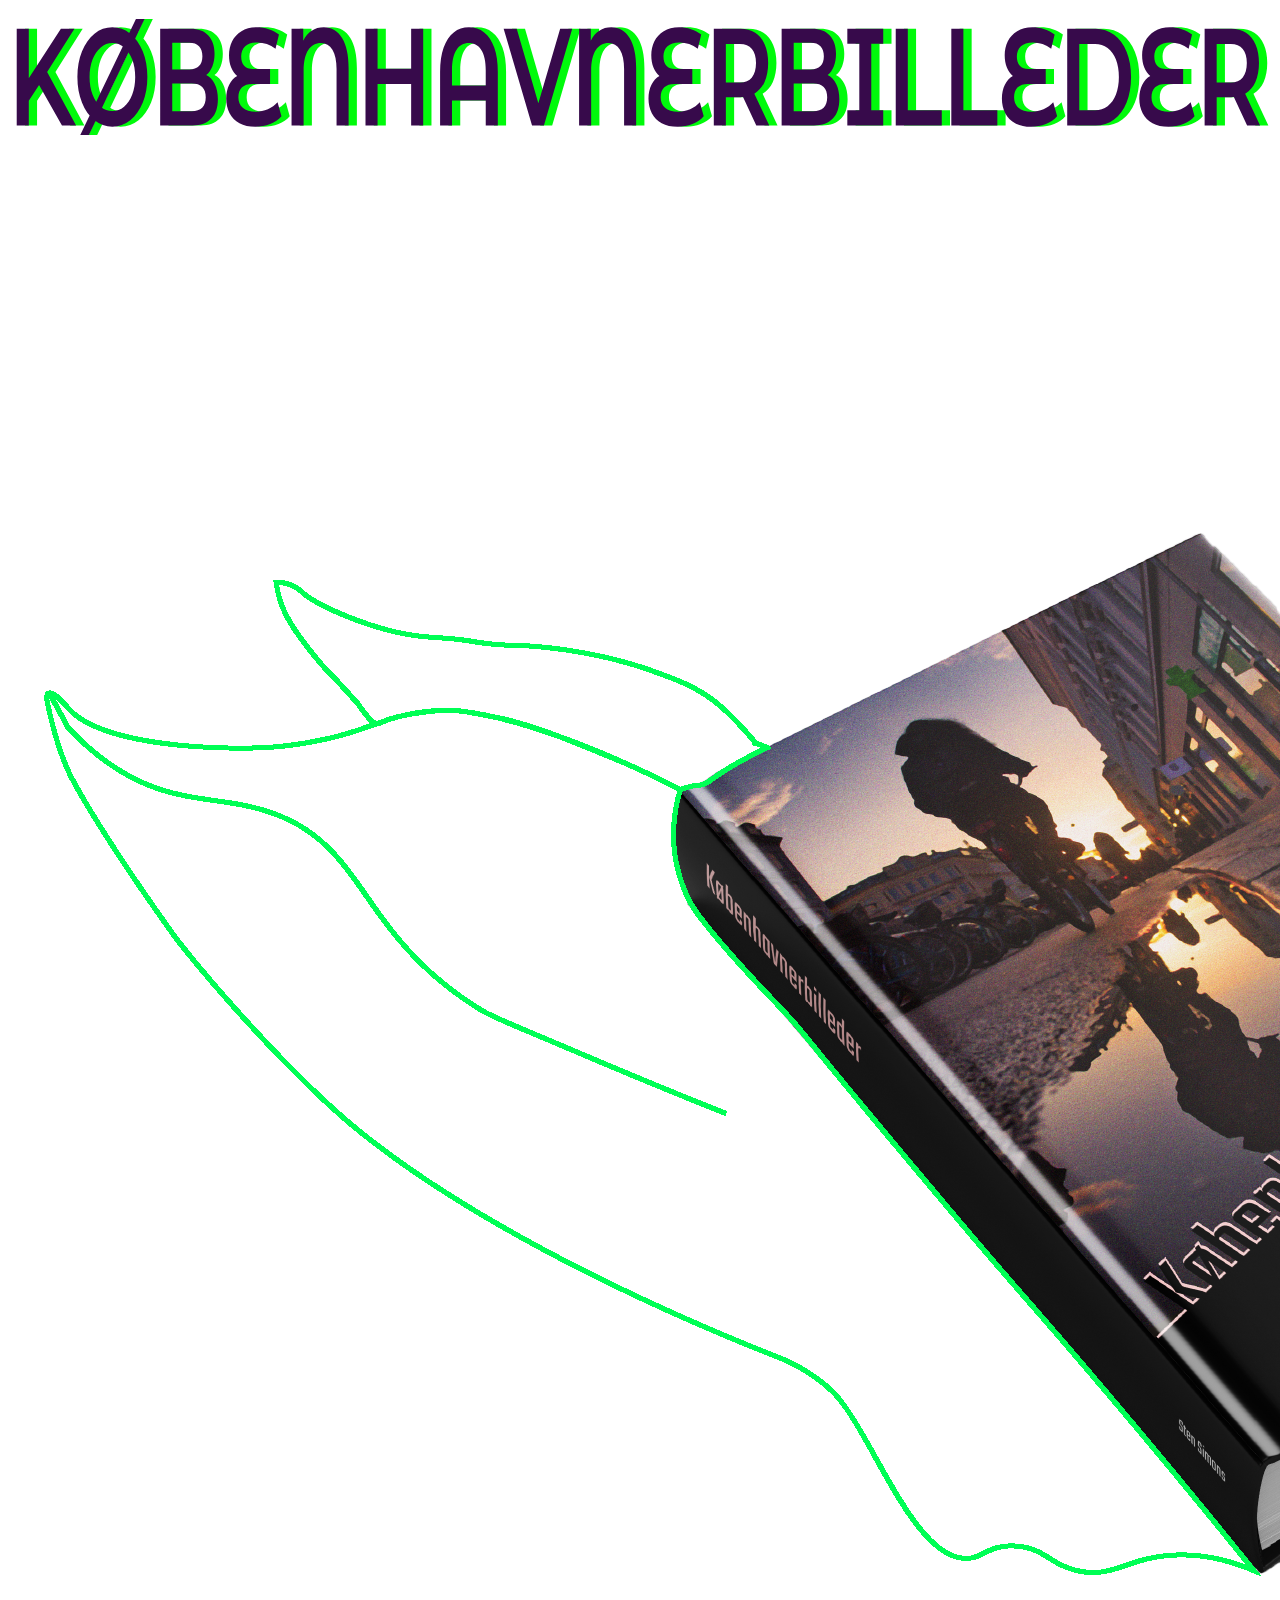
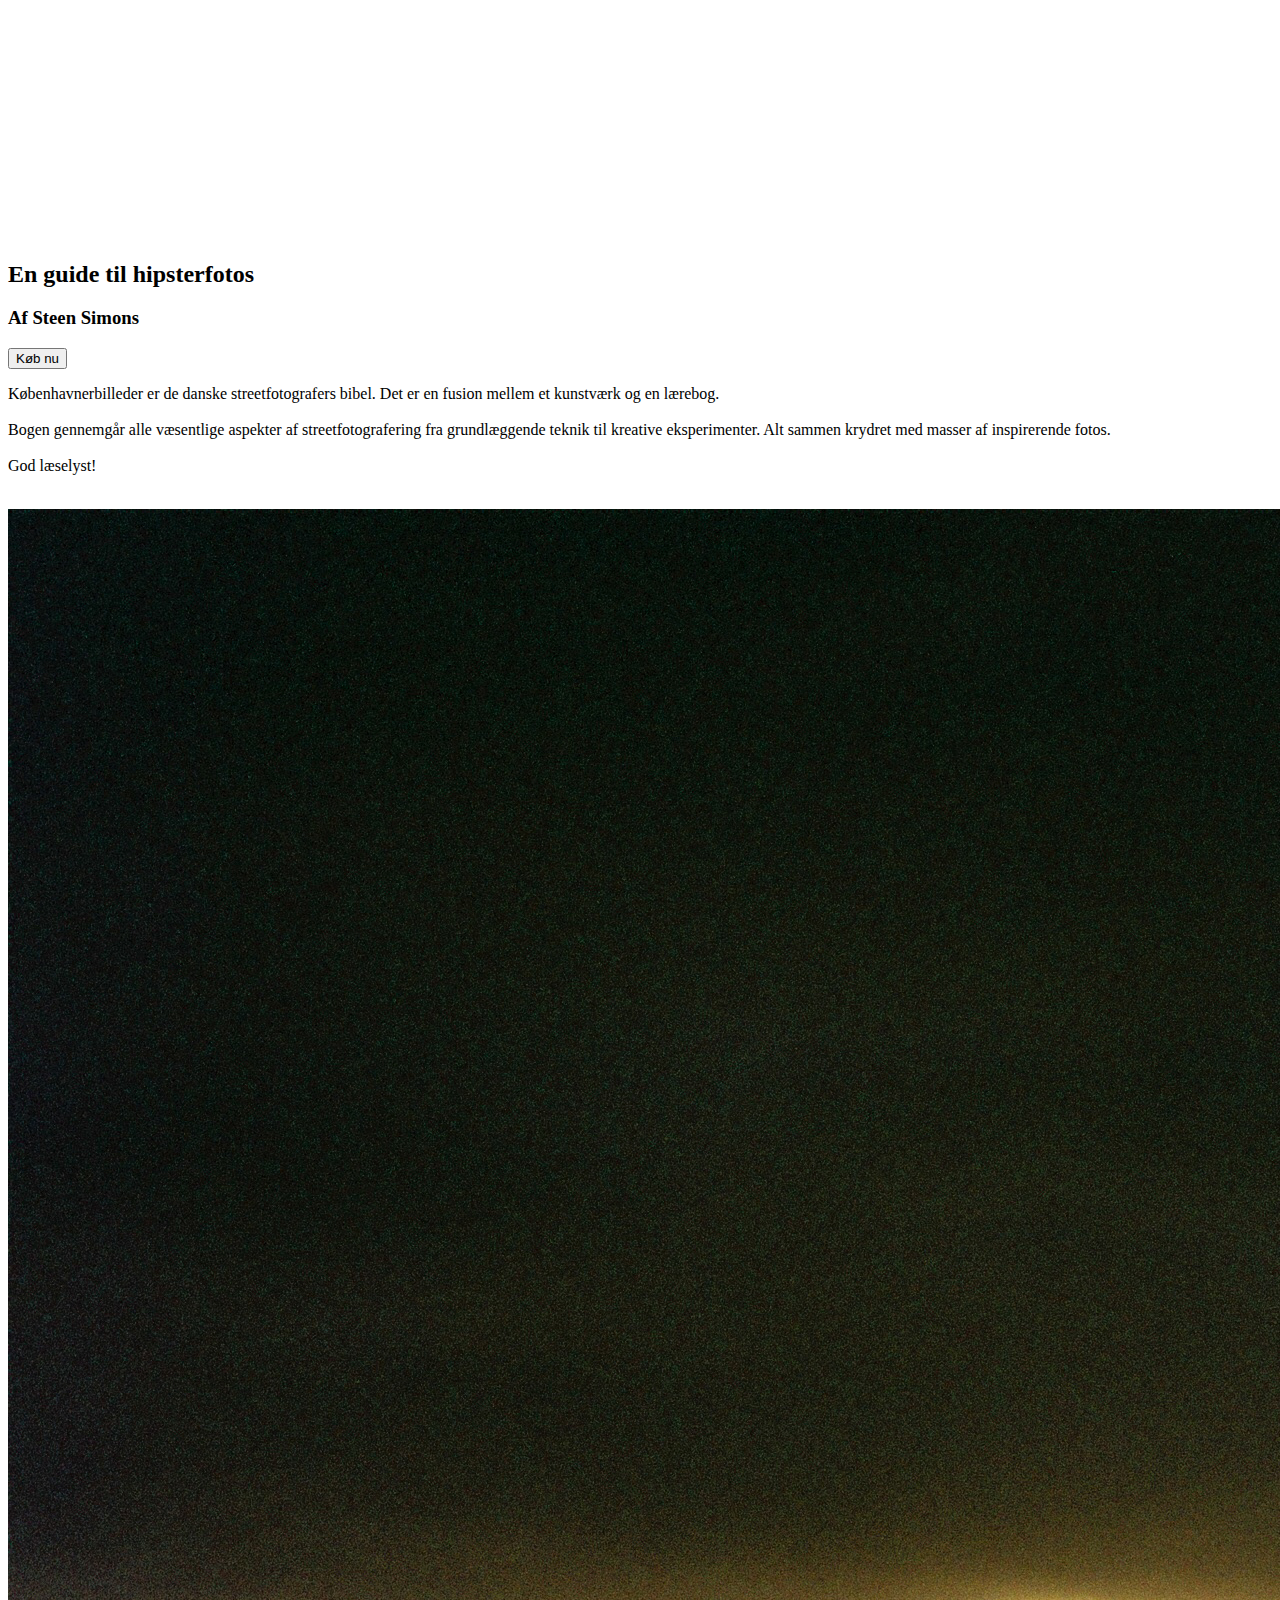
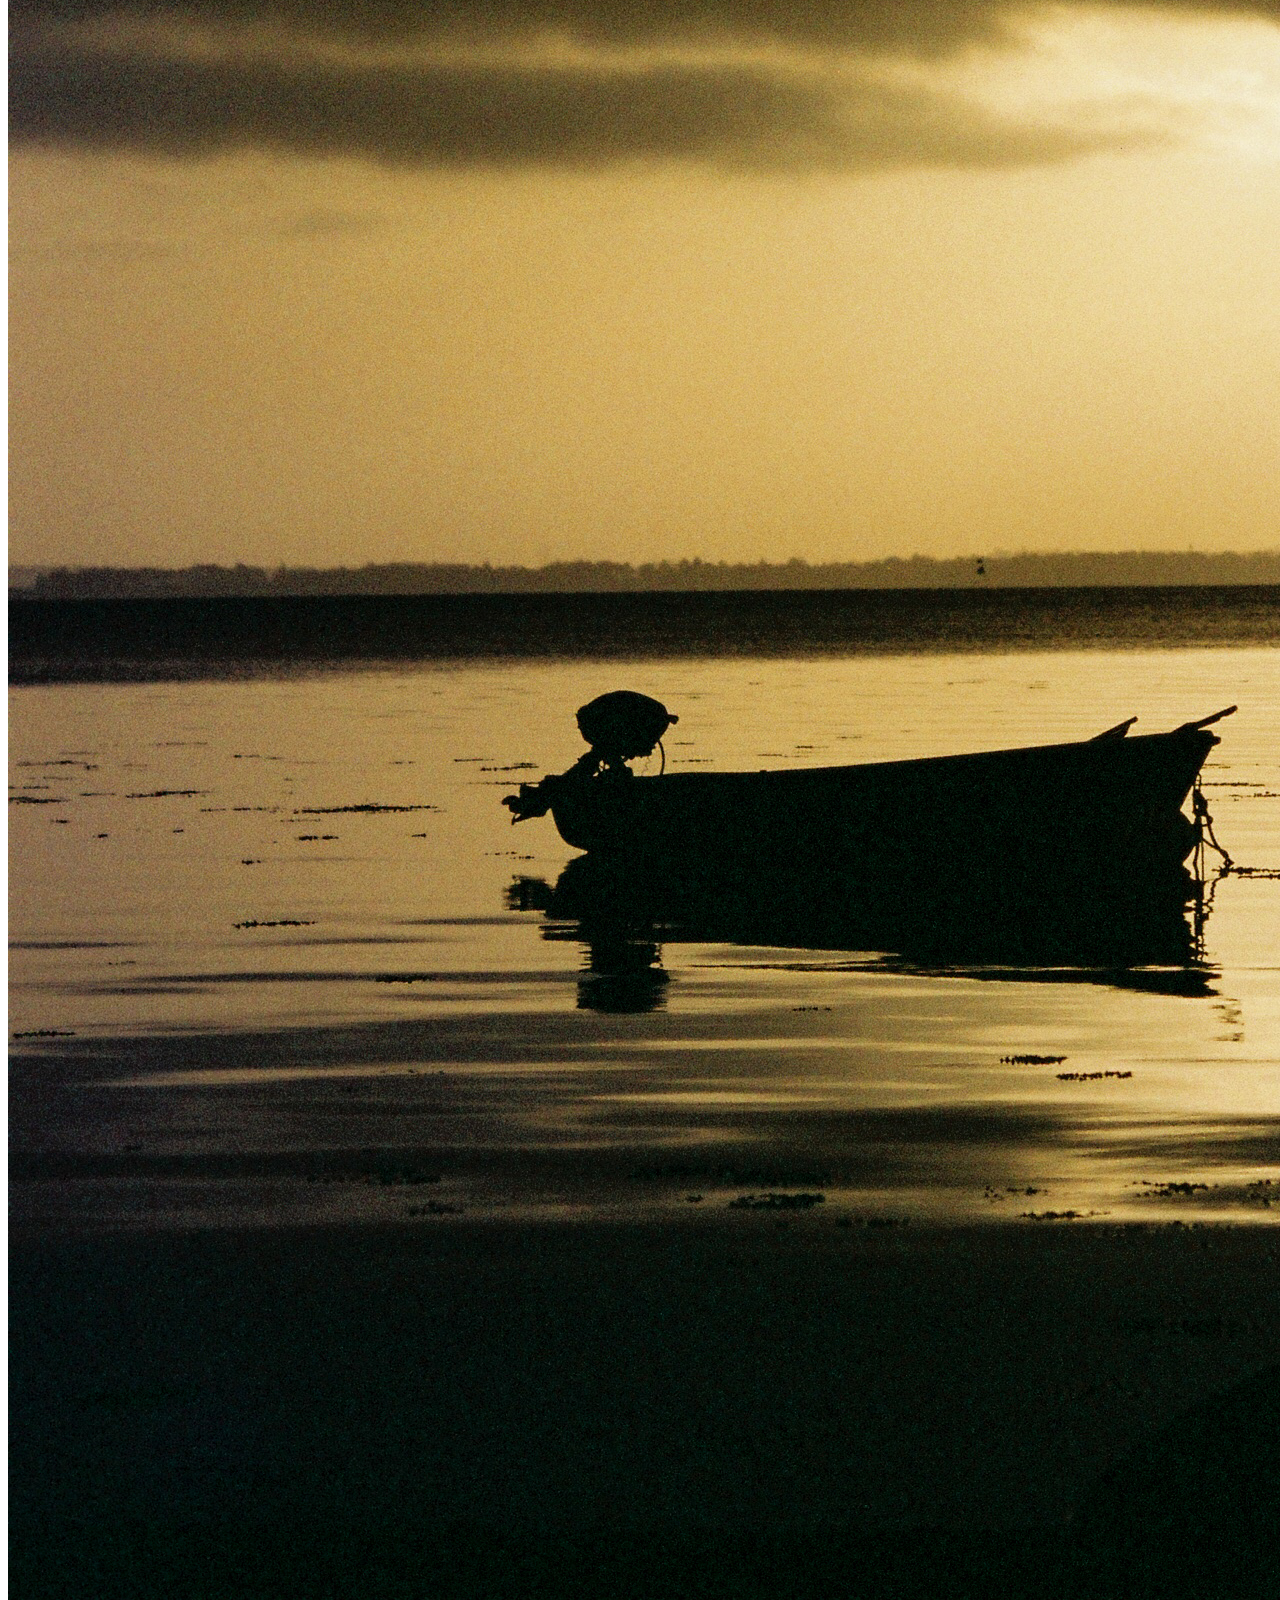
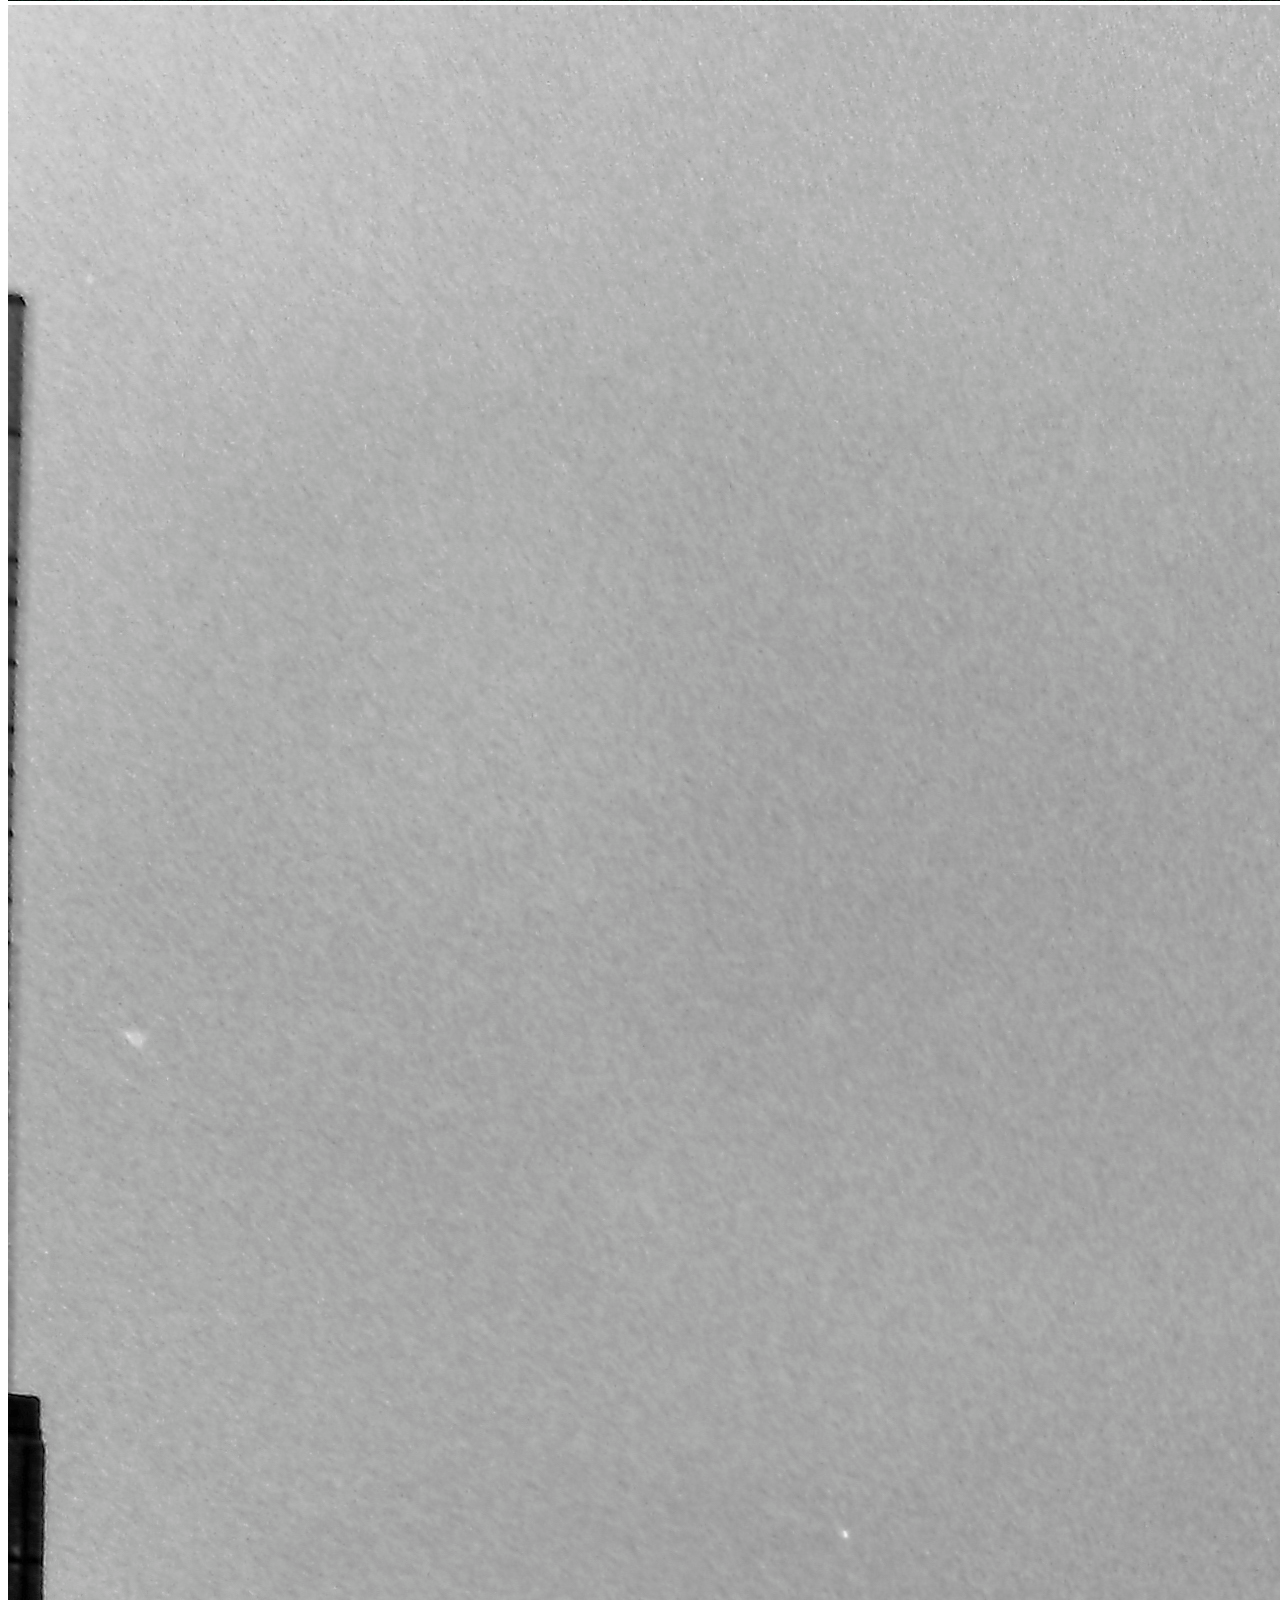
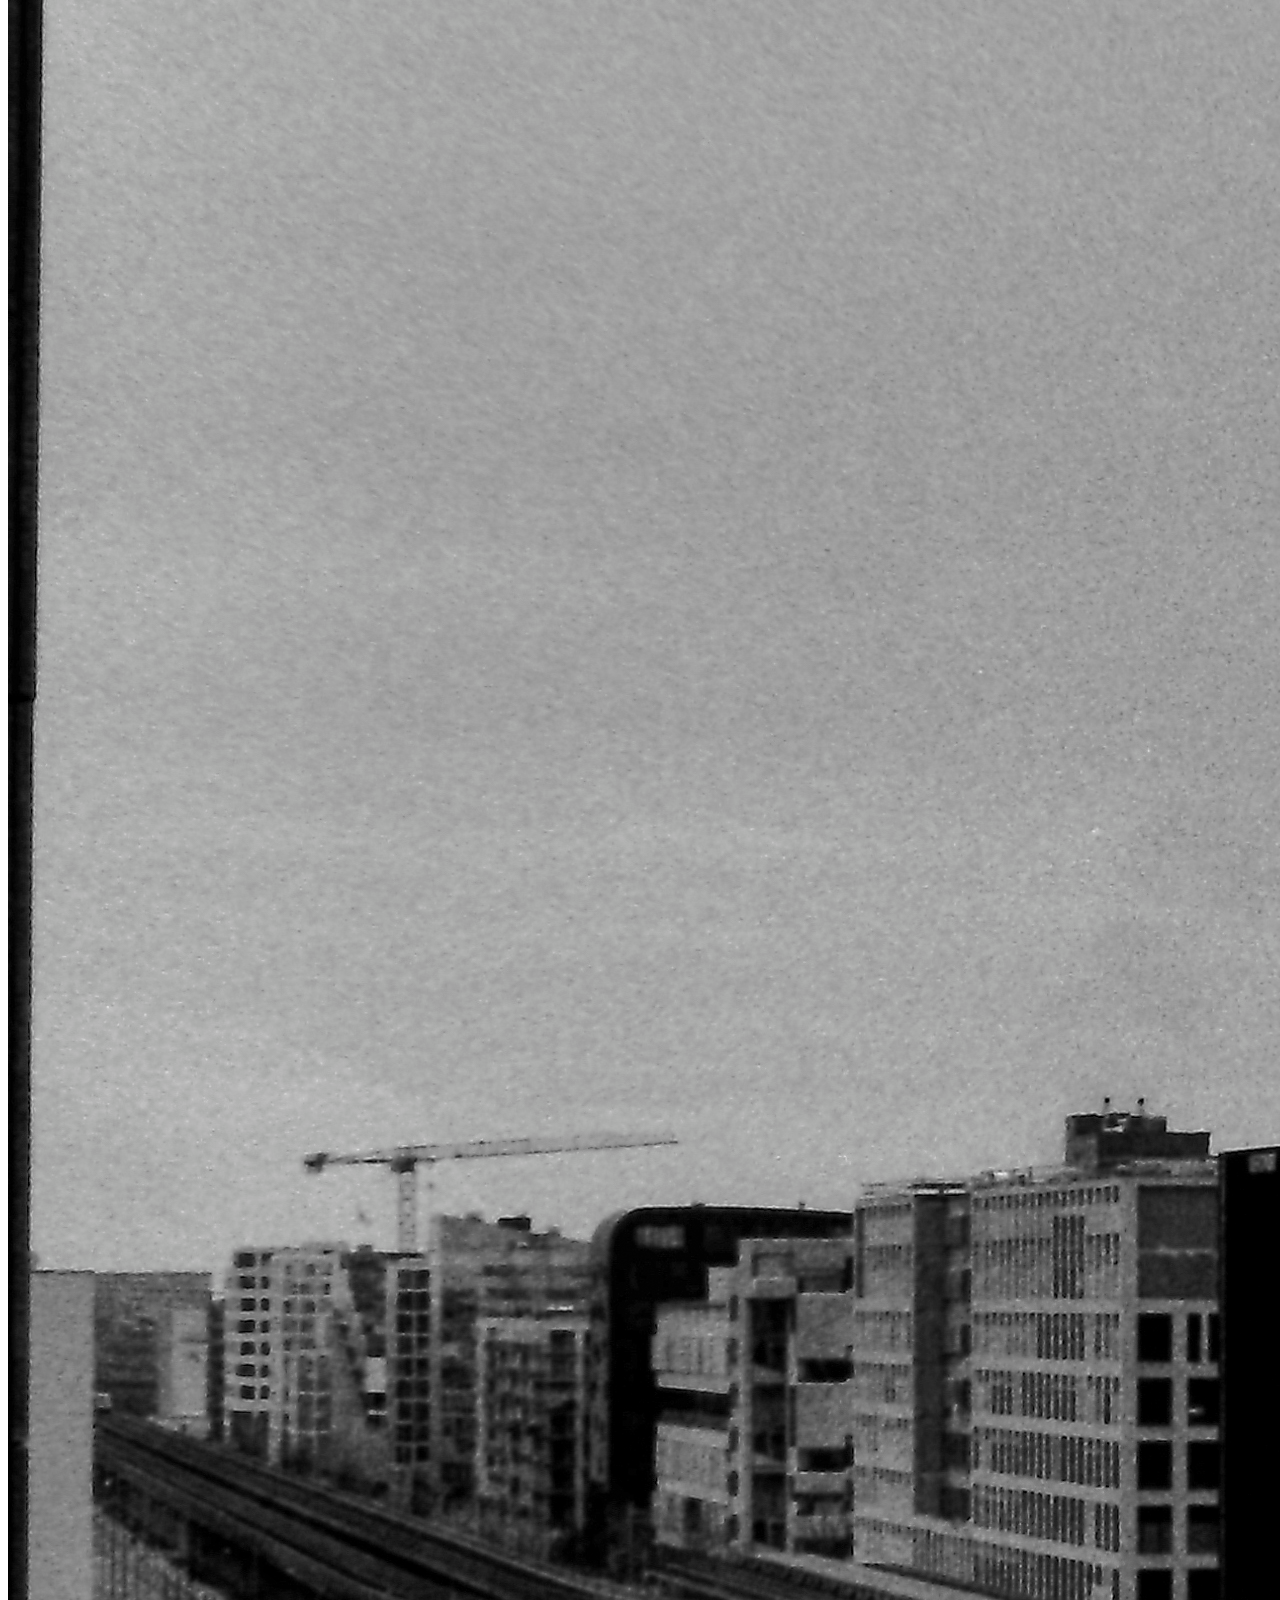
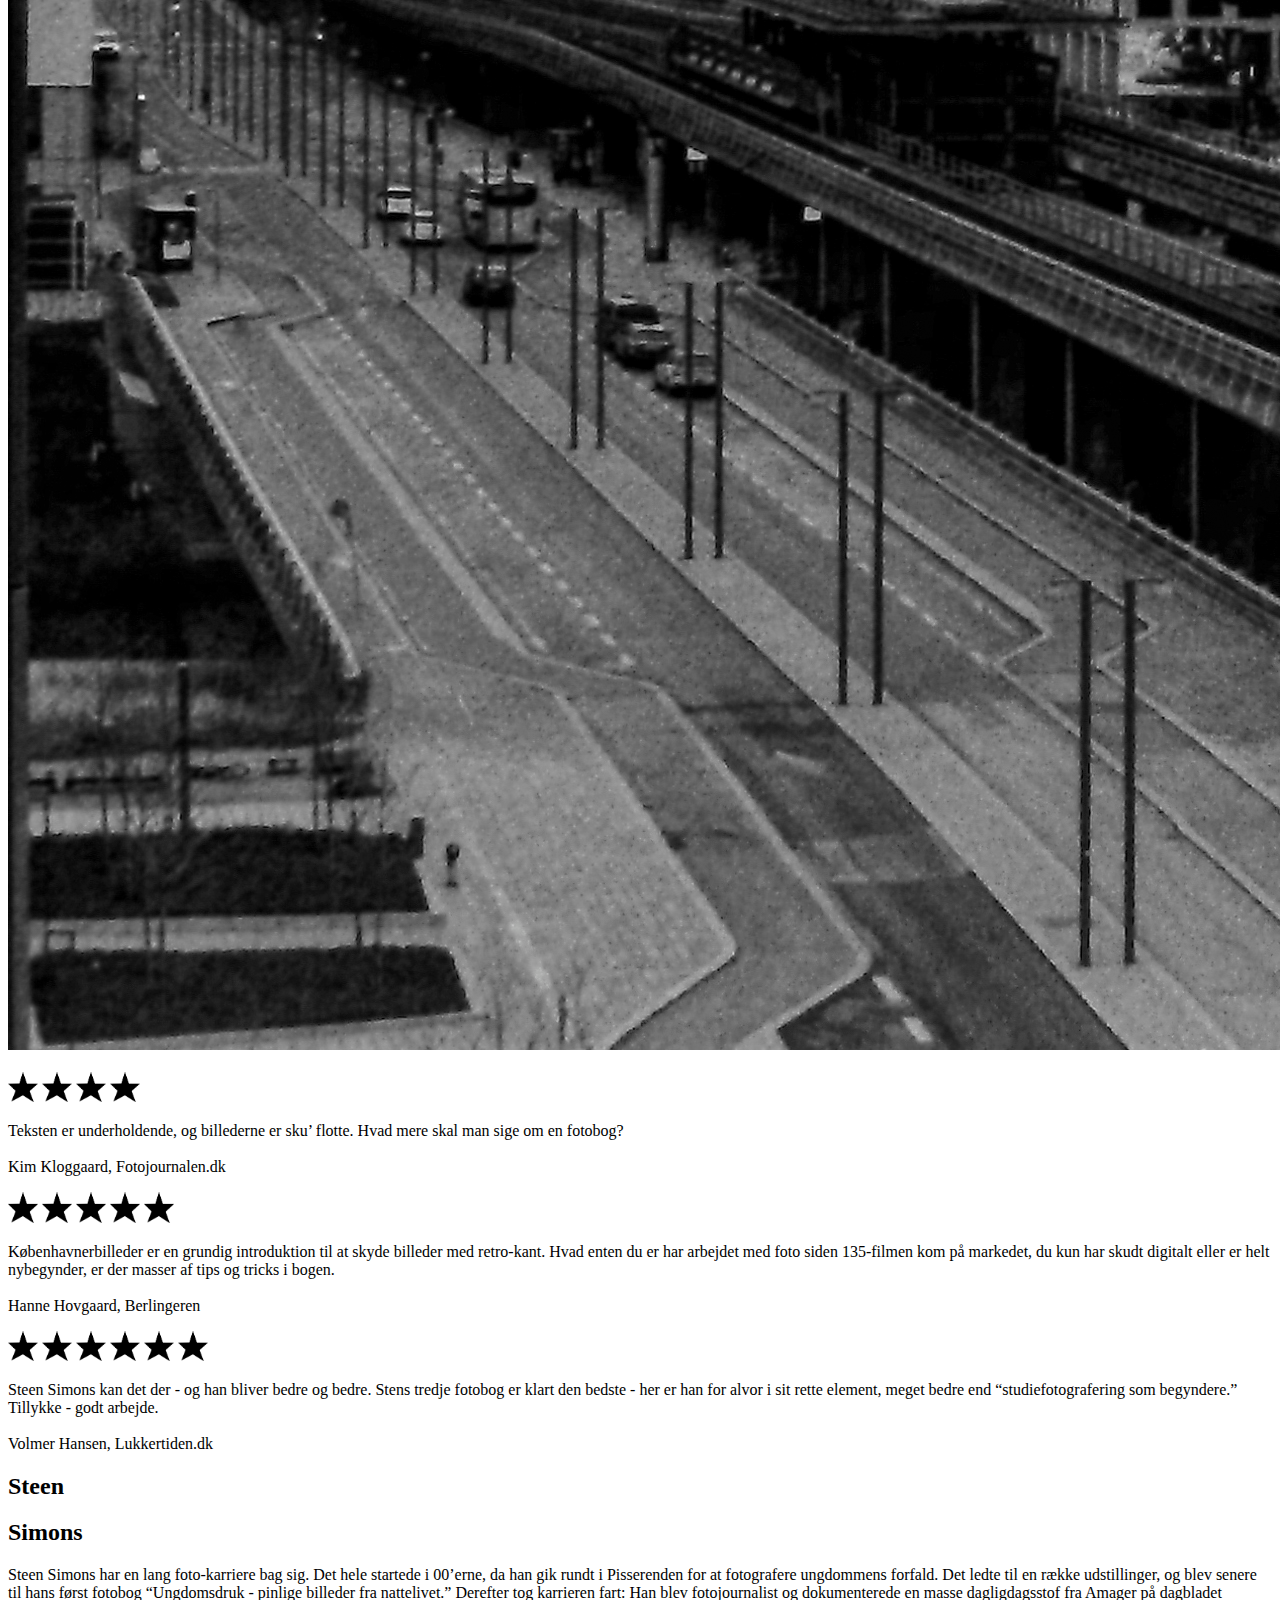
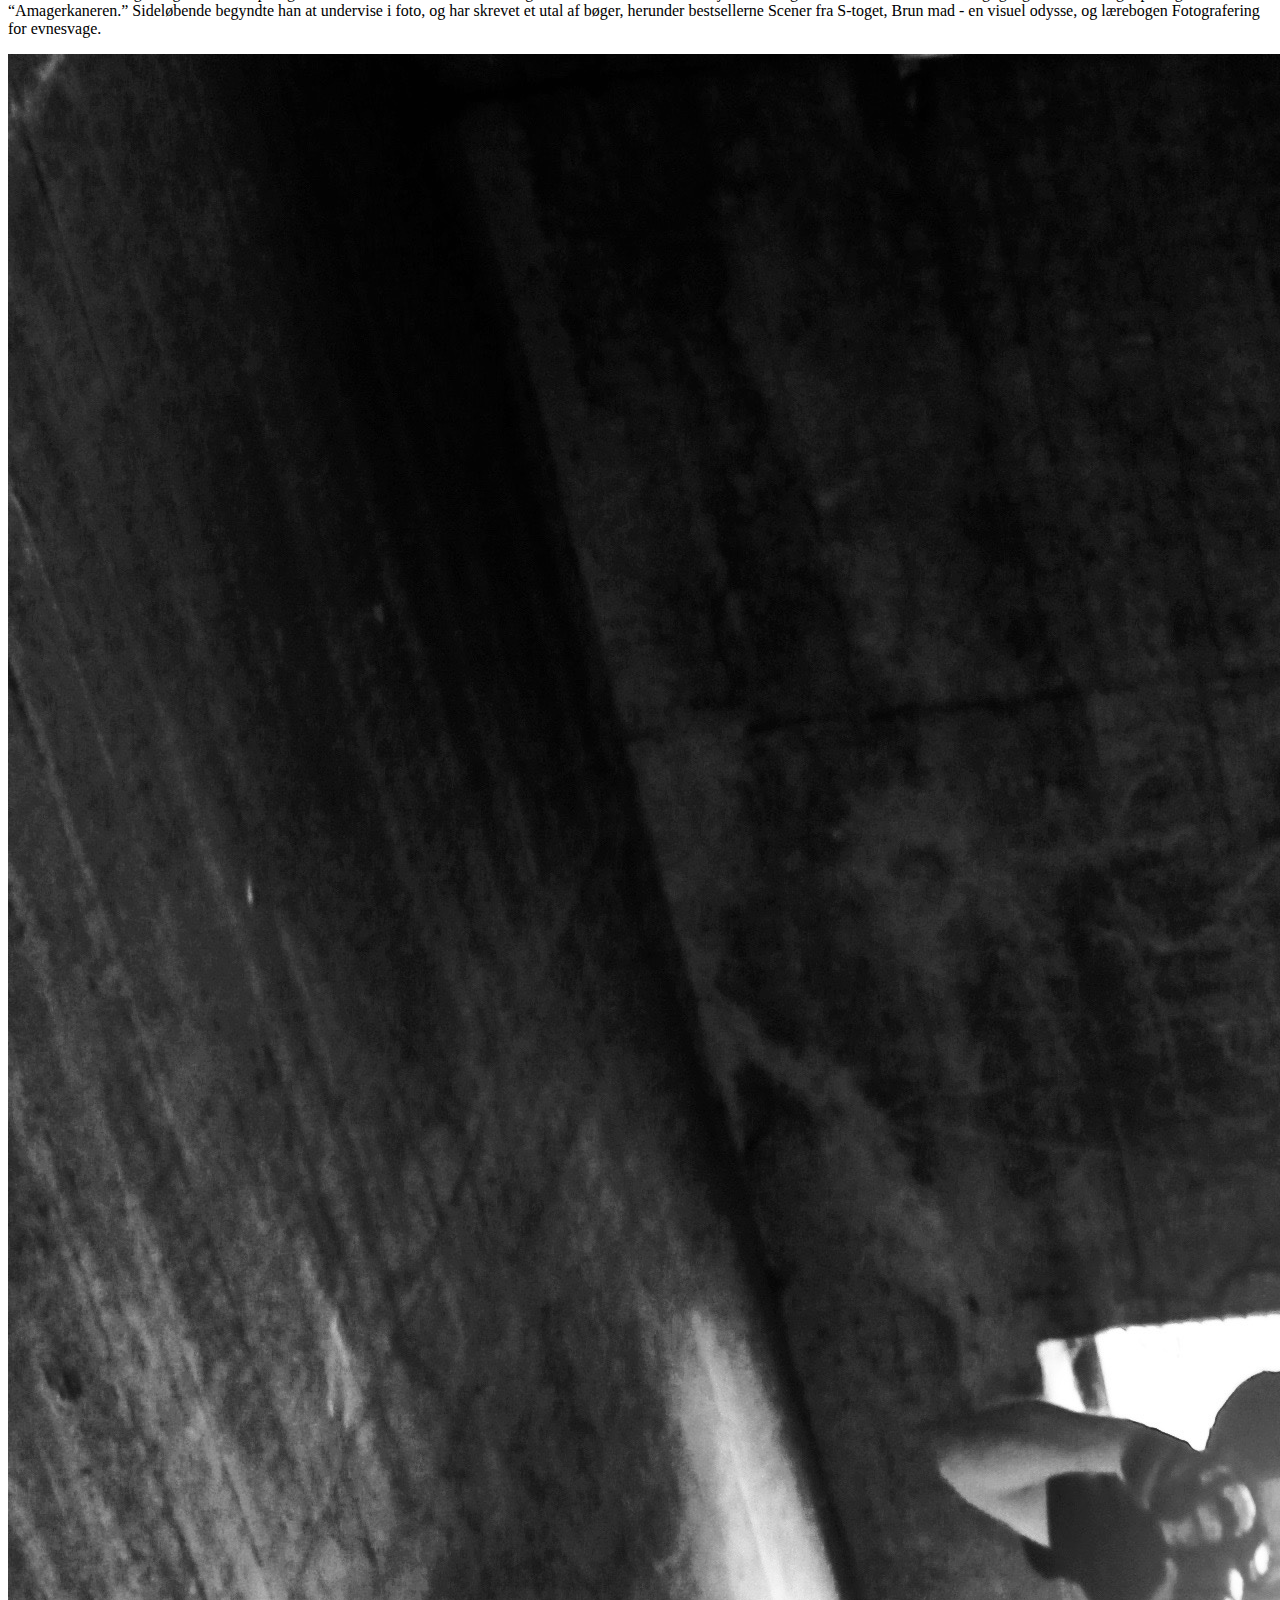
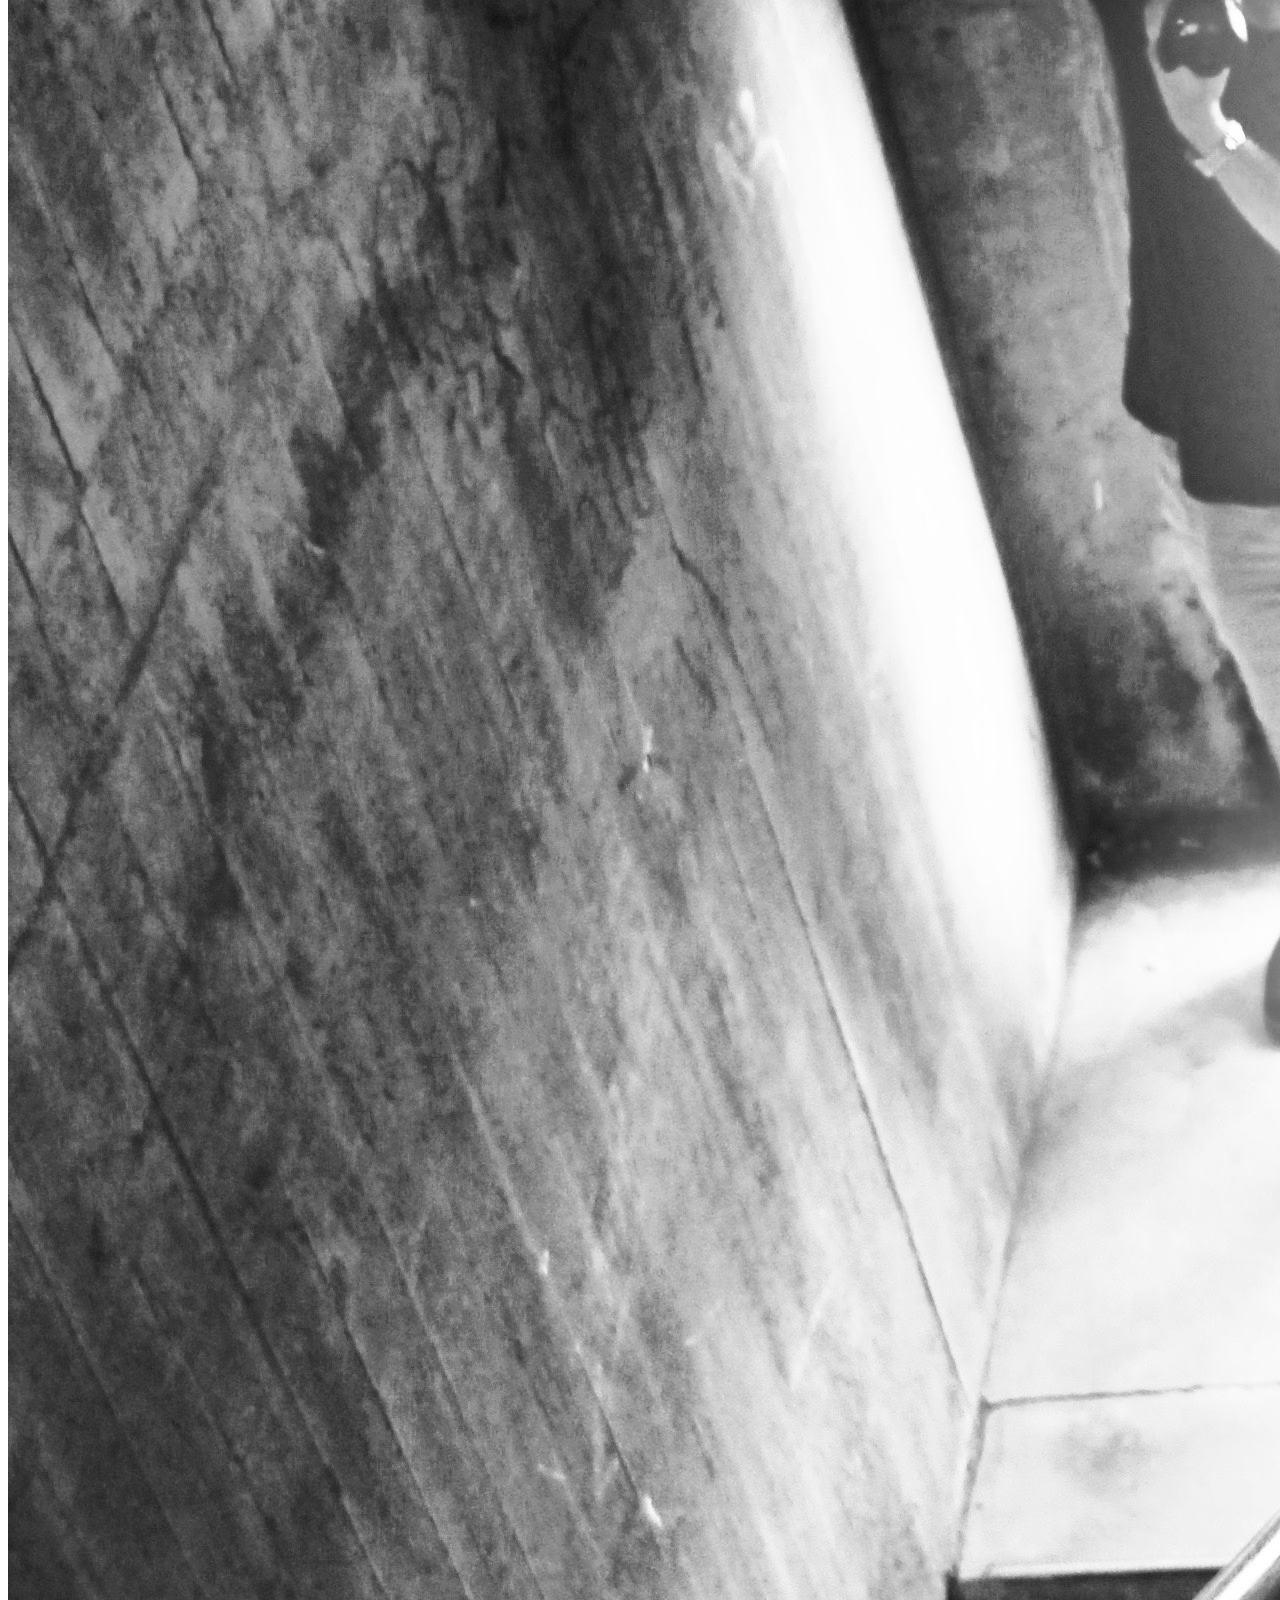
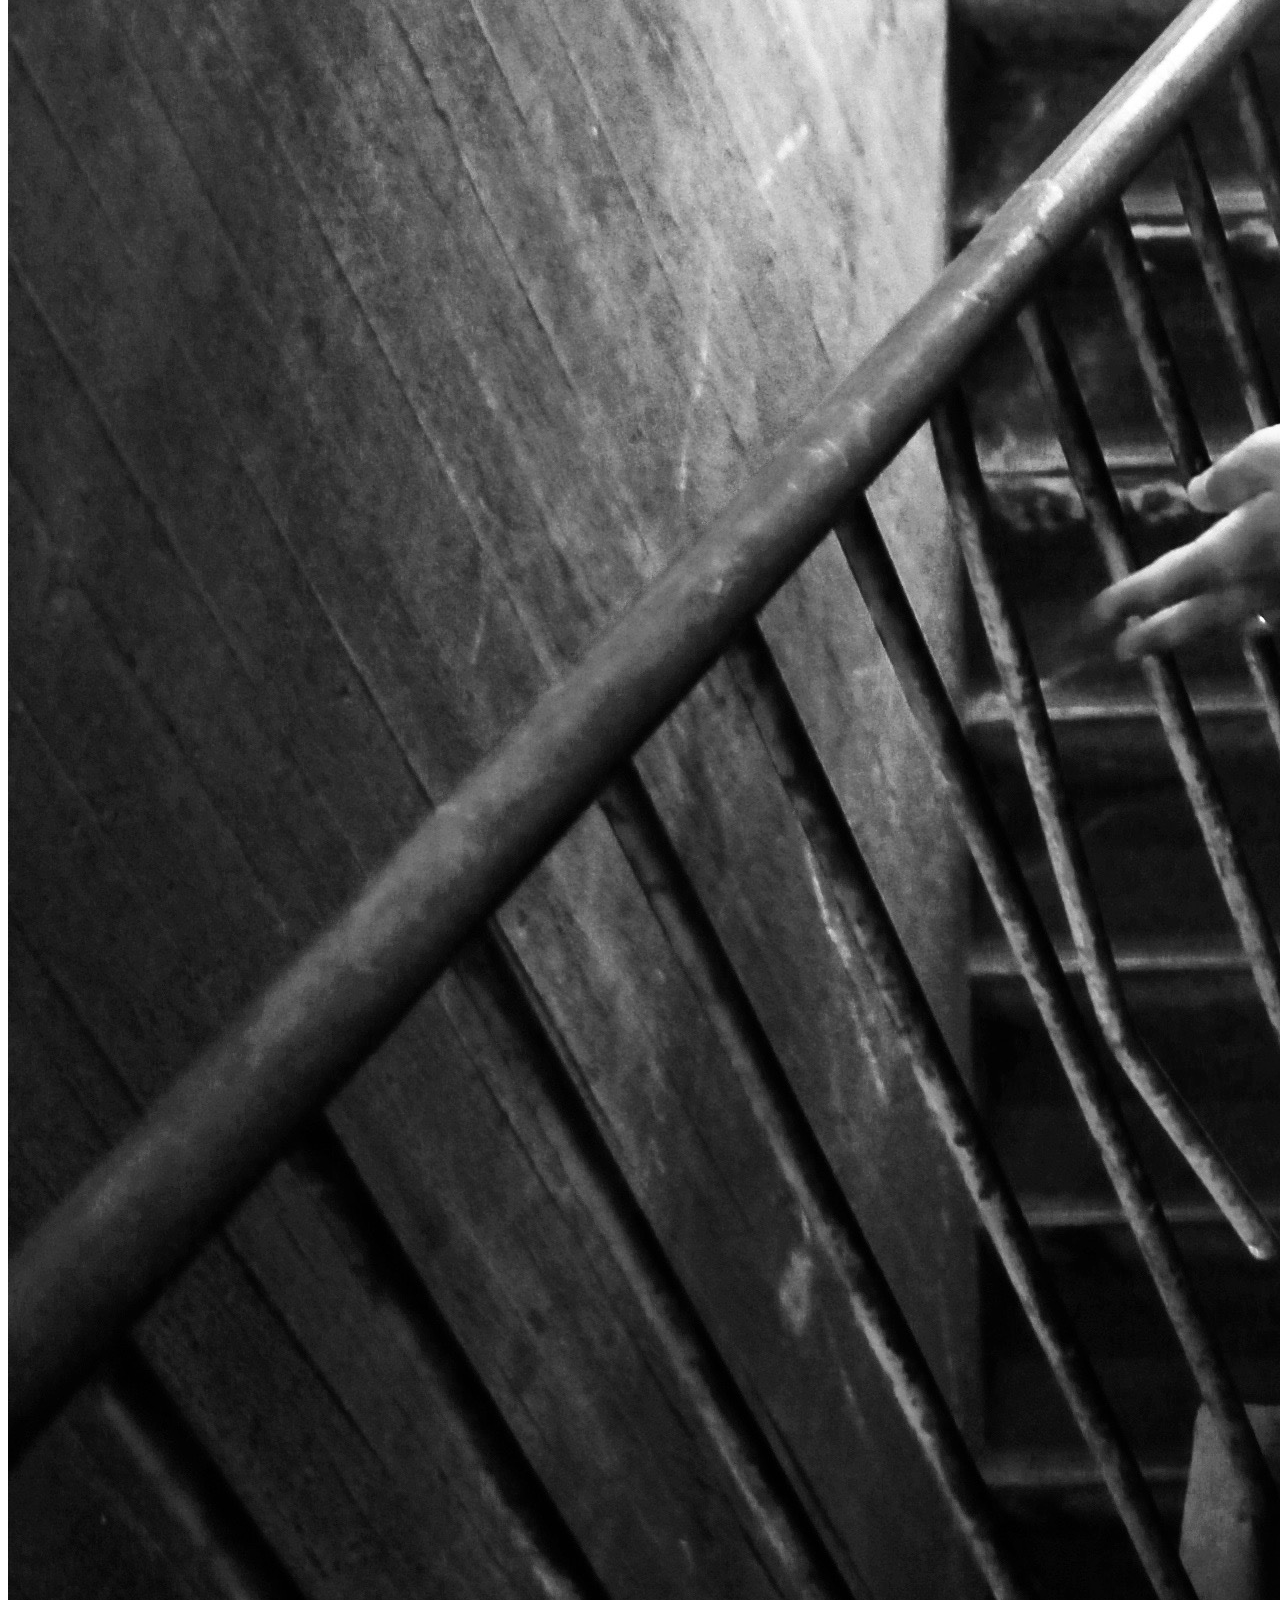
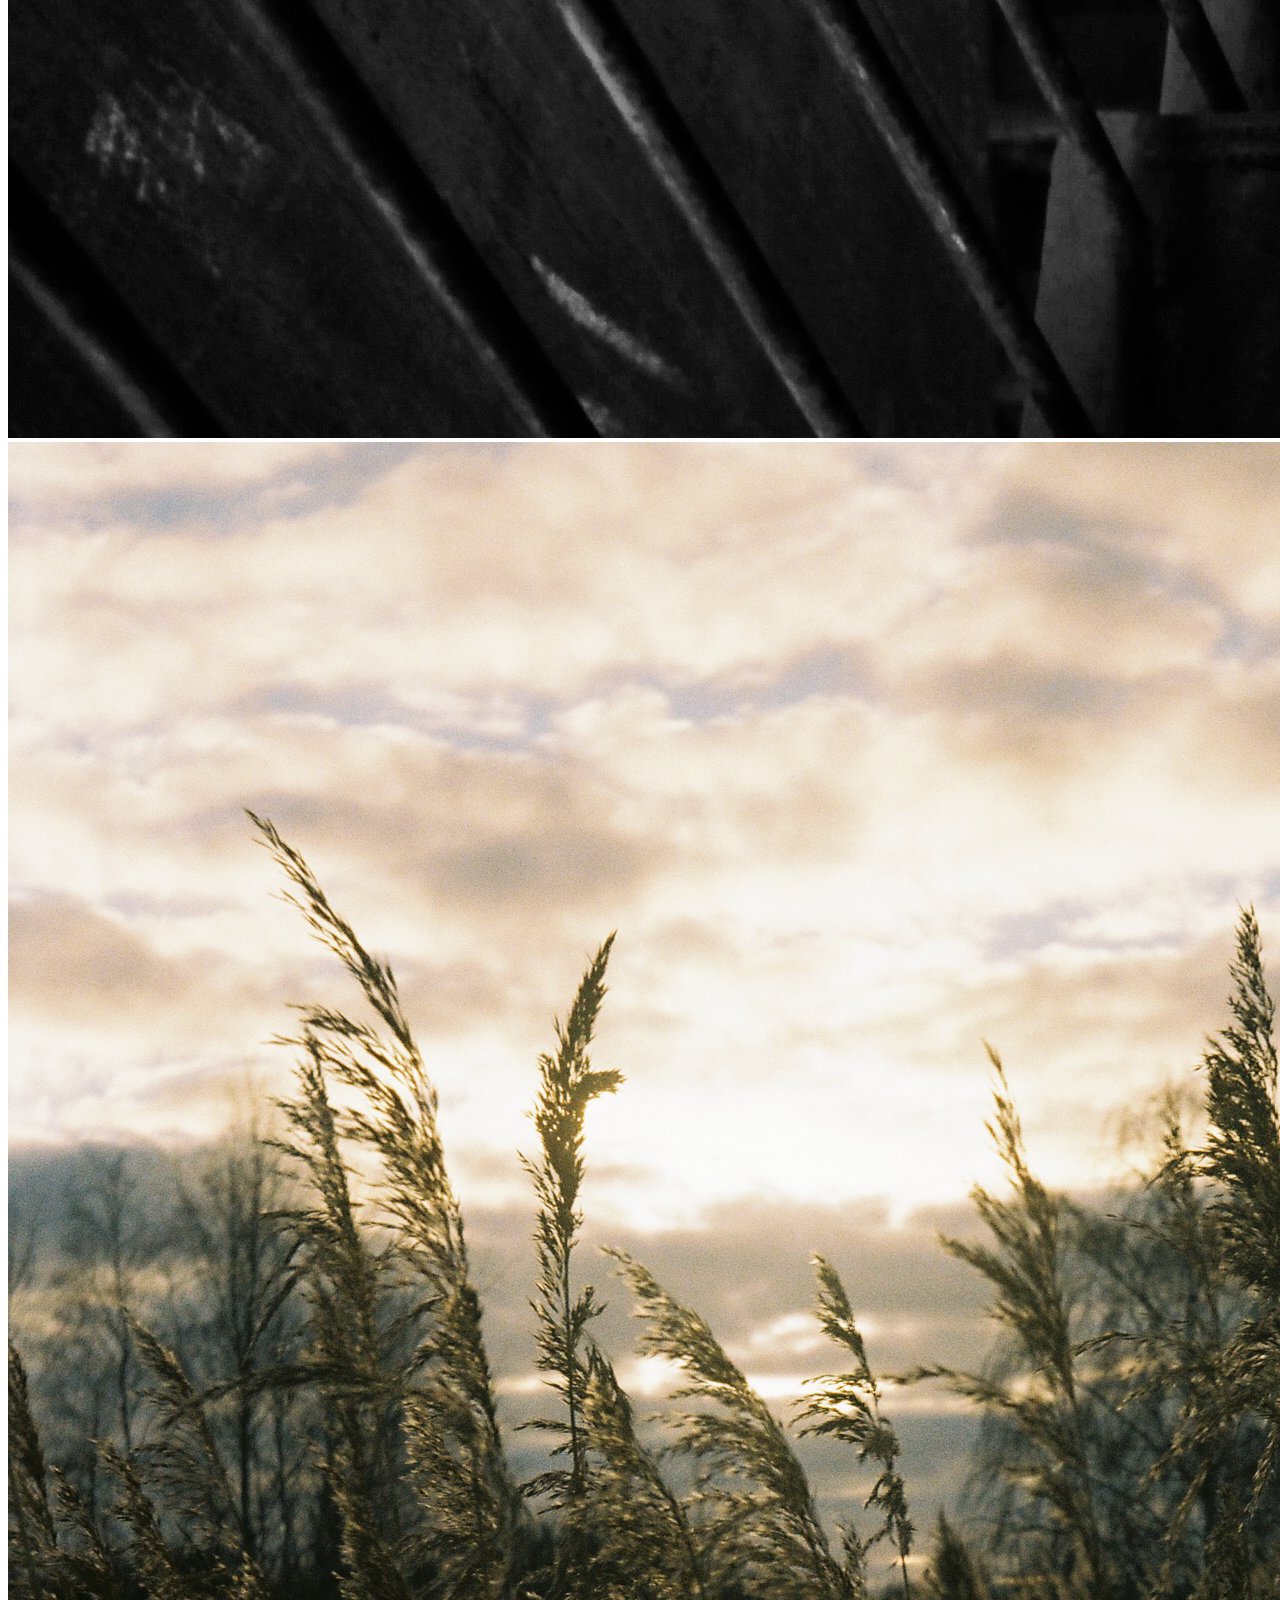
==== commit cc8f8881: "new5" ====
--- a/src/index.html
+++ b/src/index.html
@@ -11,16 +11,18 @@
       href="https://fonts.googleapis.com/css2?family=Lexend+Peta:wght@400;600&display=swap"
       rel="stylesheet"
     />
+    <link rel="preconnect" href="https://fonts.googleapis.com" />
+    <link rel="preconnect" href="https://fonts.gstatic.com" crossorigin />
+    <link
+      href="https://fonts.googleapis.com/css2?family=Maven+Pro&display=swap"
+      rel="stylesheet"
+    />
   </head>
   <body class="bg-gradient-to-r from-purple-700 via-purple-300 to-yellow-200">
     <main class="mx-auto p-4 md:p-10">
       <div class="md:grid">
         <div class="md:grid-cols-2">
-          <img
-            class="rounded-2xl bg-purple-200 p-6 md:w-8/12"
-            src="Artboard 1.svg"
-            alt=""
-          />
+          <img class="rounded-2xl md:w-8/12" src="Artboard 1.svg" alt="" />
           <img class="md:max-w-2xl" src="bog_bg.png" />
           <h2
             class="pt-4 text-center text-3xl italic outline-double outline-green-400 md:pr-10 md:pt-5 md:pb-3 md:text-right md:text-5xl"
@@ -97,7 +99,7 @@
           </div>
         </section>
 
-        <section class="md:flex">
+        <section class="font-extrabold md:flex">
           <div>
             <div class="flex justify-center pt-4">
               <img width="30" src="star.png" alt="" />
@@ -106,9 +108,10 @@
               <img width="30" src="star.png" alt="" />
             </div>
 
-            <p class="p-3 text-sm italic">
+            <p class="p-3 text-sm italic md:pl-10">
               Teksten er underholdende, og billederne er sku’ flotte. Hvad mere
               skal man sige om en fotobog?
+              <br />
               <br />
               Kim Kloggaard, Fotojournalen.dk
             </p>
@@ -128,35 +131,40 @@
               siden 135-filmen kom på markedet, du kun har skudt digitalt eller
               er helt nybegynder, er der masser af tips og tricks i bogen.
               <br />
+              <br />
               Hanne Hovgaard, Berlingeren
             </p>
           </div>
-
-          <div>
-            <div class="flex justify-center p-4">
-              <img width="30" src="star.png" alt="" />
-              <img width="30" src="star.png" alt="" />
-              <img width="30" src="star.png" alt="" />
-              <img width="30" src="star.png" alt="" />
-              <img width="30" src="star.png" alt="" />
-              <img width="30" src="star.png" alt="" />
+          <div>
+            <div class="">
+              <div class="flex justify-center p-4">
+                <img width="30" src="star.png" alt="" />
+                <img width="30" src="star.png" alt="" />
+                <img width="30" src="star.png" alt="" />
+                <img width="30" src="star.png" alt="" />
+                <img width="30" src="star.png" alt="" />
+                <img width="30" src="star.png" alt="" />
+              </div>
+              <p class="text-sm italic md:pl-28 md:pr-20">
+                Steen Simons kan det der - og han bliver bedre og bedre. Stens
+                tredje fotobog er klart den bedste - her er han for alvor i sit
+                rette element, meget bedre end “studiefotografering som
+                begyndere.” Tillykke - godt arbejde.
+                <br />
+                <br />
+                Volmer Hansen, Lukkertiden.dk
+              </p>
             </div>
-            <p class="p-3 text-sm italic md:pl-28">
-              Steen Simons kan det der - og han bliver bedre og bedre. Stens
-              tredje fotobog er klart den bedste - her er han for alvor i sit
-              rette element, meget bedre end “studiefotografering som
-              begyndere.” Tillykke - godt arbejde.
-              <br />
-              Volmer Hansen, Lukkertiden.dk
-            </p>
-          </div>
-        </section>
-
-        <section class="md:mt-10 md:flex md:flex-row-reverse">
+          </div>
+        </section>
+
+        <section
+          class="rounded-2xl bg-purple-900 shadow-2xl shadow-black md:mt-10 md:flex md:flex-row-reverse md:pl-6 md:pr-4"
+        >
           <div class="pt-20">
-            <h2 class="text-3xl">Steen</h2>
-            <h2 class="pb-3 text-3xl">Simons</h2>
-            <p class="text-l">
+            <h2 class="text-3xl text-yellow-100">Steen</h2>
+            <h2 class="pb-3 text-3xl text-yellow-100">Simons</h2>
+            <p class="text-l text-yellow-100 md:pr-24 md:pt-2">
               Steen Simons har en lang foto-karriere bag sig. Det hele startede
               i 00’erne, da han gik rundt i Pisserenden for at fotografere
               ungdommens forfald. Det ledte til en række udstillinger, og blev
@@ -175,7 +183,7 @@
           </div>
         </section>
 
-        <section class="grid-cols-3 md:grid md:gap-5 md:text-center">
+        <section class="grid-cols-3 md:grid md:gap-5 md:pt-20 md:text-center">
           <div class="pb-6">
             <img
               class="rounded-3xl md:w-11/12"
@@ -204,6 +212,14 @@
     </main>
 
     <script type="module" src="./main.js"></script>
-    <footer class="bg-purple-900 text-yellow-100">bla bla bla</footer>
+    <footer class="p-4 shadow md:p-6">
+      <ul
+        class="text-1xl mt-3 rounded-md text-center text-green-200 dark:text-gray-400 md:text-2xl"
+      >
+        <li>
+          <a href="#" class="mr-4 hover:underline md:mr-6">BACK TO TOP</a>
+        </li>
+      </ul>
+    </footer>
   </body>
 </html>
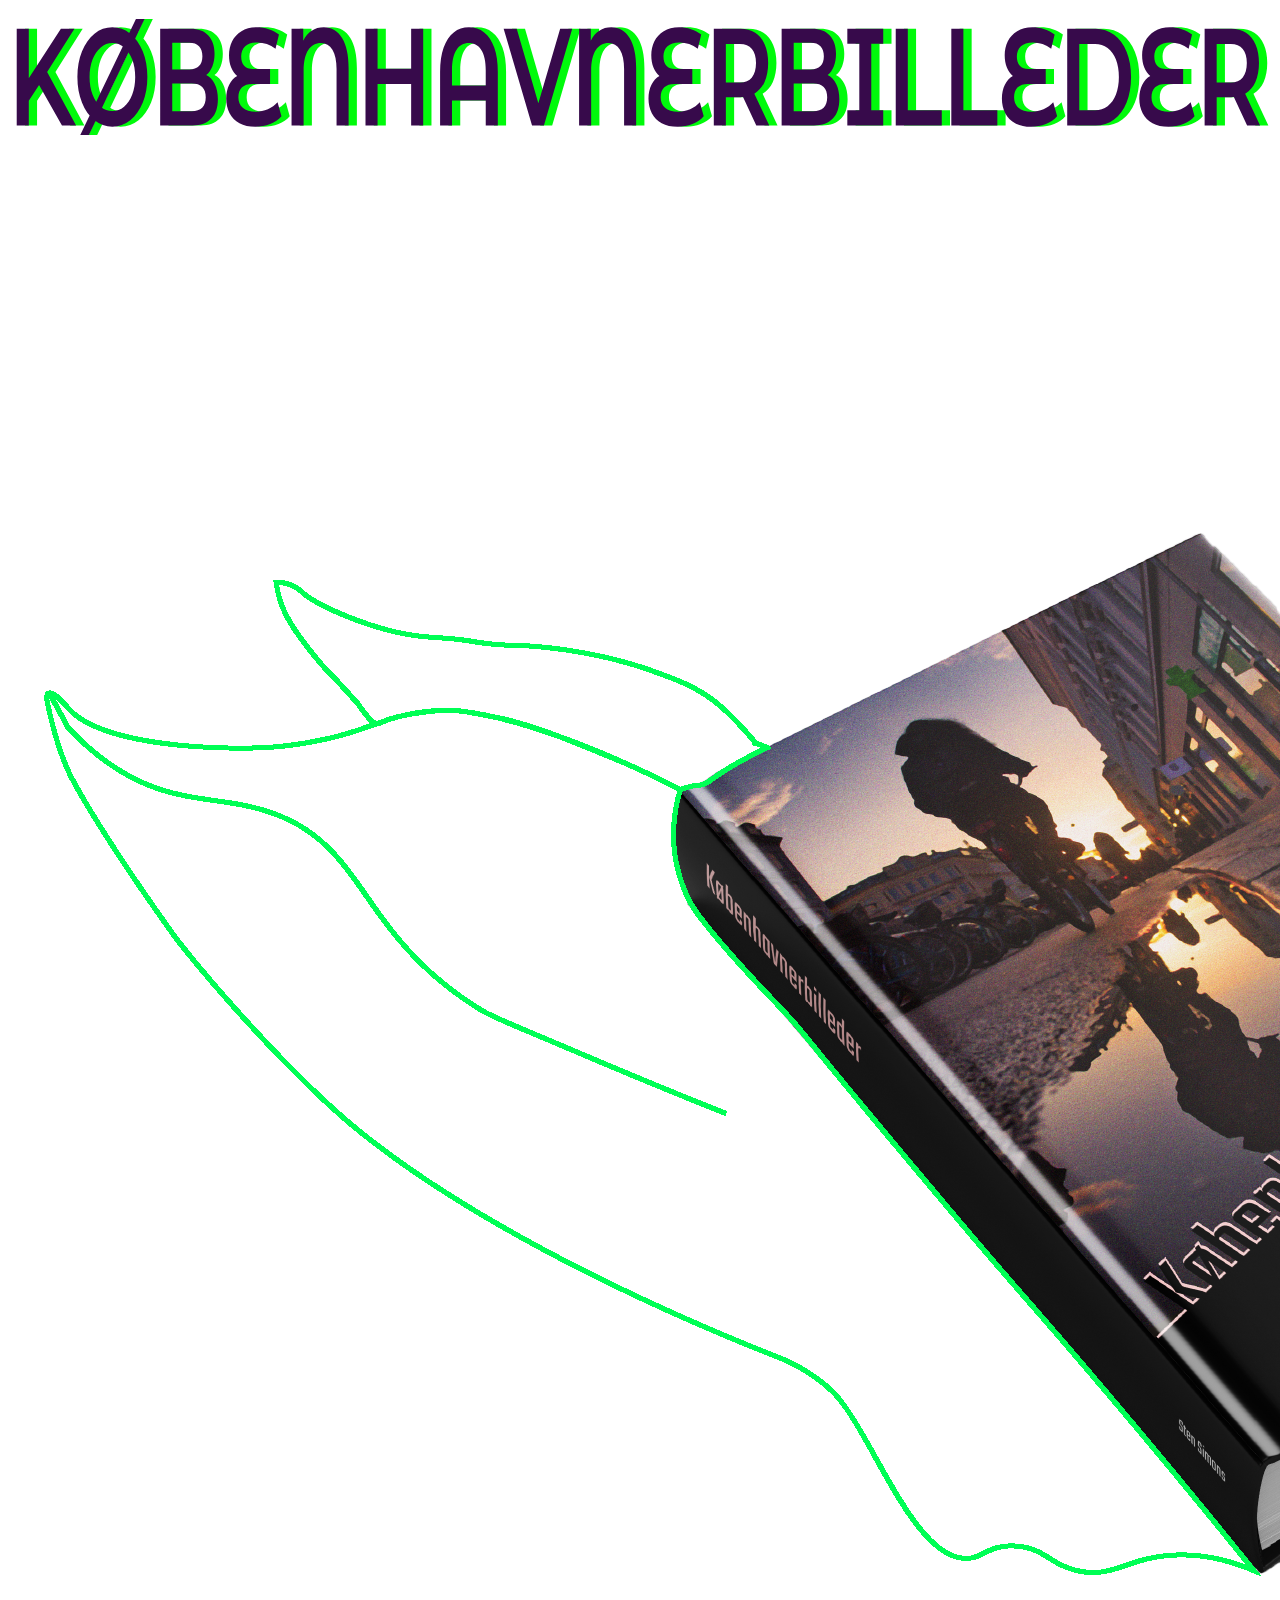
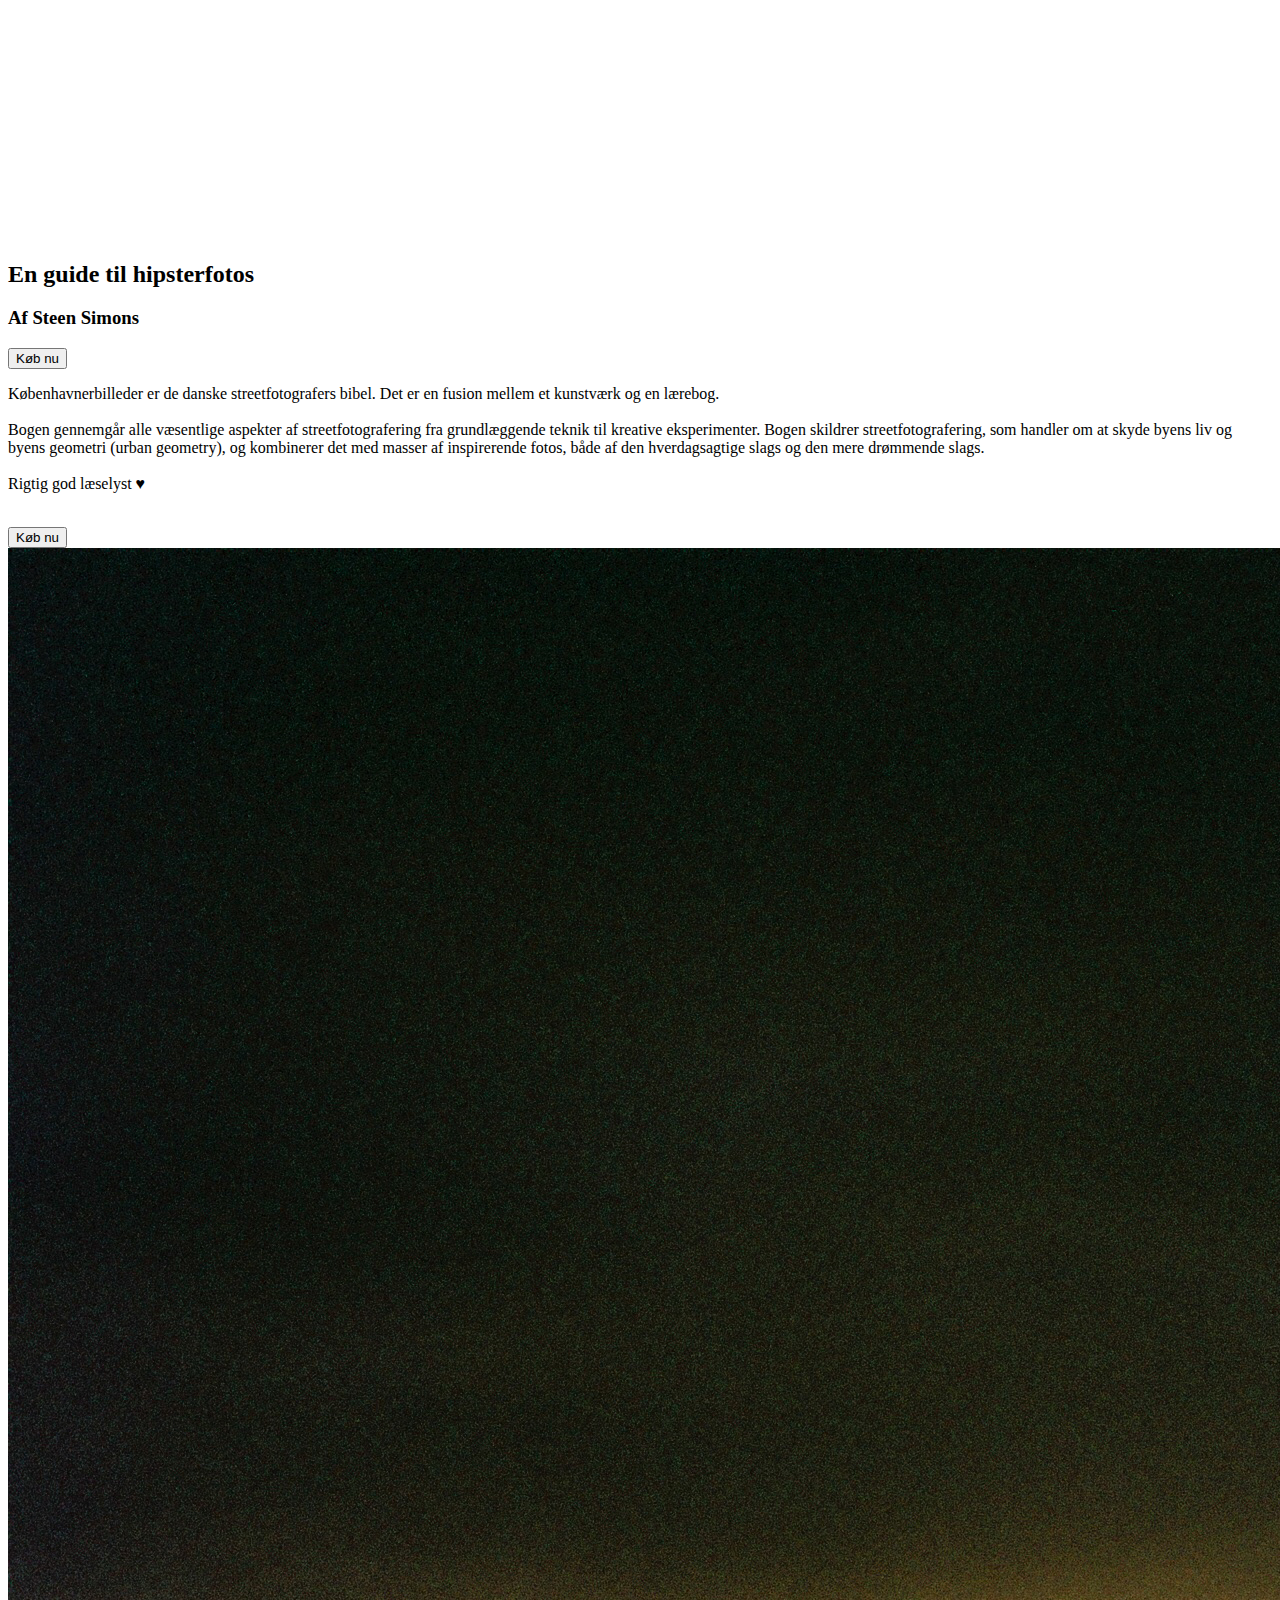
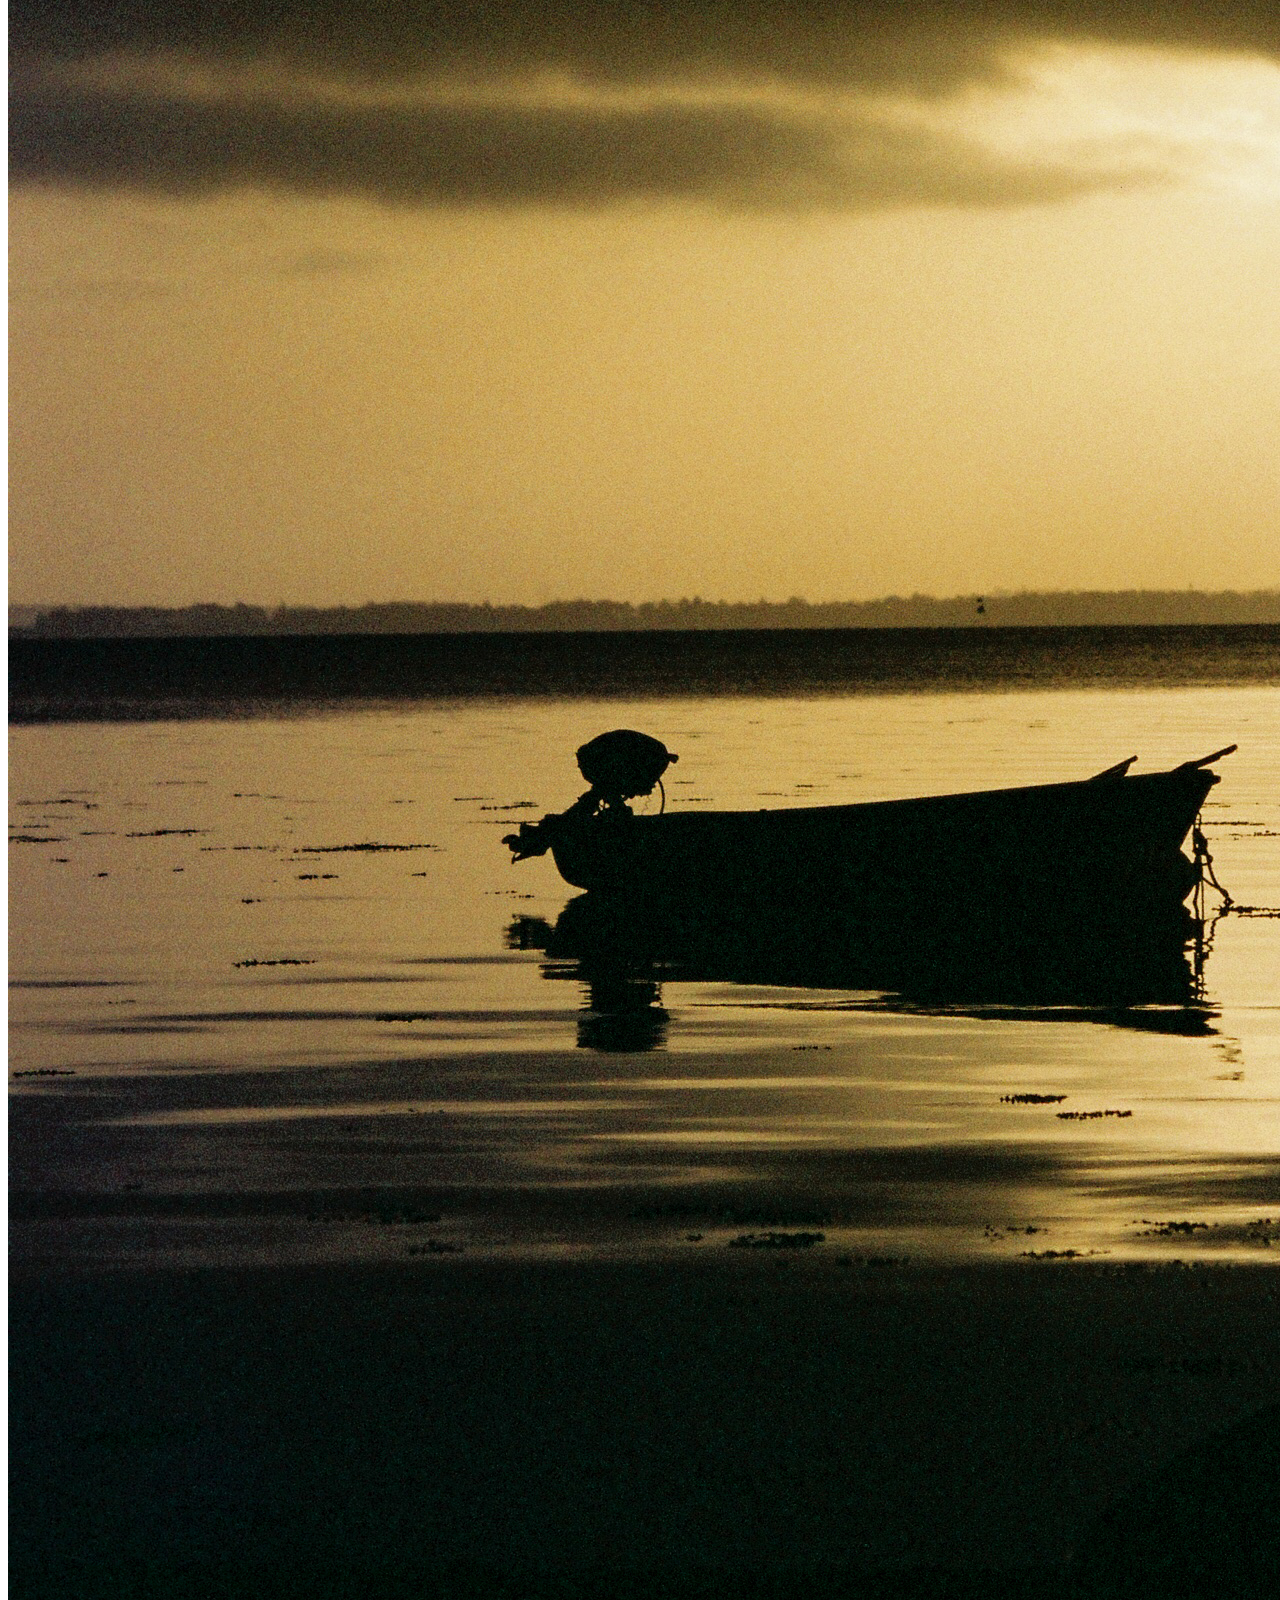
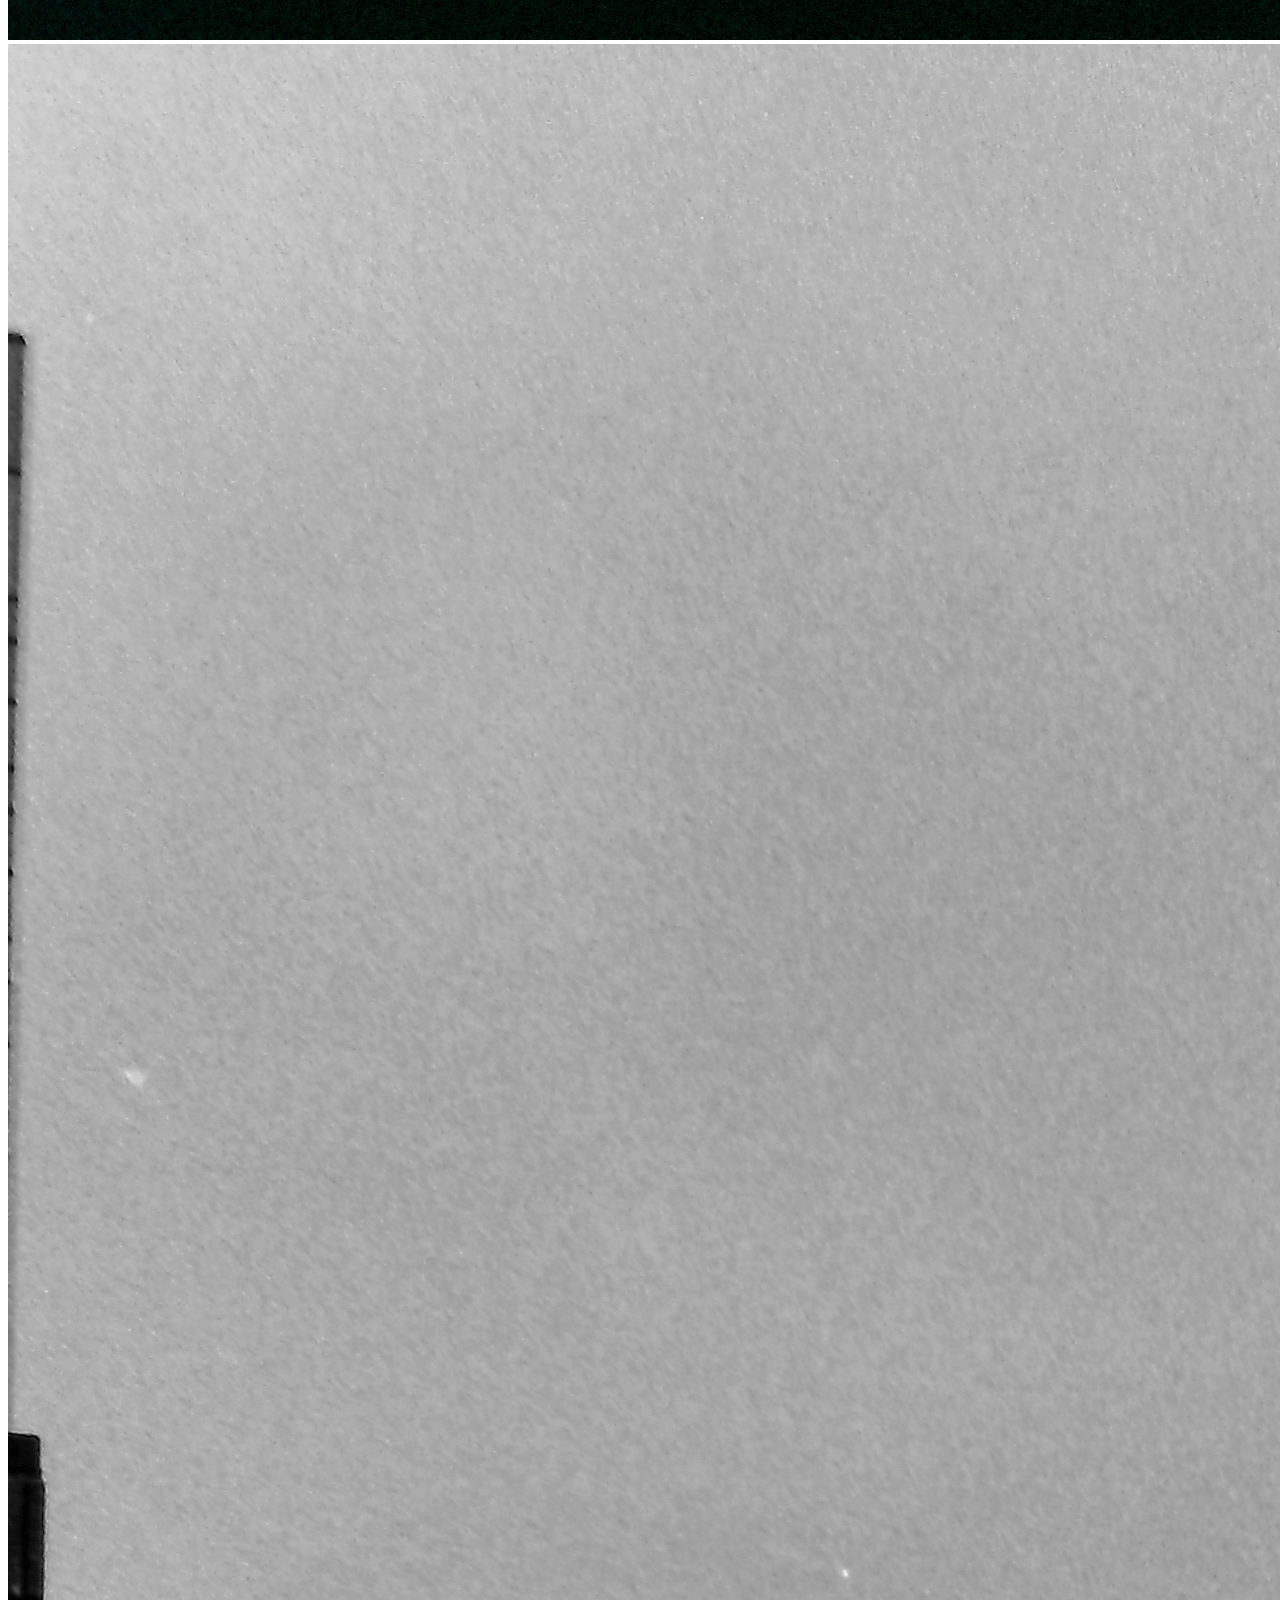
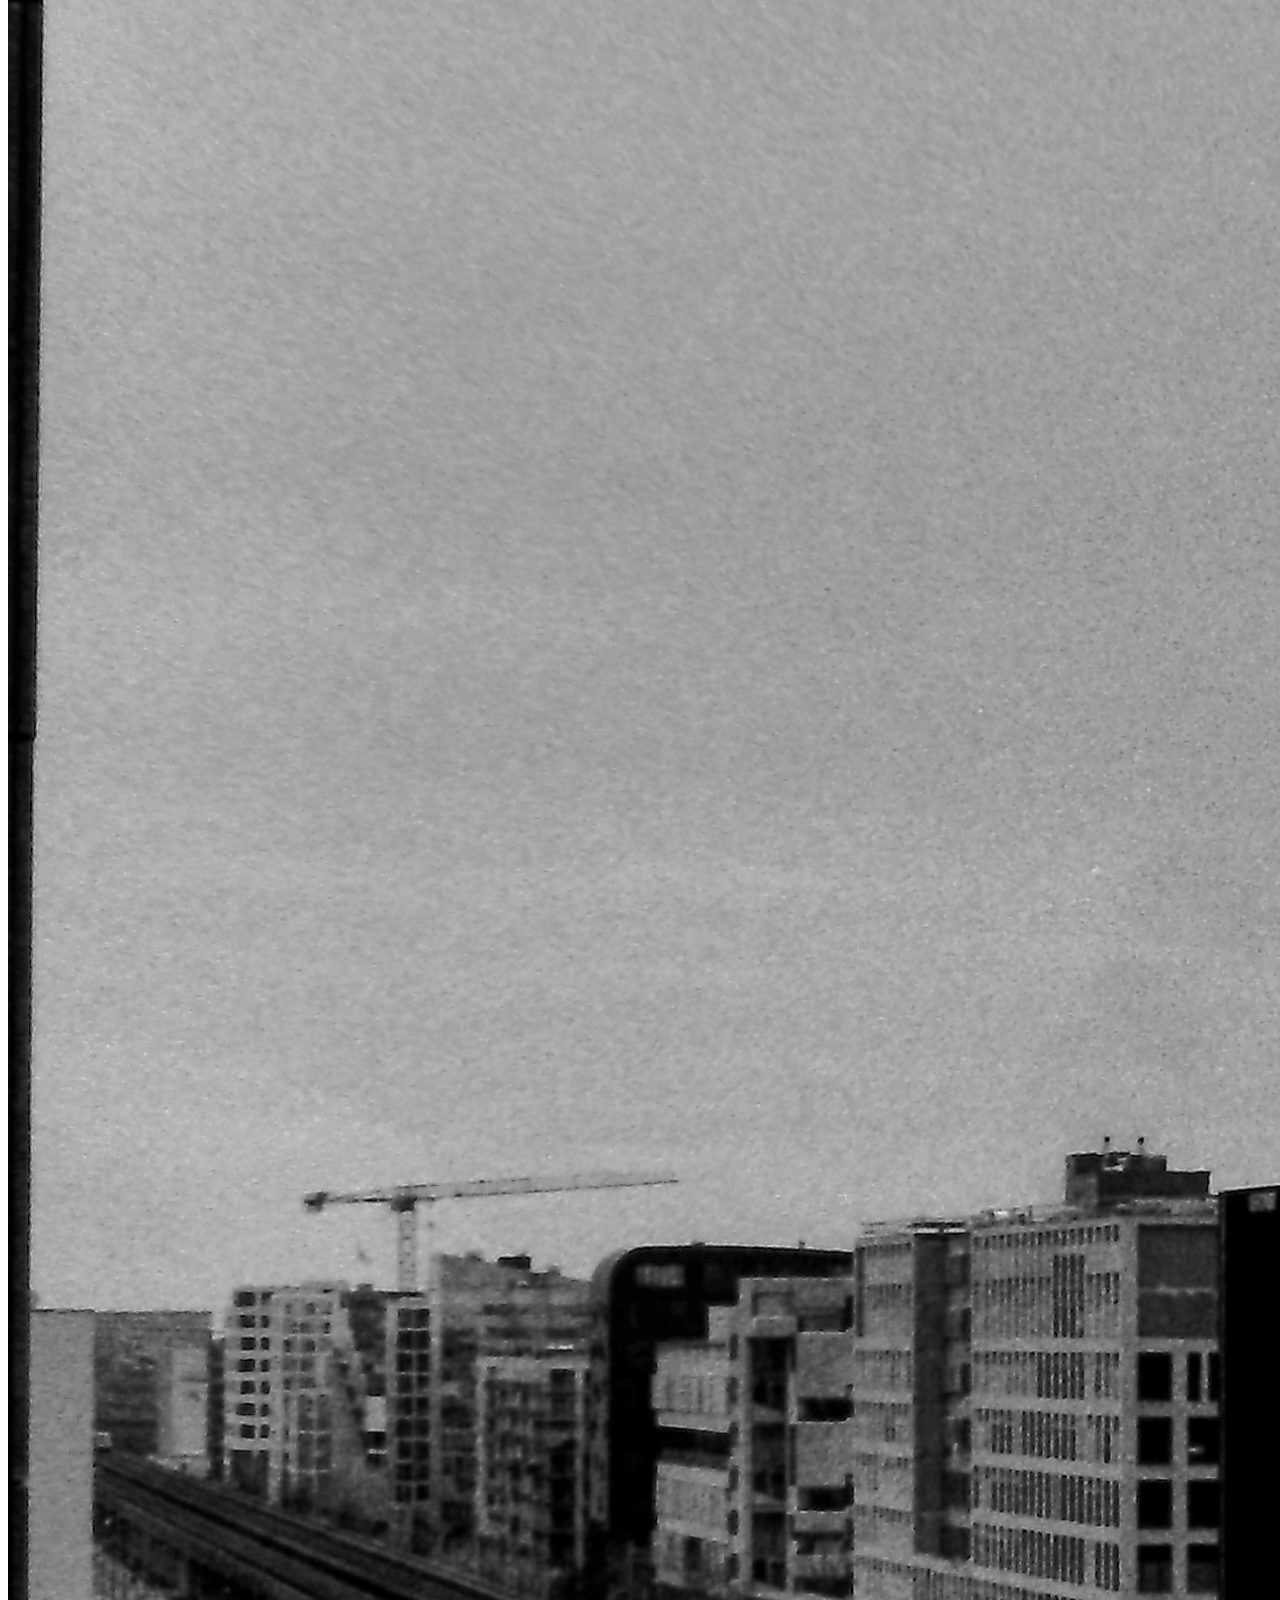
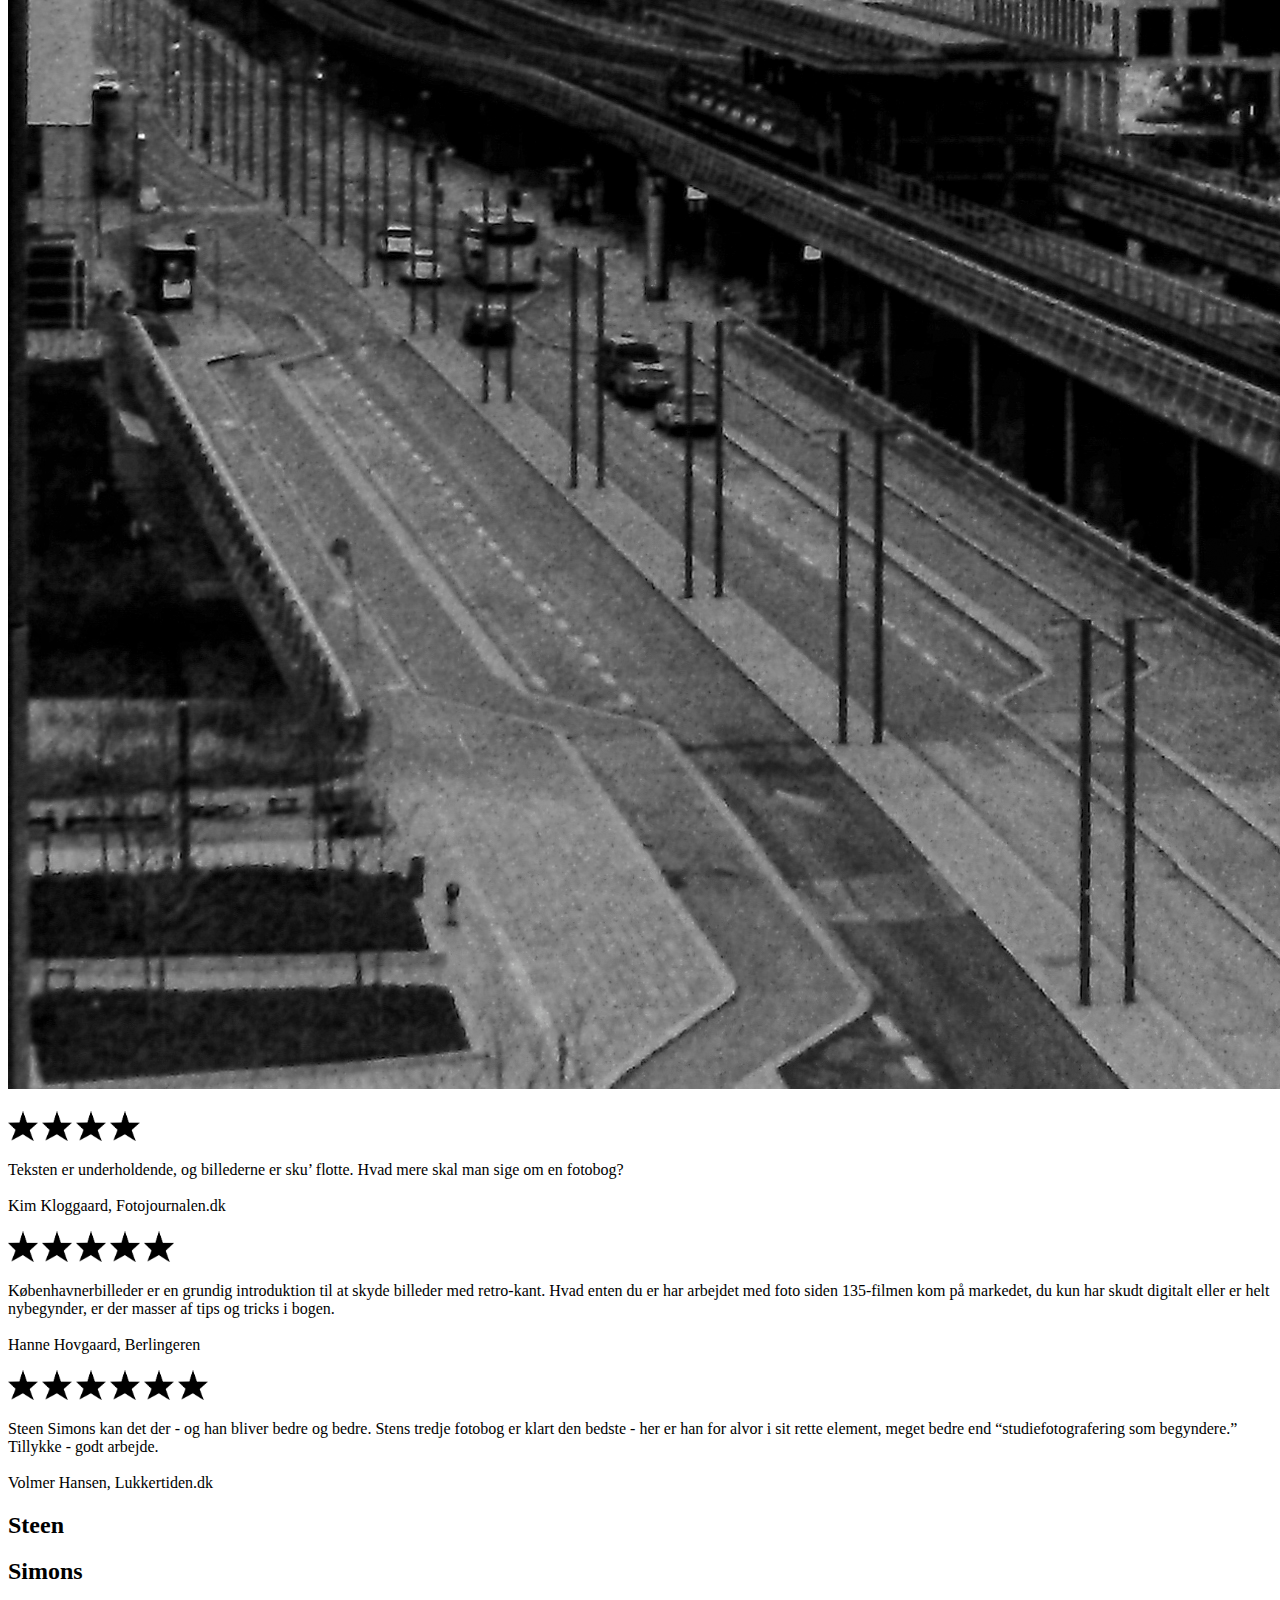
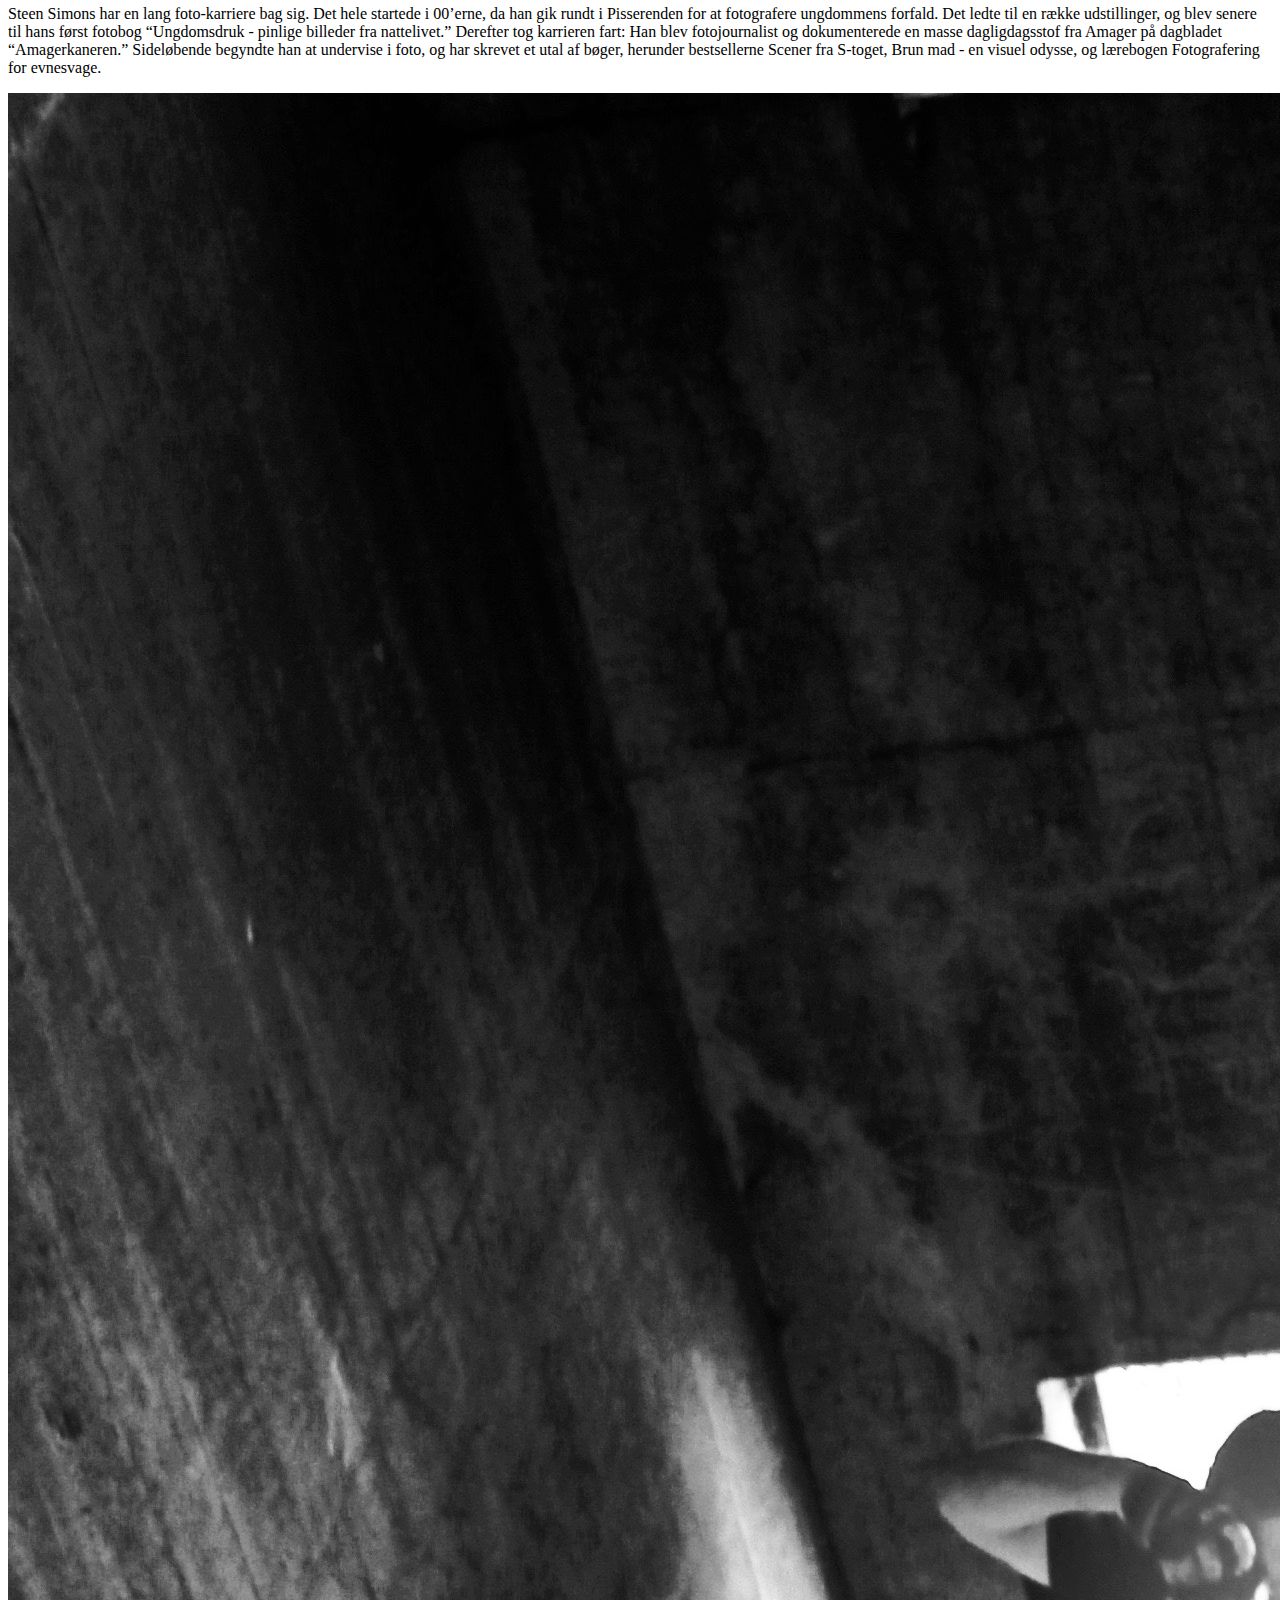
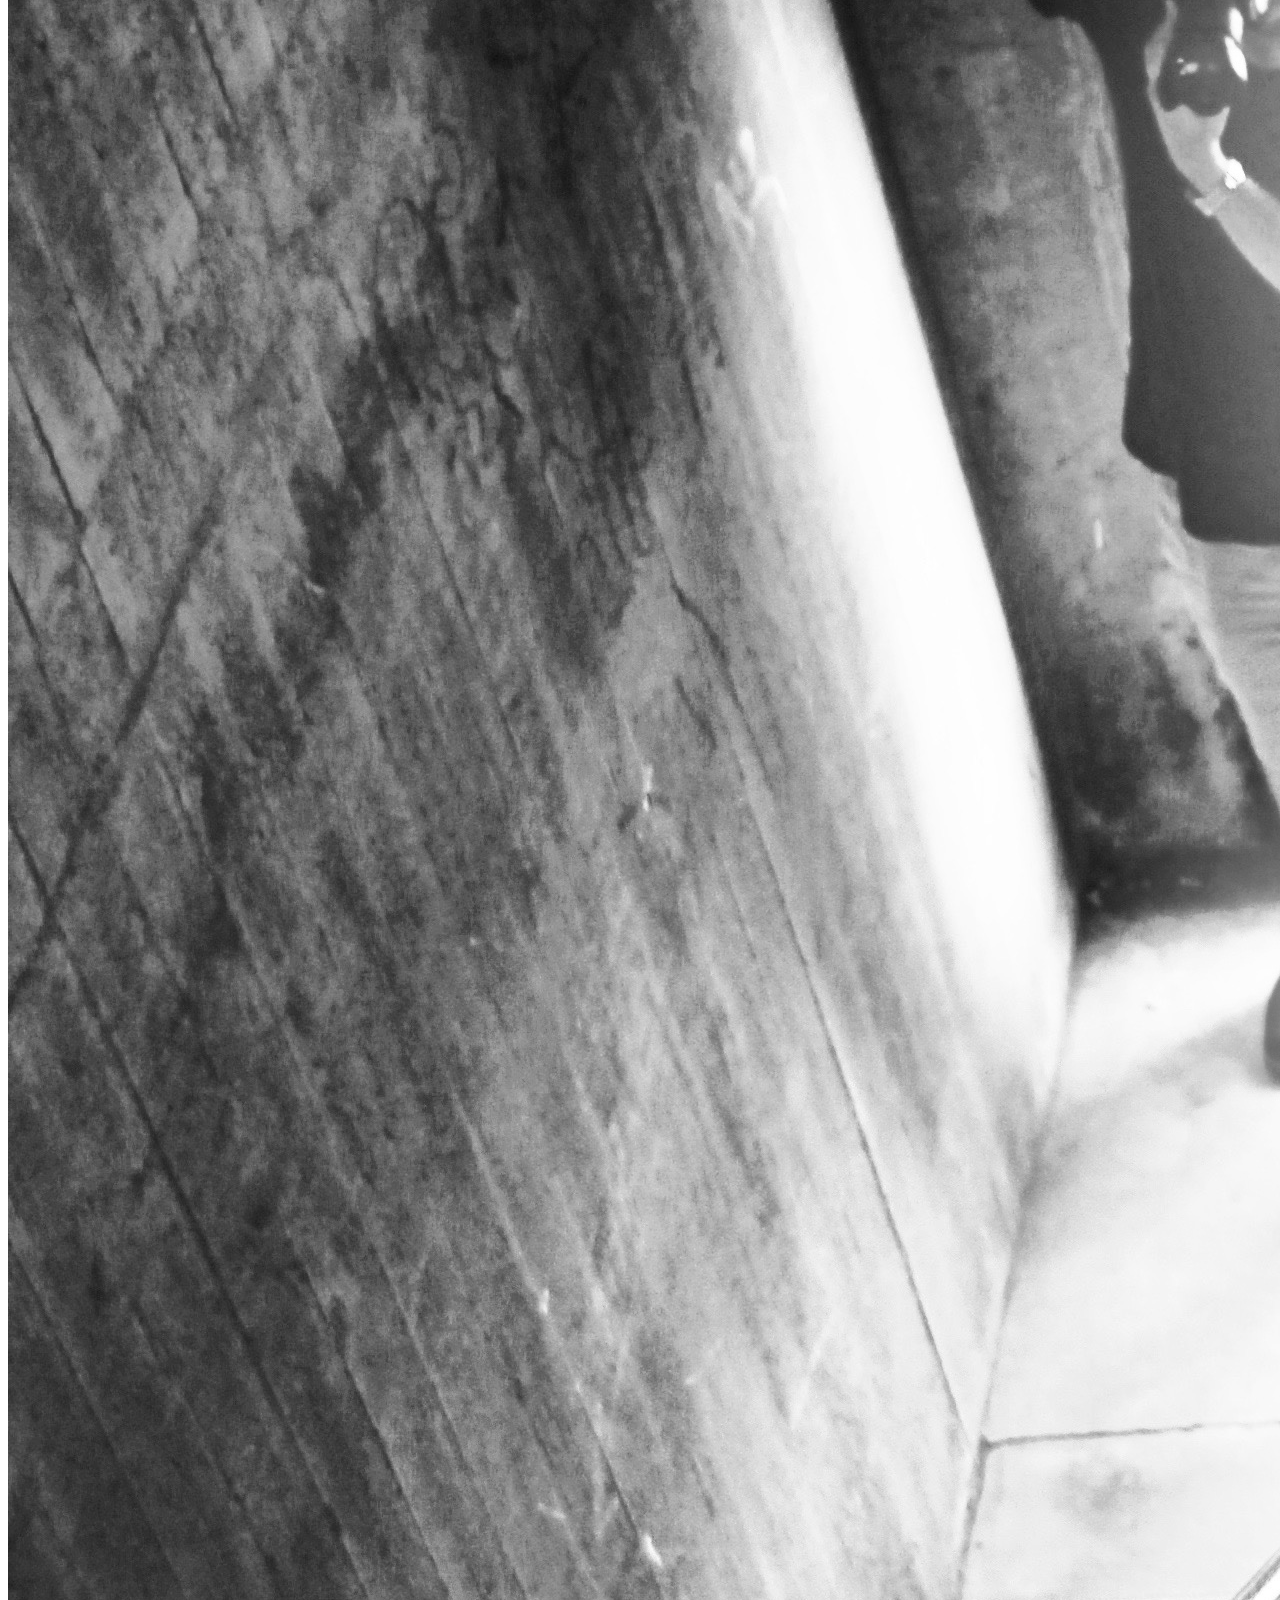
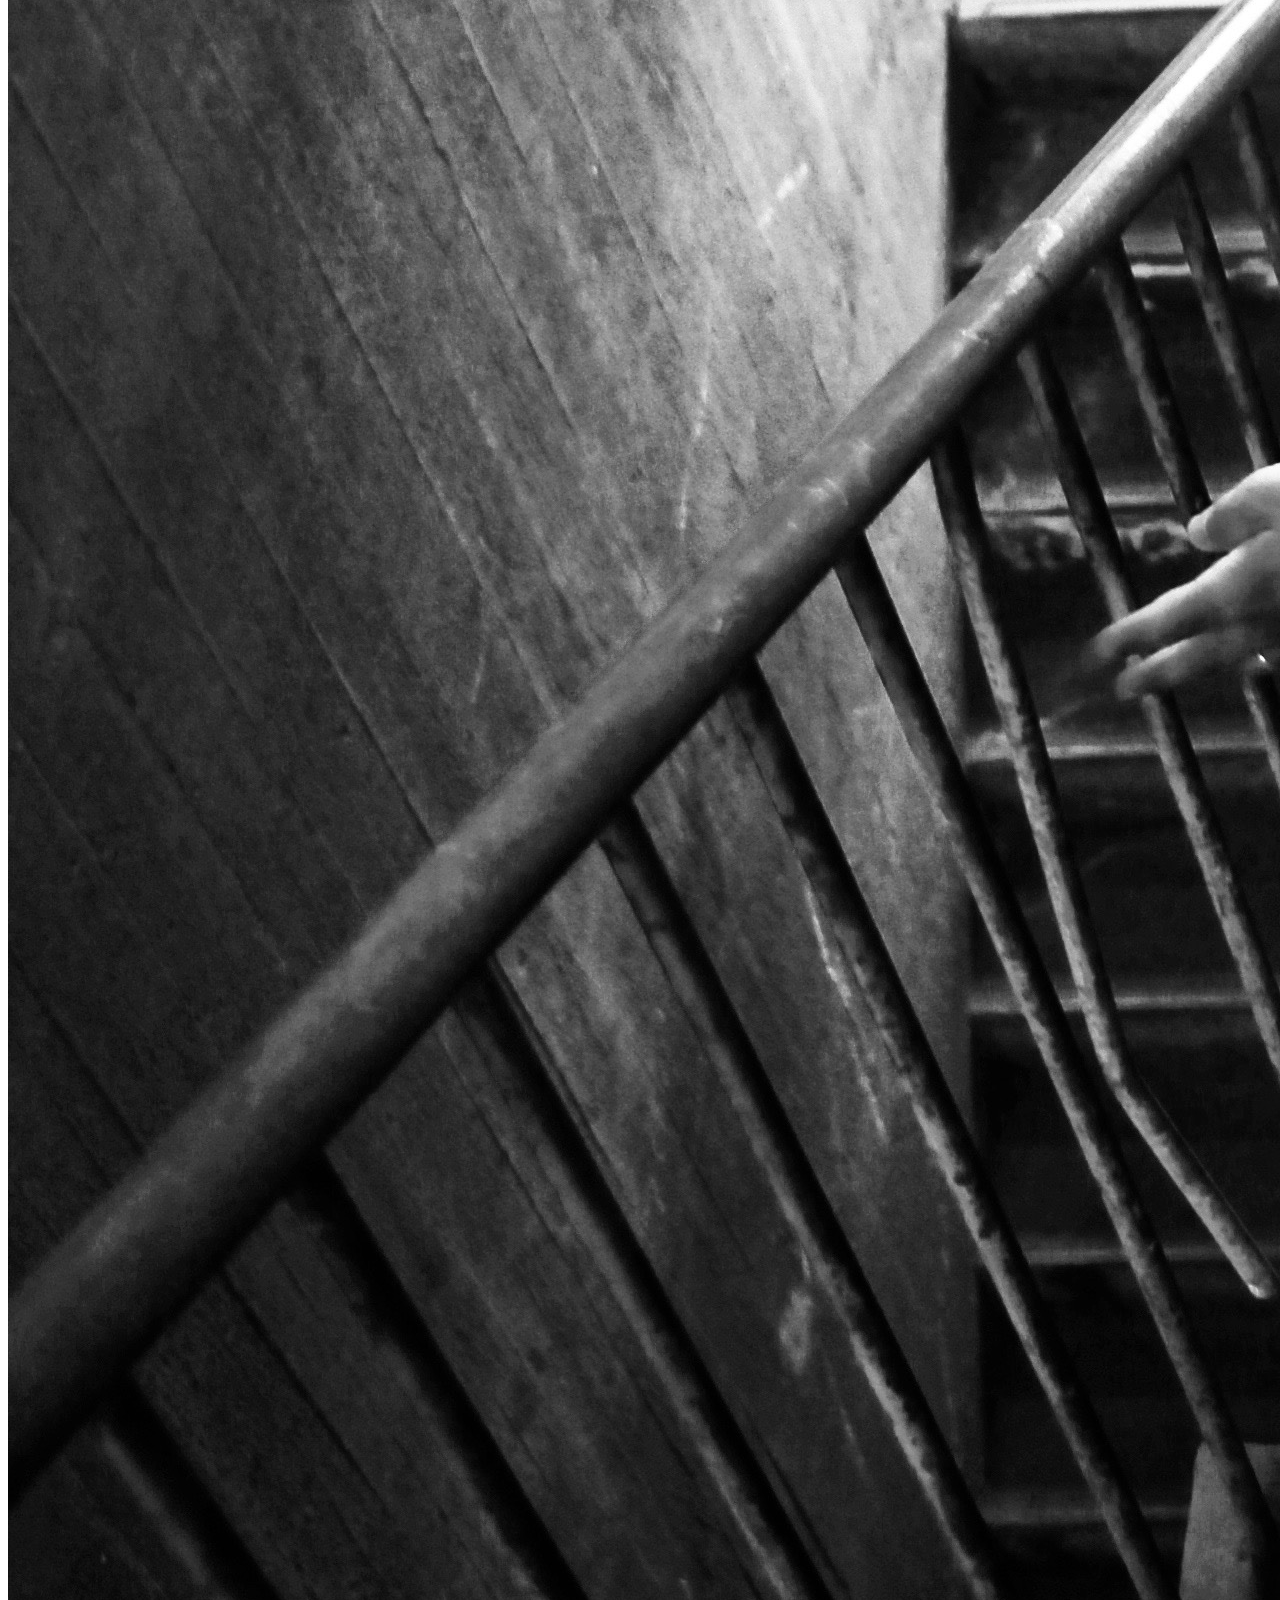
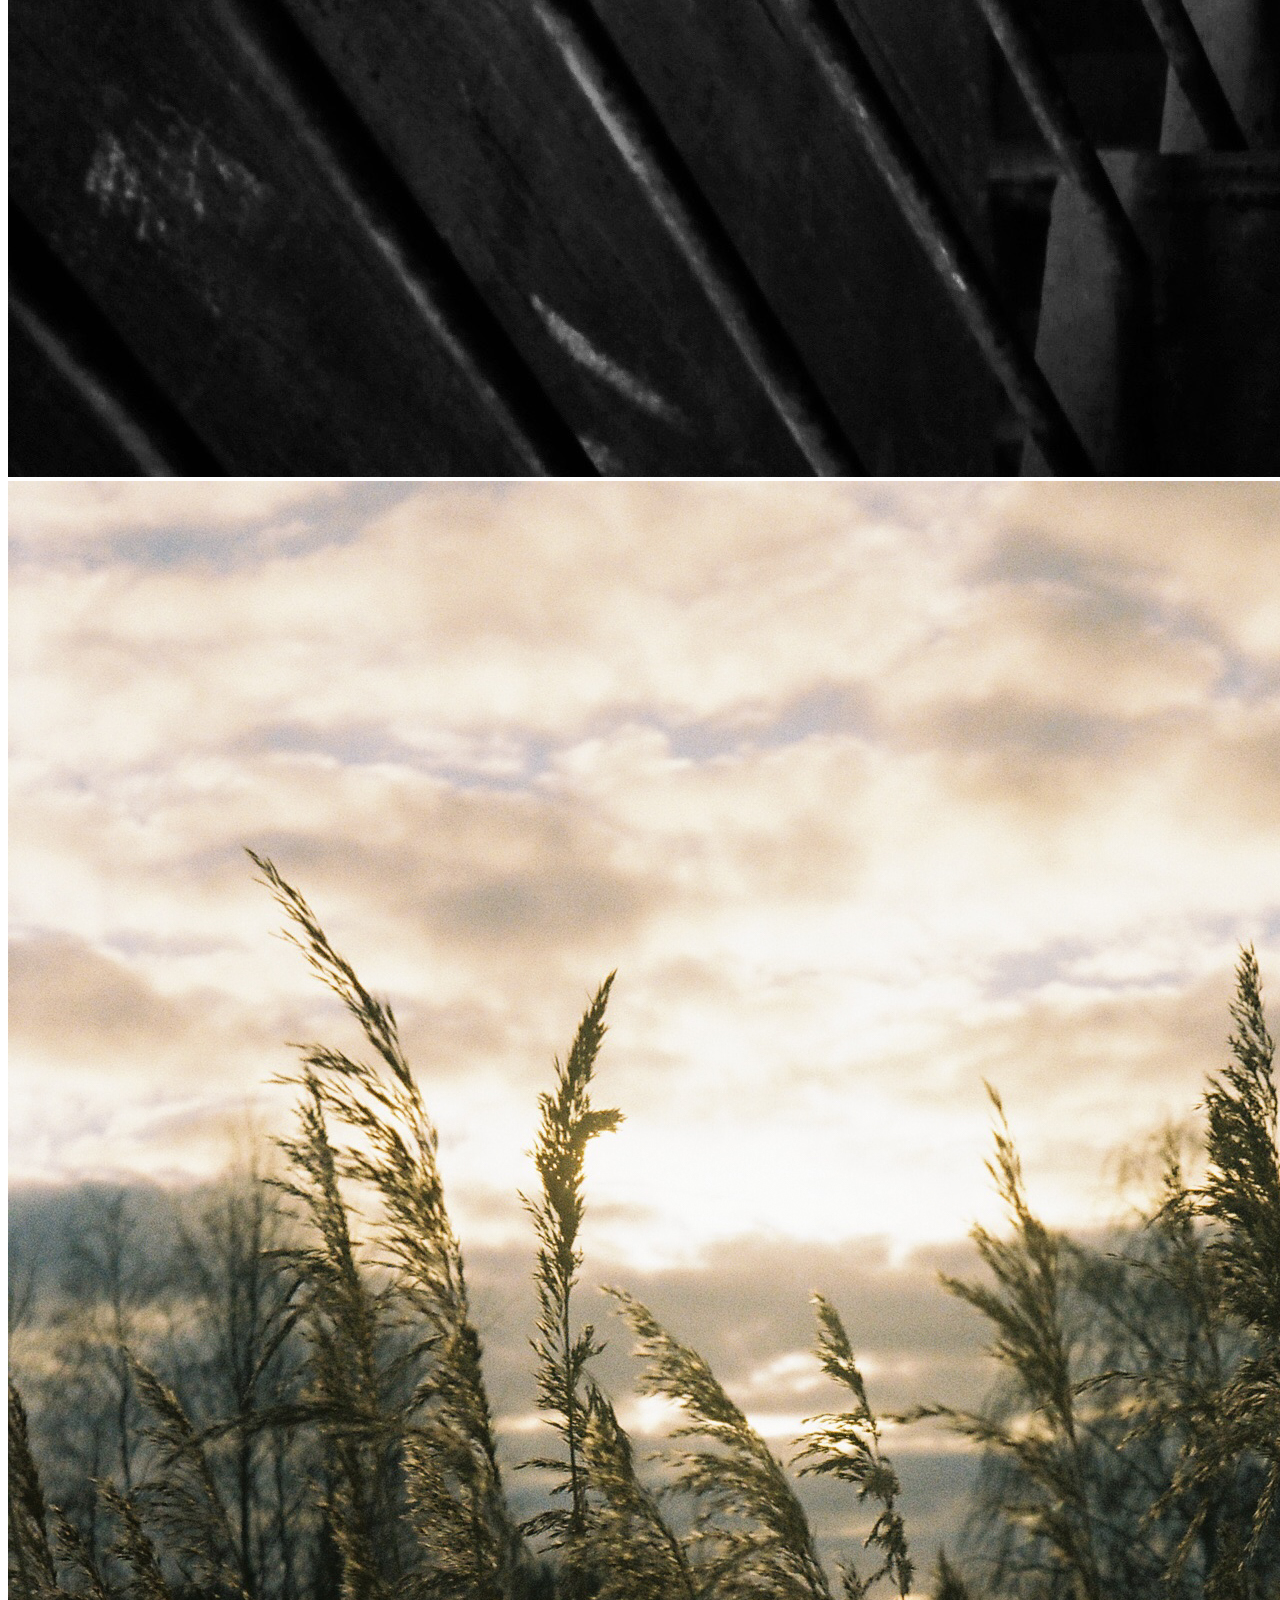
==== commit 80a5b693: "done" ====
--- a/src/index.html
+++ b/src/index.html
@@ -45,21 +45,23 @@
       </div>
 
       <div
-        class="m-4 mb-10 mt-14 rounded-xl bg-purple-900 pt-4 shadow-2xl shadow-black md:p-20"
+        class="m-4 mb-8 mt-14 rounded-xl bg-purple-900 pt-4 shadow-2xl shadow-black md:p-20"
       >
         <div class="md:flex">
           <p
-            class="mr-8 ml-8 mt-4 mb-5 text-sm text-purple-100 md:p-2 md:text-2xl"
+            class="mr-6 ml-6 mt-4 mb-5 text-sm text-purple-100 md:p-2 md:text-xl"
           >
             Københavnerbilleder er de danske streetfotografers bibel. Det er en
             fusion mellem et kunstværk og en lærebog.
             <br />
             <br />
             Bogen gennemgår alle væsentlige aspekter af streetfotografering fra
-            grundlæggende teknik til kreative eksperimenter. Alt sammen krydret
-            med masser af inspirerende fotos. <br />
+            grundlæggende teknik til kreative eksperimenter. Bogen skildrer
+            streetfotografering, som handler om at skyde byens liv og byens
+            geometri (urban geometry), og kombinerer det med masser af
+            inspirerende fotos, både af den hverdagsagtige slags og den mere drømmende slags. <br />
             <br />
-            God læselyst!
+            Rigtig god læselyst &#9829
           </p>
 
           <div class="">
@@ -70,7 +72,14 @@
             />
           </div>
         </div>
-      </div>
+        <div class="text-center md:pr-10 md:top-20">
+        <button
+        class="md: mt-4 mb-8 rounded-xl bg-green-400 p-6 text-sm font-semibold shadow-2xl shadow-black md:p-10 md:text-xl"
+      >
+        Køb nu
+      </button>
+      </div>
+    </div>
 
       <div class="p-2 md:p-20">
         <section class="grid-cols-3 p-2 md:grid">
@@ -99,7 +108,7 @@
           </div>
         </section>
 
-        <section class="font-extrabold md:flex">
+        <section class="pb-10 font-extrabold md:flex">
           <div>
             <div class="flex justify-center pt-4">
               <img width="30" src="star.png" alt="" />
@@ -159,9 +168,9 @@
         </section>
 
         <section
-          class="rounded-2xl bg-purple-900 shadow-2xl shadow-black md:mt-10 md:flex md:flex-row-reverse md:pl-6 md:pr-4"
+          class="rounded-2xl bg-purple-900 p-5 shadow-2xl shadow-black md:mt-10 md:flex md:flex-row-reverse md:pl-6 md:pr-4"
         >
-          <div class="pt-20">
+          <div class="pt-4 md:pt-20">
             <h2 class="text-3xl text-yellow-100">Steen</h2>
             <h2 class="pb-3 text-3xl text-yellow-100">Simons</h2>
             <p class="text-l text-yellow-100 md:pr-24 md:pt-2">
@@ -183,7 +192,9 @@
           </div>
         </section>
 
-        <section class="grid-cols-3 md:grid md:gap-5 md:pt-20 md:text-center">
+        <section
+          class="grid-cols-3 pt-10 md:grid md:gap-5 md:pt-20 md:text-center"
+        >
           <div class="pb-6">
             <img
               class="rounded-3xl md:w-11/12"
@@ -212,9 +223,9 @@
     </main>
 
     <script type="module" src="./main.js"></script>
-    <footer class="p-4 shadow md:p-6">
+    <footer class="p-4 pb-12 shadow md:pb-20">
       <ul
-        class="text-1xl mt-3 rounded-md text-center text-green-200 dark:text-gray-400 md:text-2xl"
+        class="text-1xl mt-3 rounded-md text-center text-green-200 dark:text-gray-400 md:text-2xl hover:text-purple-500"
       >
         <li>
           <a href="#" class="mr-4 hover:underline md:mr-6">BACK TO TOP</a>
